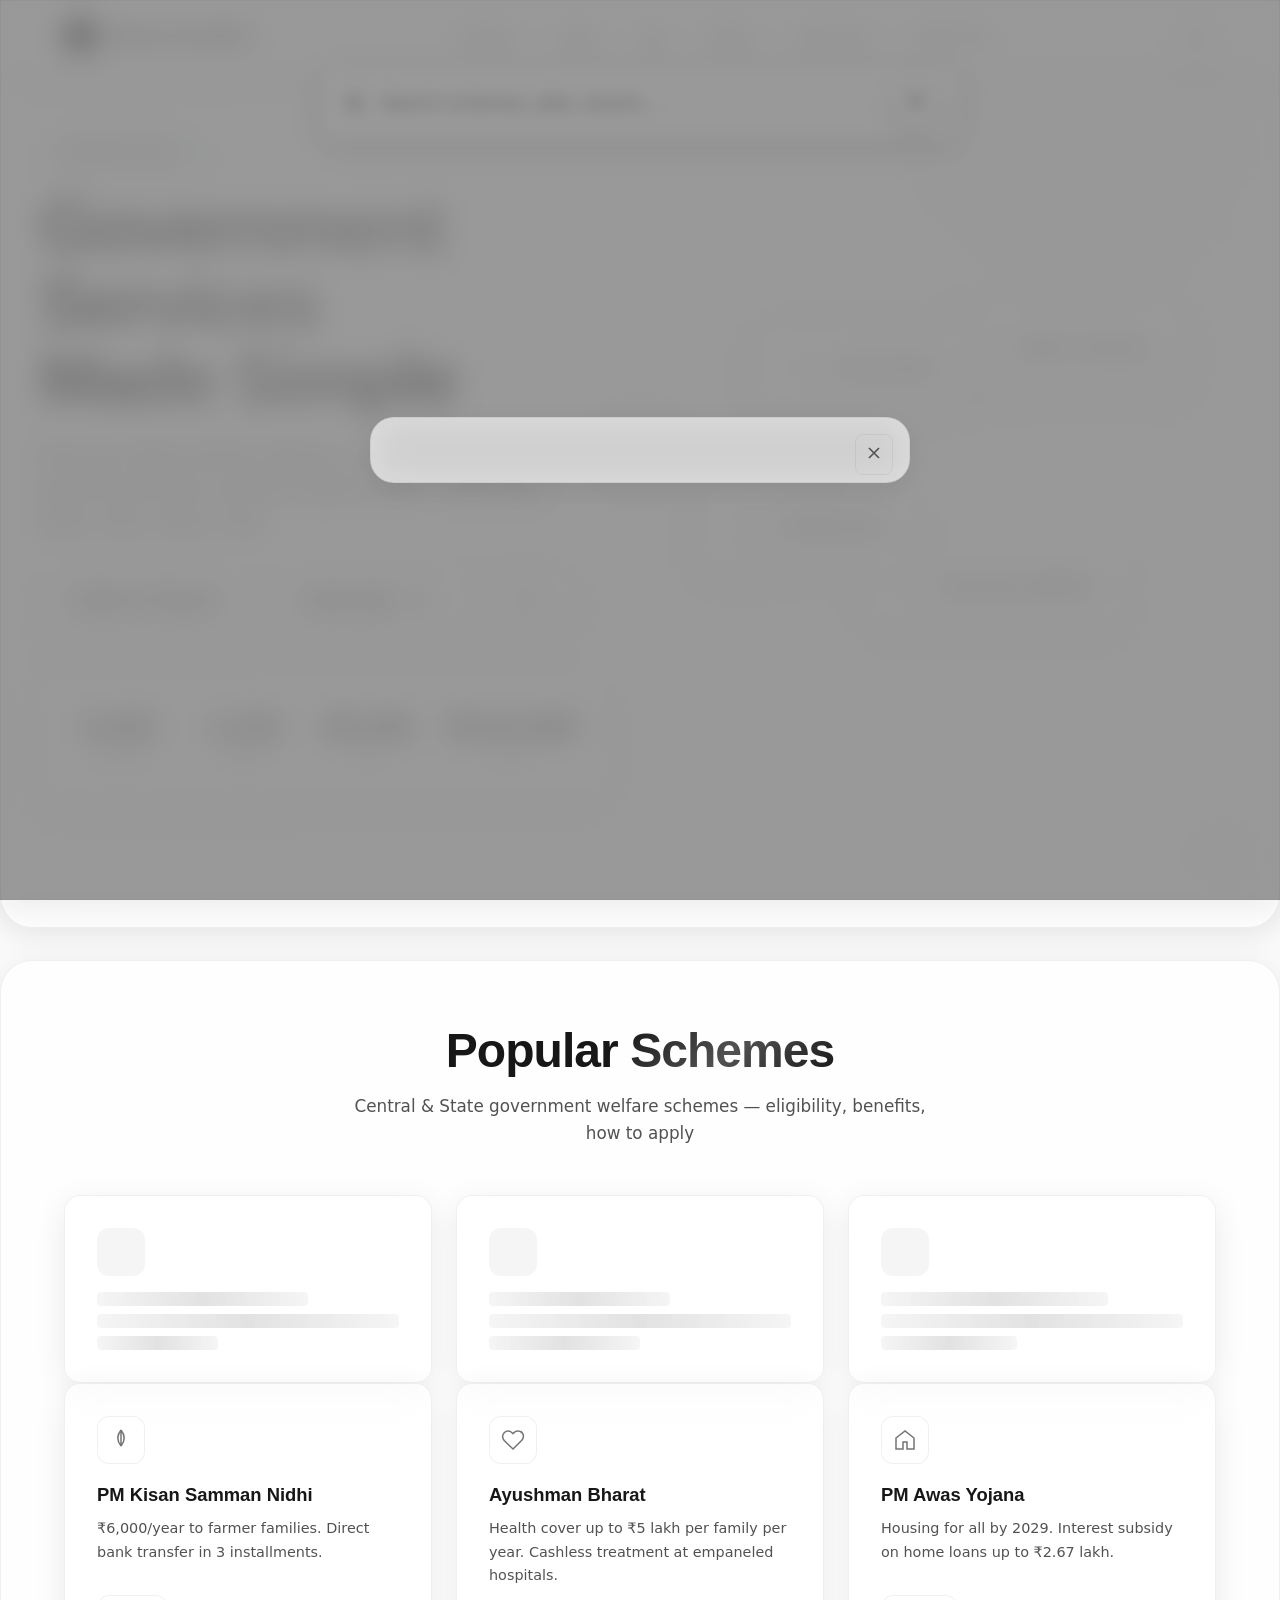
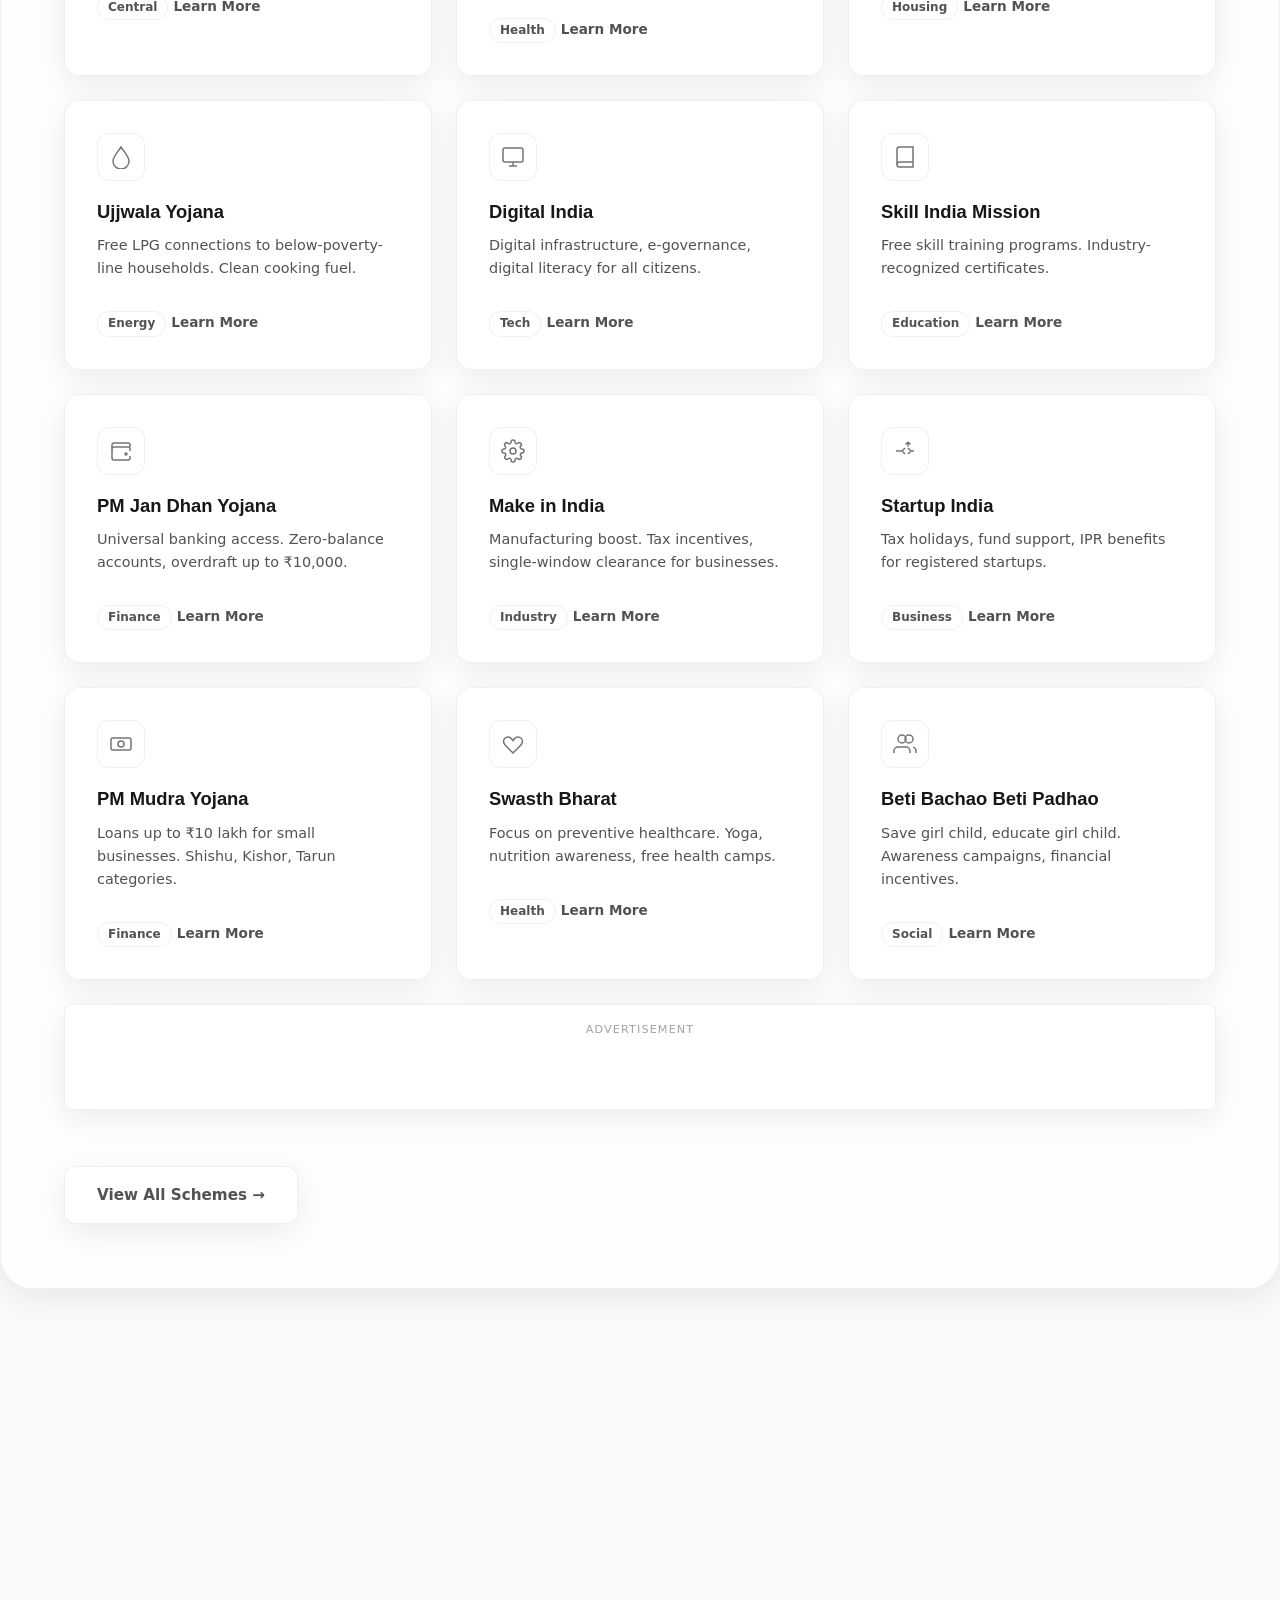
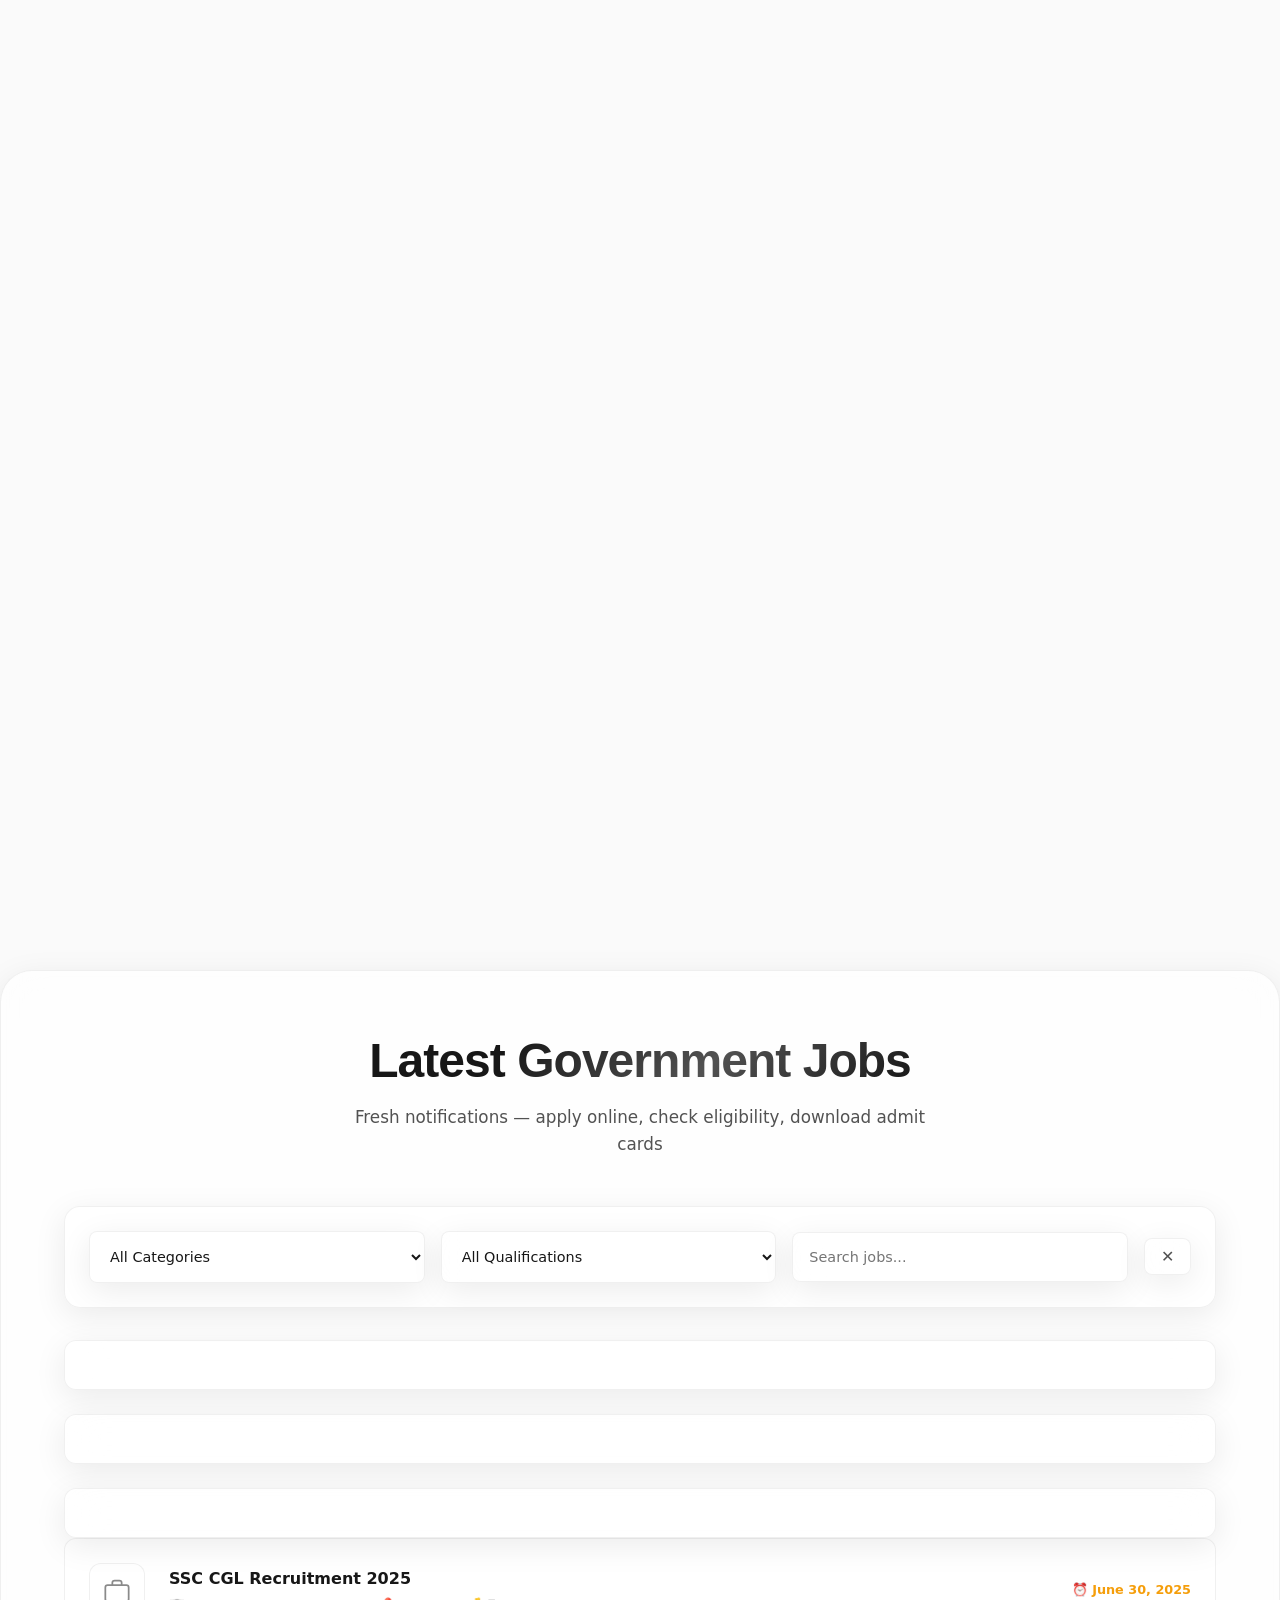
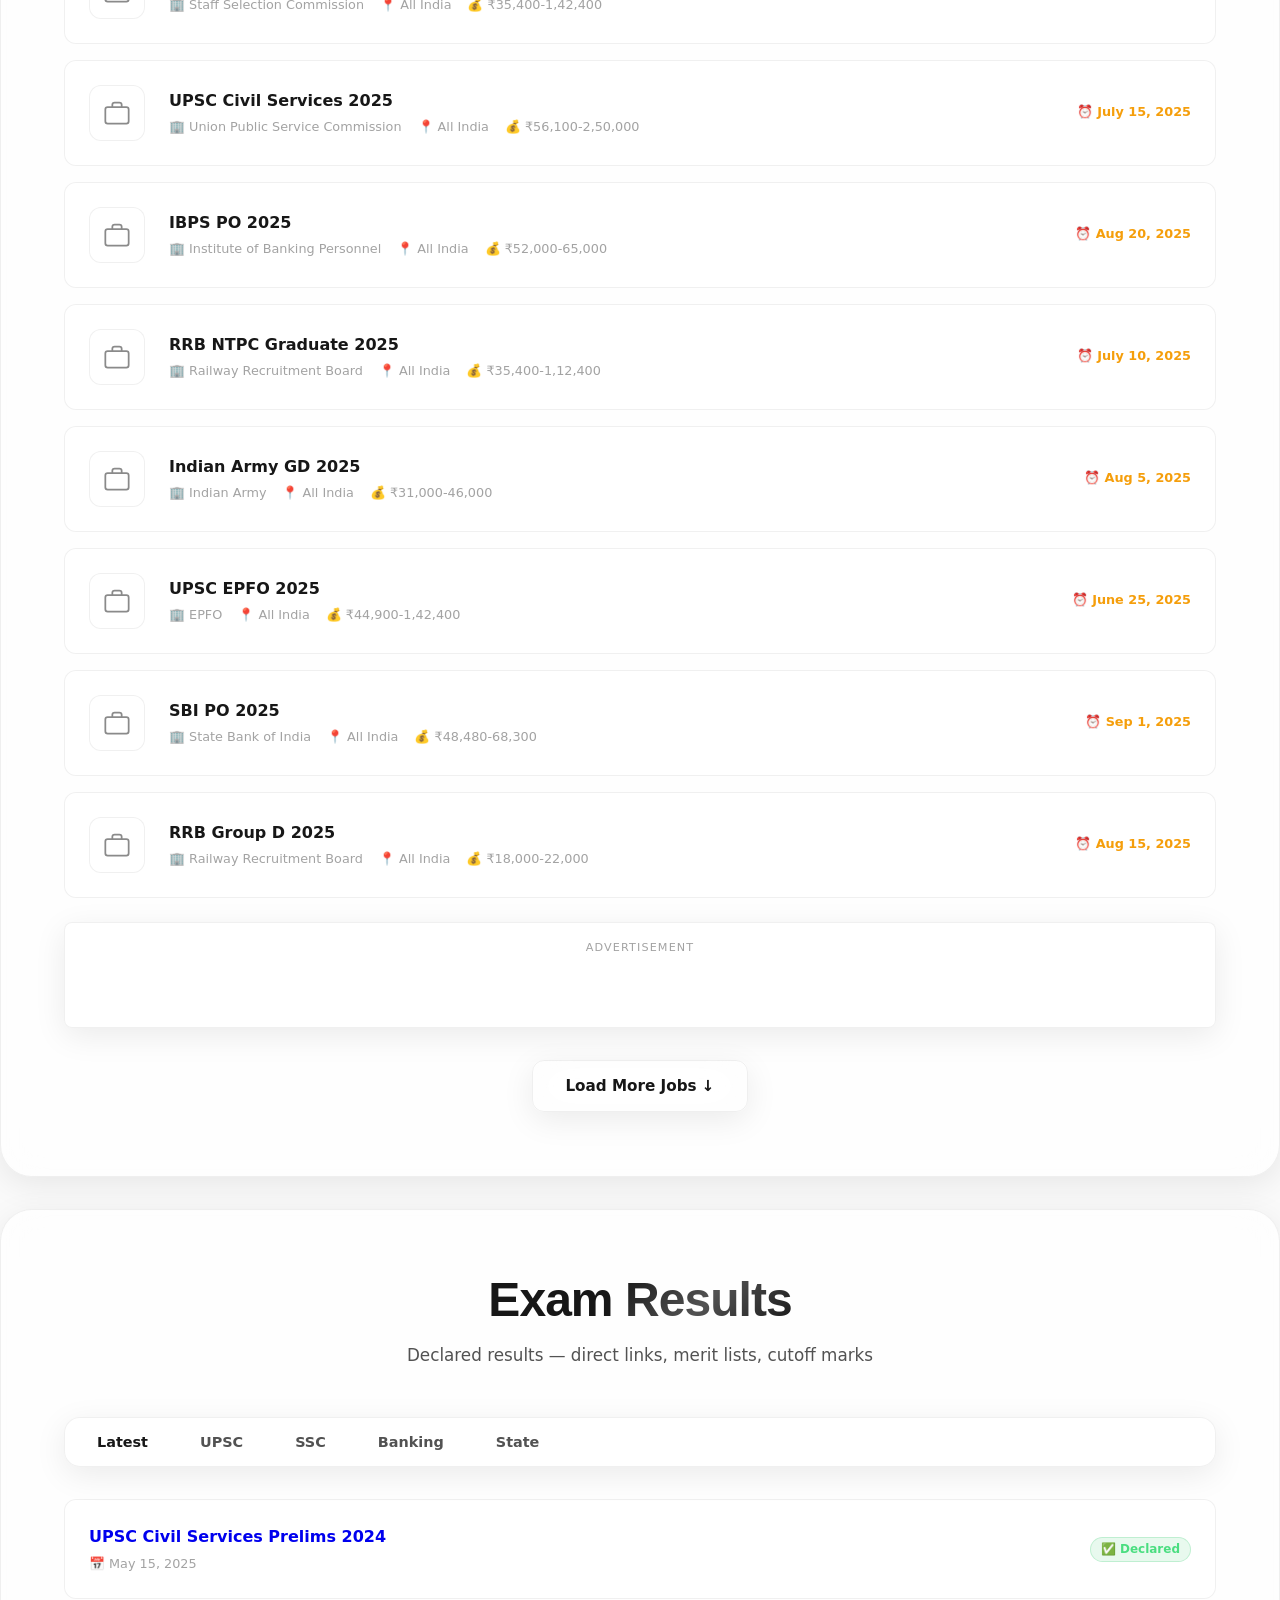
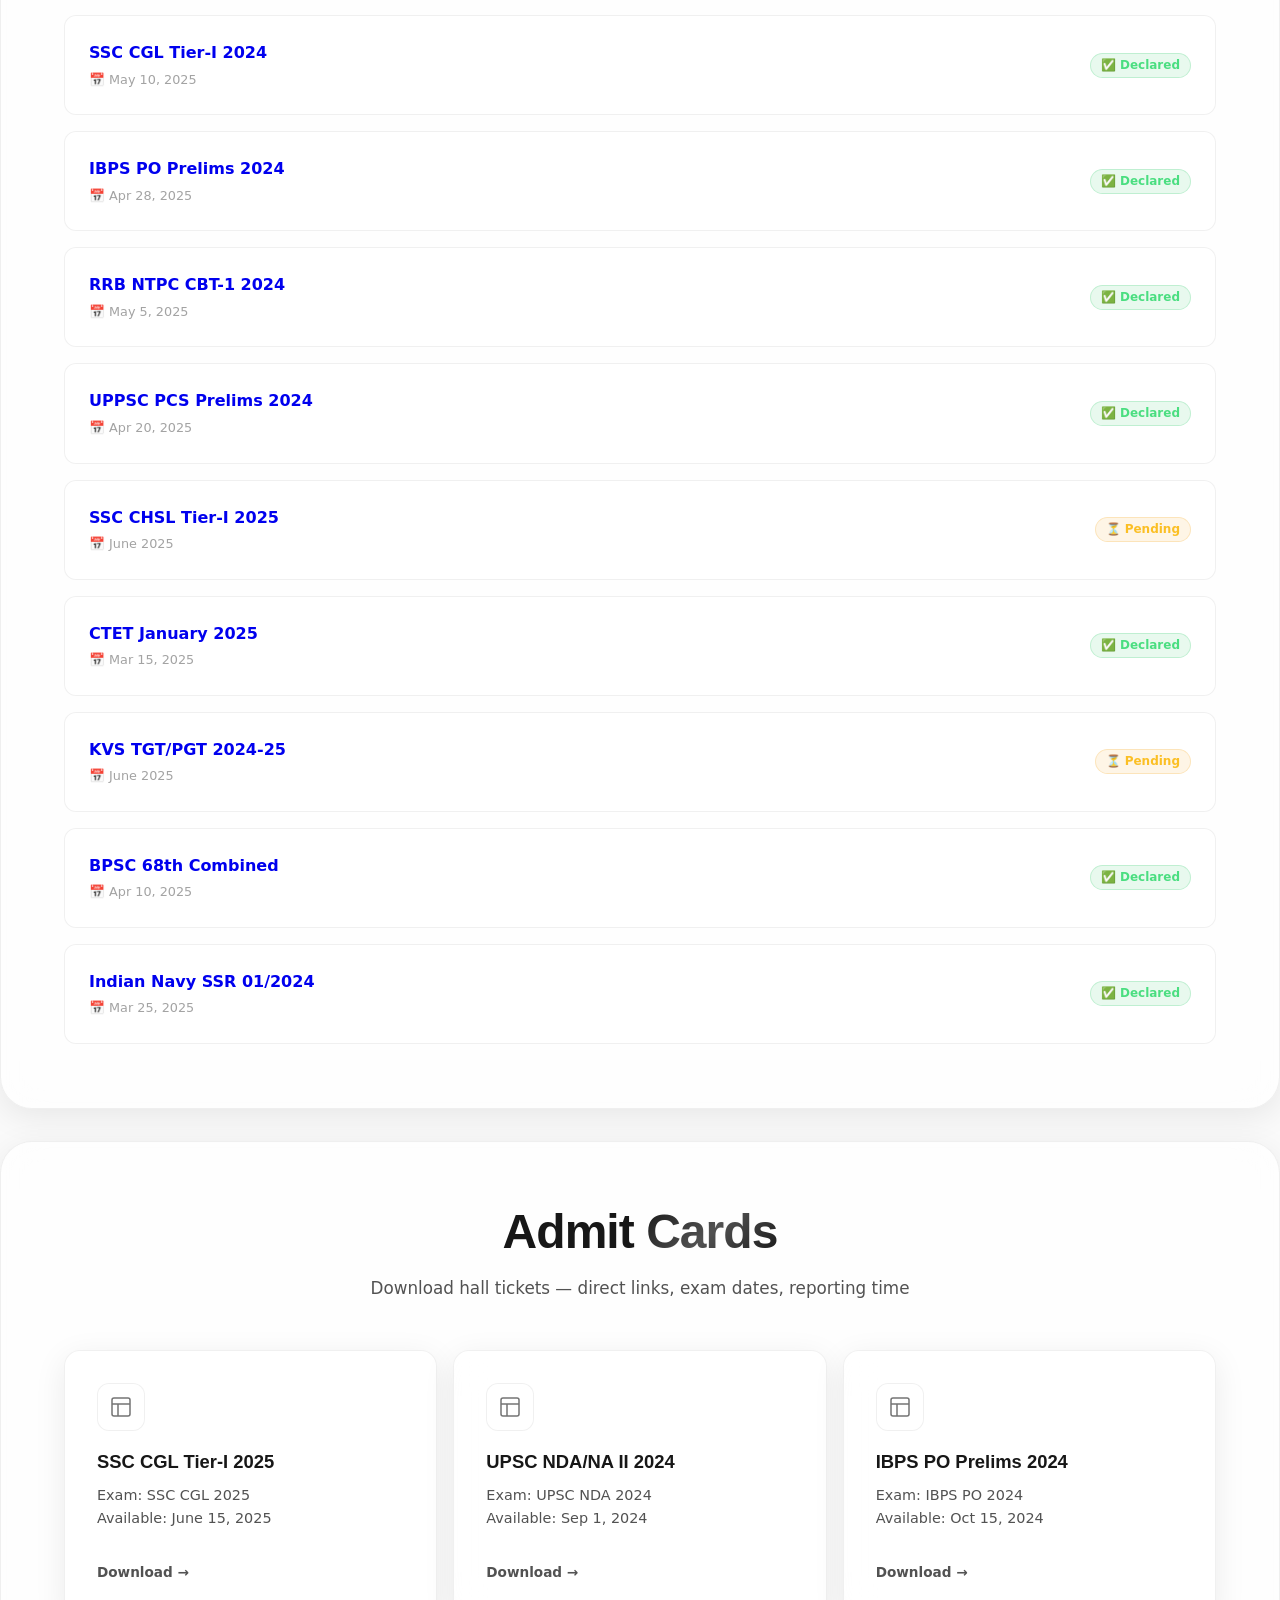
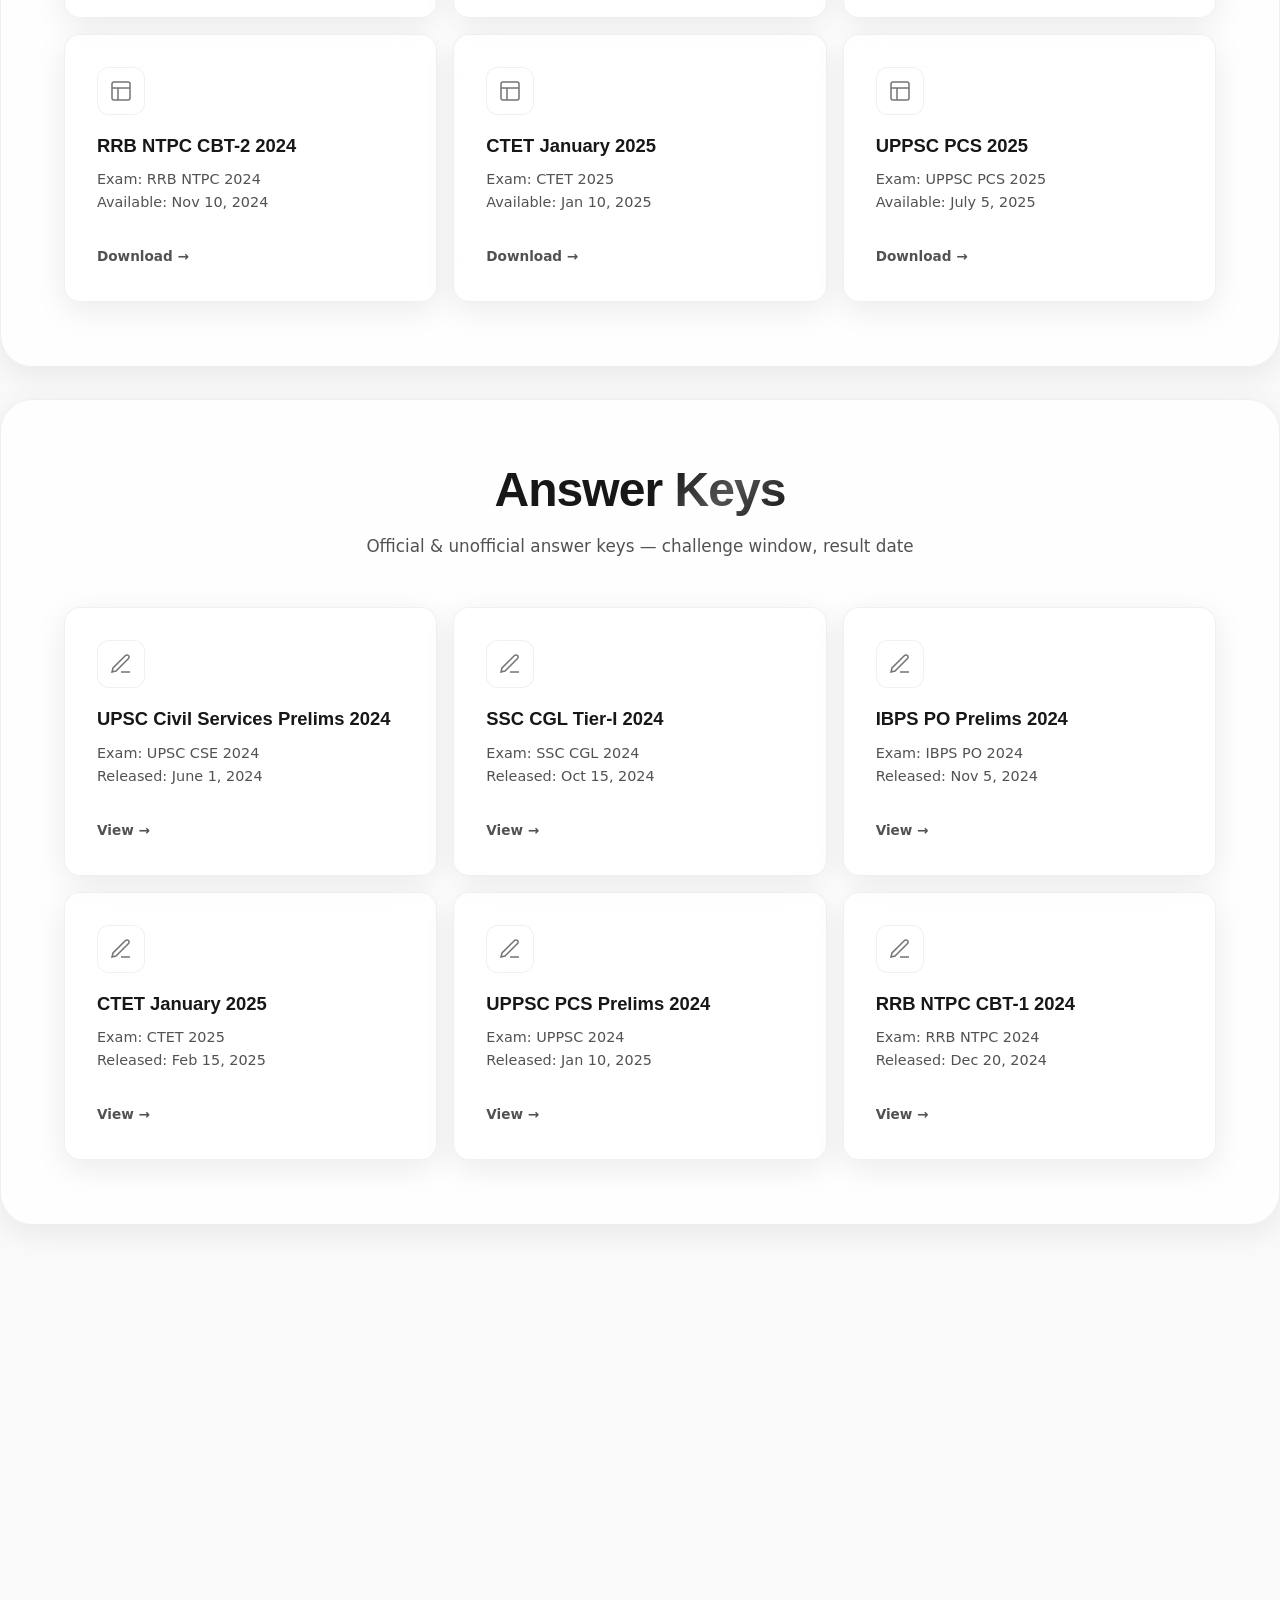
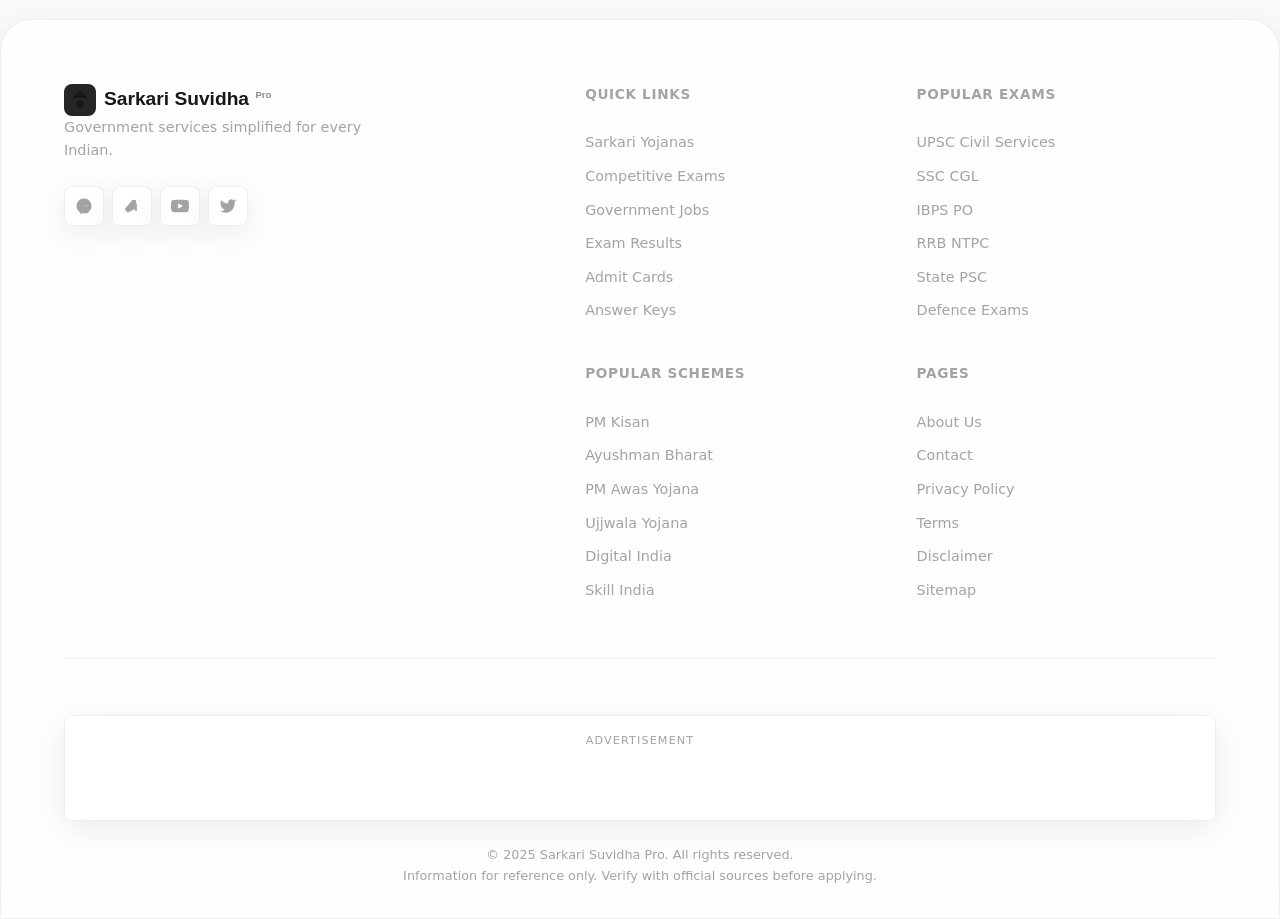
==== index.html @ ae4991cf "v2: Ultra-premium glassmorphism with PWA, search, dark/light mode, service worker" ====
<!DOCTYPE html>
<html lang="en-IN" data-theme="dark">
<head>
  <meta charset="UTF-8">
  <meta name="viewport" content="width=device-width, initial-scale=1.0, viewport-fit=cover">
  <meta name="theme-color" content="#0a0a0a" media="(prefers-color-scheme: dark)">
  <meta name="theme-color" content="#ffffff" media="(prefers-color-scheme: light)">
  <meta name="color-scheme" content="dark light">
  <meta name="description" content="Sarkari Suvidha Pro — Government schemes, competitive exams, jobs & results. Premium glassmorphism portal with real-time updates.">
  <meta name="keywords" content="sarkari yojana, government schemes, UPSC, SSC, government jobs, exam results, admit card, india">
  <meta name="monetag" content="4d812b3e49e9fbb4acd04dbca11b6193">
  <meta name="robots" content="index, follow">
  <meta name="googlebot" content="index, follow, max-snippet:-1, max-image-preview:large">
  
  <!-- Open Graph / Social -->
  <meta property="og:type" content="website">
  <meta property="og:url" content="https://rocketnew.github.io/monetag-earn-pro/">
  <meta property="og:title" content="Sarkari Suvidha Pro — Government Services Made Simple">
  <meta property="og:description" content="Premium portal for Sarkari Yojanas, competitive exams, government jobs, results & admit cards.">
  <meta property="og:image" content="https://rocketnew.github.io/monetag-earn-pro/og-image.png">
  <meta property="og:locale" content="en_IN">
  <meta property="og:site_name" content="Sarkari Suvidha Pro">
  
  <!-- Twitter Card -->
  <meta name="twitter:card" content="summary_large_image">
  <meta name="twitter:title" content="Sarkari Suvidha Pro — Government Services Made Simple">
  <meta name="twitter:description" content="Premium portal for Sarkari Yojanas, exams, jobs & results.">
  <meta name="twitter:image" content="https://rocketnew.github.io/monetag-earn-pro/og-image.png">
  
  <!-- DNS Prefetch & Preconnect -->
  <link rel="dns-prefetch" href="https://cdn.monetag.com">
  <link rel="preconnect" href="https://cdn.monetag.com" crossorigin>
  <link rel="dns-prefetch" href="https://fonts.googleapis.com">
  <link rel="preconnect" href="https://fonts.googleapis.com" crossorigin>
  <link rel="dns-prefetch" href="https://fonts.gstatic.com">
  <link rel="preconnect" href="https://fonts.gstatic.com" crossorigin>
  
  <!-- Preload Critical Assets -->
  <link rel="preload" href="styles.css" as="style">
  <link rel="preload" href="app.js" as="script" crossorigin>
  <link rel="preload" href="favicon.svg" as="image" type="image/svg+xml">
  
  <!-- Styles -->
  <link rel="stylesheet" href="styles.css">
  
  <!-- JSON-LD Structured Data -->
  <script type="application/ld+json">
  {
    "@context": "https://schema.org",
    "@type": "WebSite",
    "name": "Sarkari Suvidha Pro",
    "url": "https://rocketnew.github.io/monetag-earn-pro/",
    "description": "Premium government services portal — schemes, exams, jobs & results.",
    "inLanguage": ["en-IN", "hi-IN"],
    "potentialAction": {
      "@type": "SearchAction",
      "target": "https://rocketnew.github.io/monetag-earn-pro/?search={search_term_string}",
      "query-input": "required name=search_term_string"
    }
  }
  </script>
  <script type="application/ld+json">
  {
    "@context": "https://schema.org",
    "@type": "Organization",
    "name": "Sarkari Suvidha Pro",
    "url": "https://rocketnew.github.io/monetag-earn-pro/",
    "logo": "https://rocketnew.github.io/monetag-earn-pro/favicon.svg"
  }
  </script>
  
  <title>Sarkari Suvidha Pro — Schemes, Exams, Jobs & Results</title>
  <link rel="icon" type="image/svg+xml" href="favicon.svg">
  <link rel="manifest" href="manifest.json">
  <link rel="canonical" href="https://rocketnew.github.io/monetag-earn-pro/">
</head>
<body>
  <!-- Skip Link -->
  <a href="#main" class="skip-link glass">Skip to main content</a>
  
  <!-- Ambient Background -->
  <div class="bg-ambient" aria-hidden="true">
    <div class="orb orb-1"></div>
    <div class="orb orb-2"></div>
    <div class="orb orb-3"></div>
    <div class="orb orb-4"></div>
    <div class="grid-overlay"></div>
  </div>

  <!-- Reading Progress -->
  <div class="progress-bar" id="progress-bar" role="progressbar" aria-label="Reading progress" aria-valuenow="0" aria-valuemin="0" aria-valuemax="100"></div>

  <!-- Header -->
  <header class="header glass" role="banner">
    <div class="container header-inner">
      <a href="/" class="logo" aria-label="Sarkari Suvidha Pro Home">
        <svg class="logo-icon" viewBox="0 0 32 32" fill="none" aria-hidden="true">
          <rect width="32" height="32" rx="8" class="logo-bg"/>
          <path d="M16 6L24 14H8L16 6Z" class="logo-triangle"/>
          <circle cx="16" cy="20" r="4" class="logo-dot"/>
          <circle cx="16" cy="20" r="4" class="logo-ring" fill="none" stroke="white" stroke-width="0.5" transform="scale(1.4) translate(-4.8,-4.8)"/>
        </svg>
        <span class="logo-text">Sarkari Suvidha <sup>Pro</sup></span>
      </a>

      <nav class="nav" role="navigation" aria-label="Main navigation">
        <button class="nav-toggle" aria-expanded="false" aria-controls="nav-menu" aria-label="Toggle menu">
          <span class="hamburger" aria-hidden="true"></span>
        </button>
        <ul id="nav-menu" class="nav-list" role="list">
          <li><a href="#schemes" class="nav-link" data-nav>Schemes</a></li>
          <li><a href="#exams" class="nav-link" data-nav>Exams</a></li>
          <li><a href="#jobs" class="nav-link" data-nav>Jobs</a></li>
          <li><a href="#results" class="nav-link" data-nav>Results</a></li>
          <li><a href="#admit-card" class="nav-link" data-nav>Admit Card</a></li>
          <li><a href="#answer-key" class="nav-link" data-nav>Answer Key</a></li>
        </ul>
      </nav>

      <div class="header-actions">
        <button class="theme-toggle glass" id="theme-toggle" aria-label="Toggle theme">
          <svg class="sun-icon" viewBox="0 0 24 24" fill="none" stroke="currentColor" stroke-width="2"><circle cx="12" cy="12" r="5"/><path d="M12 1v2M12 21v2M4.22 4.22l1.42 1.42M18.36 18.36l1.42 1.42M1 12h2M21 12h2M4.22 19.78l1.42-1.42M18.36 5.64l1.42-1.42"/></svg>
          <svg class="moon-icon" viewBox="0 0 24 24" fill="none" stroke="currentColor" stroke-width="2"><path d="M21 12.79A9 9 0 1111.21 3 7 7 0 0021 12.79z"/></svg>
        </button>
      </div>
    </div>
  </header>

  <main id="main" role="main">
    <!-- Hero -->
    <section class="hero glass" aria-labelledby="hero-title">
      <div class="container hero-inner">
        <div class="hero-content">
          <span class="hero-badge glass">Updated Daily <span class="pulse" aria-hidden="true"></span></span>
          <h1 id="hero-title" class="hero-title animate-text">Government Services<br><span class="highlight">Made Simple</span></h1>
          <p class="hero-subtitle">Discover latest Sarkari Yojanas, competitive exams, government jobs, results & admit cards — all in one place. Fast. Clean. Free.</p>
          <div class="hero-actions">
            <a href="#schemes" class="btn btn-primary glass">Explore Schemes</a>
            <a href="#jobs" class="btn btn-secondary glass">Latest Jobs <span class="btn-badge" id="job-count-badge">16</span></a>
            <a href="#search-section" class="btn btn-search glass" id="search-trigger" aria-label="Search">
              <svg viewBox="0 0 24 24" width="18" height="18" fill="none" stroke="currentColor" stroke-width="2"><circle cx="11" cy="11" r="8"/><path d="M21 21l-4.35-4.35"/></svg>
            </a>
          </div>
          <div class="hero-stats glass animate-on-scroll" role="list" aria-label="Platform statistics">
            <div class="stat" role="listitem"><span class="stat-value" data-count="5000">0</span><span class="stat-label">Schemes</span></div>
            <div class="stat" role="listitem"><span class="stat-value" data-count="1200">0</span><span class="stat-label">Exams</span></div>
            <div class="stat" role="listitem"><span class="stat-value" data-count="85000">0</span><span class="stat-label">Jobs</span></div>
            <div class="stat" role="listitem"><span class="stat-value" data-count="2500000">0</span><span class="stat-label">Users</span></div>
          </div>
        </div>
        <div class="hero-visual" aria-hidden="true">
          <div class="floating-card glass card-1">
            <svg viewBox="0 0 64 64" fill="none"><path d="M32 4L58 18V46L32 60L6 46V18L32 4Z" stroke="currentColor" stroke-width="1.5"/><circle cx="32" cy="32" r="12" stroke="currentColor" stroke-width="1.5"/></svg>
            <span>5000+ Schemes</span>
          </div>
          <div class="floating-card glass card-2">
            <svg viewBox="0 0 64 64" fill="none"><path d="M32 4L58 18V46L32 60L6 46V18L32 4Z" stroke="currentColor" stroke-width="1.5"/><path d="M16 32L28 44L48 20" stroke="currentColor" stroke-width="2" stroke-linecap="round" stroke-linejoin="round"/></svg>
            <span>Verified Info</span>
          </div>
          <div class="floating-card glass card-3">
            <svg viewBox="0 0 64 64" fill="none"><circle cx="32" cy="32" r="26" stroke="currentColor" stroke-width="1.5"/><path d="M32 16V32L44 40" stroke="currentColor" stroke-width="2" stroke-linecap="round"/></svg>
            <span>Real-time Updates</span>
          </div>
          <div class="floating-card glass card-4">
            <svg viewBox="0 0 64 64" fill="none"><path d="M12 32c0 11 9 20 20 20s20-9 20-20S43 12 32 12 12 21 12 32z" stroke="currentColor" stroke-width="1.5"/><path d="M22 32h20M32 22v20" stroke="currentColor" stroke-width="2"/></svg>
            <span>Free Access</span>
          </div>
        </div>
      </div>
    </section>

    <!-- Global Search Overlay -->
    <div class="search-overlay glass" id="search-overlay" role="dialog" aria-modal="true" aria-label="Search" hidden>
      <div class="search-container">
        <div class="search-bar glass">
          <svg viewBox="0 0 24 24" width="20" height="20" fill="none" stroke="currentColor" stroke-width="2" class="search-icon"><circle cx="11" cy="11" r="8"/><path d="M21 21l-4.35-4.35"/></svg>
          <input type="search" id="search-input" class="search-input" placeholder="Search schemes, jobs, exams..." autocomplete="off" aria-label="Search all content">
          <button class="search-close glass" id="search-close" aria-label="Close search">
            <svg viewBox="0 0 24 24" width="20" height="20" fill="none" stroke="currentColor" stroke-width="2"><path d="M18 6L6 18M6 6l12 12"/></svg>
          </button>
        </div>
        <div class="search-results" id="search-results" role="listbox" aria-label="Search results"></div>
        <div class="search-empty" id="search-empty" hidden>
          <svg viewBox="0 0 64 64" width="48" height="48" fill="none" stroke="currentColor" stroke-width="1.5"><circle cx="28" cy="28" r="18"/><path d="M56 56L40 40"/></svg>
          <p>Start typing to search across all content</p>
        </div>
      </div>
    </div>

    <!-- Schemes -->
    <section id="schemes" class="section glass animate-on-scroll" aria-labelledby="schemes-title">
      <div class="container">
        <header class="section-header">
          <h2 id="schemes-title" class="section-title">Popular <span class="highlight">Schemes</span></h2>
          <p class="section-subtitle">Central & State government welfare schemes — eligibility, benefits, how to apply</p>
        </header>
        <div class="skeleton-grid" id="schemes-skeleton" aria-hidden="true">
          <div class="skeleton-card glass"><div class="skeleton-icon"></div><div class="skeleton-line w-70"></div><div class="skeleton-line w-100"></div><div class="skeleton-line w-40"></div></div>
          <div class="skeleton-card glass"><div class="skeleton-icon"></div><div class="skeleton-line w-60"></div><div class="skeleton-line w-100"></div><div class="skeleton-line w-50"></div></div>
          <div class="skeleton-card glass"><div class="skeleton-icon"></div><div class="skeleton-line w-75"></div><div class="skeleton-line w-100"></div><div class="skeleton-line w-45"></div></div>
        </div>
        <div class="cards-grid" id="schemes-grid" role="list" hidden>
          <!-- JS injects cards -->
        </div>
        <div class="section-ad glass" data-ad-slot="in-article-1" aria-hidden="true">
          <div class="ad-label">Advertisement</div>
          <div id="monetag-inarticle-1" class="ad-container"></div>
        </div>
        <a href="#" class="btn btn-outline glass section-cta">View All Schemes →</a>
      </div>
    </section>

    <!-- Exams -->
    <section id="exams" class="section glass animate-on-scroll" aria-labelledby="exams-title">
      <div class="container">
        <header class="section-header">
          <h2 id="exams-title" class="section-title">Upcoming <span class="highlight">Exams</span></h2>
          <p class="section-subtitle">Competitive exam calendar — dates, syllabus, pattern, preparation tips</p>
        </header>
        <div class="tabs glass" role="tablist" aria-label="Exam categories">
          <button class="tab-btn active" role="tab" aria-selected="true" aria-controls="panel-upsc" id="tab-upsc">UPSC</button>
          <button class="tab-btn" role="tab" aria-selected="false" aria-controls="panel-ssc" id="tab-ssc">SSC</button>
          <button class="tab-btn" role="tab" aria-selected="false" aria-controls="panel-banking" id="tab-banking">Banking</button>
          <button class="tab-btn" role="tab" aria-selected="false" aria-controls="panel-railway" id="tab-railway">Railway</button>
          <button class="tab-btn" role="tab" aria-selected="false" aria-controls="panel-state" id="tab-state">State PSC</button>
          <button class="tab-btn" role="tab" aria-selected="false" aria-controls="panel-defence" id="tab-defence">Defence</button>
        </div>
        <div class="tab-panels">
          <div role="tabpanel" id="panel-upsc" aria-labelledby="tab-upsc" class="tab-panel active"><div class="exam-list" id="exams-upsc"></div></div>
          <div role="tabpanel" id="panel-ssc" aria-labelledby="tab-ssc" class="tab-panel"><div class="exam-list" id="exams-ssc"></div></div>
          <div role="tabpanel" id="panel-banking" aria-labelledby="tab-banking" class="tab-panel"><div class="exam-list" id="exams-banking"></div></div>
          <div role="tabpanel" id="panel-railway" aria-labelledby="tab-railway" class="tab-panel"><div class="exam-list" id="exams-railway"></div></div>
          <div role="tabpanel" id="panel-state" aria-labelledby="tab-state" class="tab-panel"><div class="exam-list" id="exams-state"></div></div>
          <div role="tabpanel" id="panel-defence" aria-labelledby="tab-defence" class="tab-panel"><div class="exam-list" id="exams-defence"></div></div>
        </div>
        <div class="section-ad glass" data-ad-slot="in-article-2" aria-hidden="true">
          <div class="ad-label">Advertisement</div>
          <div id="monetag-inarticle-2" class="ad-container"></div>
        </div>
      </div>
    </section>

    <!-- Jobs -->
    <section id="jobs" class="section glass animate-on-scroll" aria-labelledby="jobs-title">
      <div class="container">
        <header class="section-header">
          <h2 id="jobs-title" class="section-title">Latest <span class="highlight">Government Jobs</span></h2>
          <p class="section-subtitle">Fresh notifications — apply online, check eligibility, download admit cards</p>
        </header>
        <div class="job-filters glass" role="search" aria-label="Job filters">
          <select id="filter-category" class="filter-select glass" aria-label="Filter by category">
            <option value="">All Categories</option>
            <option value="central">Central Govt</option>
            <option value="state">State Govt</option>
            <option value="psu">PSU</option>
            <option value="banking">Banking</option>
            <option value="railway">Railway</option>
            <option value="defence">Defence</option>
            <option value="teaching">Teaching</option>
          </select>
          <select id="filter-qualification" class="filter-select glass" aria-label="Filter by qualification">
            <option value="">All Qualifications</option>
            <option value="10th">10th Pass</option>
            <option value="12th">12th Pass</option>
            <option value="graduate">Graduate</option>
            <option value="postgraduate">Post Graduate</option>
            <option value="diploma">Diploma</option>
            <option value="engineering">Engineering</option>
          </select>
          <input type="text" id="filter-search" class="filter-input glass" placeholder="Search jobs..." aria-label="Search jobs">
          <button class="filter-reset glass" id="filter-reset" aria-label="Reset filters">✕</button>
        </div>
        <div class="skeleton-list" id="jobs-skeleton" aria-hidden="true">
          <div class="skeleton-row glass"></div>
          <div class="skeleton-row glass"></div>
          <div class="skeleton-row glass"></div>
        </div>
        <div class="jobs-grid" id="jobs-grid" role="list" hidden></div>
        <div class="section-ad glass" data-ad-slot="in-article-3" aria-hidden="true">
          <div class="ad-label">Advertisement</div>
          <div id="monetag-inarticle-3" class="ad-container"></div>
        </div>
        <div class="load-more-wrapper">
          <button class="btn btn-primary glass" id="load-more-jobs">Load More Jobs ↓</button>
        </div>
      </div>
    </section>

    <!-- Results -->
    <section id="results" class="section glass animate-on-scroll" aria-labelledby="results-title">
      <div class="container">
        <header class="section-header">
          <h2 id="results-title" class="section-title">Exam <span class="highlight">Results</span></h2>
          <p class="section-subtitle">Declared results — direct links, merit lists, cutoff marks</p>
        </header>
        <div class="results-tabs glass" role="tablist" aria-label="Result categories">
          <button class="result-tab active" role="tab" aria-selected="true" aria-controls="results-latest" id="tab-results-latest">Latest</button>
          <button class="result-tab" role="tab" aria-selected="false" aria-controls="results-upsc" id="tab-results-upsc">UPSC</button>
          <button class="result-tab" role="tab" aria-selected="false" aria-controls="results-ssc" id="tab-results-ssc">SSC</button>
          <button class="result-tab" role="tab" aria-selected="false" aria-controls="results-banking" id="tab-results-banking">Banking</button>
          <button class="result-tab" role="tab" aria-selected="false" aria-controls="results-state" id="tab-results-state">State</button>
        </div>
        <div class="results-list" id="results-list" role="list"></div>
      </div>
    </section>

    <!-- Admit Cards -->
    <section id="admit-card" class="section glass animate-on-scroll" aria-labelledby="admit-title">
      <div class="container">
        <header class="section-header">
          <h2 id="admit-title" class="section-title">Admit <span class="highlight">Cards</span></h2>
          <p class="section-subtitle">Download hall tickets — direct links, exam dates, reporting time</p>
        </header>
        <div class="admit-grid" id="admit-grid" role="list"></div>
      </div>
    </section>

    <!-- Answer Keys -->
    <section id="answer-key" class="section glass animate-on-scroll" aria-labelledby="answer-title">
      <div class="container">
        <header class="section-header">
          <h2 id="answer-title" class="section-title">Answer <span class="highlight">Keys</span></h2>
          <p class="section-subtitle">Official & unofficial answer keys — challenge window, result date</p>
        </header>
        <div class="answer-grid" id="answer-grid" role="list"></div>
      </div>
    </section>

    <!-- Job Detail Modal -->
    <div class="modal-overlay" id="job-modal" role="dialog" aria-modal="true" aria-labelledby="modal-title" hidden>
      <div class="modal-content glass">
        <button class="modal-close" id="modal-close" aria-label="Close">
          <svg viewBox="0 0 24 24" width="20" height="20" fill="none" stroke="currentColor" stroke-width="2"><path d="M18 6L6 18M6 6l12 12"/></svg>
        </button>
        <div id="modal-body"></div>
      </div>
    </div>

    <!-- Newsletter -->
    <section class="newsletter glass animate-on-scroll" aria-labelledby="newsletter-title">
      <div class="container">
        <div class="newsletter-inner glass">
          <div class="newsletter-content">
            <h2 id="newsletter-title" class="newsletter-title">Stay Updated</h2>
            <p class="newsletter-subtitle">Get latest Sarkari notifications directly in your inbox. No spam. Unsubscribe anytime.</p>
          </div>
          <form class="newsletter-form glass" id="newsletter-form" novalidate>
            <div class="newsletter-field">
              <input type="email" id="email" name="email" class="newsletter-input" placeholder="Enter your email" required autocomplete="email" aria-label="Email address">
              <p class="field-error" id="email-error" aria-live="polite"></p>
            </div>
            <button type="submit" class="btn btn-primary glass">Subscribe →</button>
            <p class="form-success" id="form-success" aria-live="polite" hidden>✓ Subscribed successfully!</p>
            <p class="form-error" id="form-error" aria-live="assertive" hidden></p>
          </form>
        </div>
      </div>
    </section>
  </main>

  <!-- Back to Top -->
  <button class="back-to-top glass" id="back-to-top" aria-label="Back to top" hidden>
    <svg viewBox="0 0 24 24" width="20" height="20" fill="none" stroke="currentColor" stroke-width="2"><path d="M18 15l-6-6-6 6"/></svg>
  </button>

  <!-- Footer -->
  <footer class="footer glass" role="contentinfo">
    <div class="container">
      <div class="footer-grid">
        <div class="footer-brand">
          <a href="/" class="logo footer-logo" aria-label="Sarkari Suvidha Pro Home">
            <svg class="logo-icon" viewBox="0 0 32 32" fill="none" aria-hidden="true">
              <rect width="32" height="32" rx="8" class="logo-bg"/>
              <path d="M16 6L24 14H8L16 6Z" class="logo-triangle"/>
              <circle cx="16" cy="20" r="4" class="logo-dot"/>
            </svg>
            <span class="logo-text">Sarkari Suvidha <sup>Pro</sup></span>
          </a>
          <p class="footer-tagline">Government services simplified for every Indian.</p>
          <div class="social-links" role="list" aria-label="Follow us">
            <a href="#" class="social-link glass" aria-label="Telegram" role="listitem"><svg viewBox="0 0 24 24" fill="currentColor"><path d="M12 2C6.48 2 2 6.48 2 12s4.48 10 10 10 10-4.48 10-10S17.52 2 12 2zm5.5 7.5l-4 4.5-1.5-1.5L10 14.5l-2.5-2.5L6 13.5l4 4.5L6 21l1.5 1.5 5.5-5.5 4 4.5 1.5-1.5L13.5 13.5 16 9.5 12 13.5z"/></svg></a>
            <a href="#" class="social-link glass" aria-label="WhatsApp" role="listitem"><svg viewBox="0 0 24 24" fill="currentColor"><path d="M17.47 4.74c-1.69-1.27-3.97-1.27-5.66 0L2.74 15.63c-.47.35-.52 1.05-.12 1.49l3.09 3.09c.24.24.59.37.94.37.23 0 .47-.06.68-.17l7.83-4.12 1.76 2.42c.23.32.6.45.95.3.34-.14.58-.43.58-.8V9.32c0-.73-.88-1.19-1.43-.84L17.47 4.74z"/></svg></a>
            <a href="#" class="social-link glass" aria-label="YouTube" role="listitem"><svg viewBox="0 0 24 24" fill="currentColor"><path d="M23.498 6.186a3.016 3.016 0 0 0-2.122-2.136C19.505 3.545 12 3.545 12 3.545s-7.505 0-9.377.505A3.017 3.017 0 0 0 .502 6.186C0 8.07 0 12 0 12s0 3.93.502 5.814a3.016 3.016 0 0 0 2.122 2.136c1.871.505 9.376.505 9.376.505s7.505 0 9.377-.505a3.015 3.015 0 0 0 2.122-2.136C24 15.93 24 12 24 12s0-3.93-.502-5.814zM9.545 15.568V8.432L15.818 12 9.545 15.568z"/></svg></a>
            <a href="#" class="social-link glass" aria-label="X/Twitter" role="listitem"><svg viewBox="0 0 24 24" fill="currentColor"><path d="M23 3a10.9 10.9 0 0 1-3.14 1.53 4.48 4.48 0 0 0-7.86 3v1A10.66 10.66 0 0 1 3 4s-4 9 5 13a11.64 11.64 0 0 1-7 2c9 5 20 0 20-11.5a4.5 4.5 0 0 0-.08-.83A7.72 7.72 0 0 0 23 3z"/></svg></a>
          </div>
        </div>
        <nav class="footer-nav" aria-label="Footer navigation">
          <div class="footer-col"><h3>Quick Links</h3><ul><li><a href="#schemes">Sarkari Yojanas</a></li><li><a href="#exams">Competitive Exams</a></li><li><a href="#jobs">Government Jobs</a></li><li><a href="#results">Exam Results</a></li><li><a href="#admit-card">Admit Cards</a></li><li><a href="#answer-key">Answer Keys</a></li></ul></div>
          <div class="footer-col"><h3>Popular Exams</h3><ul><li><a href="#">UPSC Civil Services</a></li><li><a href="#">SSC CGL</a></li><li><a href="#">IBPS PO</a></li><li><a href="#">RRB NTPC</a></li><li><a href="#">State PSC</a></li><li><a href="#">Defence Exams</a></li></ul></div>
          <div class="footer-col"><h3>Popular Schemes</h3><ul><li><a href="#">PM Kisan</a></li><li><a href="#">Ayushman Bharat</a></li><li><a href="#">PM Awas Yojana</a></li><li><a href="#">Ujjwala Yojana</a></li><li><a href="#">Digital India</a></li><li><a href="#">Skill India</a></li></ul></div>
          <div class="footer-col"><h3>Pages</h3><ul><li><a href="#">About Us</a></li><li><a href="#">Contact</a></li><li><a href="#">Privacy Policy</a></li><li><a href="#">Terms</a></li><li><a href="#">Disclaimer</a></li><li><a href="#">Sitemap</a></li></ul></div>
        </nav>
      </div>
      <div class="footer-bottom">
        <div class="footer-ad glass" data-ad-slot="footer" aria-hidden="true">
          <div class="ad-label">Advertisement</div>
          <div id="monetag-footer" class="ad-container"></div>
        </div>
        <p class="copyright">© 2025 Sarkari Suvidha Pro. All rights reserved.</p>
        <p class="disclaimer">Information for reference only. Verify with official sources before applying.</p>
      </div>
    </div>
  </footer>

  <!-- Push Notification Prompt -->
  <div class="push-notification-prompt glass" id="push-prompt" role="dialog" aria-labelledby="push-title" aria-modal="true" hidden>
    <div class="push-content">
      <h3 id="push-title">🔔 Stay Updated</h3>
      <p>Get instant alerts for new jobs, exam dates, results & admit cards.</p>
      <div class="push-actions">
        <button class="btn btn-secondary glass" id="push-deny">Not Now</button>
        <button class="btn btn-primary glass" id="push-allow">Allow</button>
      </div>
    </div>
  </div>

  <!-- Toast Container -->
  <div class="toast-container" id="toast-container" aria-live="polite" aria-atomic="true"></div>

  <script src="app.js" defer></script>
</body>
</html>
---- styles.css ----
/* ═══════════════════════════════════════════════════
   MONETAG EARN PRO — Premium Glassmorphism v2
   Black & White | Dark/Light Mode | 60fps | PWA
   ═══════════════════════════════════════════════════ */

/* ── CSS Custom Properties ── */
:root {
  /* Base palette */
  --black: #000;
  --white: #fff;
  --gray-50: #fafafa; --gray-100: #f5f5f5; --gray-200: #e5e5e5;
  --gray-300: #d4d4d4; --gray-400: #a3a3a3; --gray-500: #737373;
  --gray-600: #525252; --gray-700: #404040; --gray-800: #262626;
  --gray-900: #171717; --gray-950: #0a0a0a;

  /* Theme (dark default) */
  --bg-primary: #0a0a0a;
  --bg-secondary: #171717;
  --text-primary: #f5f5f5;
  --text-secondary: #a3a3a3;
  --text-tertiary: #525252;
  --border-glass: rgba(255,255,255,0.06);
  --border-glass-hover: rgba(255,255,255,0.15);
  --glass-bg: rgba(255,255,255,0.03);
  --glass-bg-hover: rgba(255,255,255,0.06);
  --glass-blur: 20px;
  --glass-saturate: 1.4;
  --gradient-text: linear-gradient(135deg, #ffffff, #a3a3a3, #ffffff);
  --orb-color-1: #ffffff;
  --orb-color-2: #a3a3a3;
  --skeleton-bg: rgba(255,255,255,0.04);
  --skeleton-shine: rgba(255,255,255,0.08);
  --modal-overlay: rgba(0,0,0,0.7);
  --toast-bg: rgba(255,255,255,0.95);
  --toast-text: #171717;

  /* Typography */
  --font-sans: 'Inter', -apple-system, BlinkMacSystemFont, 'Segoe UI', system-ui, sans-serif;
  --font-display: 'SF Pro Display', 'Inter', -apple-system, BlinkMacSystemFont, sans-serif;

  /* Easing */
  --ease-out-expo: cubic-bezier(0.16, 1, 0.3, 1);
  --ease-in-out: cubic-bezier(0.4, 0, 0.2, 1);
  --ease-out: cubic-bezier(0, 0, 0.2, 1);
  --bounce: cubic-bezier(0.34, 1.56, 0.64, 1);

  /* Spacing */
  --space-xs: 4px; --space-sm: 8px; --space-md: 16px; --space-lg: 24px;
  --space-xl: 32px; --space-2xl: 48px; --space-3xl: 64px; --space-4xl: 96px;
  --radius-sm: 8px; --radius-md: 12px; --radius-lg: 16px; --radius-xl: 24px; --radius-2xl: 32px;
  --container-max: 1200px;
  --header-height: 72px;

  /* Transitions */
  --transition-fast: 200ms var(--ease-out);
  --transition-base: 350ms var(--ease-out);
  --transition-slow: 500ms var(--ease-out-expo);

  /* Z-index */
  --z-base: 1; --z-glass: 10; --z-header: 100; --z-overlay: 200; --z-modal: 300; --z-toast: 400;

  --safe-top: env(safe-area-inset-top, 0px);
  --safe-bottom: env(safe-area-inset-bottom, 0px);
}

/* ── Light Theme ── */
[data-theme="light"] {
  --bg-primary: #fafafa;
  --bg-secondary: #ffffff;
  --text-primary: #171717;
  --text-secondary: #525252;
  --text-tertiary: #a3a3a3;
  --border-glass: rgba(0,0,0,0.06);
  --border-glass-hover: rgba(0,0,0,0.12);
  --glass-bg: rgba(255,255,255,0.7);
  --glass-bg-hover: rgba(255,255,255,0.85);
  --gradient-text: linear-gradient(135deg, #171717, #525252, #171717);
  --orb-color-1: #a3a3a3;
  --orb-color-2: #d4d4d4;
  --skeleton-bg: rgba(0,0,0,0.04);
  --skeleton-shine: rgba(0,0,0,0.08);
  --modal-overlay: rgba(0,0,0,0.4);
  --toast-bg: rgba(23,23,23,0.95);
  --toast-text: #f5f5f5;
  --glass-shadow: 0 8px 32px rgba(0,0,0,0.08);
}

[data-theme="light"] .glass {
  background: var(--glass-bg);
  border-color: var(--border-glass);
}

/* ── Reset ── */
*, *::before, *::after { margin: 0; padding: 0; box-sizing: border-box; }

html {
  font-size: 16px;
  -webkit-text-size-adjust: 100%;
  scroll-behavior: smooth;
  scroll-padding-top: calc(var(--header-height) + var(--safe-top));
}

@media (prefers-reduced-motion: reduce) {
  html { scroll-behavior: auto; }
  *, *::before, *::after { animation-duration: 0.01ms !important; animation-iteration-count: 1 !important; transition-duration: 0.01ms !important; }
}

body {
  font-family: var(--font-sans);
  background: var(--bg-primary);
  color: var(--text-primary);
  line-height: 1.6;
  min-height: 100vh;
  overflow-x: hidden;
  -webkit-font-smoothing: antialiased;
  -moz-osx-font-smoothing: grayscale;
  transition: background var(--transition-base), color var(--transition-base);
}

/* ── Skip Link ── */
.skip-link {
  position: fixed;
  top: -100%;
  left: var(--space-md);
  z-index: var(--z-toast);
  padding: var(--space-sm) var(--space-lg);
  border-radius: var(--radius-sm);
  font-size: 0.9rem;
  font-weight: 600;
  transition: top var(--transition-fast);
}
.skip-link:focus { top: var(--space-md); }

/* ── Background ── */
.bg-ambient { position: fixed; inset: 0; z-index: 0; pointer-events: none; overflow: hidden; }
.orb { position: absolute; border-radius: 50%; filter: blur(80px); opacity: 0.12; will-change: transform; }
.orb-1 { width: 600px; height: 600px; background: radial-gradient(circle, var(--orb-color-1) 0%, transparent 70%); top: -200px; right: -100px; animation: orb-float 20s var(--ease-out-expo) infinite alternate; }
.orb-2 { width: 400px; height: 400px; background: radial-gradient(circle, var(--orb-color-2) 0%, transparent 70%); bottom: -100px; left: -100px; animation: orb-float 25s var(--ease-out-expo) infinite alternate-reverse; }
.orb-3 { width: 300px; height: 300px; background: radial-gradient(circle, var(--orb-color-1) 0%, transparent 70%); top: 50%; left: 50%; transform: translate(-50%,-50%); animation: orb-pulse 8s var(--ease-out-expo) infinite alternate; }
.orb-4 { width: 200px; height: 200px; background: radial-gradient(circle, var(--orb-color-2) 0%, transparent 70%); top: 30%; left: 80%; animation: orb-float 18s var(--ease-out-expo) infinite alternate; }
@keyframes orb-float { 0% { transform: translate(0,0) scale(1); } 100% { transform: translate(60px,40px) scale(1.1); } }
@keyframes orb-pulse { 0% { opacity: 0.06; transform: translate(-50%,-50%) scale(0.8); } 100% { opacity: 0.18; transform: translate(-50%,-50%) scale(1.2); } }
.grid-overlay { position: absolute; inset: 0; background-image: linear-gradient(rgba(255,255,255,0.015) 1px, transparent 1px), linear-gradient(90deg, rgba(255,255,255,0.015) 1px, transparent 1px); background-size: 60px 60px; }

/* ── Progress Bar ── */
.progress-bar { position: fixed; top: 0; left: 0; z-index: var(--z-toast); height: 3px; background: linear-gradient(90deg, var(--gray-400), var(--gray-200)); width: 0%; transition: width 100ms linear; border-radius: 0 2px 2px 0; }

/* ── Glass System ── */
.glass {
  background: var(--glass-bg);
  backdrop-filter: blur(var(--glass-blur)) saturate(var(--glass-saturate));
  -webkit-backdrop-filter: blur(var(--glass-blur)) saturate(var(--glass-saturate));
  border: 1px solid var(--border-glass);
  box-shadow: var(--glass-shadow, 0 8px 32px rgba(0,0,0,0.4));
  transition: background var(--transition-base), border-color var(--transition-base), box-shadow var(--transition-base);
}

/* ── Container ── */
.container { width: 100%; max-width: var(--container-max); margin: 0 auto; padding: 0 var(--space-lg); }

/* ── Button ── */
.btn { display: inline-flex; align-items: center; justify-content: center; gap: var(--space-sm); padding: var(--space-md) var(--space-xl); border-radius: var(--radius-md); font-size: 0.95rem; font-weight: 600; text-decoration: none; cursor: pointer; border: none; transition: all var(--transition-base); color: var(--text-primary); font-family: var(--font-sans); position: relative; overflow: hidden; }
.btn-primary { background: rgba(255,255,255,0.08); border: 1px solid rgba(255,255,255,0.15); }
.btn-primary:hover { background: rgba(255,255,255,0.12); border-color: rgba(255,255,255,0.25); transform: translateY(-1px); box-shadow: 0 8px 32px rgba(255,255,255,0.05); }
.btn-secondary { background: transparent; border: 1px solid var(--border-glass); }
.btn-secondary:hover { border-color: var(--border-glass-hover); background: var(--glass-bg-hover); }
.btn-outline { background: transparent; border: 1px solid var(--border-glass); color: var(--text-secondary); }
.btn-outline:hover { border-color: var(--border-glass-hover); color: var(--text-primary); }
.btn:focus-visible { outline: 2px solid var(--text-primary); outline-offset: 2px; }
.btn-badge { background: rgba(255,255,255,0.1); padding: 2px 8px; border-radius: 999px; font-size: 0.75rem; }

/* ── Skeleton Loading ── */
.skeleton-grid, .skeleton-list { display: grid; gap: var(--space-lg); }
.skeleton-grid { grid-template-columns: repeat(auto-fill, minmax(300px, 1fr)); }
.skeleton-card { padding: var(--space-xl); border-radius: var(--radius-lg); }
.skeleton-row { padding: var(--space-lg); border-radius: var(--radius-md); }
.skeleton-icon { width: 48px; height: 48px; border-radius: var(--radius-md); background: var(--skeleton-bg); margin-bottom: var(--space-md); }
.skeleton-line { height: 14px; border-radius: 4px; background: var(--skeleton-bg); margin-bottom: var(--space-sm); position: relative; overflow: hidden; }
.skeleton-card .skeleton-line:last-child { margin-bottom: 0; }
.skeleton-line.w-70 { width: 70%; } .skeleton-line.w-60 { width: 60%; } .skeleton-line.w-75 { width: 75%; }
.skeleton-line.w-100 { width: 100%; } .skeleton-line.w-40 { width: 40%; } .skeleton-line.w-50 { width: 50%; } .skeleton-line.w-45 { width: 45%; }
.skeleton-line::after { content: ''; position: absolute; inset: 0; background: linear-gradient(90deg, transparent 0%, var(--skeleton-shine) 50%, transparent 100%); animation: shimmer 1.5s infinite; }
@keyframes shimmer { 0% { transform: translateX(-100%); } 100% { transform: translateX(100%); } }

/* ── Hero (same as before, with text animate) ── */
.hero { position: relative; z-index: var(--z-base); min-height: 100dvh; display: flex; align-items: center; padding: var(--header-height) 0 var(--space-3xl); margin-bottom: var(--space-xl); border-radius: 0 0 var(--radius-2xl) var(--radius-2xl); border-top: none; }
.hero-inner { display: grid; grid-template-columns: 1fr 1fr; gap: var(--space-3xl); align-items: center; padding: var(--space-3xl) 0; }
.hero-content { position: relative; z-index: 2; }
.hero-badge { display: inline-flex; align-items: center; gap: var(--space-sm); padding: var(--space-xs) var(--space-md); border-radius: 999px; font-size: 0.8rem; font-weight: 600; color: var(--text-secondary); text-transform: uppercase; letter-spacing: 0.05em; margin-bottom: var(--space-lg); }

/* ── Animate Text ── */
.animate-text { opacity: 0; transform: translateY(20px); animation: fade-up 800ms var(--ease-out-expo) forwards; }
@keyframes fade-up { to { opacity: 1; transform: translateY(0); } }

.pulse { display: inline-block; width: 8px; height: 8px; border-radius: 50%; background: #22c55e; animation: pulse-dot 2s infinite; }
@keyframes pulse-dot { 0%,100% { opacity: 1; transform: scale(1); } 50% { opacity: 0.5; transform: scale(0.8); } }
.hero-title { font-family: var(--font-display); font-size: clamp(2.5rem,6vw,4.5rem); font-weight: 800; line-height: 1.05; letter-spacing: -0.03em; margin-bottom: var(--space-lg); background: var(--gradient-text); -webkit-background-clip: text; -webkit-text-fill-color: transparent; background-clip: text; }
.highlight { background: var(--gradient-text); -webkit-background-clip: text; -webkit-text-fill-color: transparent; background-clip: text; }
.hero-subtitle { font-size: clamp(1rem,2vw,1.2rem); color: var(--text-secondary); line-height: 1.7; margin-bottom: var(--space-xl); max-width: 540px; }
.hero-actions { display: flex; gap: var(--space-md); flex-wrap: wrap; align-items: center; }
.hero-stats { display: grid; grid-template-columns: repeat(4,1fr); gap: var(--space-md); padding: var(--space-lg); border-radius: var(--radius-lg); margin-top: var(--space-2xl); }
.stat { text-align: center; padding: var(--space-sm); }
.stat-value { display: block; font-size: 1.8rem; font-weight: 800; font-family: var(--font-display); background: var(--gradient-text); -webkit-background-clip: text; -webkit-text-fill-color: transparent; background-clip: text; line-height: 1.2; }
.stat-label { display: block; font-size: 0.8rem; color: var(--text-tertiary); font-weight: 500; text-transform: uppercase; letter-spacing: 0.05em; }

/* ── Hero Visual ── */
.hero-visual { position: relative; height: 400px; display: flex; align-items: center; justify-content: center; }
.floating-card { position: absolute; display: flex; align-items: center; gap: var(--space-md); padding: var(--space-lg) var(--space-xl); border-radius: var(--radius-lg); font-size: 0.9rem; font-weight: 600; white-space: nowrap; color: var(--text-secondary); }
.floating-card svg { width: 32px; height: 32px; opacity: 0.6; }
.card-1 { top: 10%; right: 10%; animation: float-1 6s var(--ease-out-expo) infinite alternate; }
.card-2 { bottom: 25%; left: 5%; animation: float-2 7s var(--ease-out-expo) infinite alternate; }
.card-3 { bottom: 10%; right: 20%; animation: float-3 8s var(--ease-out-expo) infinite alternate; }
.card-4 { top: 15%; left: 15%; animation: float-1 9s var(--ease-out-expo) infinite alternate-reverse; }
@keyframes float-1 { 0% { transform: translate(0,0) rotate(-2deg); } 100% { transform: translate(10px,-20px) rotate(2deg); } }
@keyframes float-2 { 0% { transform: translate(0,0) rotate(2deg); } 100% { transform: translate(-10px,-15px) rotate(-2deg); } }
@keyframes float-3 { 0% { transform: translate(0,0) rotate(0deg); } 100% { transform: translate(15px,-10px) rotate(3deg); } }

@media (max-width: 900px) {
  .hero-inner { grid-template-columns: 1fr; text-align: center; }
  .hero-stats { grid-template-columns: repeat(2,1fr); }
  .hero-actions { justify-content: center; }
  .hero-subtitle { margin: 0 auto var(--space-xl); }
  .hero-visual { display: none; }
}

/* ── Header ── */
.header { position: fixed; top: 0; left: 0; right: 0; z-index: var(--z-header); height: var(--header-height); padding-top: var(--safe-top); background: color-mix(in srgb, var(--bg-primary) 70%, transparent); transition: background var(--transition-base), box-shadow var(--transition-base); }
.header.scrolled { background: color-mix(in srgb, var(--bg-primary) 90%, transparent); box-shadow: 0 4px 32px rgba(0,0,0,0.2); }
.header-inner { display: flex; align-items: center; justify-content: space-between; height: 100%; gap: var(--space-lg); }

/* ── Logo ── */
.logo { display: flex; align-items: center; gap: var(--space-sm); text-decoration: none; font-weight: 700; font-size: 1.2rem; font-family: var(--font-display); }
.logo, .logo:visited { color: var(--text-primary); }
.logo:hover { opacity: 0.85; }
.logo sup { font-size: 0.6rem; opacity: 0.5; vertical-align: super; margin-left: 1px; }
.logo-icon { width: 32px; height: 32px; }
.logo-bg { fill: var(--gray-800); }
.logo-triangle { fill: var(--text-primary); opacity: 0.9; }
.logo-dot { fill: var(--text-primary); }
.logo-ring { stroke: var(--text-primary); opacity: 0.3; }

/* ── Nav + Theme Toggle ── */
.nav { display: flex; align-items: center; }
.nav-toggle { display: none; background: none; border: none; cursor: pointer; padding: var(--space-sm); color: var(--text-primary); }
.hamburger { display: block; width: 24px; height: 2px; background: var(--text-primary); position: relative; transition: background var(--transition-fast); }
.hamburger::before, .hamburger::after { content: ''; position: absolute; width: 24px; height: 2px; background: var(--text-primary); transition: transform var(--transition-base); }
.hamburger::before { top: -7px; } .hamburger::after { top: 7px; }
.nav-toggle[aria-expanded="true"] .hamburger { background: transparent; }
.nav-toggle[aria-expanded="true"] .hamburger::before { transform: translateY(7px) rotate(45deg); }
.nav-toggle[aria-expanded="true"] .hamburger::after { transform: translateY(-7px) rotate(-45deg); }

.nav-list { display: flex; list-style: none; gap: var(--space-xs); }
.nav-link { text-decoration: none; color: var(--text-secondary); padding: var(--space-sm) var(--space-md); border-radius: var(--radius-sm); font-size: 0.9rem; font-weight: 500; transition: all var(--transition-fast); position: relative; }
.nav-link::after { content: ''; position: absolute; bottom: 2px; left: 50%; width: 0; height: 2px; background: var(--text-primary); transition: all var(--transition-fast); transform: translateX(-50%); border-radius: 1px; }
.nav-link:hover { color: var(--text-primary); }
.nav-link:hover::after { width: 60%; }
.nav-link:focus-visible { outline: 2px solid var(--text-primary); outline-offset: 2px; }

.header-actions { display: flex; align-items: center; gap: var(--space-sm); }

.theme-toggle {
  width: 40px; height: 40px; border-radius: var(--radius-sm); background: none; border: 1px solid var(--border-glass);
  cursor: pointer; display: flex; align-items: center; justify-content: center; color: var(--text-secondary);
  transition: all var(--transition-fast);
}
.theme-toggle:hover { color: var(--text-primary); border-color: var(--border-glass-hover); background: var(--glass-bg-hover); }
.theme-toggle svg { width: 18px; height: 18px; }
.sun-icon { display: none; }
.moon-icon { display: block; }
[data-theme="light"] .sun-icon { display: block; }
[data-theme="light"] .moon-icon { display: none; }

@media (max-width: 768px) {
  .nav-toggle { display: block; }
  .nav-list { position: fixed; top: var(--header-height); left: 0; right: 0; flex-direction: column; padding: var(--space-lg); background: color-mix(in srgb, var(--bg-primary) 95%, transparent); backdrop-filter: blur(24px); border-bottom: 1px solid var(--border-glass); transform: translateY(-100%); opacity: 0; pointer-events: none; transition: all var(--transition-base); }
  .nav-list.open { transform: translateY(0); opacity: 1; pointer-events: all; }
  .nav-link { font-size: 1.1rem; padding: var(--space-md); }
}

/* ── Sections ── */
.section { position: relative; z-index: var(--z-base); padding: var(--space-3xl) 0; margin-bottom: var(--space-xl); border-radius: var(--radius-2xl); }
.section-header { text-align: center; margin-bottom: var(--space-2xl); }
.section-title { font-family: var(--font-display); font-size: clamp(2rem,4vw,3rem); font-weight: 800; line-height: 1.1; letter-spacing: -0.02em; margin-bottom: var(--space-md); }
.section-subtitle { color: var(--text-secondary); font-size: 1.05rem; max-width: 600px; margin: 0 auto; }
.section-cta { display: inline-flex; margin: var(--space-xl) auto 0; }
.animate-on-scroll { opacity: 0; transform: translateY(30px); transition: opacity 700ms var(--ease-out-expo), transform 700ms var(--ease-out-expo); }
.animate-on-scroll.visible { opacity: 1; transform: translateY(0); }

/* ── Cards Grid ── */
.cards-grid { display: grid; grid-template-columns: repeat(auto-fill, minmax(300px,1fr)); gap: var(--space-lg); }
.card { padding: var(--space-xl); border-radius: var(--radius-lg); transition: all var(--transition-base); cursor: pointer; position: relative; overflow: hidden; }
.card::before { content: ''; position: absolute; top: 0; left: 0; right: 0; height: 1px; background: linear-gradient(90deg, transparent, var(--border-glass-hover), transparent); opacity: 0; transition: opacity var(--transition-base); }
.card:hover::before { opacity: 1; }
.card:hover { transform: translateY(-4px); background: var(--glass-bg-hover); border-color: var(--border-glass-hover); box-shadow: 0 20px 60px rgba(0,0,0,0.3); }
.card-icon { width: 48px; height: 48px; border-radius: var(--radius-md); display: flex; align-items: center; justify-content: center; margin-bottom: var(--space-md); background: var(--glass-bg); border: 1px solid var(--border-glass); }
.card-icon svg { width: 24px; height: 24px; opacity: 0.6; }
.card-title { font-size: 1.15rem; font-weight: 700; margin-bottom: var(--space-sm); font-family: var(--font-display); }
.card-desc { font-size: 0.9rem; color: var(--text-secondary); line-height: 1.6; margin-bottom: var(--space-md); }
.card-tag { display: inline-block; padding: 2px 10px; border-radius: 999px; font-size: 0.75rem; font-weight: 600; background: var(--glass-bg); border: 1px solid var(--border-glass); color: var(--text-secondary); }
.card-link { display: inline-flex; align-items: center; gap: var(--space-xs); font-size: 0.85rem; font-weight: 600; color: var(--text-secondary); text-decoration: none; margin-top: var(--space-md); transition: color var(--transition-fast); }
.card-link:hover { color: var(--text-primary); }

/* ── Tabs ── */
.tabs, .results-tabs { display: flex; gap: var(--space-xs); padding: var(--space-sm); border-radius: var(--radius-lg); margin-bottom: var(--space-xl); overflow-x: auto; -webkit-overflow-scrolling: touch; }
.tab-btn, .result-tab { padding: var(--space-sm) var(--space-lg); border-radius: var(--radius-sm); border: none; background: transparent; color: var(--text-secondary); font-size: 0.9rem; font-weight: 600; cursor: pointer; white-space: nowrap; transition: all var(--transition-fast); font-family: var(--font-sans); }
.tab-btn:hover, .result-tab:hover { color: var(--text-primary); }
.tab-btn.active, .result-tab.active { background: rgba(255,255,255,0.08); color: var(--text-primary); }
.tab-btn:focus-visible, .result-tab:focus-visible { outline: 2px solid var(--text-primary); outline-offset: 2px; }
.tab-panel { display: none; }
.tab-panel.active { display: block; animation: fade-slide 300ms var(--ease-out); }

/* ── Exam List ── */
.exam-list { display: grid; gap: var(--space-md); }
.exam-item { display: flex; align-items: center; justify-content: space-between; gap: var(--space-md); padding: var(--space-lg); border-radius: var(--radius-md); background: var(--glass-bg); border: 1px solid var(--border-glass); transition: all var(--transition-base); text-decoration: none; }
.exam-item:hover { background: var(--glass-bg-hover); border-color: var(--border-glass-hover); }
.exam-info { flex: 1; }
.exam-name { font-weight: 600; margin-bottom: var(--space-xs); }
.exam-meta { display: flex; gap: var(--space-md); font-size: 0.8rem; color: var(--text-tertiary); flex-wrap: wrap; }
.exam-action { padding: var(--space-sm) var(--space-lg); border-radius: var(--radius-sm); font-size: 0.85rem; font-weight: 600; background: var(--glass-bg); border: 1px solid var(--border-glass); color: var(--text-secondary); text-decoration: none; transition: all var(--transition-fast); }

/* ── Jobs ── */
.job-filters { display: flex; gap: var(--space-md); padding: var(--space-lg); border-radius: var(--radius-lg); margin-bottom: var(--space-xl); flex-wrap: wrap; align-items: center; }
.filter-select, .filter-input { flex: 1; min-width: 160px; padding: var(--space-md); border-radius: var(--radius-sm); border: 1px solid var(--border-glass); background: var(--glass-bg); color: var(--text-primary); font-size: 0.9rem; font-family: var(--font-sans); transition: border-color var(--transition-fast); outline: none; }
.filter-select:focus, .filter-input:focus { border-color: var(--border-glass-hover); }
.filter-select option { background: var(--bg-secondary); }
.filter-reset { padding: var(--space-sm) var(--space-md); border-radius: var(--radius-sm); border: 1px solid var(--border-glass); background: transparent; color: var(--text-secondary); cursor: pointer; font-size: 1rem; transition: all var(--transition-fast); }
.filter-reset:hover { border-color: var(--border-glass-hover); color: var(--text-primary); }

.jobs-grid { display: grid; gap: var(--space-md); }
.job-card { display: flex; align-items: center; gap: var(--space-lg); padding: var(--space-lg); border-radius: var(--radius-md); background: var(--glass-bg); border: 1px solid var(--border-glass); transition: all var(--transition-base); text-decoration: none; cursor: pointer; }
.job-card:hover { background: var(--glass-bg-hover); border-color: var(--border-glass-hover); transform: translateX(4px); }
.job-logo { width: 56px; height: 56px; border-radius: var(--radius-md); background: var(--glass-bg); border: 1px solid var(--border-glass); display: flex; align-items: center; justify-content: center; flex-shrink: 0; }
.job-logo svg { width: 28px; height: 28px; opacity: 0.5; }
.job-info { flex: 1; }
.job-title { font-weight: 600; margin-bottom: var(--space-xs); }
.job-details { display: flex; flex-wrap: wrap; gap: var(--space-sm) var(--space-md); font-size: 0.8rem; color: var(--text-tertiary); }
.job-deadline { font-size: 0.8rem; font-weight: 600; color: #f59e0b; white-space: nowrap; }
.load-more-wrapper { text-align: center; margin-top: var(--space-xl); }
.load-more-wrapper .btn { background: transparent; border: 1px solid var(--border-glass); }
.load-more-wrapper .btn:hover { border-color: var(--border-glass-hover); }

/* ── Results ── */
.results-list { display: grid; gap: var(--space-md); }
.result-item { display: flex; align-items: center; justify-content: space-between; gap: var(--space-md); padding: var(--space-lg); border-radius: var(--radius-md); background: var(--glass-bg); border: 1px solid var(--border-glass); transition: all var(--transition-base); text-decoration: none; }
.result-item:hover { background: var(--glass-bg-hover); border-color: var(--border-glass-hover); }
.result-status { display: inline-flex; align-items: center; gap: var(--space-xs); padding: 2px 10px; border-radius: 999px; font-size: 0.75rem; font-weight: 600; }
.result-status.declared { background: rgba(34,197,94,0.1); color: #4ade80; border: 1px solid rgba(34,197,94,0.2); }
.result-status.pending { background: rgba(245,158,11,0.1); color: #fbbf24; border: 1px solid rgba(245,158,11,0.2); }

/* ── Admit / Answer Grids ── */
.admit-grid, .answer-grid { display: grid; grid-template-columns: repeat(auto-fill, minmax(280px,1fr)); gap: var(--space-md); }

/* ── Search Overlay ── */
.search-overlay { position: fixed; inset: 0; z-index: var(--z-modal); display: flex; align-items: flex-start; justify-content: center; padding: var(--space-3xl) var(--space-md); background: var(--modal-overlay); backdrop-filter: blur(12px); -webkit-backdrop-filter: blur(12px); }
.search-container { width: 100%; max-width: 640px; }
.search-bar { display: flex; align-items: center; gap: var(--space-md); padding: var(--space-md) var(--space-lg); border-radius: var(--radius-lg); margin-bottom: var(--space-lg); }
.search-icon { flex-shrink: 0; opacity: 0.5; }
.search-input { flex: 1; background: transparent; border: none; color: var(--text-primary); font-size: 1.1rem; outline: none; font-family: var(--font-sans); }
.search-input::placeholder { color: var(--text-tertiary); }
.search-close { padding: var(--space-sm); border-radius: var(--radius-sm); border: 1px solid var(--border-glass); background: transparent; color: var(--text-secondary); cursor: pointer; }
.search-close:hover { color: var(--text-primary); border-color: var(--border-glass-hover); }
.search-results { max-height: 60vh; overflow-y: auto; display: grid; gap: var(--space-sm); }
.search-result-item { padding: var(--space-md) var(--space-lg); border-radius: var(--radius-sm); background: var(--glass-bg); border: 1px solid var(--border-glass); cursor: pointer; transition: all var(--transition-fast); }
.search-result-item:hover { background: var(--glass-bg-hover); }
.search-result-title { font-weight: 600; font-size: 0.95rem; }
.search-result-desc { font-size: 0.8rem; color: var(--text-tertiary); margin-top: 2px; }
.search-result-tag { display: inline-block; font-size: 0.7rem; color: var(--text-tertiary); margin-top: 4px; }
.search-empty { text-align: center; padding: var(--space-3xl); color: var(--text-tertiary); }
.search-empty svg { margin-bottom: var(--space-md); opacity: 0.3; }

/* ── Modal ── */
.modal-overlay { position: fixed; inset: 0; z-index: var(--z-modal); display: flex; align-items: center; justify-content: center; padding: var(--space-lg); background: var(--modal-overlay); backdrop-filter: blur(8px); -webkit-backdrop-filter: blur(8px); animation: fade-in 200ms var(--ease-out); }
.modal-content { position: relative; width: 100%; max-width: 540px; max-height: 80vh; overflow-y: auto; padding: var(--space-xl); border-radius: var(--radius-xl); animation: scale-in 300ms var(--bounce); }
.modal-close { position: absolute; top: var(--space-md); right: var(--space-md); padding: var(--space-sm); border-radius: var(--radius-sm); border: 1px solid var(--border-glass); background: transparent; color: var(--text-secondary); cursor: pointer; }
.modal-close:hover { color: var(--text-primary); border-color: var(--border-glass-hover); }

/* ── Newsletter ── */
.newsletter { padding: var(--space-3xl) 0; margin-bottom: var(--space-xl); border-radius: var(--radius-2xl); }
.newsletter-inner { display: flex; align-items: center; gap: var(--space-2xl); padding: var(--space-2xl); border-radius: var(--radius-xl); justify-content: space-between; flex-wrap: wrap; }
.newsletter-content { flex: 1; min-width: 240px; }
.newsletter-title { font-family: var(--font-display); font-size: 1.5rem; font-weight: 700; margin-bottom: var(--space-sm); }
.newsletter-subtitle { color: var(--text-secondary); font-size: 0.95rem; }
.newsletter-form { display: flex; gap: var(--space-sm); padding: var(--space-lg); border-radius: var(--radius-lg); flex-wrap: wrap; align-items: flex-start; }
.newsletter-field { flex: 1; min-width: 200px; }
.newsletter-input { width: 100%; background: transparent; border: none; color: var(--text-primary); font-size: 0.95rem; outline: none; font-family: var(--font-sans); padding: var(--space-sm) 0; }
.newsletter-input::placeholder { color: var(--text-tertiary); }
.field-error { font-size: 0.75rem; color: #f87171; margin-top: 2px; display: none; }
.newsletter-field:invalid .field-error, .field-error.visible { display: block; }
.form-success, .form-error { width: 100%; font-size: 0.85rem; }
.form-success { color: #4ade80; } .form-error { color: #f87171; }

/* ── Footer ── */
.footer { position: relative; z-index: var(--z-base); padding: var(--space-3xl) 0 var(--space-xl); border-radius: var(--radius-2xl) var(--radius-2xl) 0 0; margin-top: var(--space-xl); }
.footer-grid { display: grid; grid-template-columns: 1.5fr 2fr; gap: var(--space-2xl); margin-bottom: var(--space-2xl); }
.footer-tagline { color: var(--text-tertiary); font-size: 0.9rem; margin-bottom: var(--space-lg); max-width: 320px; }
.social-links { display: flex; gap: var(--space-sm); }
.social-link { width: 40px; height: 40px; border-radius: var(--radius-sm); display: flex; align-items: center; justify-content: center; color: var(--text-tertiary); transition: all var(--transition-fast); text-decoration: none; }
.social-link:hover { color: var(--text-primary); background: var(--glass-bg-hover); border-color: var(--border-glass-hover); }
.social-link svg { width: 18px; height: 18px; }
.footer-nav { display: grid; grid-template-columns: repeat(2,1fr); gap: var(--space-xl); }
.footer-col h3 { font-size: 0.85rem; font-weight: 700; text-transform: uppercase; letter-spacing: 0.05em; color: var(--text-tertiary); margin-bottom: var(--space-lg); }
.footer-col ul { list-style: none; }
.footer-col li { margin-bottom: var(--space-sm); }
.footer-col a { color: var(--text-tertiary); text-decoration: none; font-size: 0.9rem; transition: color var(--transition-fast); }
.footer-col a:hover { color: var(--text-primary); }
.footer-bottom { border-top: 1px solid var(--border-glass); padding-top: var(--space-xl); text-align: center; }
.copyright, .disclaimer { font-size: 0.8rem; color: var(--text-tertiary); }

@media (max-width: 768px) {
  .footer-grid { grid-template-columns: 1fr; gap: var(--space-xl); }
  .footer-nav { grid-template-columns: 1fr 1fr; }
}

/* ── Back to Top ── */
.back-to-top { position: fixed; bottom: var(--space-xl); right: var(--space-xl); z-index: var(--z-glass); width: 48px; height: 48px; border-radius: 50%; display: flex; align-items: center; justify-content: center; border: 1px solid var(--border-glass); background: var(--glass-bg); backdrop-filter: blur(16px); color: var(--text-primary); cursor: pointer; transition: all var(--transition-base); }
.back-to-top:hover { background: var(--glass-bg-hover); border-color: var(--border-glass-hover); transform: translateY(-2px); }
.back-to-top:focus-visible { outline: 2px solid var(--text-primary); outline-offset: 2px; }

/* ── Push Notification ── */
.push-notification-prompt { position: fixed; bottom: var(--space-lg); right: var(--space-lg); z-index: var(--z-overlay); max-width: 360px; padding: var(--space-xl); border-radius: var(--radius-lg); animation: slide-up 400ms var(--ease-out-expo); }
.push-content h3 { font-family: var(--font-display); font-size: 1.1rem; font-weight: 700; margin-bottom: var(--space-sm); }
.push-content p { font-size: 0.9rem; color: var(--text-secondary); margin-bottom: var(--space-lg); line-height: 1.5; }
.push-actions { display: flex; gap: var(--space-sm); }
.push-actions .btn { flex: 1; font-size: 0.85rem; }

/* ── Toast ── */
.toast-container { position: fixed; top: calc(var(--header-height) + var(--safe-top) + var(--space-md)); right: var(--space-md); z-index: var(--z-toast); display: grid; gap: var(--space-sm); max-width: 360px; }
.toast { padding: var(--space-md) var(--space-lg); border-radius: var(--radius-sm); background: var(--toast-bg); color: var(--toast-text); font-size: 0.9rem; font-weight: 500; box-shadow: 0 8px 32px rgba(0,0,0,0.2); animation: slide-in 300ms var(--ease-out-expo); display: flex; align-items: center; gap: var(--space-sm); }
.toast-icon { flex-shrink: 0; }
.toast.success { border-left: 3px solid #4ade80; }
.toast.error { border-left: 3px solid #f87171; }
.toast.info { border-left: 3px solid #60a5fa; }
@keyframes slide-in { from { opacity: 0; transform: translateX(40px); } to { opacity: 1; transform: translateX(0); } }

/* ── Ad Containers ── */
.header-ad, .section-ad, .footer-ad { padding: var(--space-md); border-radius: var(--radius-sm); text-align: center; margin: var(--space-lg) 0; }
.ad-label { font-size: 0.7rem; color: var(--text-tertiary); text-transform: uppercase; letter-spacing: 0.1em; margin-bottom: var(--space-xs); }
.ad-container { min-height: 50px; display: flex; align-items: center; justify-content: center; }

/* ── Animations ── */
@keyframes fade-slide { from { opacity: 0; transform: translateY(10px); } to { opacity: 1; transform: translateY(0); } }
@keyframes fade-in { from { opacity: 0; } to { opacity: 1; } }
@keyframes scale-in { from { opacity: 0; transform: scale(0.9); } to { opacity: 1; transform: scale(1); } }
@keyframes slide-up { from { opacity: 0; transform: translateY(20px) scale(0.95); } to { opacity: 1; transform: translateY(0) scale(1); } }

/* ── Scrollbar ── */
::-webkit-scrollbar { width: 8px; }
::-webkit-scrollbar-track { background: transparent; }
::-webkit-scrollbar-thumb { background: var(--gray-800); border-radius: 4px; }
::-webkit-scrollbar-thumb:hover { background: var(--gray-700); }

/* ── Print ── */
@media print {
  .bg-ambient, .header-ad, .section-ad, .footer-ad, .push-notification-prompt,
  .social-links, .hero-visual, .back-to-top, .progress-bar, .search-overlay, .modal-overlay,
  .toast-container { display: none !important; }
  body { background: white; color: black; }
  .glass { backdrop-filter: none; background: white; border-color: #ddd; }
}
---- styles.css ----
/* ═══════════════════════════════════════════════════
   MONETAG EARN PRO — Premium Glassmorphism v2
   Black & White | Dark/Light Mode | 60fps | PWA
   ═══════════════════════════════════════════════════ */

/* ── CSS Custom Properties ── */
:root {
  /* Base palette */
  --black: #000;
  --white: #fff;
  --gray-50: #fafafa; --gray-100: #f5f5f5; --gray-200: #e5e5e5;
  --gray-300: #d4d4d4; --gray-400: #a3a3a3; --gray-500: #737373;
  --gray-600: #525252; --gray-700: #404040; --gray-800: #262626;
  --gray-900: #171717; --gray-950: #0a0a0a;

  /* Theme (dark default) */
  --bg-primary: #0a0a0a;
  --bg-secondary: #171717;
  --text-primary: #f5f5f5;
  --text-secondary: #a3a3a3;
  --text-tertiary: #525252;
  --border-glass: rgba(255,255,255,0.06);
  --border-glass-hover: rgba(255,255,255,0.15);
  --glass-bg: rgba(255,255,255,0.03);
  --glass-bg-hover: rgba(255,255,255,0.06);
  --glass-blur: 20px;
  --glass-saturate: 1.4;
  --gradient-text: linear-gradient(135deg, #ffffff, #a3a3a3, #ffffff);
  --orb-color-1: #ffffff;
  --orb-color-2: #a3a3a3;
  --skeleton-bg: rgba(255,255,255,0.04);
  --skeleton-shine: rgba(255,255,255,0.08);
  --modal-overlay: rgba(0,0,0,0.7);
  --toast-bg: rgba(255,255,255,0.95);
  --toast-text: #171717;

  /* Typography */
  --font-sans: 'Inter', -apple-system, BlinkMacSystemFont, 'Segoe UI', system-ui, sans-serif;
  --font-display: 'SF Pro Display', 'Inter', -apple-system, BlinkMacSystemFont, sans-serif;

  /* Easing */
  --ease-out-expo: cubic-bezier(0.16, 1, 0.3, 1);
  --ease-in-out: cubic-bezier(0.4, 0, 0.2, 1);
  --ease-out: cubic-bezier(0, 0, 0.2, 1);
  --bounce: cubic-bezier(0.34, 1.56, 0.64, 1);

  /* Spacing */
  --space-xs: 4px; --space-sm: 8px; --space-md: 16px; --space-lg: 24px;
  --space-xl: 32px; --space-2xl: 48px; --space-3xl: 64px; --space-4xl: 96px;
  --radius-sm: 8px; --radius-md: 12px; --radius-lg: 16px; --radius-xl: 24px; --radius-2xl: 32px;
  --container-max: 1200px;
  --header-height: 72px;

  /* Transitions */
  --transition-fast: 200ms var(--ease-out);
  --transition-base: 350ms var(--ease-out);
  --transition-slow: 500ms var(--ease-out-expo);

  /* Z-index */
  --z-base: 1; --z-glass: 10; --z-header: 100; --z-overlay: 200; --z-modal: 300; --z-toast: 400;

  --safe-top: env(safe-area-inset-top, 0px);
  --safe-bottom: env(safe-area-inset-bottom, 0px);
}

/* ── Light Theme ── */
[data-theme="light"] {
  --bg-primary: #fafafa;
  --bg-secondary: #ffffff;
  --text-primary: #171717;
  --text-secondary: #525252;
  --text-tertiary: #a3a3a3;
  --border-glass: rgba(0,0,0,0.06);
  --border-glass-hover: rgba(0,0,0,0.12);
  --glass-bg: rgba(255,255,255,0.7);
  --glass-bg-hover: rgba(255,255,255,0.85);
  --gradient-text: linear-gradient(135deg, #171717, #525252, #171717);
  --orb-color-1: #a3a3a3;
  --orb-color-2: #d4d4d4;
  --skeleton-bg: rgba(0,0,0,0.04);
  --skeleton-shine: rgba(0,0,0,0.08);
  --modal-overlay: rgba(0,0,0,0.4);
  --toast-bg: rgba(23,23,23,0.95);
  --toast-text: #f5f5f5;
  --glass-shadow: 0 8px 32px rgba(0,0,0,0.08);
}

[data-theme="light"] .glass {
  background: var(--glass-bg);
  border-color: var(--border-glass);
}

/* ── Reset ── */
*, *::before, *::after { margin: 0; padding: 0; box-sizing: border-box; }

html {
  font-size: 16px;
  -webkit-text-size-adjust: 100%;
  scroll-behavior: smooth;
  scroll-padding-top: calc(var(--header-height) + var(--safe-top));
}

@media (prefers-reduced-motion: reduce) {
  html { scroll-behavior: auto; }
  *, *::before, *::after { animation-duration: 0.01ms !important; animation-iteration-count: 1 !important; transition-duration: 0.01ms !important; }
}

body {
  font-family: var(--font-sans);
  background: var(--bg-primary);
  color: var(--text-primary);
  line-height: 1.6;
  min-height: 100vh;
  overflow-x: hidden;
  -webkit-font-smoothing: antialiased;
  -moz-osx-font-smoothing: grayscale;
  transition: background var(--transition-base), color var(--transition-base);
}

/* ── Skip Link ── */
.skip-link {
  position: fixed;
  top: -100%;
  left: var(--space-md);
  z-index: var(--z-toast);
  padding: var(--space-sm) var(--space-lg);
  border-radius: var(--radius-sm);
  font-size: 0.9rem;
  font-weight: 600;
  transition: top var(--transition-fast);
}
.skip-link:focus { top: var(--space-md); }

/* ── Background ── */
.bg-ambient { position: fixed; inset: 0; z-index: 0; pointer-events: none; overflow: hidden; }
.orb { position: absolute; border-radius: 50%; filter: blur(80px); opacity: 0.12; will-change: transform; }
.orb-1 { width: 600px; height: 600px; background: radial-gradient(circle, var(--orb-color-1) 0%, transparent 70%); top: -200px; right: -100px; animation: orb-float 20s var(--ease-out-expo) infinite alternate; }
.orb-2 { width: 400px; height: 400px; background: radial-gradient(circle, var(--orb-color-2) 0%, transparent 70%); bottom: -100px; left: -100px; animation: orb-float 25s var(--ease-out-expo) infinite alternate-reverse; }
.orb-3 { width: 300px; height: 300px; background: radial-gradient(circle, var(--orb-color-1) 0%, transparent 70%); top: 50%; left: 50%; transform: translate(-50%,-50%); animation: orb-pulse 8s var(--ease-out-expo) infinite alternate; }
.orb-4 { width: 200px; height: 200px; background: radial-gradient(circle, var(--orb-color-2) 0%, transparent 70%); top: 30%; left: 80%; animation: orb-float 18s var(--ease-out-expo) infinite alternate; }
@keyframes orb-float { 0% { transform: translate(0,0) scale(1); } 100% { transform: translate(60px,40px) scale(1.1); } }
@keyframes orb-pulse { 0% { opacity: 0.06; transform: translate(-50%,-50%) scale(0.8); } 100% { opacity: 0.18; transform: translate(-50%,-50%) scale(1.2); } }
.grid-overlay { position: absolute; inset: 0; background-image: linear-gradient(rgba(255,255,255,0.015) 1px, transparent 1px), linear-gradient(90deg, rgba(255,255,255,0.015) 1px, transparent 1px); background-size: 60px 60px; }

/* ── Progress Bar ── */
.progress-bar { position: fixed; top: 0; left: 0; z-index: var(--z-toast); height: 3px; background: linear-gradient(90deg, var(--gray-400), var(--gray-200)); width: 0%; transition: width 100ms linear; border-radius: 0 2px 2px 0; }

/* ── Glass System ── */
.glass {
  background: var(--glass-bg);
  backdrop-filter: blur(var(--glass-blur)) saturate(var(--glass-saturate));
  -webkit-backdrop-filter: blur(var(--glass-blur)) saturate(var(--glass-saturate));
  border: 1px solid var(--border-glass);
  box-shadow: var(--glass-shadow, 0 8px 32px rgba(0,0,0,0.4));
  transition: background var(--transition-base), border-color var(--transition-base), box-shadow var(--transition-base);
}

/* ── Container ── */
.container { width: 100%; max-width: var(--container-max); margin: 0 auto; padding: 0 var(--space-lg); }

/* ── Button ── */
.btn { display: inline-flex; align-items: center; justify-content: center; gap: var(--space-sm); padding: var(--space-md) var(--space-xl); border-radius: var(--radius-md); font-size: 0.95rem; font-weight: 600; text-decoration: none; cursor: pointer; border: none; transition: all var(--transition-base); color: var(--text-primary); font-family: var(--font-sans); position: relative; overflow: hidden; }
.btn-primary { background: rgba(255,255,255,0.08); border: 1px solid rgba(255,255,255,0.15); }
.btn-primary:hover { background: rgba(255,255,255,0.12); border-color: rgba(255,255,255,0.25); transform: translateY(-1px); box-shadow: 0 8px 32px rgba(255,255,255,0.05); }
.btn-secondary { background: transparent; border: 1px solid var(--border-glass); }
.btn-secondary:hover { border-color: var(--border-glass-hover); background: var(--glass-bg-hover); }
.btn-outline { background: transparent; border: 1px solid var(--border-glass); color: var(--text-secondary); }
.btn-outline:hover { border-color: var(--border-glass-hover); color: var(--text-primary); }
.btn:focus-visible { outline: 2px solid var(--text-primary); outline-offset: 2px; }
.btn-badge { background: rgba(255,255,255,0.1); padding: 2px 8px; border-radius: 999px; font-size: 0.75rem; }

/* ── Skeleton Loading ── */
.skeleton-grid, .skeleton-list { display: grid; gap: var(--space-lg); }
.skeleton-grid { grid-template-columns: repeat(auto-fill, minmax(300px, 1fr)); }
.skeleton-card { padding: var(--space-xl); border-radius: var(--radius-lg); }
.skeleton-row { padding: var(--space-lg); border-radius: var(--radius-md); }
.skeleton-icon { width: 48px; height: 48px; border-radius: var(--radius-md); background: var(--skeleton-bg); margin-bottom: var(--space-md); }
.skeleton-line { height: 14px; border-radius: 4px; background: var(--skeleton-bg); margin-bottom: var(--space-sm); position: relative; overflow: hidden; }
.skeleton-card .skeleton-line:last-child { margin-bottom: 0; }
.skeleton-line.w-70 { width: 70%; } .skeleton-line.w-60 { width: 60%; } .skeleton-line.w-75 { width: 75%; }
.skeleton-line.w-100 { width: 100%; } .skeleton-line.w-40 { width: 40%; } .skeleton-line.w-50 { width: 50%; } .skeleton-line.w-45 { width: 45%; }
.skeleton-line::after { content: ''; position: absolute; inset: 0; background: linear-gradient(90deg, transparent 0%, var(--skeleton-shine) 50%, transparent 100%); animation: shimmer 1.5s infinite; }
@keyframes shimmer { 0% { transform: translateX(-100%); } 100% { transform: translateX(100%); } }

/* ── Hero (same as before, with text animate) ── */
.hero { position: relative; z-index: var(--z-base); min-height: 100dvh; display: flex; align-items: center; padding: var(--header-height) 0 var(--space-3xl); margin-bottom: var(--space-xl); border-radius: 0 0 var(--radius-2xl) var(--radius-2xl); border-top: none; }
.hero-inner { display: grid; grid-template-columns: 1fr 1fr; gap: var(--space-3xl); align-items: center; padding: var(--space-3xl) 0; }
.hero-content { position: relative; z-index: 2; }
.hero-badge { display: inline-flex; align-items: center; gap: var(--space-sm); padding: var(--space-xs) var(--space-md); border-radius: 999px; font-size: 0.8rem; font-weight: 600; color: var(--text-secondary); text-transform: uppercase; letter-spacing: 0.05em; margin-bottom: var(--space-lg); }

/* ── Animate Text ── */
.animate-text { opacity: 0; transform: translateY(20px); animation: fade-up 800ms var(--ease-out-expo) forwards; }
@keyframes fade-up { to { opacity: 1; transform: translateY(0); } }

.pulse { display: inline-block; width: 8px; height: 8px; border-radius: 50%; background: #22c55e; animation: pulse-dot 2s infinite; }
@keyframes pulse-dot { 0%,100% { opacity: 1; transform: scale(1); } 50% { opacity: 0.5; transform: scale(0.8); } }
.hero-title { font-family: var(--font-display); font-size: clamp(2.5rem,6vw,4.5rem); font-weight: 800; line-height: 1.05; letter-spacing: -0.03em; margin-bottom: var(--space-lg); background: var(--gradient-text); -webkit-background-clip: text; -webkit-text-fill-color: transparent; background-clip: text; }
.highlight { background: var(--gradient-text); -webkit-background-clip: text; -webkit-text-fill-color: transparent; background-clip: text; }
.hero-subtitle { font-size: clamp(1rem,2vw,1.2rem); color: var(--text-secondary); line-height: 1.7; margin-bottom: var(--space-xl); max-width: 540px; }
.hero-actions { display: flex; gap: var(--space-md); flex-wrap: wrap; align-items: center; }
.hero-stats { display: grid; grid-template-columns: repeat(4,1fr); gap: var(--space-md); padding: var(--space-lg); border-radius: var(--radius-lg); margin-top: var(--space-2xl); }
.stat { text-align: center; padding: var(--space-sm); }
.stat-value { display: block; font-size: 1.8rem; font-weight: 800; font-family: var(--font-display); background: var(--gradient-text); -webkit-background-clip: text; -webkit-text-fill-color: transparent; background-clip: text; line-height: 1.2; }
.stat-label { display: block; font-size: 0.8rem; color: var(--text-tertiary); font-weight: 500; text-transform: uppercase; letter-spacing: 0.05em; }

/* ── Hero Visual ── */
.hero-visual { position: relative; height: 400px; display: flex; align-items: center; justify-content: center; }
.floating-card { position: absolute; display: flex; align-items: center; gap: var(--space-md); padding: var(--space-lg) var(--space-xl); border-radius: var(--radius-lg); font-size: 0.9rem; font-weight: 600; white-space: nowrap; color: var(--text-secondary); }
.floating-card svg { width: 32px; height: 32px; opacity: 0.6; }
.card-1 { top: 10%; right: 10%; animation: float-1 6s var(--ease-out-expo) infinite alternate; }
.card-2 { bottom: 25%; left: 5%; animation: float-2 7s var(--ease-out-expo) infinite alternate; }
.card-3 { bottom: 10%; right: 20%; animation: float-3 8s var(--ease-out-expo) infinite alternate; }
.card-4 { top: 15%; left: 15%; animation: float-1 9s var(--ease-out-expo) infinite alternate-reverse; }
@keyframes float-1 { 0% { transform: translate(0,0) rotate(-2deg); } 100% { transform: translate(10px,-20px) rotate(2deg); } }
@keyframes float-2 { 0% { transform: translate(0,0) rotate(2deg); } 100% { transform: translate(-10px,-15px) rotate(-2deg); } }
@keyframes float-3 { 0% { transform: translate(0,0) rotate(0deg); } 100% { transform: translate(15px,-10px) rotate(3deg); } }

@media (max-width: 900px) {
  .hero-inner { grid-template-columns: 1fr; text-align: center; }
  .hero-stats { grid-template-columns: repeat(2,1fr); }
  .hero-actions { justify-content: center; }
  .hero-subtitle { margin: 0 auto var(--space-xl); }
  .hero-visual { display: none; }
}

/* ── Header ── */
.header { position: fixed; top: 0; left: 0; right: 0; z-index: var(--z-header); height: var(--header-height); padding-top: var(--safe-top); background: color-mix(in srgb, var(--bg-primary) 70%, transparent); transition: background var(--transition-base), box-shadow var(--transition-base); }
.header.scrolled { background: color-mix(in srgb, var(--bg-primary) 90%, transparent); box-shadow: 0 4px 32px rgba(0,0,0,0.2); }
.header-inner { display: flex; align-items: center; justify-content: space-between; height: 100%; gap: var(--space-lg); }

/* ── Logo ── */
.logo { display: flex; align-items: center; gap: var(--space-sm); text-decoration: none; font-weight: 700; font-size: 1.2rem; font-family: var(--font-display); }
.logo, .logo:visited { color: var(--text-primary); }
.logo:hover { opacity: 0.85; }
.logo sup { font-size: 0.6rem; opacity: 0.5; vertical-align: super; margin-left: 1px; }
.logo-icon { width: 32px; height: 32px; }
.logo-bg { fill: var(--gray-800); }
.logo-triangle { fill: var(--text-primary); opacity: 0.9; }
.logo-dot { fill: var(--text-primary); }
.logo-ring { stroke: var(--text-primary); opacity: 0.3; }

/* ── Nav + Theme Toggle ── */
.nav { display: flex; align-items: center; }
.nav-toggle { display: none; background: none; border: none; cursor: pointer; padding: var(--space-sm); color: var(--text-primary); }
.hamburger { display: block; width: 24px; height: 2px; background: var(--text-primary); position: relative; transition: background var(--transition-fast); }
.hamburger::before, .hamburger::after { content: ''; position: absolute; width: 24px; height: 2px; background: var(--text-primary); transition: transform var(--transition-base); }
.hamburger::before { top: -7px; } .hamburger::after { top: 7px; }
.nav-toggle[aria-expanded="true"] .hamburger { background: transparent; }
.nav-toggle[aria-expanded="true"] .hamburger::before { transform: translateY(7px) rotate(45deg); }
.nav-toggle[aria-expanded="true"] .hamburger::after { transform: translateY(-7px) rotate(-45deg); }

.nav-list { display: flex; list-style: none; gap: var(--space-xs); }
.nav-link { text-decoration: none; color: var(--text-secondary); padding: var(--space-sm) var(--space-md); border-radius: var(--radius-sm); font-size: 0.9rem; font-weight: 500; transition: all var(--transition-fast); position: relative; }
.nav-link::after { content: ''; position: absolute; bottom: 2px; left: 50%; width: 0; height: 2px; background: var(--text-primary); transition: all var(--transition-fast); transform: translateX(-50%); border-radius: 1px; }
.nav-link:hover { color: var(--text-primary); }
.nav-link:hover::after { width: 60%; }
.nav-link:focus-visible { outline: 2px solid var(--text-primary); outline-offset: 2px; }

.header-actions { display: flex; align-items: center; gap: var(--space-sm); }

.theme-toggle {
  width: 40px; height: 40px; border-radius: var(--radius-sm); background: none; border: 1px solid var(--border-glass);
  cursor: pointer; display: flex; align-items: center; justify-content: center; color: var(--text-secondary);
  transition: all var(--transition-fast);
}
.theme-toggle:hover { color: var(--text-primary); border-color: var(--border-glass-hover); background: var(--glass-bg-hover); }
.theme-toggle svg { width: 18px; height: 18px; }
.sun-icon { display: none; }
.moon-icon { display: block; }
[data-theme="light"] .sun-icon { display: block; }
[data-theme="light"] .moon-icon { display: none; }

@media (max-width: 768px) {
  .nav-toggle { display: block; }
  .nav-list { position: fixed; top: var(--header-height); left: 0; right: 0; flex-direction: column; padding: var(--space-lg); background: color-mix(in srgb, var(--bg-primary) 95%, transparent); backdrop-filter: blur(24px); border-bottom: 1px solid var(--border-glass); transform: translateY(-100%); opacity: 0; pointer-events: none; transition: all var(--transition-base); }
  .nav-list.open { transform: translateY(0); opacity: 1; pointer-events: all; }
  .nav-link { font-size: 1.1rem; padding: var(--space-md); }
}

/* ── Sections ── */
.section { position: relative; z-index: var(--z-base); padding: var(--space-3xl) 0; margin-bottom: var(--space-xl); border-radius: var(--radius-2xl); }
.section-header { text-align: center; margin-bottom: var(--space-2xl); }
.section-title { font-family: var(--font-display); font-size: clamp(2rem,4vw,3rem); font-weight: 800; line-height: 1.1; letter-spacing: -0.02em; margin-bottom: var(--space-md); }
.section-subtitle { color: var(--text-secondary); font-size: 1.05rem; max-width: 600px; margin: 0 auto; }
.section-cta { display: inline-flex; margin: var(--space-xl) auto 0; }
.animate-on-scroll { opacity: 0; transform: translateY(30px); transition: opacity 700ms var(--ease-out-expo), transform 700ms var(--ease-out-expo); }
.animate-on-scroll.visible { opacity: 1; transform: translateY(0); }

/* ── Cards Grid ── */
.cards-grid { display: grid; grid-template-columns: repeat(auto-fill, minmax(300px,1fr)); gap: var(--space-lg); }
.card { padding: var(--space-xl); border-radius: var(--radius-lg); transition: all var(--transition-base); cursor: pointer; position: relative; overflow: hidden; }
.card::before { content: ''; position: absolute; top: 0; left: 0; right: 0; height: 1px; background: linear-gradient(90deg, transparent, var(--border-glass-hover), transparent); opacity: 0; transition: opacity var(--transition-base); }
.card:hover::before { opacity: 1; }
.card:hover { transform: translateY(-4px); background: var(--glass-bg-hover); border-color: var(--border-glass-hover); box-shadow: 0 20px 60px rgba(0,0,0,0.3); }
.card-icon { width: 48px; height: 48px; border-radius: var(--radius-md); display: flex; align-items: center; justify-content: center; margin-bottom: var(--space-md); background: var(--glass-bg); border: 1px solid var(--border-glass); }
.card-icon svg { width: 24px; height: 24px; opacity: 0.6; }
.card-title { font-size: 1.15rem; font-weight: 700; margin-bottom: var(--space-sm); font-family: var(--font-display); }
.card-desc { font-size: 0.9rem; color: var(--text-secondary); line-height: 1.6; margin-bottom: var(--space-md); }
.card-tag { display: inline-block; padding: 2px 10px; border-radius: 999px; font-size: 0.75rem; font-weight: 600; background: var(--glass-bg); border: 1px solid var(--border-glass); color: var(--text-secondary); }
.card-link { display: inline-flex; align-items: center; gap: var(--space-xs); font-size: 0.85rem; font-weight: 600; color: var(--text-secondary); text-decoration: none; margin-top: var(--space-md); transition: color var(--transition-fast); }
.card-link:hover { color: var(--text-primary); }

/* ── Tabs ── */
.tabs, .results-tabs { display: flex; gap: var(--space-xs); padding: var(--space-sm); border-radius: var(--radius-lg); margin-bottom: var(--space-xl); overflow-x: auto; -webkit-overflow-scrolling: touch; }
.tab-btn, .result-tab { padding: var(--space-sm) var(--space-lg); border-radius: var(--radius-sm); border: none; background: transparent; color: var(--text-secondary); font-size: 0.9rem; font-weight: 600; cursor: pointer; white-space: nowrap; transition: all var(--transition-fast); font-family: var(--font-sans); }
.tab-btn:hover, .result-tab:hover { color: var(--text-primary); }
.tab-btn.active, .result-tab.active { background: rgba(255,255,255,0.08); color: var(--text-primary); }
.tab-btn:focus-visible, .result-tab:focus-visible { outline: 2px solid var(--text-primary); outline-offset: 2px; }
.tab-panel { display: none; }
.tab-panel.active { display: block; animation: fade-slide 300ms var(--ease-out); }

/* ── Exam List ── */
.exam-list { display: grid; gap: var(--space-md); }
.exam-item { display: flex; align-items: center; justify-content: space-between; gap: var(--space-md); padding: var(--space-lg); border-radius: var(--radius-md); background: var(--glass-bg); border: 1px solid var(--border-glass); transition: all var(--transition-base); text-decoration: none; }
.exam-item:hover { background: var(--glass-bg-hover); border-color: var(--border-glass-hover); }
.exam-info { flex: 1; }
.exam-name { font-weight: 600; margin-bottom: var(--space-xs); }
.exam-meta { display: flex; gap: var(--space-md); font-size: 0.8rem; color: var(--text-tertiary); flex-wrap: wrap; }
.exam-action { padding: var(--space-sm) var(--space-lg); border-radius: var(--radius-sm); font-size: 0.85rem; font-weight: 600; background: var(--glass-bg); border: 1px solid var(--border-glass); color: var(--text-secondary); text-decoration: none; transition: all var(--transition-fast); }

/* ── Jobs ── */
.job-filters { display: flex; gap: var(--space-md); padding: var(--space-lg); border-radius: var(--radius-lg); margin-bottom: var(--space-xl); flex-wrap: wrap; align-items: center; }
.filter-select, .filter-input { flex: 1; min-width: 160px; padding: var(--space-md); border-radius: var(--radius-sm); border: 1px solid var(--border-glass); background: var(--glass-bg); color: var(--text-primary); font-size: 0.9rem; font-family: var(--font-sans); transition: border-color var(--transition-fast); outline: none; }
.filter-select:focus, .filter-input:focus { border-color: var(--border-glass-hover); }
.filter-select option { background: var(--bg-secondary); }
.filter-reset { padding: var(--space-sm) var(--space-md); border-radius: var(--radius-sm); border: 1px solid var(--border-glass); background: transparent; color: var(--text-secondary); cursor: pointer; font-size: 1rem; transition: all var(--transition-fast); }
.filter-reset:hover { border-color: var(--border-glass-hover); color: var(--text-primary); }

.jobs-grid { display: grid; gap: var(--space-md); }
.job-card { display: flex; align-items: center; gap: var(--space-lg); padding: var(--space-lg); border-radius: var(--radius-md); background: var(--glass-bg); border: 1px solid var(--border-glass); transition: all var(--transition-base); text-decoration: none; cursor: pointer; }
.job-card:hover { background: var(--glass-bg-hover); border-color: var(--border-glass-hover); transform: translateX(4px); }
.job-logo { width: 56px; height: 56px; border-radius: var(--radius-md); background: var(--glass-bg); border: 1px solid var(--border-glass); display: flex; align-items: center; justify-content: center; flex-shrink: 0; }
.job-logo svg { width: 28px; height: 28px; opacity: 0.5; }
.job-info { flex: 1; }
.job-title { font-weight: 600; margin-bottom: var(--space-xs); }
.job-details { display: flex; flex-wrap: wrap; gap: var(--space-sm) var(--space-md); font-size: 0.8rem; color: var(--text-tertiary); }
.job-deadline { font-size: 0.8rem; font-weight: 600; color: #f59e0b; white-space: nowrap; }
.load-more-wrapper { text-align: center; margin-top: var(--space-xl); }
.load-more-wrapper .btn { background: transparent; border: 1px solid var(--border-glass); }
.load-more-wrapper .btn:hover { border-color: var(--border-glass-hover); }

/* ── Results ── */
.results-list { display: grid; gap: var(--space-md); }
.result-item { display: flex; align-items: center; justify-content: space-between; gap: var(--space-md); padding: var(--space-lg); border-radius: var(--radius-md); background: var(--glass-bg); border: 1px solid var(--border-glass); transition: all var(--transition-base); text-decoration: none; }
.result-item:hover { background: var(--glass-bg-hover); border-color: var(--border-glass-hover); }
.result-status { display: inline-flex; align-items: center; gap: var(--space-xs); padding: 2px 10px; border-radius: 999px; font-size: 0.75rem; font-weight: 600; }
.result-status.declared { background: rgba(34,197,94,0.1); color: #4ade80; border: 1px solid rgba(34,197,94,0.2); }
.result-status.pending { background: rgba(245,158,11,0.1); color: #fbbf24; border: 1px solid rgba(245,158,11,0.2); }

/* ── Admit / Answer Grids ── */
.admit-grid, .answer-grid { display: grid; grid-template-columns: repeat(auto-fill, minmax(280px,1fr)); gap: var(--space-md); }

/* ── Search Overlay ── */
.search-overlay { position: fixed; inset: 0; z-index: var(--z-modal); display: flex; align-items: flex-start; justify-content: center; padding: var(--space-3xl) var(--space-md); background: var(--modal-overlay); backdrop-filter: blur(12px); -webkit-backdrop-filter: blur(12px); }
.search-container { width: 100%; max-width: 640px; }
.search-bar { display: flex; align-items: center; gap: var(--space-md); padding: var(--space-md) var(--space-lg); border-radius: var(--radius-lg); margin-bottom: var(--space-lg); }
.search-icon { flex-shrink: 0; opacity: 0.5; }
.search-input { flex: 1; background: transparent; border: none; color: var(--text-primary); font-size: 1.1rem; outline: none; font-family: var(--font-sans); }
.search-input::placeholder { color: var(--text-tertiary); }
.search-close { padding: var(--space-sm); border-radius: var(--radius-sm); border: 1px solid var(--border-glass); background: transparent; color: var(--text-secondary); cursor: pointer; }
.search-close:hover { color: var(--text-primary); border-color: var(--border-glass-hover); }
.search-results { max-height: 60vh; overflow-y: auto; display: grid; gap: var(--space-sm); }
.search-result-item { padding: var(--space-md) var(--space-lg); border-radius: var(--radius-sm); background: var(--glass-bg); border: 1px solid var(--border-glass); cursor: pointer; transition: all var(--transition-fast); }
.search-result-item:hover { background: var(--glass-bg-hover); }
.search-result-title { font-weight: 600; font-size: 0.95rem; }
.search-result-desc { font-size: 0.8rem; color: var(--text-tertiary); margin-top: 2px; }
.search-result-tag { display: inline-block; font-size: 0.7rem; color: var(--text-tertiary); margin-top: 4px; }
.search-empty { text-align: center; padding: var(--space-3xl); color: var(--text-tertiary); }
.search-empty svg { margin-bottom: var(--space-md); opacity: 0.3; }

/* ── Modal ── */
.modal-overlay { position: fixed; inset: 0; z-index: var(--z-modal); display: flex; align-items: center; justify-content: center; padding: var(--space-lg); background: var(--modal-overlay); backdrop-filter: blur(8px); -webkit-backdrop-filter: blur(8px); animation: fade-in 200ms var(--ease-out); }
.modal-content { position: relative; width: 100%; max-width: 540px; max-height: 80vh; overflow-y: auto; padding: var(--space-xl); border-radius: var(--radius-xl); animation: scale-in 300ms var(--bounce); }
.modal-close { position: absolute; top: var(--space-md); right: var(--space-md); padding: var(--space-sm); border-radius: var(--radius-sm); border: 1px solid var(--border-glass); background: transparent; color: var(--text-secondary); cursor: pointer; }
.modal-close:hover { color: var(--text-primary); border-color: var(--border-glass-hover); }

/* ── Newsletter ── */
.newsletter { padding: var(--space-3xl) 0; margin-bottom: var(--space-xl); border-radius: var(--radius-2xl); }
.newsletter-inner { display: flex; align-items: center; gap: var(--space-2xl); padding: var(--space-2xl); border-radius: var(--radius-xl); justify-content: space-between; flex-wrap: wrap; }
.newsletter-content { flex: 1; min-width: 240px; }
.newsletter-title { font-family: var(--font-display); font-size: 1.5rem; font-weight: 700; margin-bottom: var(--space-sm); }
.newsletter-subtitle { color: var(--text-secondary); font-size: 0.95rem; }
.newsletter-form { display: flex; gap: var(--space-sm); padding: var(--space-lg); border-radius: var(--radius-lg); flex-wrap: wrap; align-items: flex-start; }
.newsletter-field { flex: 1; min-width: 200px; }
.newsletter-input { width: 100%; background: transparent; border: none; color: var(--text-primary); font-size: 0.95rem; outline: none; font-family: var(--font-sans); padding: var(--space-sm) 0; }
.newsletter-input::placeholder { color: var(--text-tertiary); }
.field-error { font-size: 0.75rem; color: #f87171; margin-top: 2px; display: none; }
.newsletter-field:invalid .field-error, .field-error.visible { display: block; }
.form-success, .form-error { width: 100%; font-size: 0.85rem; }
.form-success { color: #4ade80; } .form-error { color: #f87171; }

/* ── Footer ── */
.footer { position: relative; z-index: var(--z-base); padding: var(--space-3xl) 0 var(--space-xl); border-radius: var(--radius-2xl) var(--radius-2xl) 0 0; margin-top: var(--space-xl); }
.footer-grid { display: grid; grid-template-columns: 1.5fr 2fr; gap: var(--space-2xl); margin-bottom: var(--space-2xl); }
.footer-tagline { color: var(--text-tertiary); font-size: 0.9rem; margin-bottom: var(--space-lg); max-width: 320px; }
.social-links { display: flex; gap: var(--space-sm); }
.social-link { width: 40px; height: 40px; border-radius: var(--radius-sm); display: flex; align-items: center; justify-content: center; color: var(--text-tertiary); transition: all var(--transition-fast); text-decoration: none; }
.social-link:hover { color: var(--text-primary); background: var(--glass-bg-hover); border-color: var(--border-glass-hover); }
.social-link svg { width: 18px; height: 18px; }
.footer-nav { display: grid; grid-template-columns: repeat(2,1fr); gap: var(--space-xl); }
.footer-col h3 { font-size: 0.85rem; font-weight: 700; text-transform: uppercase; letter-spacing: 0.05em; color: var(--text-tertiary); margin-bottom: var(--space-lg); }
.footer-col ul { list-style: none; }
.footer-col li { margin-bottom: var(--space-sm); }
.footer-col a { color: var(--text-tertiary); text-decoration: none; font-size: 0.9rem; transition: color var(--transition-fast); }
.footer-col a:hover { color: var(--text-primary); }
.footer-bottom { border-top: 1px solid var(--border-glass); padding-top: var(--space-xl); text-align: center; }
.copyright, .disclaimer { font-size: 0.8rem; color: var(--text-tertiary); }

@media (max-width: 768px) {
  .footer-grid { grid-template-columns: 1fr; gap: var(--space-xl); }
  .footer-nav { grid-template-columns: 1fr 1fr; }
}

/* ── Back to Top ── */
.back-to-top { position: fixed; bottom: var(--space-xl); right: var(--space-xl); z-index: var(--z-glass); width: 48px; height: 48px; border-radius: 50%; display: flex; align-items: center; justify-content: center; border: 1px solid var(--border-glass); background: var(--glass-bg); backdrop-filter: blur(16px); color: var(--text-primary); cursor: pointer; transition: all var(--transition-base); }
.back-to-top:hover { background: var(--glass-bg-hover); border-color: var(--border-glass-hover); transform: translateY(-2px); }
.back-to-top:focus-visible { outline: 2px solid var(--text-primary); outline-offset: 2px; }

/* ── Push Notification ── */
.push-notification-prompt { position: fixed; bottom: var(--space-lg); right: var(--space-lg); z-index: var(--z-overlay); max-width: 360px; padding: var(--space-xl); border-radius: var(--radius-lg); animation: slide-up 400ms var(--ease-out-expo); }
.push-content h3 { font-family: var(--font-display); font-size: 1.1rem; font-weight: 700; margin-bottom: var(--space-sm); }
.push-content p { font-size: 0.9rem; color: var(--text-secondary); margin-bottom: var(--space-lg); line-height: 1.5; }
.push-actions { display: flex; gap: var(--space-sm); }
.push-actions .btn { flex: 1; font-size: 0.85rem; }

/* ── Toast ── */
.toast-container { position: fixed; top: calc(var(--header-height) + var(--safe-top) + var(--space-md)); right: var(--space-md); z-index: var(--z-toast); display: grid; gap: var(--space-sm); max-width: 360px; }
.toast { padding: var(--space-md) var(--space-lg); border-radius: var(--radius-sm); background: var(--toast-bg); color: var(--toast-text); font-size: 0.9rem; font-weight: 500; box-shadow: 0 8px 32px rgba(0,0,0,0.2); animation: slide-in 300ms var(--ease-out-expo); display: flex; align-items: center; gap: var(--space-sm); }
.toast-icon { flex-shrink: 0; }
.toast.success { border-left: 3px solid #4ade80; }
.toast.error { border-left: 3px solid #f87171; }
.toast.info { border-left: 3px solid #60a5fa; }
@keyframes slide-in { from { opacity: 0; transform: translateX(40px); } to { opacity: 1; transform: translateX(0); } }

/* ── Ad Containers ── */
.header-ad, .section-ad, .footer-ad { padding: var(--space-md); border-radius: var(--radius-sm); text-align: center; margin: var(--space-lg) 0; }
.ad-label { font-size: 0.7rem; color: var(--text-tertiary); text-transform: uppercase; letter-spacing: 0.1em; margin-bottom: var(--space-xs); }
.ad-container { min-height: 50px; display: flex; align-items: center; justify-content: center; }

/* ── Animations ── */
@keyframes fade-slide { from { opacity: 0; transform: translateY(10px); } to { opacity: 1; transform: translateY(0); } }
@keyframes fade-in { from { opacity: 0; } to { opacity: 1; } }
@keyframes scale-in { from { opacity: 0; transform: scale(0.9); } to { opacity: 1; transform: scale(1); } }
@keyframes slide-up { from { opacity: 0; transform: translateY(20px) scale(0.95); } to { opacity: 1; transform: translateY(0) scale(1); } }

/* ── Scrollbar ── */
::-webkit-scrollbar { width: 8px; }
::-webkit-scrollbar-track { background: transparent; }
::-webkit-scrollbar-thumb { background: var(--gray-800); border-radius: 4px; }
::-webkit-scrollbar-thumb:hover { background: var(--gray-700); }

/* ── Print ── */
@media print {
  .bg-ambient, .header-ad, .section-ad, .footer-ad, .push-notification-prompt,
  .social-links, .hero-visual, .back-to-top, .progress-bar, .search-overlay, .modal-overlay,
  .toast-container { display: none !important; }
  body { background: white; color: black; }
  .glass { backdrop-filter: none; background: white; border-color: #ddd; }
}
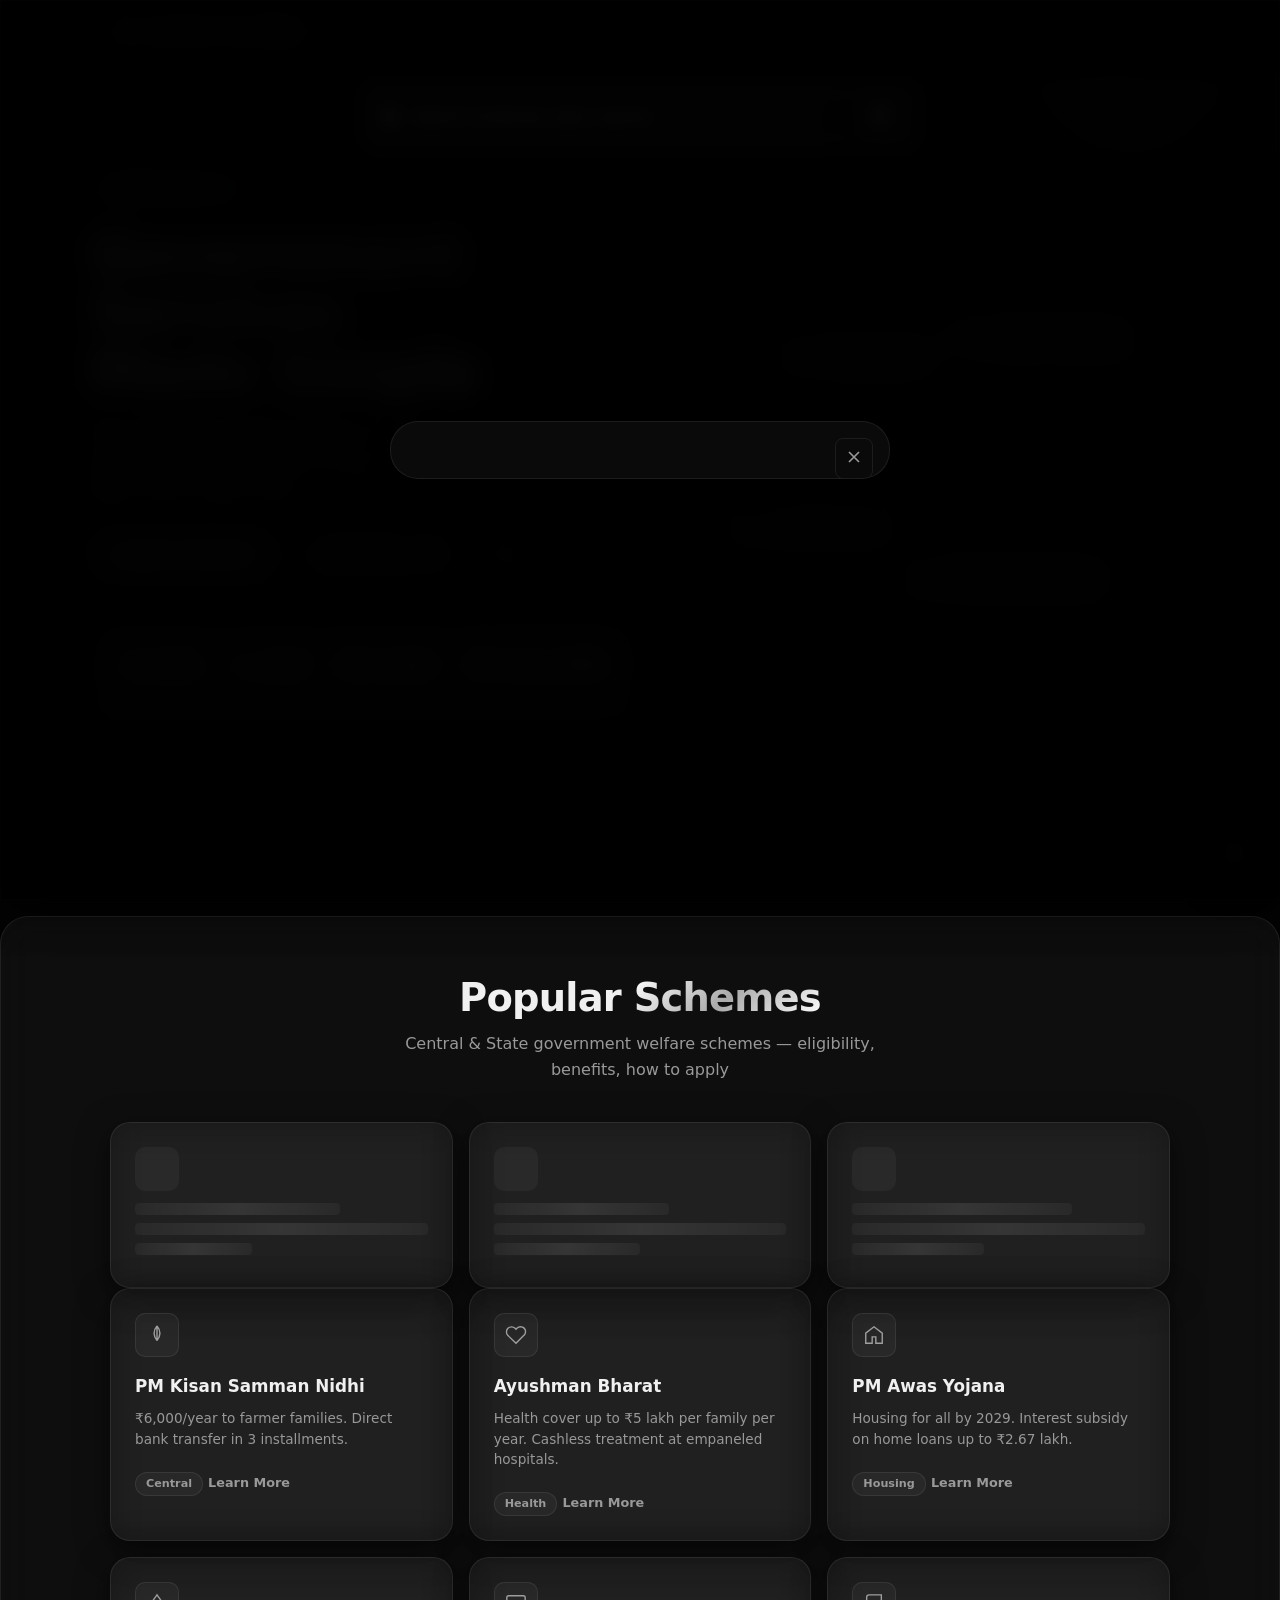
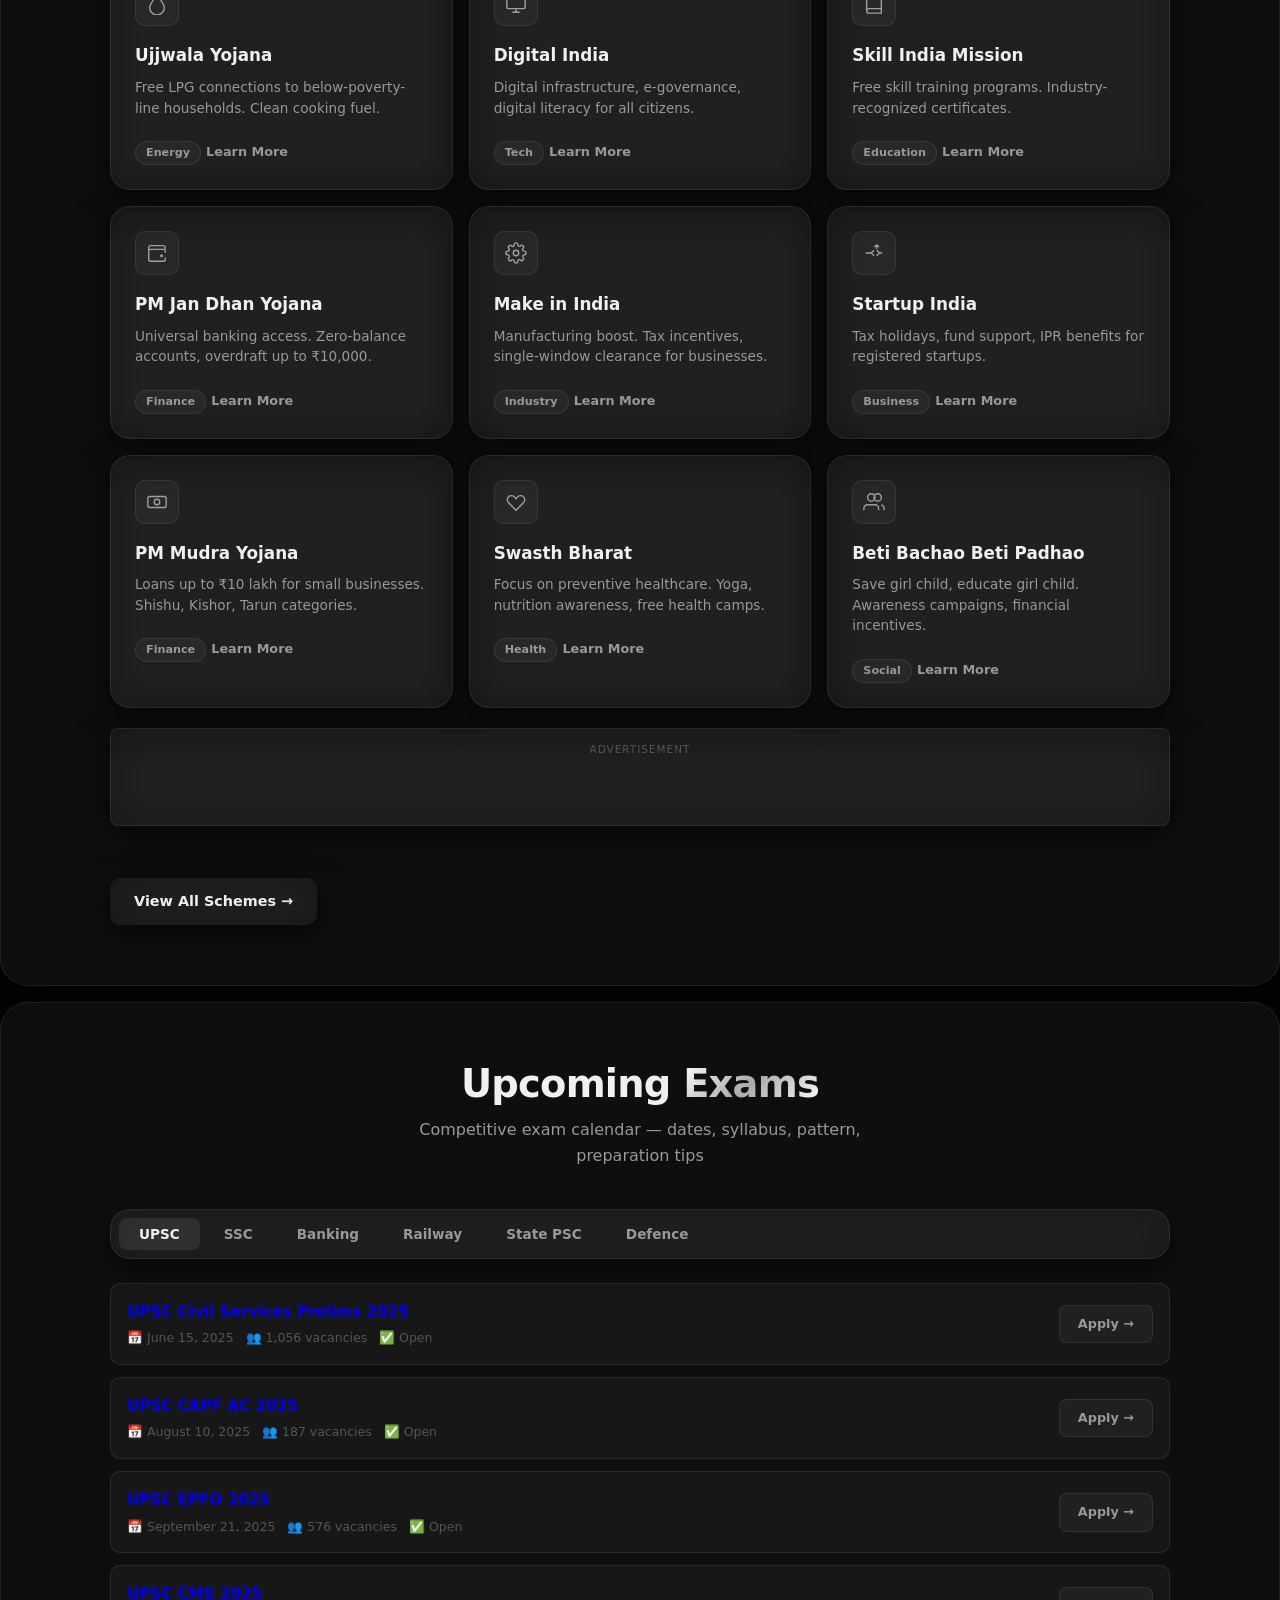
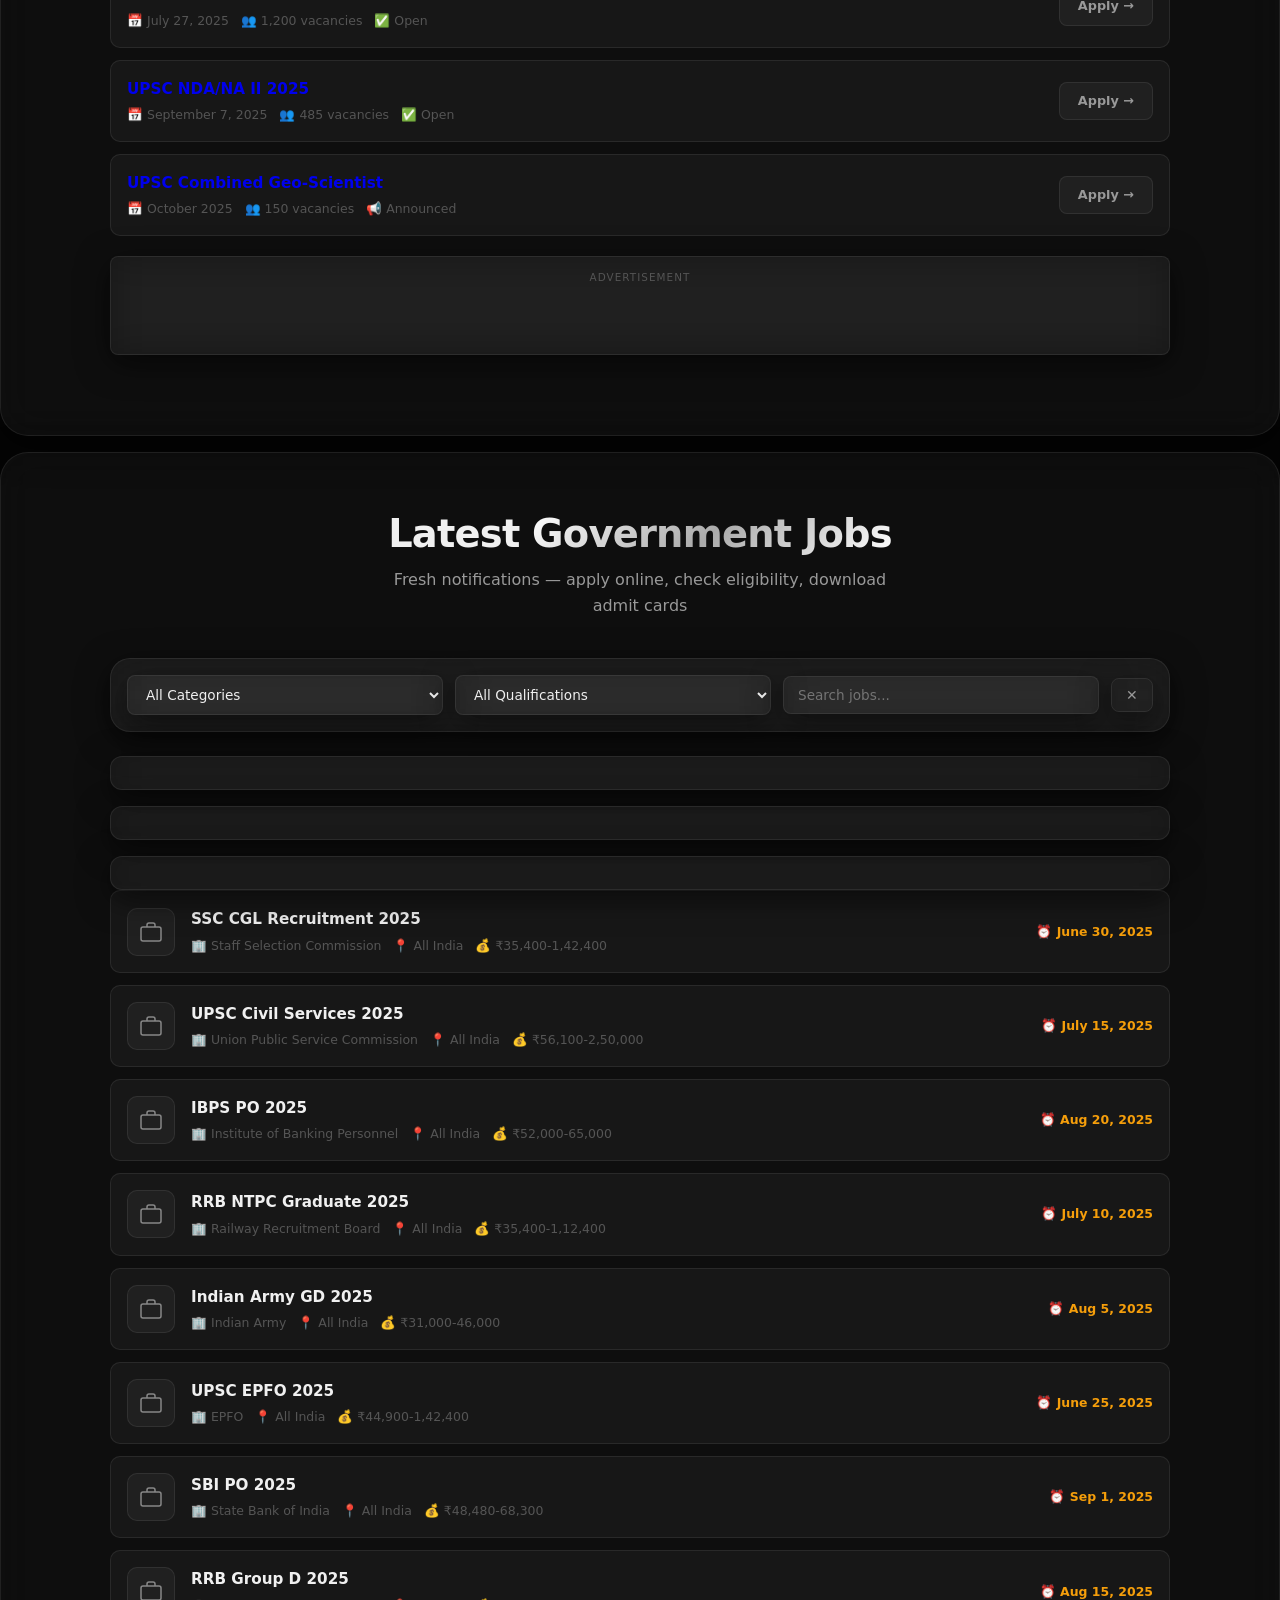
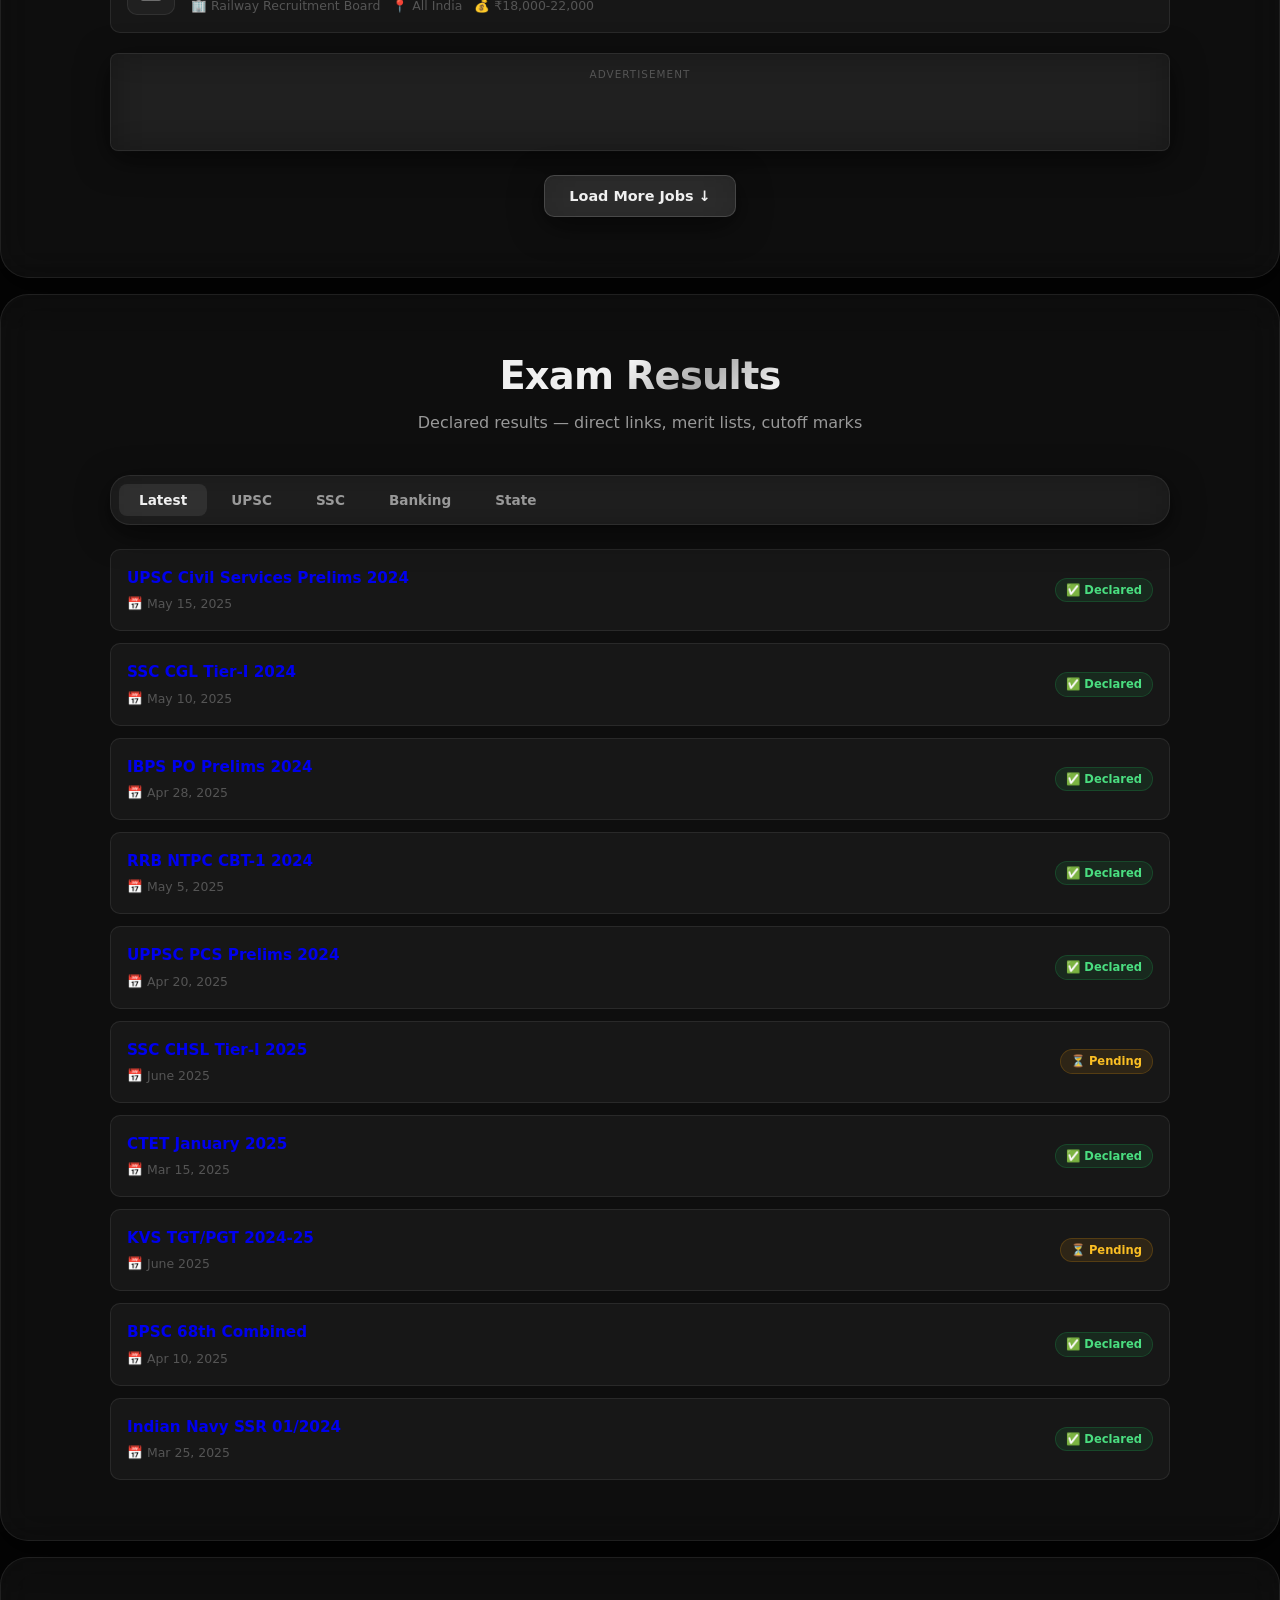
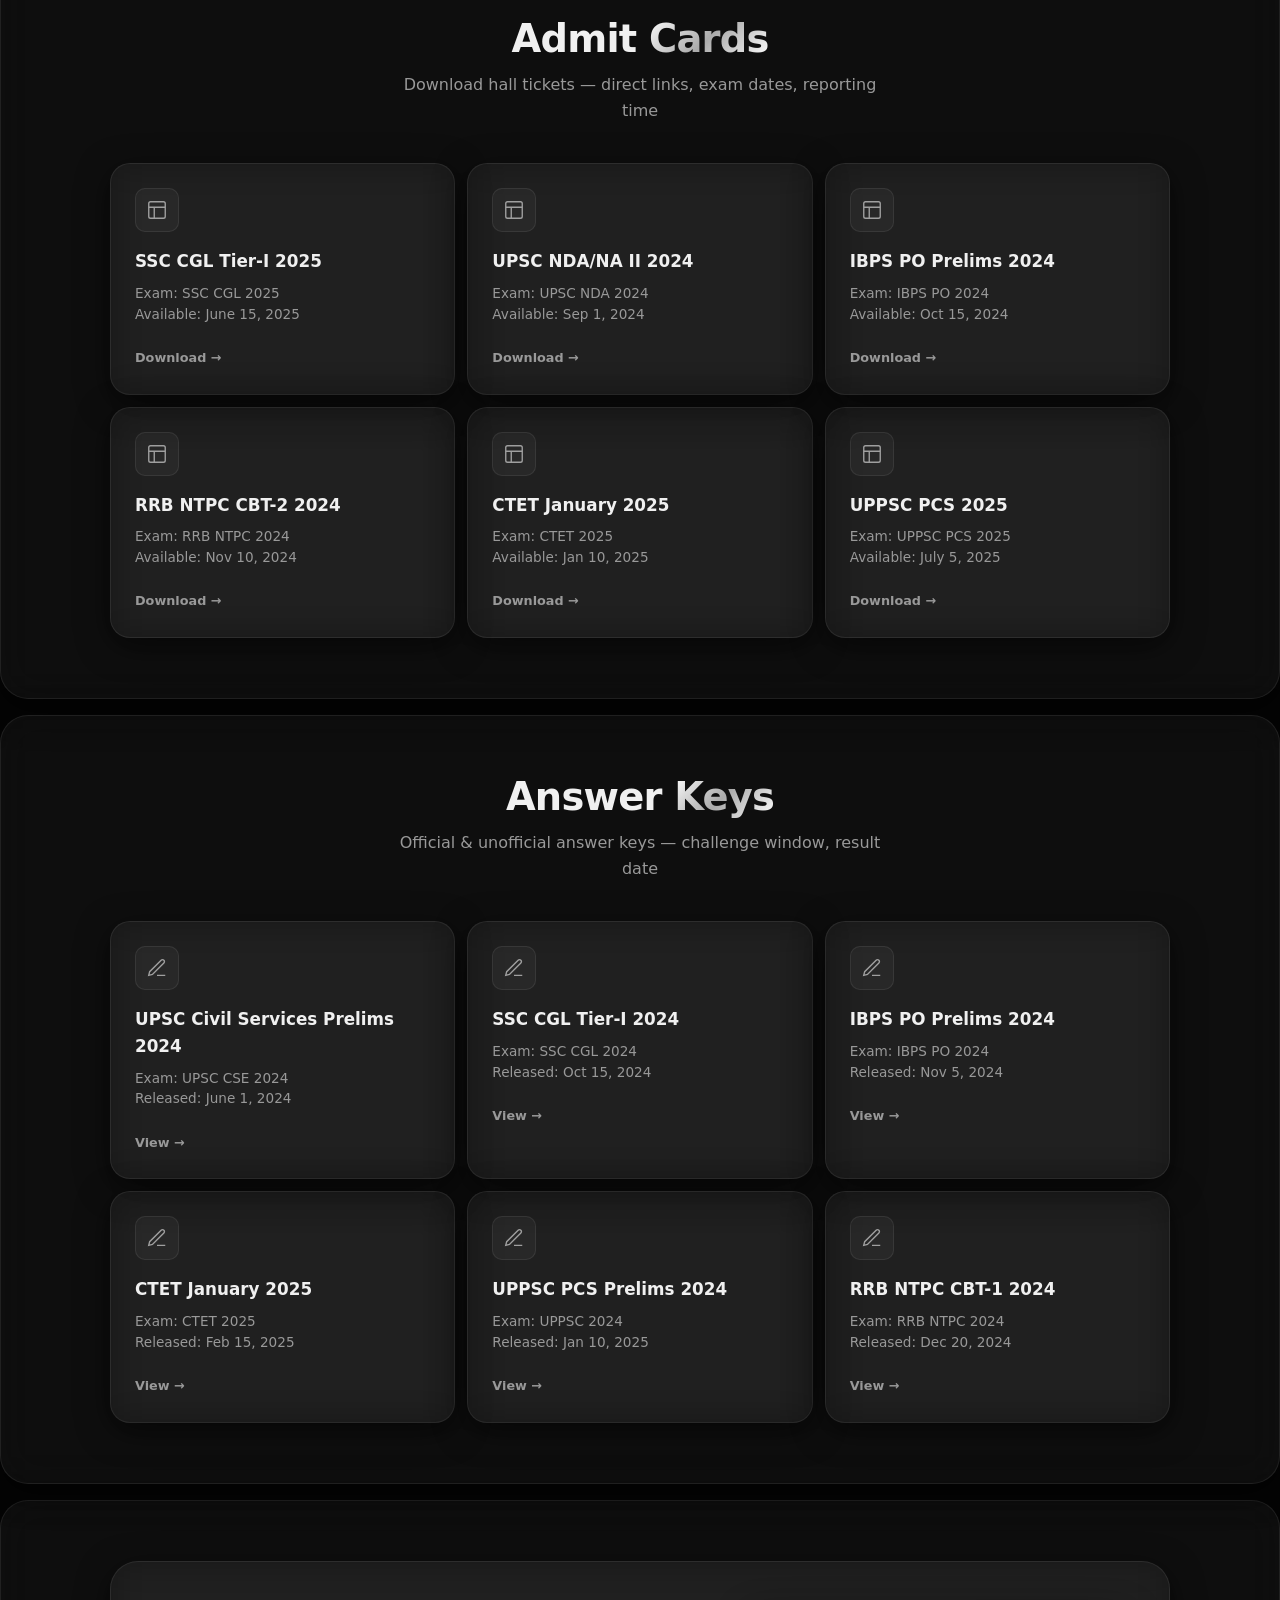
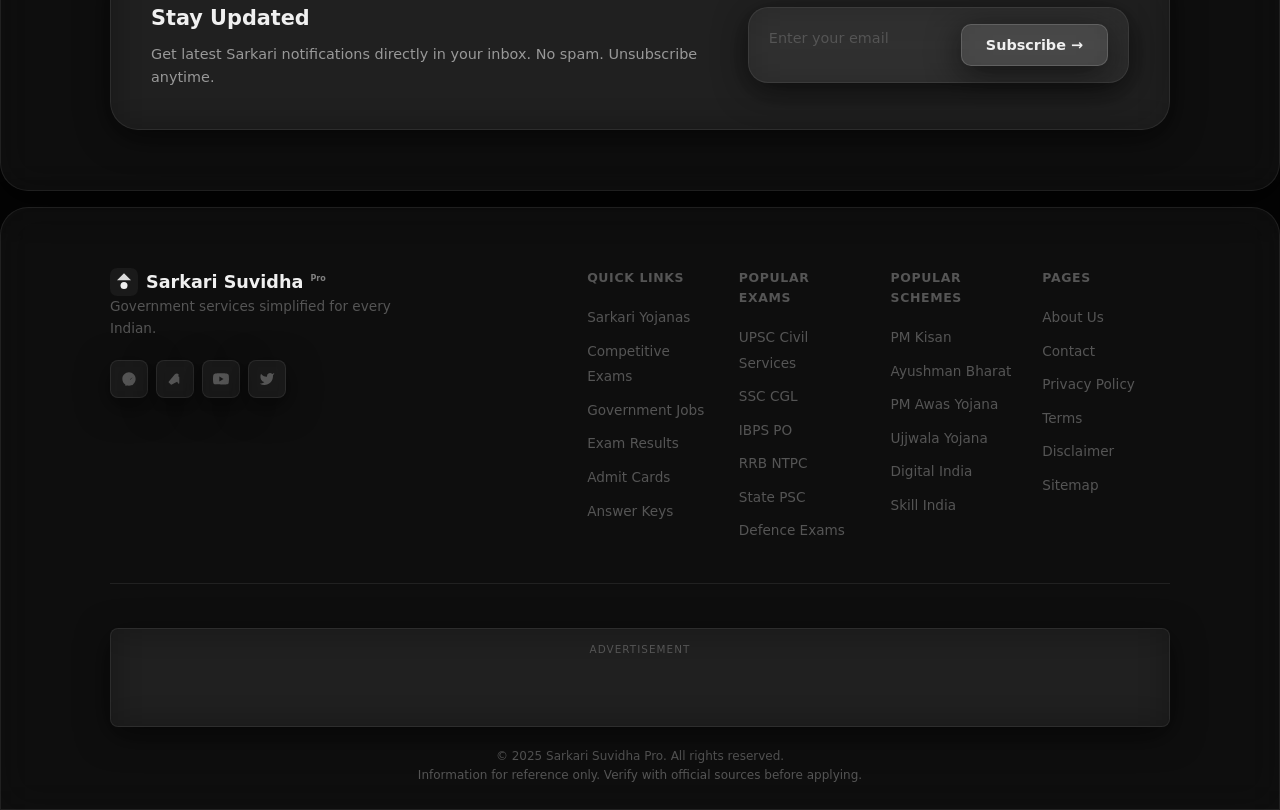
==== commit 84468dde: "v2.1: Simplified CSS - removed color-mix, dark mode only, cleaner glass" ====
--- a/index.html
+++ b/index.html
@@ -91,7 +91,7 @@
   <div class="progress-bar" id="progress-bar" role="progressbar" aria-label="Reading progress" aria-valuenow="0" aria-valuemin="0" aria-valuemax="100"></div>
 
   <!-- Header -->
-  <header class="header glass" role="banner">
+  <header class="header" role="banner">
     <div class="container header-inner">
       <a href="/" class="logo" aria-label="Sarkari Suvidha Pro Home">
         <svg class="logo-icon" viewBox="0 0 32 32" fill="none" aria-hidden="true">
--- a/styles.css
+++ b/styles.css
@@ -1,459 +1,354 @@
 /* ═══════════════════════════════════════════════════
-   MONETAG EARN PRO — Premium Glassmorphism v2
-   Black & White | Dark/Light Mode | 60fps | PWA
+   MONETAG EARN PRO — Clean Glassmorphism v2.1
+   100% compatible | Dark only | 60fps
    ═══════════════════════════════════════════════════ */
 
-/* ── CSS Custom Properties ── */
 :root {
-  /* Base palette */
-  --black: #000;
+  --black: #050505;
   --white: #fff;
-  --gray-50: #fafafa; --gray-100: #f5f5f5; --gray-200: #e5e5e5;
-  --gray-300: #d4d4d4; --gray-400: #a3a3a3; --gray-500: #737373;
-  --gray-600: #525252; --gray-700: #404040; --gray-800: #262626;
-  --gray-900: #171717; --gray-950: #0a0a0a;
-
-  /* Theme (dark default) */
-  --bg-primary: #0a0a0a;
-  --bg-secondary: #171717;
-  --text-primary: #f5f5f5;
-  --text-secondary: #a3a3a3;
-  --text-tertiary: #525252;
-  --border-glass: rgba(255,255,255,0.06);
-  --border-glass-hover: rgba(255,255,255,0.15);
-  --glass-bg: rgba(255,255,255,0.03);
-  --glass-bg-hover: rgba(255,255,255,0.06);
+  --gray-900: #111;
+  --gray-800: #1a1a1a;
+  --gray-700: #2a2a2a;
+  --gray-600: #666;
+  --gray-500: #888;
+  --gray-400: #aaa;
+  --gray-300: #ccc;
+  --gray-200: #ddd;
+  --gray-100: #eee;
+
+  --bg: #050505;
+  --surface: #0d0d0d;
+  --text: #f0f0f0;
+  --text-secondary: #999;
+  --text-tertiary: #555;
+  --border: rgba(255,255,255,0.08);
+  --border-hover: rgba(255,255,255,0.15);
+  --glass-bg: rgba(255,255,255,0.04);
+  --glass-hover: rgba(255,255,255,0.08);
   --glass-blur: 20px;
-  --glass-saturate: 1.4;
-  --gradient-text: linear-gradient(135deg, #ffffff, #a3a3a3, #ffffff);
-  --orb-color-1: #ffffff;
-  --orb-color-2: #a3a3a3;
-  --skeleton-bg: rgba(255,255,255,0.04);
-  --skeleton-shine: rgba(255,255,255,0.08);
-  --modal-overlay: rgba(0,0,0,0.7);
-  --toast-bg: rgba(255,255,255,0.95);
-  --toast-text: #171717;
-
-  /* Typography */
-  --font-sans: 'Inter', -apple-system, BlinkMacSystemFont, 'Segoe UI', system-ui, sans-serif;
-  --font-display: 'SF Pro Display', 'Inter', -apple-system, BlinkMacSystemFont, sans-serif;
-
-  /* Easing */
-  --ease-out-expo: cubic-bezier(0.16, 1, 0.3, 1);
-  --ease-in-out: cubic-bezier(0.4, 0, 0.2, 1);
-  --ease-out: cubic-bezier(0, 0, 0.2, 1);
-  --bounce: cubic-bezier(0.34, 1.56, 0.64, 1);
-
-  /* Spacing */
-  --space-xs: 4px; --space-sm: 8px; --space-md: 16px; --space-lg: 24px;
-  --space-xl: 32px; --space-2xl: 48px; --space-3xl: 64px; --space-4xl: 96px;
-  --radius-sm: 8px; --radius-md: 12px; --radius-lg: 16px; --radius-xl: 24px; --radius-2xl: 32px;
-  --container-max: 1200px;
-  --header-height: 72px;
-
-  /* Transitions */
-  --transition-fast: 200ms var(--ease-out);
-  --transition-base: 350ms var(--ease-out);
-  --transition-slow: 500ms var(--ease-out-expo);
-
-  /* Z-index */
-  --z-base: 1; --z-glass: 10; --z-header: 100; --z-overlay: 200; --z-modal: 300; --z-toast: 400;
-
-  --safe-top: env(safe-area-inset-top, 0px);
-  --safe-bottom: env(safe-area-inset-bottom, 0px);
-}
-
-/* ── Light Theme ── */
-[data-theme="light"] {
-  --bg-primary: #fafafa;
-  --bg-secondary: #ffffff;
-  --text-primary: #171717;
-  --text-secondary: #525252;
-  --text-tertiary: #a3a3a3;
-  --border-glass: rgba(0,0,0,0.06);
-  --border-glass-hover: rgba(0,0,0,0.12);
-  --glass-bg: rgba(255,255,255,0.7);
-  --glass-bg-hover: rgba(255,255,255,0.85);
-  --gradient-text: linear-gradient(135deg, #171717, #525252, #171717);
-  --orb-color-1: #a3a3a3;
-  --orb-color-2: #d4d4d4;
-  --skeleton-bg: rgba(0,0,0,0.04);
-  --skeleton-shine: rgba(0,0,0,0.08);
-  --modal-overlay: rgba(0,0,0,0.4);
-  --toast-bg: rgba(23,23,23,0.95);
-  --toast-text: #f5f5f5;
-  --glass-shadow: 0 8px 32px rgba(0,0,0,0.08);
-}
-
-[data-theme="light"] .glass {
-  background: var(--glass-bg);
-  border-color: var(--border-glass);
-}
-
-/* ── Reset ── */
-*, *::before, *::after { margin: 0; padding: 0; box-sizing: border-box; }
+  --glow: 0 8px 32px rgba(0,0,0,0.6);
+  --glow-hover: 0 12px 48px rgba(0,0,0,0.8);
+  --gradient: linear-gradient(135deg, #fff, #aaa, #fff);
+
+  --font: -apple-system, BlinkMacSystemFont, 'Segoe UI', system-ui, sans-serif;
+  --display: -apple-system, BlinkMacSystemFont, 'Segoe UI', system-ui, sans-serif;
+
+  --header-h: 64px;
+  --max-w: 1100px;
+  --radius: 12px;
+  --radius-lg: 20px;
+  --radius-xl: 28px;
+
+  --ease: cubic-bezier(0.16, 1, 0.3, 1);
+  --fast: 200ms var(--ease);
+  --base: 400ms var(--ease);
+}
+
+*, *::before, *::after { margin:0; padding:0; box-sizing:border-box; }
 
 html {
   font-size: 16px;
   -webkit-text-size-adjust: 100%;
   scroll-behavior: smooth;
-  scroll-padding-top: calc(var(--header-height) + var(--safe-top));
+  scroll-padding-top: calc(var(--header-h) + 16px);
 }
 
 @media (prefers-reduced-motion: reduce) {
   html { scroll-behavior: auto; }
-  *, *::before, *::after { animation-duration: 0.01ms !important; animation-iteration-count: 1 !important; transition-duration: 0.01ms !important; }
+  *, *::before, *::after { animation-duration:0.01ms!important; transition-duration:0.01ms!important; }
 }
 
 body {
-  font-family: var(--font-sans);
-  background: var(--bg-primary);
-  color: var(--text-primary);
+  font-family: var(--font);
+  background: var(--bg);
+  color: var(--text);
   line-height: 1.6;
   min-height: 100vh;
   overflow-x: hidden;
   -webkit-font-smoothing: antialiased;
-  -moz-osx-font-smoothing: grayscale;
-  transition: background var(--transition-base), color var(--transition-base);
-}
-
-/* ── Skip Link ── */
-.skip-link {
-  position: fixed;
-  top: -100%;
-  left: var(--space-md);
-  z-index: var(--z-toast);
-  padding: var(--space-sm) var(--space-lg);
-  border-radius: var(--radius-sm);
-  font-size: 0.9rem;
-  font-weight: 600;
-  transition: top var(--transition-fast);
-}
-.skip-link:focus { top: var(--space-md); }
-
-/* ── Background ── */
-.bg-ambient { position: fixed; inset: 0; z-index: 0; pointer-events: none; overflow: hidden; }
-.orb { position: absolute; border-radius: 50%; filter: blur(80px); opacity: 0.12; will-change: transform; }
-.orb-1 { width: 600px; height: 600px; background: radial-gradient(circle, var(--orb-color-1) 0%, transparent 70%); top: -200px; right: -100px; animation: orb-float 20s var(--ease-out-expo) infinite alternate; }
-.orb-2 { width: 400px; height: 400px; background: radial-gradient(circle, var(--orb-color-2) 0%, transparent 70%); bottom: -100px; left: -100px; animation: orb-float 25s var(--ease-out-expo) infinite alternate-reverse; }
-.orb-3 { width: 300px; height: 300px; background: radial-gradient(circle, var(--orb-color-1) 0%, transparent 70%); top: 50%; left: 50%; transform: translate(-50%,-50%); animation: orb-pulse 8s var(--ease-out-expo) infinite alternate; }
-.orb-4 { width: 200px; height: 200px; background: radial-gradient(circle, var(--orb-color-2) 0%, transparent 70%); top: 30%; left: 80%; animation: orb-float 18s var(--ease-out-expo) infinite alternate; }
-@keyframes orb-float { 0% { transform: translate(0,0) scale(1); } 100% { transform: translate(60px,40px) scale(1.1); } }
-@keyframes orb-pulse { 0% { opacity: 0.06; transform: translate(-50%,-50%) scale(0.8); } 100% { opacity: 0.18; transform: translate(-50%,-50%) scale(1.2); } }
-.grid-overlay { position: absolute; inset: 0; background-image: linear-gradient(rgba(255,255,255,0.015) 1px, transparent 1px), linear-gradient(90deg, rgba(255,255,255,0.015) 1px, transparent 1px); background-size: 60px 60px; }
-
-/* ── Progress Bar ── */
-.progress-bar { position: fixed; top: 0; left: 0; z-index: var(--z-toast); height: 3px; background: linear-gradient(90deg, var(--gray-400), var(--gray-200)); width: 0%; transition: width 100ms linear; border-radius: 0 2px 2px 0; }
-
-/* ── Glass System ── */
+}
+
+/* ── Ambient ── */
+.bg-ambient { position:fixed; inset:0; z-index:0; pointer-events:none; overflow:hidden; }
+.orb {
+  position:absolute; border-radius:50%; filter:blur(80px);
+  opacity:0.1; will-change:transform;
+}
+.orb-1 { width:500px; height:500px; background:radial-gradient(circle,#fff 0%,transparent 70%); top:-200px; right:-100px; animation:orb1 20s var(--ease) infinite alternate; }
+.orb-2 { width:350px; height:350px; background:radial-gradient(circle,#aaa 0%,transparent 70%); bottom:-150px; left:-100px; animation:orb2 25s var(--ease) infinite alternate-reverse; }
+.orb-3 { width:250px; height:250px; background:radial-gradient(circle,#666 0%,transparent 70%); top:40%; left:50%; transform:translate(-50%,-50%); animation:orb3 12s var(--ease) infinite alternate; }
+@keyframes orb1 { 0%{transform:translate(0,0) scale(1)} 100%{transform:translate(50px,30px) scale(1.1)} }
+@keyframes orb2 { 0%{transform:translate(0,0) scale(1)} 100%{transform:translate(-40px,50px) scale(1.15)} }
+@keyframes orb3 { 0%{opacity:0.05;transform:translate(-50%,-50%) scale(0.8)} 100%{opacity:0.15;transform:translate(-50%,-50%) scale(1.2)} }
+.grid-overlay { position:absolute; inset:0; background-image:linear-gradient(rgba(255,255,255,0.02) 1px,transparent 1px),linear-gradient(90deg,rgba(255,255,255,0.02) 1px,transparent 1px); background-size:60px 60px; }
+
+/* ── Glass ── */
 .glass {
   background: var(--glass-bg);
-  backdrop-filter: blur(var(--glass-blur)) saturate(var(--glass-saturate));
-  -webkit-backdrop-filter: blur(var(--glass-blur)) saturate(var(--glass-saturate));
-  border: 1px solid var(--border-glass);
-  box-shadow: var(--glass-shadow, 0 8px 32px rgba(0,0,0,0.4));
-  transition: background var(--transition-base), border-color var(--transition-base), box-shadow var(--transition-base);
-}
-
-/* ── Container ── */
-.container { width: 100%; max-width: var(--container-max); margin: 0 auto; padding: 0 var(--space-lg); }
-
-/* ── Button ── */
-.btn { display: inline-flex; align-items: center; justify-content: center; gap: var(--space-sm); padding: var(--space-md) var(--space-xl); border-radius: var(--radius-md); font-size: 0.95rem; font-weight: 600; text-decoration: none; cursor: pointer; border: none; transition: all var(--transition-base); color: var(--text-primary); font-family: var(--font-sans); position: relative; overflow: hidden; }
-.btn-primary { background: rgba(255,255,255,0.08); border: 1px solid rgba(255,255,255,0.15); }
-.btn-primary:hover { background: rgba(255,255,255,0.12); border-color: rgba(255,255,255,0.25); transform: translateY(-1px); box-shadow: 0 8px 32px rgba(255,255,255,0.05); }
-.btn-secondary { background: transparent; border: 1px solid var(--border-glass); }
-.btn-secondary:hover { border-color: var(--border-glass-hover); background: var(--glass-bg-hover); }
-.btn-outline { background: transparent; border: 1px solid var(--border-glass); color: var(--text-secondary); }
-.btn-outline:hover { border-color: var(--border-glass-hover); color: var(--text-primary); }
-.btn:focus-visible { outline: 2px solid var(--text-primary); outline-offset: 2px; }
-.btn-badge { background: rgba(255,255,255,0.1); padding: 2px 8px; border-radius: 999px; font-size: 0.75rem; }
-
-/* ── Skeleton Loading ── */
-.skeleton-grid, .skeleton-list { display: grid; gap: var(--space-lg); }
-.skeleton-grid { grid-template-columns: repeat(auto-fill, minmax(300px, 1fr)); }
-.skeleton-card { padding: var(--space-xl); border-radius: var(--radius-lg); }
-.skeleton-row { padding: var(--space-lg); border-radius: var(--radius-md); }
-.skeleton-icon { width: 48px; height: 48px; border-radius: var(--radius-md); background: var(--skeleton-bg); margin-bottom: var(--space-md); }
-.skeleton-line { height: 14px; border-radius: 4px; background: var(--skeleton-bg); margin-bottom: var(--space-sm); position: relative; overflow: hidden; }
-.skeleton-card .skeleton-line:last-child { margin-bottom: 0; }
-.skeleton-line.w-70 { width: 70%; } .skeleton-line.w-60 { width: 60%; } .skeleton-line.w-75 { width: 75%; }
-.skeleton-line.w-100 { width: 100%; } .skeleton-line.w-40 { width: 40%; } .skeleton-line.w-50 { width: 50%; } .skeleton-line.w-45 { width: 45%; }
-.skeleton-line::after { content: ''; position: absolute; inset: 0; background: linear-gradient(90deg, transparent 0%, var(--skeleton-shine) 50%, transparent 100%); animation: shimmer 1.5s infinite; }
-@keyframes shimmer { 0% { transform: translateX(-100%); } 100% { transform: translateX(100%); } }
-
-/* ── Hero (same as before, with text animate) ── */
-.hero { position: relative; z-index: var(--z-base); min-height: 100dvh; display: flex; align-items: center; padding: var(--header-height) 0 var(--space-3xl); margin-bottom: var(--space-xl); border-radius: 0 0 var(--radius-2xl) var(--radius-2xl); border-top: none; }
-.hero-inner { display: grid; grid-template-columns: 1fr 1fr; gap: var(--space-3xl); align-items: center; padding: var(--space-3xl) 0; }
-.hero-content { position: relative; z-index: 2; }
-.hero-badge { display: inline-flex; align-items: center; gap: var(--space-sm); padding: var(--space-xs) var(--space-md); border-radius: 999px; font-size: 0.8rem; font-weight: 600; color: var(--text-secondary); text-transform: uppercase; letter-spacing: 0.05em; margin-bottom: var(--space-lg); }
-
-/* ── Animate Text ── */
-.animate-text { opacity: 0; transform: translateY(20px); animation: fade-up 800ms var(--ease-out-expo) forwards; }
-@keyframes fade-up { to { opacity: 1; transform: translateY(0); } }
-
-.pulse { display: inline-block; width: 8px; height: 8px; border-radius: 50%; background: #22c55e; animation: pulse-dot 2s infinite; }
-@keyframes pulse-dot { 0%,100% { opacity: 1; transform: scale(1); } 50% { opacity: 0.5; transform: scale(0.8); } }
-.hero-title { font-family: var(--font-display); font-size: clamp(2.5rem,6vw,4.5rem); font-weight: 800; line-height: 1.05; letter-spacing: -0.03em; margin-bottom: var(--space-lg); background: var(--gradient-text); -webkit-background-clip: text; -webkit-text-fill-color: transparent; background-clip: text; }
-.highlight { background: var(--gradient-text); -webkit-background-clip: text; -webkit-text-fill-color: transparent; background-clip: text; }
-.hero-subtitle { font-size: clamp(1rem,2vw,1.2rem); color: var(--text-secondary); line-height: 1.7; margin-bottom: var(--space-xl); max-width: 540px; }
-.hero-actions { display: flex; gap: var(--space-md); flex-wrap: wrap; align-items: center; }
-.hero-stats { display: grid; grid-template-columns: repeat(4,1fr); gap: var(--space-md); padding: var(--space-lg); border-radius: var(--radius-lg); margin-top: var(--space-2xl); }
-.stat { text-align: center; padding: var(--space-sm); }
-.stat-value { display: block; font-size: 1.8rem; font-weight: 800; font-family: var(--font-display); background: var(--gradient-text); -webkit-background-clip: text; -webkit-text-fill-color: transparent; background-clip: text; line-height: 1.2; }
-.stat-label { display: block; font-size: 0.8rem; color: var(--text-tertiary); font-weight: 500; text-transform: uppercase; letter-spacing: 0.05em; }
-
-/* ── Hero Visual ── */
-.hero-visual { position: relative; height: 400px; display: flex; align-items: center; justify-content: center; }
-.floating-card { position: absolute; display: flex; align-items: center; gap: var(--space-md); padding: var(--space-lg) var(--space-xl); border-radius: var(--radius-lg); font-size: 0.9rem; font-weight: 600; white-space: nowrap; color: var(--text-secondary); }
-.floating-card svg { width: 32px; height: 32px; opacity: 0.6; }
-.card-1 { top: 10%; right: 10%; animation: float-1 6s var(--ease-out-expo) infinite alternate; }
-.card-2 { bottom: 25%; left: 5%; animation: float-2 7s var(--ease-out-expo) infinite alternate; }
-.card-3 { bottom: 10%; right: 20%; animation: float-3 8s var(--ease-out-expo) infinite alternate; }
-.card-4 { top: 15%; left: 15%; animation: float-1 9s var(--ease-out-expo) infinite alternate-reverse; }
-@keyframes float-1 { 0% { transform: translate(0,0) rotate(-2deg); } 100% { transform: translate(10px,-20px) rotate(2deg); } }
-@keyframes float-2 { 0% { transform: translate(0,0) rotate(2deg); } 100% { transform: translate(-10px,-15px) rotate(-2deg); } }
-@keyframes float-3 { 0% { transform: translate(0,0) rotate(0deg); } 100% { transform: translate(15px,-10px) rotate(3deg); } }
-
-@media (max-width: 900px) {
-  .hero-inner { grid-template-columns: 1fr; text-align: center; }
-  .hero-stats { grid-template-columns: repeat(2,1fr); }
-  .hero-actions { justify-content: center; }
-  .hero-subtitle { margin: 0 auto var(--space-xl); }
-  .hero-visual { display: none; }
-}
+  backdrop-filter: blur(var(--glass-blur));
+  -webkit-backdrop-filter: blur(var(--glass-blur));
+  border: 1px solid var(--border);
+  box-shadow: var(--glow);
+  transition: background var(--base), border-color var(--base), transform var(--base), box-shadow var(--base);
+}
+
+.container { width:100%; max-width:var(--max-w); margin:0 auto; padding:0 20px; }
+
+/* ── Skip ── */
+.skip-link { position:fixed; top:-100%; left:16px; z-index:9999; padding:8px 20px; border-radius:8px; font-size:14px; font-weight:600; }
+.skip-link:focus { top:16px; }
+
+/* ── Progress ── */
+.progress-bar { position:fixed; top:0; left:0; z-index:9999; height:2px; background:linear-gradient(90deg,#666,#fff); width:0%; transition:width 100ms linear; }
 
 /* ── Header ── */
-.header { position: fixed; top: 0; left: 0; right: 0; z-index: var(--z-header); height: var(--header-height); padding-top: var(--safe-top); background: color-mix(in srgb, var(--bg-primary) 70%, transparent); transition: background var(--transition-base), box-shadow var(--transition-base); }
-.header.scrolled { background: color-mix(in srgb, var(--bg-primary) 90%, transparent); box-shadow: 0 4px 32px rgba(0,0,0,0.2); }
-.header-inner { display: flex; align-items: center; justify-content: space-between; height: 100%; gap: var(--space-lg); }
-
-/* ── Logo ── */
-.logo { display: flex; align-items: center; gap: var(--space-sm); text-decoration: none; font-weight: 700; font-size: 1.2rem; font-family: var(--font-display); }
-.logo, .logo:visited { color: var(--text-primary); }
-.logo:hover { opacity: 0.85; }
-.logo sup { font-size: 0.6rem; opacity: 0.5; vertical-align: super; margin-left: 1px; }
-.logo-icon { width: 32px; height: 32px; }
-.logo-bg { fill: var(--gray-800); }
-.logo-triangle { fill: var(--text-primary); opacity: 0.9; }
-.logo-dot { fill: var(--text-primary); }
-.logo-ring { stroke: var(--text-primary); opacity: 0.3; }
-
-/* ── Nav + Theme Toggle ── */
-.nav { display: flex; align-items: center; }
-.nav-toggle { display: none; background: none; border: none; cursor: pointer; padding: var(--space-sm); color: var(--text-primary); }
-.hamburger { display: block; width: 24px; height: 2px; background: var(--text-primary); position: relative; transition: background var(--transition-fast); }
-.hamburger::before, .hamburger::after { content: ''; position: absolute; width: 24px; height: 2px; background: var(--text-primary); transition: transform var(--transition-base); }
-.hamburger::before { top: -7px; } .hamburger::after { top: 7px; }
-.nav-toggle[aria-expanded="true"] .hamburger { background: transparent; }
-.nav-toggle[aria-expanded="true"] .hamburger::before { transform: translateY(7px) rotate(45deg); }
-.nav-toggle[aria-expanded="true"] .hamburger::after { transform: translateY(-7px) rotate(-45deg); }
-
-.nav-list { display: flex; list-style: none; gap: var(--space-xs); }
-.nav-link { text-decoration: none; color: var(--text-secondary); padding: var(--space-sm) var(--space-md); border-radius: var(--radius-sm); font-size: 0.9rem; font-weight: 500; transition: all var(--transition-fast); position: relative; }
-.nav-link::after { content: ''; position: absolute; bottom: 2px; left: 50%; width: 0; height: 2px; background: var(--text-primary); transition: all var(--transition-fast); transform: translateX(-50%); border-radius: 1px; }
-.nav-link:hover { color: var(--text-primary); }
-.nav-link:hover::after { width: 60%; }
-.nav-link:focus-visible { outline: 2px solid var(--text-primary); outline-offset: 2px; }
-
-.header-actions { display: flex; align-items: center; gap: var(--space-sm); }
-
-.theme-toggle {
-  width: 40px; height: 40px; border-radius: var(--radius-sm); background: none; border: 1px solid var(--border-glass);
-  cursor: pointer; display: flex; align-items: center; justify-content: center; color: var(--text-secondary);
-  transition: all var(--transition-fast);
-}
-.theme-toggle:hover { color: var(--text-primary); border-color: var(--border-glass-hover); background: var(--glass-bg-hover); }
-.theme-toggle svg { width: 18px; height: 18px; }
-.sun-icon { display: none; }
-.moon-icon { display: block; }
-[data-theme="light"] .sun-icon { display: block; }
-[data-theme="light"] .moon-icon { display: none; }
-
-@media (max-width: 768px) {
-  .nav-toggle { display: block; }
-  .nav-list { position: fixed; top: var(--header-height); left: 0; right: 0; flex-direction: column; padding: var(--space-lg); background: color-mix(in srgb, var(--bg-primary) 95%, transparent); backdrop-filter: blur(24px); border-bottom: 1px solid var(--border-glass); transform: translateY(-100%); opacity: 0; pointer-events: none; transition: all var(--transition-base); }
-  .nav-list.open { transform: translateY(0); opacity: 1; pointer-events: all; }
-  .nav-link { font-size: 1.1rem; padding: var(--space-md); }
-}
-
-/* ── Sections ── */
-.section { position: relative; z-index: var(--z-base); padding: var(--space-3xl) 0; margin-bottom: var(--space-xl); border-radius: var(--radius-2xl); }
-.section-header { text-align: center; margin-bottom: var(--space-2xl); }
-.section-title { font-family: var(--font-display); font-size: clamp(2rem,4vw,3rem); font-weight: 800; line-height: 1.1; letter-spacing: -0.02em; margin-bottom: var(--space-md); }
-.section-subtitle { color: var(--text-secondary); font-size: 1.05rem; max-width: 600px; margin: 0 auto; }
-.section-cta { display: inline-flex; margin: var(--space-xl) auto 0; }
-.animate-on-scroll { opacity: 0; transform: translateY(30px); transition: opacity 700ms var(--ease-out-expo), transform 700ms var(--ease-out-expo); }
-.animate-on-scroll.visible { opacity: 1; transform: translateY(0); }
-
-/* ── Cards Grid ── */
-.cards-grid { display: grid; grid-template-columns: repeat(auto-fill, minmax(300px,1fr)); gap: var(--space-lg); }
-.card { padding: var(--space-xl); border-radius: var(--radius-lg); transition: all var(--transition-base); cursor: pointer; position: relative; overflow: hidden; }
-.card::before { content: ''; position: absolute; top: 0; left: 0; right: 0; height: 1px; background: linear-gradient(90deg, transparent, var(--border-glass-hover), transparent); opacity: 0; transition: opacity var(--transition-base); }
-.card:hover::before { opacity: 1; }
-.card:hover { transform: translateY(-4px); background: var(--glass-bg-hover); border-color: var(--border-glass-hover); box-shadow: 0 20px 60px rgba(0,0,0,0.3); }
-.card-icon { width: 48px; height: 48px; border-radius: var(--radius-md); display: flex; align-items: center; justify-content: center; margin-bottom: var(--space-md); background: var(--glass-bg); border: 1px solid var(--border-glass); }
-.card-icon svg { width: 24px; height: 24px; opacity: 0.6; }
-.card-title { font-size: 1.15rem; font-weight: 700; margin-bottom: var(--space-sm); font-family: var(--font-display); }
-.card-desc { font-size: 0.9rem; color: var(--text-secondary); line-height: 1.6; margin-bottom: var(--space-md); }
-.card-tag { display: inline-block; padding: 2px 10px; border-radius: 999px; font-size: 0.75rem; font-weight: 600; background: var(--glass-bg); border: 1px solid var(--border-glass); color: var(--text-secondary); }
-.card-link { display: inline-flex; align-items: center; gap: var(--space-xs); font-size: 0.85rem; font-weight: 600; color: var(--text-secondary); text-decoration: none; margin-top: var(--space-md); transition: color var(--transition-fast); }
-.card-link:hover { color: var(--text-primary); }
+.header { position:fixed; top:0; left:0; right:0; z-index:100; height:var(--header-h); background:rgba(5,5,5,0.9); backdrop-filter:blur(20px); -webkit-backdrop-filter:blur(20px); border-bottom:1px solid var(--border); }
+.header-inner { display:flex; align-items:center; justify-content:space-between; height:100%; gap:16px; }
+
+.logo { display:flex; align-items:center; gap:8px; text-decoration:none; font-weight:700; font-size:1.1rem; color:var(--text)!important; }
+.logo-icon { width:28px; height:28px; }
+.logo-bg { fill:var(--gray-800); }
+.logo-triangle { fill:var(--text); opacity:0.9; }
+.logo-dot { fill:var(--text); }
+.logo sup { font-size:0.5rem; opacity:0.5; vertical-align:super; margin-left:1px; }
+
+.nav-list { display:flex; list-style:none; gap:4px; }
+.nav-link { text-decoration:none; color:var(--text-secondary); padding:6px 14px; border-radius:6px; font-size:0.85rem; font-weight:500; transition:color var(--fast); }
+.nav-link:hover { color:var(--text); }
+
+.nav-toggle { display:none; background:none; border:none; cursor:pointer; padding:8px; color:var(--text); }
+.hamburger { display:block; width:22px; height:2px; background:var(--text); position:relative; }
+.hamburger::before, .hamburger::after { content:''; position:absolute; width:22px; height:2px; background:var(--text); }
+.hamburger::before { top:-7px; } .hamburger::after { top:7px; }
+.nav-toggle[aria-expanded="true"] .hamburger { background:transparent; }
+.nav-toggle[aria-expanded="true"] .hamburger::before { transform:translateY(7px) rotate(45deg); }
+.nav-toggle[aria-expanded="true"] .hamburger::after { transform:translateY(-7px) rotate(-45deg); }
+
+@media (max-width:768px) {
+  .nav-toggle { display:block; }
+  .nav-list {
+    position:fixed; top:var(--header-h); left:0; right:0; flex-direction:column; padding:16px;
+    background:rgba(5,5,5,0.95); backdrop-filter:blur(20px);
+    border-bottom:1px solid var(--border);
+    transform:translateY(-100%); opacity:0; pointer-events:none;
+    transition:all var(--base);
+  }
+  .nav-list.open { transform:translateY(0); opacity:1; pointer-events:all; }
+  .nav-link { font-size:1rem; padding:12px 16px; }
+}
+
+/* ── Hero ── */
+.hero { position:relative; z-index:1; min-height:100dvh; display:flex; align-items:center; padding:var(--header-h) 0 60px; margin-bottom:16px; border-radius:0 0 var(--radius-xl) var(--radius-xl); border-top:none; }
+.hero-inner { display:grid; grid-template-columns:1fr 1fr; gap:60px; align-items:center; padding:60px 0; }
+.hero-badge { display:inline-flex; align-items:center; gap:8px; padding:4px 14px; border-radius:999px; font-size:0.75rem; font-weight:600; color:var(--text-secondary); text-transform:uppercase; letter-spacing:0.05em; margin-bottom:20px; }
+.pulse { display:inline-block; width:6px; height:6px; border-radius:50%; background:#22c55e; animation:pulse-dot 2s infinite; }
+@keyframes pulse-dot { 0%,100%{opacity:1;transform:scale(1)} 50%{opacity:0.5;transform:scale(0.8)} }
+.hero-title { font-size:clamp(2rem,5vw,3.5rem); font-weight:800; line-height:1.05; letter-spacing:-0.03em; margin-bottom:16px; background:var(--gradient); -webkit-background-clip:text; -webkit-text-fill-color:transparent; background-clip:text; }
+.highlight { background:var(--gradient); -webkit-background-clip:text; -webkit-text-fill-color:transparent; background-clip:text; }
+.hero-subtitle { font-size:clamp(0.95rem,1.5vw,1.1rem); color:var(--text-secondary); line-height:1.7; margin-bottom:24px; max-width:480px; }
+.hero-actions { display:flex; gap:12px; flex-wrap:wrap; align-items:center; }
+.btn { display:inline-flex; align-items:center; justify-content:center; gap:8px; padding:12px 24px; border-radius:10px; font-size:0.9rem; font-weight:600; text-decoration:none; cursor:pointer; border:none; color:var(--text); font-family:var(--font); transition:all var(--fast); }
+.btn-primary { background:rgba(255,255,255,0.1); border:1px solid rgba(255,255,255,0.15); }
+.btn-primary:hover { background:rgba(255,255,255,0.15); border-color:rgba(255,255,255,0.25); transform:translateY(-1px); }
+.btn-secondary { background:transparent; border:1px solid var(--border); }
+.btn-secondary:hover { border-color:var(--border-hover); background:var(--glass-hover); }
+.btn-search { width:44px; height:44px; padding:0; border-radius:50%; display:flex; align-items:center; justify-content:center; background:transparent; border:1px solid var(--border); }
+.btn-search:hover { border-color:var(--border-hover); background:var(--glass-hover); }
+.btn-badge { background:rgba(255,255,255,0.1); padding:2px 8px; border-radius:999px; font-size:0.7rem; }
+
+.hero-stats { display:grid; grid-template-columns:repeat(4,1fr); gap:12px; padding:20px; border-radius:var(--radius-lg); margin-top:40px; }
+.stat { text-align:center; padding:8px; }
+.stat-value { display:block; font-size:1.6rem; font-weight:800; background:var(--gradient); -webkit-background-clip:text; -webkit-text-fill-color:transparent; background-clip:text; line-height:1.2; }
+.stat-label { display:block; font-size:0.75rem; color:var(--text-tertiary); font-weight:500; text-transform:uppercase; letter-spacing:0.05em; }
+
+.hero-visual { position:relative; height:350px; display:flex; align-items:center; justify-content:center; }
+.floating-card { position:absolute; display:flex; align-items:center; gap:12px; padding:14px 20px; border-radius:12px; font-size:0.85rem; font-weight:600; white-space:nowrap; color:var(--text-secondary); }
+.floating-card svg { width:28px; height:28px; opacity:0.5; }
+.card-1 { top:10%; right:10%; animation:float1 6s var(--ease) infinite alternate; }
+.card-2 { bottom:20%; left:5%; animation:float2 7s var(--ease) infinite alternate; }
+.card-3 { bottom:5%; right:15%; animation:float3 8s var(--ease) infinite alternate; }
+.card-4 { top:15%; left:15%; animation:float1 9s var(--ease) infinite alternate-reverse; }
+@keyframes float1 { 0%{transform:translate(0,0) rotate(-2deg)} 100%{transform:translate(10px,-15px) rotate(2deg)} }
+@keyframes float2 { 0%{transform:translate(0,0) rotate(2deg)} 100%{transform:translate(-10px,-10px) rotate(-2deg)} }
+@keyframes float3 { 0%{transform:translate(0,0) rotate(0deg)} 100%{transform:translate(12px,-8px) rotate(3deg)} }
+
+@media (max-width:900px) {
+  .hero-inner { grid-template-columns:1fr; text-align:center; }
+  .hero-stats { grid-template-columns:repeat(2,1fr); }
+  .hero-actions { justify-content:center; }
+  .hero-subtitle { margin:0 auto 24px; }
+  .hero-visual { display:none; }
+}
+
+/* ── Section ── */
+.section { position:relative; z-index:1; padding:60px 0; margin-bottom:16px; border-radius:var(--radius-xl); }
+.section-header { text-align:center; margin-bottom:40px; }
+.section-title { font-size:clamp(1.6rem,3vw,2.5rem); font-weight:800; line-height:1.1; letter-spacing:-0.02em; margin-bottom:12px; }
+.section-subtitle { color:var(--text-secondary); font-size:1rem; max-width:500px; margin:0 auto; }
+.section-cta { display:inline-flex; margin:32px auto 0; }
+
+/* ── Cards ── */
+.cards-grid { display:grid; grid-template-columns:repeat(auto-fill,minmax(280px,1fr)); gap:16px; }
+.card { padding:24px; border-radius:var(--radius-lg); cursor:pointer; position:relative; overflow:hidden; }
+.card::before { content:''; position:absolute; top:0; left:0; right:0; height:1px; background:linear-gradient(90deg,transparent,var(--border-hover),transparent); opacity:0; transition:opacity var(--base); }
+.card:hover::before { opacity:1; }
+.card:hover { transform:translateY(-3px); background:var(--glass-hover); border-color:var(--border-hover); box-shadow:var(--glow-hover); }
+.card-icon { width:44px; height:44px; border-radius:10px; display:flex; align-items:center; justify-content:center; margin-bottom:16px; background:var(--glass-bg); border:1px solid var(--border); }
+.card-icon svg { width:22px; height:22px; opacity:0.6; }
+.card-title { font-size:1.05rem; font-weight:700; margin-bottom:8px; }
+.card-desc { font-size:0.85rem; color:var(--text-secondary); line-height:1.5; margin-bottom:12px; }
+.card-tag { display:inline-block; padding:2px 10px; border-radius:999px; font-size:0.7rem; font-weight:600; background:var(--glass-bg); border:1px solid var(--border); color:var(--text-secondary); }
+.card-link { display:inline-flex; align-items:center; gap:4px; font-size:0.8rem; font-weight:600; color:var(--text-secondary); text-decoration:none; margin-top:12px; transition:color var(--fast); }
+.card-link:hover { color:var(--text); }
+
+/* ── Skeleton ── */
+.skeleton-grid, .skeleton-list { display:grid; gap:16px; }
+.skeleton-grid { grid-template-columns:repeat(auto-fill,minmax(280px,1fr)); }
+.skeleton-card { padding:24px; border-radius:var(--radius-lg); }
+.skeleton-row { padding:16px; border-radius:var(--radius); }
+.skeleton-icon { width:44px; height:44px; border-radius:10px; background:rgba(255,255,255,0.04); margin-bottom:12px; }
+.skeleton-line { height:12px; border-radius:4px; background:rgba(255,255,255,0.04); margin-bottom:8px; position:relative; overflow:hidden; }
+.skeleton-line.w-70 { width:70%; } .skeleton-line.w-60 { width:60%; } .skeleton-line.w-75 { width:75%; }
+.skeleton-line.w-100 { width:100%; } .skeleton-line.w-40 { width:40%; } .skeleton-line.w-50 { width:50%; } .skeleton-line.w-45 { width:45%; }
+.skeleton-line::after { content:''; position:absolute; inset:0; background:linear-gradient(90deg,transparent 0%,rgba(255,255,255,0.06) 50%,transparent 100%); animation:shimmer 1.5s infinite; }
+@keyframes shimmer { 0%{transform:translateX(-100%)} 100%{transform:translateX(100%)} }
 
 /* ── Tabs ── */
-.tabs, .results-tabs { display: flex; gap: var(--space-xs); padding: var(--space-sm); border-radius: var(--radius-lg); margin-bottom: var(--space-xl); overflow-x: auto; -webkit-overflow-scrolling: touch; }
-.tab-btn, .result-tab { padding: var(--space-sm) var(--space-lg); border-radius: var(--radius-sm); border: none; background: transparent; color: var(--text-secondary); font-size: 0.9rem; font-weight: 600; cursor: pointer; white-space: nowrap; transition: all var(--transition-fast); font-family: var(--font-sans); }
-.tab-btn:hover, .result-tab:hover { color: var(--text-primary); }
-.tab-btn.active, .result-tab.active { background: rgba(255,255,255,0.08); color: var(--text-primary); }
-.tab-btn:focus-visible, .result-tab:focus-visible { outline: 2px solid var(--text-primary); outline-offset: 2px; }
-.tab-panel { display: none; }
-.tab-panel.active { display: block; animation: fade-slide 300ms var(--ease-out); }
-
-/* ── Exam List ── */
-.exam-list { display: grid; gap: var(--space-md); }
-.exam-item { display: flex; align-items: center; justify-content: space-between; gap: var(--space-md); padding: var(--space-lg); border-radius: var(--radius-md); background: var(--glass-bg); border: 1px solid var(--border-glass); transition: all var(--transition-base); text-decoration: none; }
-.exam-item:hover { background: var(--glass-bg-hover); border-color: var(--border-glass-hover); }
-.exam-info { flex: 1; }
-.exam-name { font-weight: 600; margin-bottom: var(--space-xs); }
-.exam-meta { display: flex; gap: var(--space-md); font-size: 0.8rem; color: var(--text-tertiary); flex-wrap: wrap; }
-.exam-action { padding: var(--space-sm) var(--space-lg); border-radius: var(--radius-sm); font-size: 0.85rem; font-weight: 600; background: var(--glass-bg); border: 1px solid var(--border-glass); color: var(--text-secondary); text-decoration: none; transition: all var(--transition-fast); }
+.tabs, .results-tabs { display:flex; gap:4px; padding:8px; border-radius:var(--radius-lg); margin-bottom:24px; overflow-x:auto; -webkit-overflow-scrolling:touch; }
+.tab-btn, .result-tab { padding:8px 20px; border-radius:8px; border:none; background:transparent; color:var(--text-secondary); font-size:0.85rem; font-weight:600; cursor:pointer; white-space:nowrap; transition:all var(--fast); font-family:var(--font); }
+.tab-btn:hover, .result-tab:hover { color:var(--text); }
+.tab-btn.active, .result-tab.active { background:rgba(255,255,255,0.08); color:var(--text); }
+.tab-panel { display:none; animation: fadeIn 300ms ease; }
+.tab-panel.active { display:block; }
+@keyframes fadeIn { from{opacity:0;transform:translateY(8px)} to{opacity:1;transform:translateY(0)} }
+
+.exam-list { display:grid; gap:12px; }
+.exam-item { display:flex; align-items:center; justify-content:space-between; gap:12px; padding:16px; border-radius:10px; background:var(--glass-bg); border:1px solid var(--border); transition:all var(--fast); text-decoration:none; }
+.exam-item:hover { background:var(--glass-hover); border-color:var(--border-hover); }
+.exam-name { font-weight:600; margin-bottom:4px; font-size:0.95rem; }
+.exam-meta { display:flex; gap:12px; font-size:0.78rem; color:var(--text-tertiary); flex-wrap:wrap; }
+.exam-action { padding:8px 18px; border-radius:8px; font-size:0.8rem; font-weight:600; background:var(--glass-bg); border:1px solid var(--border); color:var(--text-secondary); text-decoration:none; transition:all var(--fast); }
+.exam-action:hover { background:var(--glass-hover); color:var(--text); }
 
 /* ── Jobs ── */
-.job-filters { display: flex; gap: var(--space-md); padding: var(--space-lg); border-radius: var(--radius-lg); margin-bottom: var(--space-xl); flex-wrap: wrap; align-items: center; }
-.filter-select, .filter-input { flex: 1; min-width: 160px; padding: var(--space-md); border-radius: var(--radius-sm); border: 1px solid var(--border-glass); background: var(--glass-bg); color: var(--text-primary); font-size: 0.9rem; font-family: var(--font-sans); transition: border-color var(--transition-fast); outline: none; }
-.filter-select:focus, .filter-input:focus { border-color: var(--border-glass-hover); }
-.filter-select option { background: var(--bg-secondary); }
-.filter-reset { padding: var(--space-sm) var(--space-md); border-radius: var(--radius-sm); border: 1px solid var(--border-glass); background: transparent; color: var(--text-secondary); cursor: pointer; font-size: 1rem; transition: all var(--transition-fast); }
-.filter-reset:hover { border-color: var(--border-glass-hover); color: var(--text-primary); }
-
-.jobs-grid { display: grid; gap: var(--space-md); }
-.job-card { display: flex; align-items: center; gap: var(--space-lg); padding: var(--space-lg); border-radius: var(--radius-md); background: var(--glass-bg); border: 1px solid var(--border-glass); transition: all var(--transition-base); text-decoration: none; cursor: pointer; }
-.job-card:hover { background: var(--glass-bg-hover); border-color: var(--border-glass-hover); transform: translateX(4px); }
-.job-logo { width: 56px; height: 56px; border-radius: var(--radius-md); background: var(--glass-bg); border: 1px solid var(--border-glass); display: flex; align-items: center; justify-content: center; flex-shrink: 0; }
-.job-logo svg { width: 28px; height: 28px; opacity: 0.5; }
-.job-info { flex: 1; }
-.job-title { font-weight: 600; margin-bottom: var(--space-xs); }
-.job-details { display: flex; flex-wrap: wrap; gap: var(--space-sm) var(--space-md); font-size: 0.8rem; color: var(--text-tertiary); }
-.job-deadline { font-size: 0.8rem; font-weight: 600; color: #f59e0b; white-space: nowrap; }
-.load-more-wrapper { text-align: center; margin-top: var(--space-xl); }
-.load-more-wrapper .btn { background: transparent; border: 1px solid var(--border-glass); }
-.load-more-wrapper .btn:hover { border-color: var(--border-glass-hover); }
+.job-filters { display:flex; gap:12px; padding:16px; border-radius:var(--radius-lg); margin-bottom:24px; flex-wrap:wrap; align-items:center; }
+.filter-select, .filter-input { flex:1; min-width:140px; padding:10px 14px; border-radius:8px; border:1px solid var(--border); background:rgba(255,255,255,0.03); color:var(--text); font-size:0.85rem; font-family:var(--font); transition:border-color var(--fast); outline:none; }
+.filter-select:focus, .filter-input:focus { border-color:var(--border-hover); }
+.filter-select option { background:#111; }
+.filter-reset { padding:8px 14px; border-radius:8px; border:1px solid var(--border); background:transparent; color:var(--text-secondary); cursor:pointer; font-size:0.9rem; transition:all var(--fast); }
+.filter-reset:hover { border-color:var(--border-hover); color:var(--text); }
+
+.jobs-grid { display:grid; gap:12px; }
+.job-card { display:flex; align-items:center; gap:16px; padding:16px; border-radius:10px; background:var(--glass-bg); border:1px solid var(--border); transition:all var(--fast); cursor:pointer; }
+.job-card:hover { background:var(--glass-hover); border-color:var(--border-hover); transform:translateX(4px); }
+.job-logo { width:48px; height:48px; border-radius:10px; background:var(--glass-bg); border:1px solid var(--border); display:flex; align-items:center; justify-content:center; flex-shrink:0; }
+.job-logo svg { width:24px; height:24px; opacity:0.5; }
+.job-info { flex:1; }
+.job-title { font-weight:600; margin-bottom:4px; font-size:0.95rem; }
+.job-details { display:flex; flex-wrap:wrap; gap:4px 12px; font-size:0.78rem; color:var(--text-tertiary); }
+.job-deadline { font-size:0.78rem; font-weight:600; color:#f59e0b; white-space:nowrap; }
+.load-more-wrapper { text-align:center; margin-top:24px; }
 
 /* ── Results ── */
-.results-list { display: grid; gap: var(--space-md); }
-.result-item { display: flex; align-items: center; justify-content: space-between; gap: var(--space-md); padding: var(--space-lg); border-radius: var(--radius-md); background: var(--glass-bg); border: 1px solid var(--border-glass); transition: all var(--transition-base); text-decoration: none; }
-.result-item:hover { background: var(--glass-bg-hover); border-color: var(--border-glass-hover); }
-.result-status { display: inline-flex; align-items: center; gap: var(--space-xs); padding: 2px 10px; border-radius: 999px; font-size: 0.75rem; font-weight: 600; }
-.result-status.declared { background: rgba(34,197,94,0.1); color: #4ade80; border: 1px solid rgba(34,197,94,0.2); }
-.result-status.pending { background: rgba(245,158,11,0.1); color: #fbbf24; border: 1px solid rgba(245,158,11,0.2); }
+.results-list { display:grid; gap:12px; }
+.result-item { display:flex; align-items:center; justify-content:space-between; gap:12px; padding:16px; border-radius:10px; background:var(--glass-bg); border:1px solid var(--border); transition:all var(--fast); text-decoration:none; }
+.result-item:hover { background:var(--glass-hover); border-color:var(--border-hover); }
+.result-status { display:inline-flex; align-items:center; gap:6px; padding:2px 10px; border-radius:999px; font-size:0.72rem; font-weight:600; }
+.result-status.declared { background:rgba(34,197,94,0.1); color:#4ade80; border:1px solid rgba(34,197,94,0.2); }
+.result-status.pending { background:rgba(245,158,11,0.1); color:#fbbf24; border:1px solid rgba(245,158,11,0.2); }
 
 /* ── Admit / Answer Grids ── */
-.admit-grid, .answer-grid { display: grid; grid-template-columns: repeat(auto-fill, minmax(280px,1fr)); gap: var(--space-md); }
-
-/* ── Search Overlay ── */
-.search-overlay { position: fixed; inset: 0; z-index: var(--z-modal); display: flex; align-items: flex-start; justify-content: center; padding: var(--space-3xl) var(--space-md); background: var(--modal-overlay); backdrop-filter: blur(12px); -webkit-backdrop-filter: blur(12px); }
-.search-container { width: 100%; max-width: 640px; }
-.search-bar { display: flex; align-items: center; gap: var(--space-md); padding: var(--space-md) var(--space-lg); border-radius: var(--radius-lg); margin-bottom: var(--space-lg); }
-.search-icon { flex-shrink: 0; opacity: 0.5; }
-.search-input { flex: 1; background: transparent; border: none; color: var(--text-primary); font-size: 1.1rem; outline: none; font-family: var(--font-sans); }
-.search-input::placeholder { color: var(--text-tertiary); }
-.search-close { padding: var(--space-sm); border-radius: var(--radius-sm); border: 1px solid var(--border-glass); background: transparent; color: var(--text-secondary); cursor: pointer; }
-.search-close:hover { color: var(--text-primary); border-color: var(--border-glass-hover); }
-.search-results { max-height: 60vh; overflow-y: auto; display: grid; gap: var(--space-sm); }
-.search-result-item { padding: var(--space-md) var(--space-lg); border-radius: var(--radius-sm); background: var(--glass-bg); border: 1px solid var(--border-glass); cursor: pointer; transition: all var(--transition-fast); }
-.search-result-item:hover { background: var(--glass-bg-hover); }
-.search-result-title { font-weight: 600; font-size: 0.95rem; }
-.search-result-desc { font-size: 0.8rem; color: var(--text-tertiary); margin-top: 2px; }
-.search-result-tag { display: inline-block; font-size: 0.7rem; color: var(--text-tertiary); margin-top: 4px; }
-.search-empty { text-align: center; padding: var(--space-3xl); color: var(--text-tertiary); }
-.search-empty svg { margin-bottom: var(--space-md); opacity: 0.3; }
+.admit-grid, .answer-grid { display:grid; grid-template-columns:repeat(auto-fill,minmax(260px,1fr)); gap:12px; }
+
+/* ── Search ── */
+.search-overlay { position:fixed; inset:0; z-index:300; display:flex; align-items:flex-start; justify-content:center; padding:80px 16px; background:rgba(0,0,0,0.8); backdrop-filter:blur(12px); }
+.search-container { width:100%; max-width:560px; }
+.search-bar { display:flex; align-items:center; gap:12px; padding:14px 20px; border-radius:var(--radius-lg); margin-bottom:16px; }
+.search-icon { flex-shrink:0; opacity:0.5; }
+.search-input { flex:1; background:transparent; border:none; color:var(--text); font-size:1rem; outline:none; font-family:var(--font); }
+.search-input::placeholder { color:var(--text-tertiary); }
+.search-close { padding:8px; border-radius:8px; border:1px solid var(--border); background:transparent; color:var(--text-secondary); cursor:pointer; }
+.search-close:hover { color:var(--text); border-color:var(--border-hover); }
+.search-results { max-height:60vh; overflow-y:auto; display:grid; gap:8px; }
+.search-result-item { padding:12px 16px; border-radius:8px; background:var(--glass-bg); border:1px solid var(--border); cursor:pointer; transition:all var(--fast); }
+.search-result-item:hover { background:var(--glass-hover); }
+.search-result-title { font-weight:600; font-size:0.9rem; }
+.search-result-desc { font-size:0.78rem; color:var(--text-tertiary); margin-top:2px; }
+.search-result-tag { display:inline-block; font-size:0.68rem; color:var(--text-tertiary); margin-top:4px; }
+.search-empty { text-align:center; padding:60px 20px; color:var(--text-tertiary); }
+.search-empty svg { margin-bottom:16px; opacity:0.3; }
 
 /* ── Modal ── */
-.modal-overlay { position: fixed; inset: 0; z-index: var(--z-modal); display: flex; align-items: center; justify-content: center; padding: var(--space-lg); background: var(--modal-overlay); backdrop-filter: blur(8px); -webkit-backdrop-filter: blur(8px); animation: fade-in 200ms var(--ease-out); }
-.modal-content { position: relative; width: 100%; max-width: 540px; max-height: 80vh; overflow-y: auto; padding: var(--space-xl); border-radius: var(--radius-xl); animation: scale-in 300ms var(--bounce); }
-.modal-close { position: absolute; top: var(--space-md); right: var(--space-md); padding: var(--space-sm); border-radius: var(--radius-sm); border: 1px solid var(--border-glass); background: transparent; color: var(--text-secondary); cursor: pointer; }
-.modal-close:hover { color: var(--text-primary); border-color: var(--border-glass-hover); }
+.modal-overlay { position:fixed; inset:0; z-index:300; display:flex; align-items:center; justify-content:center; padding:20px; background:rgba(0,0,0,0.8); backdrop-filter:blur(8px); animation:fadeIn 200ms ease; }
+.modal-content { position:relative; width:100%; max-width:500px; max-height:80vh; overflow-y:auto; padding:28px; border-radius:var(--radius-xl); animation:scaleIn 300ms var(--ease); }
+@keyframes scaleIn { from{opacity:0;transform:scale(0.92)} to{opacity:1;transform:scale(1)} }
+.modal-close { position:absolute; top:16px; right:16px; padding:8px; border-radius:8px; border:1px solid var(--border); background:transparent; color:var(--text-secondary); cursor:pointer; }
+.modal-close:hover { color:var(--text); border-color:var(--border-hover); }
 
 /* ── Newsletter ── */
-.newsletter { padding: var(--space-3xl) 0; margin-bottom: var(--space-xl); border-radius: var(--radius-2xl); }
-.newsletter-inner { display: flex; align-items: center; gap: var(--space-2xl); padding: var(--space-2xl); border-radius: var(--radius-xl); justify-content: space-between; flex-wrap: wrap; }
-.newsletter-content { flex: 1; min-width: 240px; }
-.newsletter-title { font-family: var(--font-display); font-size: 1.5rem; font-weight: 700; margin-bottom: var(--space-sm); }
-.newsletter-subtitle { color: var(--text-secondary); font-size: 0.95rem; }
-.newsletter-form { display: flex; gap: var(--space-sm); padding: var(--space-lg); border-radius: var(--radius-lg); flex-wrap: wrap; align-items: flex-start; }
-.newsletter-field { flex: 1; min-width: 200px; }
-.newsletter-input { width: 100%; background: transparent; border: none; color: var(--text-primary); font-size: 0.95rem; outline: none; font-family: var(--font-sans); padding: var(--space-sm) 0; }
-.newsletter-input::placeholder { color: var(--text-tertiary); }
-.field-error { font-size: 0.75rem; color: #f87171; margin-top: 2px; display: none; }
-.newsletter-field:invalid .field-error, .field-error.visible { display: block; }
-.form-success, .form-error { width: 100%; font-size: 0.85rem; }
-.form-success { color: #4ade80; } .form-error { color: #f87171; }
+.newsletter { padding:60px 0; margin-bottom:16px; border-radius:var(--radius-xl); }
+.newsletter-inner { display:flex; align-items:center; gap:40px; padding:40px; border-radius:var(--radius-xl); justify-content:space-between; flex-wrap:wrap; }
+.newsletter-content { flex:1; min-width:220px; }
+.newsletter-title { font-size:1.3rem; font-weight:700; margin-bottom:8px; }
+.newsletter-subtitle { color:var(--text-secondary); font-size:0.9rem; }
+.newsletter-form { display:flex; gap:12px; padding:16px 20px; border-radius:var(--radius-lg); flex-wrap:wrap; align-items:flex-start; }
+.newsletter-field { flex:1; min-width:180px; }
+.newsletter-input { width:100%; background:transparent; border:none; color:var(--text); font-size:0.9rem; outline:none; font-family:var(--font); padding:6px 0; }
+.newsletter-input::placeholder { color:var(--text-tertiary); }
+.field-error { font-size:0.72rem; color:#f87171; margin-top:2px; display:none; }
+.field-error.visible { display:block; }
+.form-success { color:#4ade80; font-size:0.85rem; width:100%; } .form-error { color:#f87171; font-size:0.85rem; width:100%; }
 
 /* ── Footer ── */
-.footer { position: relative; z-index: var(--z-base); padding: var(--space-3xl) 0 var(--space-xl); border-radius: var(--radius-2xl) var(--radius-2xl) 0 0; margin-top: var(--space-xl); }
-.footer-grid { display: grid; grid-template-columns: 1.5fr 2fr; gap: var(--space-2xl); margin-bottom: var(--space-2xl); }
-.footer-tagline { color: var(--text-tertiary); font-size: 0.9rem; margin-bottom: var(--space-lg); max-width: 320px; }
-.social-links { display: flex; gap: var(--space-sm); }
-.social-link { width: 40px; height: 40px; border-radius: var(--radius-sm); display: flex; align-items: center; justify-content: center; color: var(--text-tertiary); transition: all var(--transition-fast); text-decoration: none; }
-.social-link:hover { color: var(--text-primary); background: var(--glass-bg-hover); border-color: var(--border-glass-hover); }
-.social-link svg { width: 18px; height: 18px; }
-.footer-nav { display: grid; grid-template-columns: repeat(2,1fr); gap: var(--space-xl); }
-.footer-col h3 { font-size: 0.85rem; font-weight: 700; text-transform: uppercase; letter-spacing: 0.05em; color: var(--text-tertiary); margin-bottom: var(--space-lg); }
-.footer-col ul { list-style: none; }
-.footer-col li { margin-bottom: var(--space-sm); }
-.footer-col a { color: var(--text-tertiary); text-decoration: none; font-size: 0.9rem; transition: color var(--transition-fast); }
-.footer-col a:hover { color: var(--text-primary); }
-.footer-bottom { border-top: 1px solid var(--border-glass); padding-top: var(--space-xl); text-align: center; }
-.copyright, .disclaimer { font-size: 0.8rem; color: var(--text-tertiary); }
-
-@media (max-width: 768px) {
-  .footer-grid { grid-template-columns: 1fr; gap: var(--space-xl); }
-  .footer-nav { grid-template-columns: 1fr 1fr; }
+.footer { position:relative; z-index:1; padding:60px 0 24px; border-radius:var(--radius-xl) var(--radius-xl) 0 0; margin-top:16px; }
+.footer-grid { display:grid; grid-template-columns:1.5fr 2fr; gap:40px; margin-bottom:32px; }
+.footer-tagline { color:var(--text-tertiary); font-size:0.85rem; margin-bottom:20px; max-width:300px; }
+.social-links { display:flex; gap:8px; }
+.social-link { width:38px; height:38px; border-radius:8px; display:flex; align-items:center; justify-content:center; color:var(--text-tertiary); transition:all var(--fast); text-decoration:none; }
+.social-link:hover { color:var(--text); background:var(--glass-hover); border-color:var(--border-hover); }
+.social-link svg { width:16px; height:16px; }
+.footer-nav { display:grid; grid-template-columns:repeat(4,1fr); gap:24px; }
+.footer-col h3 { font-size:0.78rem; font-weight:700; text-transform:uppercase; letter-spacing:0.05em; color:var(--text-tertiary); margin-bottom:16px; }
+.footer-col ul { list-style:none; }
+.footer-col li { margin-bottom:8px; }
+.footer-col a { color:var(--text-tertiary); text-decoration:none; font-size:0.85rem; transition:color var(--fast); }
+.footer-col a:hover { color:var(--text); }
+.footer-bottom { border-top:1px solid var(--border); padding-top:24px; text-align:center; }
+.copyright, .disclaimer { font-size:0.75rem; color:var(--text-tertiary); }
+
+@media (max-width:768px) {
+  .footer-grid { grid-template-columns:1fr; gap:24px; }
+  .footer-nav { grid-template-columns:repeat(2,1fr); }
 }
 
 /* ── Back to Top ── */
-.back-to-top { position: fixed; bottom: var(--space-xl); right: var(--space-xl); z-index: var(--z-glass); width: 48px; height: 48px; border-radius: 50%; display: flex; align-items: center; justify-content: center; border: 1px solid var(--border-glass); background: var(--glass-bg); backdrop-filter: blur(16px); color: var(--text-primary); cursor: pointer; transition: all var(--transition-base); }
-.back-to-top:hover { background: var(--glass-bg-hover); border-color: var(--border-glass-hover); transform: translateY(-2px); }
-.back-to-top:focus-visible { outline: 2px solid var(--text-primary); outline-offset: 2px; }
-
-/* ── Push Notification ── */
-.push-notification-prompt { position: fixed; bottom: var(--space-lg); right: var(--space-lg); z-index: var(--z-overlay); max-width: 360px; padding: var(--space-xl); border-radius: var(--radius-lg); animation: slide-up 400ms var(--ease-out-expo); }
-.push-content h3 { font-family: var(--font-display); font-size: 1.1rem; font-weight: 700; margin-bottom: var(--space-sm); }
-.push-content p { font-size: 0.9rem; color: var(--text-secondary); margin-bottom: var(--space-lg); line-height: 1.5; }
-.push-actions { display: flex; gap: var(--space-sm); }
-.push-actions .btn { flex: 1; font-size: 0.85rem; }
+.back-to-top { position:fixed; bottom:24px; right:24px; z-index:10; width:44px; height:44px; border-radius:50%; display:flex; align-items:center; justify-content:center; border:1px solid var(--border); background:rgba(255,255,255,0.05); backdrop-filter:blur(16px); color:var(--text); cursor:pointer; transition:all var(--fast); }
+.back-to-top:hover { background:rgba(255,255,255,0.1); border-color:var(--border-hover); transform:translateY(-2px); }
+
+/* ── Push ── */
+.push-notification-prompt { position:fixed; bottom:24px; right:24px; z-index:200; max-width:340px; padding:24px; border-radius:var(--radius-lg); animation:slideUp 400ms var(--ease); }
+@keyframes slideUp { from{opacity:0;transform:translateY(20px)} to{opacity:1;transform:translateY(0)} }
+.push-content h3 { font-size:1.05rem; font-weight:700; margin-bottom:8px; }
+.push-content p { font-size:0.85rem; color:var(--text-secondary); margin-bottom:20px; line-height:1.4; }
+.push-actions { display:flex; gap:8px; }
+.push-actions .btn { flex:1; font-size:0.8rem; padding:10px; }
 
 /* ── Toast ── */
-.toast-container { position: fixed; top: calc(var(--header-height) + var(--safe-top) + var(--space-md)); right: var(--space-md); z-index: var(--z-toast); display: grid; gap: var(--space-sm); max-width: 360px; }
-.toast { padding: var(--space-md) var(--space-lg); border-radius: var(--radius-sm); background: var(--toast-bg); color: var(--toast-text); font-size: 0.9rem; font-weight: 500; box-shadow: 0 8px 32px rgba(0,0,0,0.2); animation: slide-in 300ms var(--ease-out-expo); display: flex; align-items: center; gap: var(--space-sm); }
-.toast-icon { flex-shrink: 0; }
-.toast.success { border-left: 3px solid #4ade80; }
-.toast.error { border-left: 3px solid #f87171; }
-.toast.info { border-left: 3px solid #60a5fa; }
-@keyframes slide-in { from { opacity: 0; transform: translateX(40px); } to { opacity: 1; transform: translateX(0); } }
-
-/* ── Ad Containers ── */
-.header-ad, .section-ad, .footer-ad { padding: var(--space-md); border-radius: var(--radius-sm); text-align: center; margin: var(--space-lg) 0; }
-.ad-label { font-size: 0.7rem; color: var(--text-tertiary); text-transform: uppercase; letter-spacing: 0.1em; margin-bottom: var(--space-xs); }
-.ad-container { min-height: 50px; display: flex; align-items: center; justify-content: center; }
-
-/* ── Animations ── */
-@keyframes fade-slide { from { opacity: 0; transform: translateY(10px); } to { opacity: 1; transform: translateY(0); } }
-@keyframes fade-in { from { opacity: 0; } to { opacity: 1; } }
-@keyframes scale-in { from { opacity: 0; transform: scale(0.9); } to { opacity: 1; transform: scale(1); } }
-@keyframes slide-up { from { opacity: 0; transform: translateY(20px) scale(0.95); } to { opacity: 1; transform: translateY(0) scale(1); } }
+.toast-container { position:fixed; top:80px; right:16px; z-index:400; display:grid; gap:8px; max-width:320px; }
+.toast { padding:12px 16px; border-radius:8px; background:rgba(255,255,255,0.95); color:#111; font-size:0.85rem; font-weight:500; box-shadow:0 8px 32px rgba(0,0,0,0.3); animation:slideIn 300ms var(--ease); display:flex; align-items:center; gap:8px; }
+.toast-icon { flex-shrink:0; }
+.toast.success { border-left:3px solid #4ade80; }
+.toast.error { border-left:3px solid #f87171; }
+.toast.info { border-left:3px solid #60a5fa; }
+@keyframes slideIn { from{opacity:0;transform:translateX(40px)} to{opacity:1;transform:translateX(0)} }
+
+/* ── Ads ── */
+.section-ad, .footer-ad { padding:12px; border-radius:8px; text-align:center; margin:20px 0; border:1px solid var(--border); }
+.ad-label { font-size:0.65rem; color:var(--text-tertiary); text-transform:uppercase; letter-spacing:0.1em; margin-bottom:6px; }
+.ad-container { min-height:50px; }
 
 /* ── Scrollbar ── */
-::-webkit-scrollbar { width: 8px; }
-::-webkit-scrollbar-track { background: transparent; }
-::-webkit-scrollbar-thumb { background: var(--gray-800); border-radius: 4px; }
-::-webkit-scrollbar-thumb:hover { background: var(--gray-700); }
-
-/* ── Print ── */
-@media print {
-  .bg-ambient, .header-ad, .section-ad, .footer-ad, .push-notification-prompt,
-  .social-links, .hero-visual, .back-to-top, .progress-bar, .search-overlay, .modal-overlay,
-  .toast-container { display: none !important; }
-  body { background: white; color: black; }
-  .glass { backdrop-filter: none; background: white; border-color: #ddd; }
-}
+::-webkit-scrollbar { width:6px; }
+::-webkit-scrollbar-track { background:transparent; }
+::-webkit-scrollbar-thumb { background:#333; border-radius:3px; }
+::-webkit-scrollbar-thumb:hover { background:#555; }
--- a/styles.css
+++ b/styles.css
@@ -1,459 +1,354 @@
 /* ═══════════════════════════════════════════════════
-   MONETAG EARN PRO — Premium Glassmorphism v2
-   Black & White | Dark/Light Mode | 60fps | PWA
+   MONETAG EARN PRO — Clean Glassmorphism v2.1
+   100% compatible | Dark only | 60fps
    ═══════════════════════════════════════════════════ */
 
-/* ── CSS Custom Properties ── */
 :root {
-  /* Base palette */
-  --black: #000;
+  --black: #050505;
   --white: #fff;
-  --gray-50: #fafafa; --gray-100: #f5f5f5; --gray-200: #e5e5e5;
-  --gray-300: #d4d4d4; --gray-400: #a3a3a3; --gray-500: #737373;
-  --gray-600: #525252; --gray-700: #404040; --gray-800: #262626;
-  --gray-900: #171717; --gray-950: #0a0a0a;
-
-  /* Theme (dark default) */
-  --bg-primary: #0a0a0a;
-  --bg-secondary: #171717;
-  --text-primary: #f5f5f5;
-  --text-secondary: #a3a3a3;
-  --text-tertiary: #525252;
-  --border-glass: rgba(255,255,255,0.06);
-  --border-glass-hover: rgba(255,255,255,0.15);
-  --glass-bg: rgba(255,255,255,0.03);
-  --glass-bg-hover: rgba(255,255,255,0.06);
+  --gray-900: #111;
+  --gray-800: #1a1a1a;
+  --gray-700: #2a2a2a;
+  --gray-600: #666;
+  --gray-500: #888;
+  --gray-400: #aaa;
+  --gray-300: #ccc;
+  --gray-200: #ddd;
+  --gray-100: #eee;
+
+  --bg: #050505;
+  --surface: #0d0d0d;
+  --text: #f0f0f0;
+  --text-secondary: #999;
+  --text-tertiary: #555;
+  --border: rgba(255,255,255,0.08);
+  --border-hover: rgba(255,255,255,0.15);
+  --glass-bg: rgba(255,255,255,0.04);
+  --glass-hover: rgba(255,255,255,0.08);
   --glass-blur: 20px;
-  --glass-saturate: 1.4;
-  --gradient-text: linear-gradient(135deg, #ffffff, #a3a3a3, #ffffff);
-  --orb-color-1: #ffffff;
-  --orb-color-2: #a3a3a3;
-  --skeleton-bg: rgba(255,255,255,0.04);
-  --skeleton-shine: rgba(255,255,255,0.08);
-  --modal-overlay: rgba(0,0,0,0.7);
-  --toast-bg: rgba(255,255,255,0.95);
-  --toast-text: #171717;
-
-  /* Typography */
-  --font-sans: 'Inter', -apple-system, BlinkMacSystemFont, 'Segoe UI', system-ui, sans-serif;
-  --font-display: 'SF Pro Display', 'Inter', -apple-system, BlinkMacSystemFont, sans-serif;
-
-  /* Easing */
-  --ease-out-expo: cubic-bezier(0.16, 1, 0.3, 1);
-  --ease-in-out: cubic-bezier(0.4, 0, 0.2, 1);
-  --ease-out: cubic-bezier(0, 0, 0.2, 1);
-  --bounce: cubic-bezier(0.34, 1.56, 0.64, 1);
-
-  /* Spacing */
-  --space-xs: 4px; --space-sm: 8px; --space-md: 16px; --space-lg: 24px;
-  --space-xl: 32px; --space-2xl: 48px; --space-3xl: 64px; --space-4xl: 96px;
-  --radius-sm: 8px; --radius-md: 12px; --radius-lg: 16px; --radius-xl: 24px; --radius-2xl: 32px;
-  --container-max: 1200px;
-  --header-height: 72px;
-
-  /* Transitions */
-  --transition-fast: 200ms var(--ease-out);
-  --transition-base: 350ms var(--ease-out);
-  --transition-slow: 500ms var(--ease-out-expo);
-
-  /* Z-index */
-  --z-base: 1; --z-glass: 10; --z-header: 100; --z-overlay: 200; --z-modal: 300; --z-toast: 400;
-
-  --safe-top: env(safe-area-inset-top, 0px);
-  --safe-bottom: env(safe-area-inset-bottom, 0px);
-}
-
-/* ── Light Theme ── */
-[data-theme="light"] {
-  --bg-primary: #fafafa;
-  --bg-secondary: #ffffff;
-  --text-primary: #171717;
-  --text-secondary: #525252;
-  --text-tertiary: #a3a3a3;
-  --border-glass: rgba(0,0,0,0.06);
-  --border-glass-hover: rgba(0,0,0,0.12);
-  --glass-bg: rgba(255,255,255,0.7);
-  --glass-bg-hover: rgba(255,255,255,0.85);
-  --gradient-text: linear-gradient(135deg, #171717, #525252, #171717);
-  --orb-color-1: #a3a3a3;
-  --orb-color-2: #d4d4d4;
-  --skeleton-bg: rgba(0,0,0,0.04);
-  --skeleton-shine: rgba(0,0,0,0.08);
-  --modal-overlay: rgba(0,0,0,0.4);
-  --toast-bg: rgba(23,23,23,0.95);
-  --toast-text: #f5f5f5;
-  --glass-shadow: 0 8px 32px rgba(0,0,0,0.08);
-}
-
-[data-theme="light"] .glass {
-  background: var(--glass-bg);
-  border-color: var(--border-glass);
-}
-
-/* ── Reset ── */
-*, *::before, *::after { margin: 0; padding: 0; box-sizing: border-box; }
+  --glow: 0 8px 32px rgba(0,0,0,0.6);
+  --glow-hover: 0 12px 48px rgba(0,0,0,0.8);
+  --gradient: linear-gradient(135deg, #fff, #aaa, #fff);
+
+  --font: -apple-system, BlinkMacSystemFont, 'Segoe UI', system-ui, sans-serif;
+  --display: -apple-system, BlinkMacSystemFont, 'Segoe UI', system-ui, sans-serif;
+
+  --header-h: 64px;
+  --max-w: 1100px;
+  --radius: 12px;
+  --radius-lg: 20px;
+  --radius-xl: 28px;
+
+  --ease: cubic-bezier(0.16, 1, 0.3, 1);
+  --fast: 200ms var(--ease);
+  --base: 400ms var(--ease);
+}
+
+*, *::before, *::after { margin:0; padding:0; box-sizing:border-box; }
 
 html {
   font-size: 16px;
   -webkit-text-size-adjust: 100%;
   scroll-behavior: smooth;
-  scroll-padding-top: calc(var(--header-height) + var(--safe-top));
+  scroll-padding-top: calc(var(--header-h) + 16px);
 }
 
 @media (prefers-reduced-motion: reduce) {
   html { scroll-behavior: auto; }
-  *, *::before, *::after { animation-duration: 0.01ms !important; animation-iteration-count: 1 !important; transition-duration: 0.01ms !important; }
+  *, *::before, *::after { animation-duration:0.01ms!important; transition-duration:0.01ms!important; }
 }
 
 body {
-  font-family: var(--font-sans);
-  background: var(--bg-primary);
-  color: var(--text-primary);
+  font-family: var(--font);
+  background: var(--bg);
+  color: var(--text);
   line-height: 1.6;
   min-height: 100vh;
   overflow-x: hidden;
   -webkit-font-smoothing: antialiased;
-  -moz-osx-font-smoothing: grayscale;
-  transition: background var(--transition-base), color var(--transition-base);
-}
-
-/* ── Skip Link ── */
-.skip-link {
-  position: fixed;
-  top: -100%;
-  left: var(--space-md);
-  z-index: var(--z-toast);
-  padding: var(--space-sm) var(--space-lg);
-  border-radius: var(--radius-sm);
-  font-size: 0.9rem;
-  font-weight: 600;
-  transition: top var(--transition-fast);
-}
-.skip-link:focus { top: var(--space-md); }
-
-/* ── Background ── */
-.bg-ambient { position: fixed; inset: 0; z-index: 0; pointer-events: none; overflow: hidden; }
-.orb { position: absolute; border-radius: 50%; filter: blur(80px); opacity: 0.12; will-change: transform; }
-.orb-1 { width: 600px; height: 600px; background: radial-gradient(circle, var(--orb-color-1) 0%, transparent 70%); top: -200px; right: -100px; animation: orb-float 20s var(--ease-out-expo) infinite alternate; }
-.orb-2 { width: 400px; height: 400px; background: radial-gradient(circle, var(--orb-color-2) 0%, transparent 70%); bottom: -100px; left: -100px; animation: orb-float 25s var(--ease-out-expo) infinite alternate-reverse; }
-.orb-3 { width: 300px; height: 300px; background: radial-gradient(circle, var(--orb-color-1) 0%, transparent 70%); top: 50%; left: 50%; transform: translate(-50%,-50%); animation: orb-pulse 8s var(--ease-out-expo) infinite alternate; }
-.orb-4 { width: 200px; height: 200px; background: radial-gradient(circle, var(--orb-color-2) 0%, transparent 70%); top: 30%; left: 80%; animation: orb-float 18s var(--ease-out-expo) infinite alternate; }
-@keyframes orb-float { 0% { transform: translate(0,0) scale(1); } 100% { transform: translate(60px,40px) scale(1.1); } }
-@keyframes orb-pulse { 0% { opacity: 0.06; transform: translate(-50%,-50%) scale(0.8); } 100% { opacity: 0.18; transform: translate(-50%,-50%) scale(1.2); } }
-.grid-overlay { position: absolute; inset: 0; background-image: linear-gradient(rgba(255,255,255,0.015) 1px, transparent 1px), linear-gradient(90deg, rgba(255,255,255,0.015) 1px, transparent 1px); background-size: 60px 60px; }
-
-/* ── Progress Bar ── */
-.progress-bar { position: fixed; top: 0; left: 0; z-index: var(--z-toast); height: 3px; background: linear-gradient(90deg, var(--gray-400), var(--gray-200)); width: 0%; transition: width 100ms linear; border-radius: 0 2px 2px 0; }
-
-/* ── Glass System ── */
+}
+
+/* ── Ambient ── */
+.bg-ambient { position:fixed; inset:0; z-index:0; pointer-events:none; overflow:hidden; }
+.orb {
+  position:absolute; border-radius:50%; filter:blur(80px);
+  opacity:0.1; will-change:transform;
+}
+.orb-1 { width:500px; height:500px; background:radial-gradient(circle,#fff 0%,transparent 70%); top:-200px; right:-100px; animation:orb1 20s var(--ease) infinite alternate; }
+.orb-2 { width:350px; height:350px; background:radial-gradient(circle,#aaa 0%,transparent 70%); bottom:-150px; left:-100px; animation:orb2 25s var(--ease) infinite alternate-reverse; }
+.orb-3 { width:250px; height:250px; background:radial-gradient(circle,#666 0%,transparent 70%); top:40%; left:50%; transform:translate(-50%,-50%); animation:orb3 12s var(--ease) infinite alternate; }
+@keyframes orb1 { 0%{transform:translate(0,0) scale(1)} 100%{transform:translate(50px,30px) scale(1.1)} }
+@keyframes orb2 { 0%{transform:translate(0,0) scale(1)} 100%{transform:translate(-40px,50px) scale(1.15)} }
+@keyframes orb3 { 0%{opacity:0.05;transform:translate(-50%,-50%) scale(0.8)} 100%{opacity:0.15;transform:translate(-50%,-50%) scale(1.2)} }
+.grid-overlay { position:absolute; inset:0; background-image:linear-gradient(rgba(255,255,255,0.02) 1px,transparent 1px),linear-gradient(90deg,rgba(255,255,255,0.02) 1px,transparent 1px); background-size:60px 60px; }
+
+/* ── Glass ── */
 .glass {
   background: var(--glass-bg);
-  backdrop-filter: blur(var(--glass-blur)) saturate(var(--glass-saturate));
-  -webkit-backdrop-filter: blur(var(--glass-blur)) saturate(var(--glass-saturate));
-  border: 1px solid var(--border-glass);
-  box-shadow: var(--glass-shadow, 0 8px 32px rgba(0,0,0,0.4));
-  transition: background var(--transition-base), border-color var(--transition-base), box-shadow var(--transition-base);
-}
-
-/* ── Container ── */
-.container { width: 100%; max-width: var(--container-max); margin: 0 auto; padding: 0 var(--space-lg); }
-
-/* ── Button ── */
-.btn { display: inline-flex; align-items: center; justify-content: center; gap: var(--space-sm); padding: var(--space-md) var(--space-xl); border-radius: var(--radius-md); font-size: 0.95rem; font-weight: 600; text-decoration: none; cursor: pointer; border: none; transition: all var(--transition-base); color: var(--text-primary); font-family: var(--font-sans); position: relative; overflow: hidden; }
-.btn-primary { background: rgba(255,255,255,0.08); border: 1px solid rgba(255,255,255,0.15); }
-.btn-primary:hover { background: rgba(255,255,255,0.12); border-color: rgba(255,255,255,0.25); transform: translateY(-1px); box-shadow: 0 8px 32px rgba(255,255,255,0.05); }
-.btn-secondary { background: transparent; border: 1px solid var(--border-glass); }
-.btn-secondary:hover { border-color: var(--border-glass-hover); background: var(--glass-bg-hover); }
-.btn-outline { background: transparent; border: 1px solid var(--border-glass); color: var(--text-secondary); }
-.btn-outline:hover { border-color: var(--border-glass-hover); color: var(--text-primary); }
-.btn:focus-visible { outline: 2px solid var(--text-primary); outline-offset: 2px; }
-.btn-badge { background: rgba(255,255,255,0.1); padding: 2px 8px; border-radius: 999px; font-size: 0.75rem; }
-
-/* ── Skeleton Loading ── */
-.skeleton-grid, .skeleton-list { display: grid; gap: var(--space-lg); }
-.skeleton-grid { grid-template-columns: repeat(auto-fill, minmax(300px, 1fr)); }
-.skeleton-card { padding: var(--space-xl); border-radius: var(--radius-lg); }
-.skeleton-row { padding: var(--space-lg); border-radius: var(--radius-md); }
-.skeleton-icon { width: 48px; height: 48px; border-radius: var(--radius-md); background: var(--skeleton-bg); margin-bottom: var(--space-md); }
-.skeleton-line { height: 14px; border-radius: 4px; background: var(--skeleton-bg); margin-bottom: var(--space-sm); position: relative; overflow: hidden; }
-.skeleton-card .skeleton-line:last-child { margin-bottom: 0; }
-.skeleton-line.w-70 { width: 70%; } .skeleton-line.w-60 { width: 60%; } .skeleton-line.w-75 { width: 75%; }
-.skeleton-line.w-100 { width: 100%; } .skeleton-line.w-40 { width: 40%; } .skeleton-line.w-50 { width: 50%; } .skeleton-line.w-45 { width: 45%; }
-.skeleton-line::after { content: ''; position: absolute; inset: 0; background: linear-gradient(90deg, transparent 0%, var(--skeleton-shine) 50%, transparent 100%); animation: shimmer 1.5s infinite; }
-@keyframes shimmer { 0% { transform: translateX(-100%); } 100% { transform: translateX(100%); } }
-
-/* ── Hero (same as before, with text animate) ── */
-.hero { position: relative; z-index: var(--z-base); min-height: 100dvh; display: flex; align-items: center; padding: var(--header-height) 0 var(--space-3xl); margin-bottom: var(--space-xl); border-radius: 0 0 var(--radius-2xl) var(--radius-2xl); border-top: none; }
-.hero-inner { display: grid; grid-template-columns: 1fr 1fr; gap: var(--space-3xl); align-items: center; padding: var(--space-3xl) 0; }
-.hero-content { position: relative; z-index: 2; }
-.hero-badge { display: inline-flex; align-items: center; gap: var(--space-sm); padding: var(--space-xs) var(--space-md); border-radius: 999px; font-size: 0.8rem; font-weight: 600; color: var(--text-secondary); text-transform: uppercase; letter-spacing: 0.05em; margin-bottom: var(--space-lg); }
-
-/* ── Animate Text ── */
-.animate-text { opacity: 0; transform: translateY(20px); animation: fade-up 800ms var(--ease-out-expo) forwards; }
-@keyframes fade-up { to { opacity: 1; transform: translateY(0); } }
-
-.pulse { display: inline-block; width: 8px; height: 8px; border-radius: 50%; background: #22c55e; animation: pulse-dot 2s infinite; }
-@keyframes pulse-dot { 0%,100% { opacity: 1; transform: scale(1); } 50% { opacity: 0.5; transform: scale(0.8); } }
-.hero-title { font-family: var(--font-display); font-size: clamp(2.5rem,6vw,4.5rem); font-weight: 800; line-height: 1.05; letter-spacing: -0.03em; margin-bottom: var(--space-lg); background: var(--gradient-text); -webkit-background-clip: text; -webkit-text-fill-color: transparent; background-clip: text; }
-.highlight { background: var(--gradient-text); -webkit-background-clip: text; -webkit-text-fill-color: transparent; background-clip: text; }
-.hero-subtitle { font-size: clamp(1rem,2vw,1.2rem); color: var(--text-secondary); line-height: 1.7; margin-bottom: var(--space-xl); max-width: 540px; }
-.hero-actions { display: flex; gap: var(--space-md); flex-wrap: wrap; align-items: center; }
-.hero-stats { display: grid; grid-template-columns: repeat(4,1fr); gap: var(--space-md); padding: var(--space-lg); border-radius: var(--radius-lg); margin-top: var(--space-2xl); }
-.stat { text-align: center; padding: var(--space-sm); }
-.stat-value { display: block; font-size: 1.8rem; font-weight: 800; font-family: var(--font-display); background: var(--gradient-text); -webkit-background-clip: text; -webkit-text-fill-color: transparent; background-clip: text; line-height: 1.2; }
-.stat-label { display: block; font-size: 0.8rem; color: var(--text-tertiary); font-weight: 500; text-transform: uppercase; letter-spacing: 0.05em; }
-
-/* ── Hero Visual ── */
-.hero-visual { position: relative; height: 400px; display: flex; align-items: center; justify-content: center; }
-.floating-card { position: absolute; display: flex; align-items: center; gap: var(--space-md); padding: var(--space-lg) var(--space-xl); border-radius: var(--radius-lg); font-size: 0.9rem; font-weight: 600; white-space: nowrap; color: var(--text-secondary); }
-.floating-card svg { width: 32px; height: 32px; opacity: 0.6; }
-.card-1 { top: 10%; right: 10%; animation: float-1 6s var(--ease-out-expo) infinite alternate; }
-.card-2 { bottom: 25%; left: 5%; animation: float-2 7s var(--ease-out-expo) infinite alternate; }
-.card-3 { bottom: 10%; right: 20%; animation: float-3 8s var(--ease-out-expo) infinite alternate; }
-.card-4 { top: 15%; left: 15%; animation: float-1 9s var(--ease-out-expo) infinite alternate-reverse; }
-@keyframes float-1 { 0% { transform: translate(0,0) rotate(-2deg); } 100% { transform: translate(10px,-20px) rotate(2deg); } }
-@keyframes float-2 { 0% { transform: translate(0,0) rotate(2deg); } 100% { transform: translate(-10px,-15px) rotate(-2deg); } }
-@keyframes float-3 { 0% { transform: translate(0,0) rotate(0deg); } 100% { transform: translate(15px,-10px) rotate(3deg); } }
-
-@media (max-width: 900px) {
-  .hero-inner { grid-template-columns: 1fr; text-align: center; }
-  .hero-stats { grid-template-columns: repeat(2,1fr); }
-  .hero-actions { justify-content: center; }
-  .hero-subtitle { margin: 0 auto var(--space-xl); }
-  .hero-visual { display: none; }
-}
+  backdrop-filter: blur(var(--glass-blur));
+  -webkit-backdrop-filter: blur(var(--glass-blur));
+  border: 1px solid var(--border);
+  box-shadow: var(--glow);
+  transition: background var(--base), border-color var(--base), transform var(--base), box-shadow var(--base);
+}
+
+.container { width:100%; max-width:var(--max-w); margin:0 auto; padding:0 20px; }
+
+/* ── Skip ── */
+.skip-link { position:fixed; top:-100%; left:16px; z-index:9999; padding:8px 20px; border-radius:8px; font-size:14px; font-weight:600; }
+.skip-link:focus { top:16px; }
+
+/* ── Progress ── */
+.progress-bar { position:fixed; top:0; left:0; z-index:9999; height:2px; background:linear-gradient(90deg,#666,#fff); width:0%; transition:width 100ms linear; }
 
 /* ── Header ── */
-.header { position: fixed; top: 0; left: 0; right: 0; z-index: var(--z-header); height: var(--header-height); padding-top: var(--safe-top); background: color-mix(in srgb, var(--bg-primary) 70%, transparent); transition: background var(--transition-base), box-shadow var(--transition-base); }
-.header.scrolled { background: color-mix(in srgb, var(--bg-primary) 90%, transparent); box-shadow: 0 4px 32px rgba(0,0,0,0.2); }
-.header-inner { display: flex; align-items: center; justify-content: space-between; height: 100%; gap: var(--space-lg); }
-
-/* ── Logo ── */
-.logo { display: flex; align-items: center; gap: var(--space-sm); text-decoration: none; font-weight: 700; font-size: 1.2rem; font-family: var(--font-display); }
-.logo, .logo:visited { color: var(--text-primary); }
-.logo:hover { opacity: 0.85; }
-.logo sup { font-size: 0.6rem; opacity: 0.5; vertical-align: super; margin-left: 1px; }
-.logo-icon { width: 32px; height: 32px; }
-.logo-bg { fill: var(--gray-800); }
-.logo-triangle { fill: var(--text-primary); opacity: 0.9; }
-.logo-dot { fill: var(--text-primary); }
-.logo-ring { stroke: var(--text-primary); opacity: 0.3; }
-
-/* ── Nav + Theme Toggle ── */
-.nav { display: flex; align-items: center; }
-.nav-toggle { display: none; background: none; border: none; cursor: pointer; padding: var(--space-sm); color: var(--text-primary); }
-.hamburger { display: block; width: 24px; height: 2px; background: var(--text-primary); position: relative; transition: background var(--transition-fast); }
-.hamburger::before, .hamburger::after { content: ''; position: absolute; width: 24px; height: 2px; background: var(--text-primary); transition: transform var(--transition-base); }
-.hamburger::before { top: -7px; } .hamburger::after { top: 7px; }
-.nav-toggle[aria-expanded="true"] .hamburger { background: transparent; }
-.nav-toggle[aria-expanded="true"] .hamburger::before { transform: translateY(7px) rotate(45deg); }
-.nav-toggle[aria-expanded="true"] .hamburger::after { transform: translateY(-7px) rotate(-45deg); }
-
-.nav-list { display: flex; list-style: none; gap: var(--space-xs); }
-.nav-link { text-decoration: none; color: var(--text-secondary); padding: var(--space-sm) var(--space-md); border-radius: var(--radius-sm); font-size: 0.9rem; font-weight: 500; transition: all var(--transition-fast); position: relative; }
-.nav-link::after { content: ''; position: absolute; bottom: 2px; left: 50%; width: 0; height: 2px; background: var(--text-primary); transition: all var(--transition-fast); transform: translateX(-50%); border-radius: 1px; }
-.nav-link:hover { color: var(--text-primary); }
-.nav-link:hover::after { width: 60%; }
-.nav-link:focus-visible { outline: 2px solid var(--text-primary); outline-offset: 2px; }
-
-.header-actions { display: flex; align-items: center; gap: var(--space-sm); }
-
-.theme-toggle {
-  width: 40px; height: 40px; border-radius: var(--radius-sm); background: none; border: 1px solid var(--border-glass);
-  cursor: pointer; display: flex; align-items: center; justify-content: center; color: var(--text-secondary);
-  transition: all var(--transition-fast);
-}
-.theme-toggle:hover { color: var(--text-primary); border-color: var(--border-glass-hover); background: var(--glass-bg-hover); }
-.theme-toggle svg { width: 18px; height: 18px; }
-.sun-icon { display: none; }
-.moon-icon { display: block; }
-[data-theme="light"] .sun-icon { display: block; }
-[data-theme="light"] .moon-icon { display: none; }
-
-@media (max-width: 768px) {
-  .nav-toggle { display: block; }
-  .nav-list { position: fixed; top: var(--header-height); left: 0; right: 0; flex-direction: column; padding: var(--space-lg); background: color-mix(in srgb, var(--bg-primary) 95%, transparent); backdrop-filter: blur(24px); border-bottom: 1px solid var(--border-glass); transform: translateY(-100%); opacity: 0; pointer-events: none; transition: all var(--transition-base); }
-  .nav-list.open { transform: translateY(0); opacity: 1; pointer-events: all; }
-  .nav-link { font-size: 1.1rem; padding: var(--space-md); }
-}
-
-/* ── Sections ── */
-.section { position: relative; z-index: var(--z-base); padding: var(--space-3xl) 0; margin-bottom: var(--space-xl); border-radius: var(--radius-2xl); }
-.section-header { text-align: center; margin-bottom: var(--space-2xl); }
-.section-title { font-family: var(--font-display); font-size: clamp(2rem,4vw,3rem); font-weight: 800; line-height: 1.1; letter-spacing: -0.02em; margin-bottom: var(--space-md); }
-.section-subtitle { color: var(--text-secondary); font-size: 1.05rem; max-width: 600px; margin: 0 auto; }
-.section-cta { display: inline-flex; margin: var(--space-xl) auto 0; }
-.animate-on-scroll { opacity: 0; transform: translateY(30px); transition: opacity 700ms var(--ease-out-expo), transform 700ms var(--ease-out-expo); }
-.animate-on-scroll.visible { opacity: 1; transform: translateY(0); }
-
-/* ── Cards Grid ── */
-.cards-grid { display: grid; grid-template-columns: repeat(auto-fill, minmax(300px,1fr)); gap: var(--space-lg); }
-.card { padding: var(--space-xl); border-radius: var(--radius-lg); transition: all var(--transition-base); cursor: pointer; position: relative; overflow: hidden; }
-.card::before { content: ''; position: absolute; top: 0; left: 0; right: 0; height: 1px; background: linear-gradient(90deg, transparent, var(--border-glass-hover), transparent); opacity: 0; transition: opacity var(--transition-base); }
-.card:hover::before { opacity: 1; }
-.card:hover { transform: translateY(-4px); background: var(--glass-bg-hover); border-color: var(--border-glass-hover); box-shadow: 0 20px 60px rgba(0,0,0,0.3); }
-.card-icon { width: 48px; height: 48px; border-radius: var(--radius-md); display: flex; align-items: center; justify-content: center; margin-bottom: var(--space-md); background: var(--glass-bg); border: 1px solid var(--border-glass); }
-.card-icon svg { width: 24px; height: 24px; opacity: 0.6; }
-.card-title { font-size: 1.15rem; font-weight: 700; margin-bottom: var(--space-sm); font-family: var(--font-display); }
-.card-desc { font-size: 0.9rem; color: var(--text-secondary); line-height: 1.6; margin-bottom: var(--space-md); }
-.card-tag { display: inline-block; padding: 2px 10px; border-radius: 999px; font-size: 0.75rem; font-weight: 600; background: var(--glass-bg); border: 1px solid var(--border-glass); color: var(--text-secondary); }
-.card-link { display: inline-flex; align-items: center; gap: var(--space-xs); font-size: 0.85rem; font-weight: 600; color: var(--text-secondary); text-decoration: none; margin-top: var(--space-md); transition: color var(--transition-fast); }
-.card-link:hover { color: var(--text-primary); }
+.header { position:fixed; top:0; left:0; right:0; z-index:100; height:var(--header-h); background:rgba(5,5,5,0.9); backdrop-filter:blur(20px); -webkit-backdrop-filter:blur(20px); border-bottom:1px solid var(--border); }
+.header-inner { display:flex; align-items:center; justify-content:space-between; height:100%; gap:16px; }
+
+.logo { display:flex; align-items:center; gap:8px; text-decoration:none; font-weight:700; font-size:1.1rem; color:var(--text)!important; }
+.logo-icon { width:28px; height:28px; }
+.logo-bg { fill:var(--gray-800); }
+.logo-triangle { fill:var(--text); opacity:0.9; }
+.logo-dot { fill:var(--text); }
+.logo sup { font-size:0.5rem; opacity:0.5; vertical-align:super; margin-left:1px; }
+
+.nav-list { display:flex; list-style:none; gap:4px; }
+.nav-link { text-decoration:none; color:var(--text-secondary); padding:6px 14px; border-radius:6px; font-size:0.85rem; font-weight:500; transition:color var(--fast); }
+.nav-link:hover { color:var(--text); }
+
+.nav-toggle { display:none; background:none; border:none; cursor:pointer; padding:8px; color:var(--text); }
+.hamburger { display:block; width:22px; height:2px; background:var(--text); position:relative; }
+.hamburger::before, .hamburger::after { content:''; position:absolute; width:22px; height:2px; background:var(--text); }
+.hamburger::before { top:-7px; } .hamburger::after { top:7px; }
+.nav-toggle[aria-expanded="true"] .hamburger { background:transparent; }
+.nav-toggle[aria-expanded="true"] .hamburger::before { transform:translateY(7px) rotate(45deg); }
+.nav-toggle[aria-expanded="true"] .hamburger::after { transform:translateY(-7px) rotate(-45deg); }
+
+@media (max-width:768px) {
+  .nav-toggle { display:block; }
+  .nav-list {
+    position:fixed; top:var(--header-h); left:0; right:0; flex-direction:column; padding:16px;
+    background:rgba(5,5,5,0.95); backdrop-filter:blur(20px);
+    border-bottom:1px solid var(--border);
+    transform:translateY(-100%); opacity:0; pointer-events:none;
+    transition:all var(--base);
+  }
+  .nav-list.open { transform:translateY(0); opacity:1; pointer-events:all; }
+  .nav-link { font-size:1rem; padding:12px 16px; }
+}
+
+/* ── Hero ── */
+.hero { position:relative; z-index:1; min-height:100dvh; display:flex; align-items:center; padding:var(--header-h) 0 60px; margin-bottom:16px; border-radius:0 0 var(--radius-xl) var(--radius-xl); border-top:none; }
+.hero-inner { display:grid; grid-template-columns:1fr 1fr; gap:60px; align-items:center; padding:60px 0; }
+.hero-badge { display:inline-flex; align-items:center; gap:8px; padding:4px 14px; border-radius:999px; font-size:0.75rem; font-weight:600; color:var(--text-secondary); text-transform:uppercase; letter-spacing:0.05em; margin-bottom:20px; }
+.pulse { display:inline-block; width:6px; height:6px; border-radius:50%; background:#22c55e; animation:pulse-dot 2s infinite; }
+@keyframes pulse-dot { 0%,100%{opacity:1;transform:scale(1)} 50%{opacity:0.5;transform:scale(0.8)} }
+.hero-title { font-size:clamp(2rem,5vw,3.5rem); font-weight:800; line-height:1.05; letter-spacing:-0.03em; margin-bottom:16px; background:var(--gradient); -webkit-background-clip:text; -webkit-text-fill-color:transparent; background-clip:text; }
+.highlight { background:var(--gradient); -webkit-background-clip:text; -webkit-text-fill-color:transparent; background-clip:text; }
+.hero-subtitle { font-size:clamp(0.95rem,1.5vw,1.1rem); color:var(--text-secondary); line-height:1.7; margin-bottom:24px; max-width:480px; }
+.hero-actions { display:flex; gap:12px; flex-wrap:wrap; align-items:center; }
+.btn { display:inline-flex; align-items:center; justify-content:center; gap:8px; padding:12px 24px; border-radius:10px; font-size:0.9rem; font-weight:600; text-decoration:none; cursor:pointer; border:none; color:var(--text); font-family:var(--font); transition:all var(--fast); }
+.btn-primary { background:rgba(255,255,255,0.1); border:1px solid rgba(255,255,255,0.15); }
+.btn-primary:hover { background:rgba(255,255,255,0.15); border-color:rgba(255,255,255,0.25); transform:translateY(-1px); }
+.btn-secondary { background:transparent; border:1px solid var(--border); }
+.btn-secondary:hover { border-color:var(--border-hover); background:var(--glass-hover); }
+.btn-search { width:44px; height:44px; padding:0; border-radius:50%; display:flex; align-items:center; justify-content:center; background:transparent; border:1px solid var(--border); }
+.btn-search:hover { border-color:var(--border-hover); background:var(--glass-hover); }
+.btn-badge { background:rgba(255,255,255,0.1); padding:2px 8px; border-radius:999px; font-size:0.7rem; }
+
+.hero-stats { display:grid; grid-template-columns:repeat(4,1fr); gap:12px; padding:20px; border-radius:var(--radius-lg); margin-top:40px; }
+.stat { text-align:center; padding:8px; }
+.stat-value { display:block; font-size:1.6rem; font-weight:800; background:var(--gradient); -webkit-background-clip:text; -webkit-text-fill-color:transparent; background-clip:text; line-height:1.2; }
+.stat-label { display:block; font-size:0.75rem; color:var(--text-tertiary); font-weight:500; text-transform:uppercase; letter-spacing:0.05em; }
+
+.hero-visual { position:relative; height:350px; display:flex; align-items:center; justify-content:center; }
+.floating-card { position:absolute; display:flex; align-items:center; gap:12px; padding:14px 20px; border-radius:12px; font-size:0.85rem; font-weight:600; white-space:nowrap; color:var(--text-secondary); }
+.floating-card svg { width:28px; height:28px; opacity:0.5; }
+.card-1 { top:10%; right:10%; animation:float1 6s var(--ease) infinite alternate; }
+.card-2 { bottom:20%; left:5%; animation:float2 7s var(--ease) infinite alternate; }
+.card-3 { bottom:5%; right:15%; animation:float3 8s var(--ease) infinite alternate; }
+.card-4 { top:15%; left:15%; animation:float1 9s var(--ease) infinite alternate-reverse; }
+@keyframes float1 { 0%{transform:translate(0,0) rotate(-2deg)} 100%{transform:translate(10px,-15px) rotate(2deg)} }
+@keyframes float2 { 0%{transform:translate(0,0) rotate(2deg)} 100%{transform:translate(-10px,-10px) rotate(-2deg)} }
+@keyframes float3 { 0%{transform:translate(0,0) rotate(0deg)} 100%{transform:translate(12px,-8px) rotate(3deg)} }
+
+@media (max-width:900px) {
+  .hero-inner { grid-template-columns:1fr; text-align:center; }
+  .hero-stats { grid-template-columns:repeat(2,1fr); }
+  .hero-actions { justify-content:center; }
+  .hero-subtitle { margin:0 auto 24px; }
+  .hero-visual { display:none; }
+}
+
+/* ── Section ── */
+.section { position:relative; z-index:1; padding:60px 0; margin-bottom:16px; border-radius:var(--radius-xl); }
+.section-header { text-align:center; margin-bottom:40px; }
+.section-title { font-size:clamp(1.6rem,3vw,2.5rem); font-weight:800; line-height:1.1; letter-spacing:-0.02em; margin-bottom:12px; }
+.section-subtitle { color:var(--text-secondary); font-size:1rem; max-width:500px; margin:0 auto; }
+.section-cta { display:inline-flex; margin:32px auto 0; }
+
+/* ── Cards ── */
+.cards-grid { display:grid; grid-template-columns:repeat(auto-fill,minmax(280px,1fr)); gap:16px; }
+.card { padding:24px; border-radius:var(--radius-lg); cursor:pointer; position:relative; overflow:hidden; }
+.card::before { content:''; position:absolute; top:0; left:0; right:0; height:1px; background:linear-gradient(90deg,transparent,var(--border-hover),transparent); opacity:0; transition:opacity var(--base); }
+.card:hover::before { opacity:1; }
+.card:hover { transform:translateY(-3px); background:var(--glass-hover); border-color:var(--border-hover); box-shadow:var(--glow-hover); }
+.card-icon { width:44px; height:44px; border-radius:10px; display:flex; align-items:center; justify-content:center; margin-bottom:16px; background:var(--glass-bg); border:1px solid var(--border); }
+.card-icon svg { width:22px; height:22px; opacity:0.6; }
+.card-title { font-size:1.05rem; font-weight:700; margin-bottom:8px; }
+.card-desc { font-size:0.85rem; color:var(--text-secondary); line-height:1.5; margin-bottom:12px; }
+.card-tag { display:inline-block; padding:2px 10px; border-radius:999px; font-size:0.7rem; font-weight:600; background:var(--glass-bg); border:1px solid var(--border); color:var(--text-secondary); }
+.card-link { display:inline-flex; align-items:center; gap:4px; font-size:0.8rem; font-weight:600; color:var(--text-secondary); text-decoration:none; margin-top:12px; transition:color var(--fast); }
+.card-link:hover { color:var(--text); }
+
+/* ── Skeleton ── */
+.skeleton-grid, .skeleton-list { display:grid; gap:16px; }
+.skeleton-grid { grid-template-columns:repeat(auto-fill,minmax(280px,1fr)); }
+.skeleton-card { padding:24px; border-radius:var(--radius-lg); }
+.skeleton-row { padding:16px; border-radius:var(--radius); }
+.skeleton-icon { width:44px; height:44px; border-radius:10px; background:rgba(255,255,255,0.04); margin-bottom:12px; }
+.skeleton-line { height:12px; border-radius:4px; background:rgba(255,255,255,0.04); margin-bottom:8px; position:relative; overflow:hidden; }
+.skeleton-line.w-70 { width:70%; } .skeleton-line.w-60 { width:60%; } .skeleton-line.w-75 { width:75%; }
+.skeleton-line.w-100 { width:100%; } .skeleton-line.w-40 { width:40%; } .skeleton-line.w-50 { width:50%; } .skeleton-line.w-45 { width:45%; }
+.skeleton-line::after { content:''; position:absolute; inset:0; background:linear-gradient(90deg,transparent 0%,rgba(255,255,255,0.06) 50%,transparent 100%); animation:shimmer 1.5s infinite; }
+@keyframes shimmer { 0%{transform:translateX(-100%)} 100%{transform:translateX(100%)} }
 
 /* ── Tabs ── */
-.tabs, .results-tabs { display: flex; gap: var(--space-xs); padding: var(--space-sm); border-radius: var(--radius-lg); margin-bottom: var(--space-xl); overflow-x: auto; -webkit-overflow-scrolling: touch; }
-.tab-btn, .result-tab { padding: var(--space-sm) var(--space-lg); border-radius: var(--radius-sm); border: none; background: transparent; color: var(--text-secondary); font-size: 0.9rem; font-weight: 600; cursor: pointer; white-space: nowrap; transition: all var(--transition-fast); font-family: var(--font-sans); }
-.tab-btn:hover, .result-tab:hover { color: var(--text-primary); }
-.tab-btn.active, .result-tab.active { background: rgba(255,255,255,0.08); color: var(--text-primary); }
-.tab-btn:focus-visible, .result-tab:focus-visible { outline: 2px solid var(--text-primary); outline-offset: 2px; }
-.tab-panel { display: none; }
-.tab-panel.active { display: block; animation: fade-slide 300ms var(--ease-out); }
-
-/* ── Exam List ── */
-.exam-list { display: grid; gap: var(--space-md); }
-.exam-item { display: flex; align-items: center; justify-content: space-between; gap: var(--space-md); padding: var(--space-lg); border-radius: var(--radius-md); background: var(--glass-bg); border: 1px solid var(--border-glass); transition: all var(--transition-base); text-decoration: none; }
-.exam-item:hover { background: var(--glass-bg-hover); border-color: var(--border-glass-hover); }
-.exam-info { flex: 1; }
-.exam-name { font-weight: 600; margin-bottom: var(--space-xs); }
-.exam-meta { display: flex; gap: var(--space-md); font-size: 0.8rem; color: var(--text-tertiary); flex-wrap: wrap; }
-.exam-action { padding: var(--space-sm) var(--space-lg); border-radius: var(--radius-sm); font-size: 0.85rem; font-weight: 600; background: var(--glass-bg); border: 1px solid var(--border-glass); color: var(--text-secondary); text-decoration: none; transition: all var(--transition-fast); }
+.tabs, .results-tabs { display:flex; gap:4px; padding:8px; border-radius:var(--radius-lg); margin-bottom:24px; overflow-x:auto; -webkit-overflow-scrolling:touch; }
+.tab-btn, .result-tab { padding:8px 20px; border-radius:8px; border:none; background:transparent; color:var(--text-secondary); font-size:0.85rem; font-weight:600; cursor:pointer; white-space:nowrap; transition:all var(--fast); font-family:var(--font); }
+.tab-btn:hover, .result-tab:hover { color:var(--text); }
+.tab-btn.active, .result-tab.active { background:rgba(255,255,255,0.08); color:var(--text); }
+.tab-panel { display:none; animation: fadeIn 300ms ease; }
+.tab-panel.active { display:block; }
+@keyframes fadeIn { from{opacity:0;transform:translateY(8px)} to{opacity:1;transform:translateY(0)} }
+
+.exam-list { display:grid; gap:12px; }
+.exam-item { display:flex; align-items:center; justify-content:space-between; gap:12px; padding:16px; border-radius:10px; background:var(--glass-bg); border:1px solid var(--border); transition:all var(--fast); text-decoration:none; }
+.exam-item:hover { background:var(--glass-hover); border-color:var(--border-hover); }
+.exam-name { font-weight:600; margin-bottom:4px; font-size:0.95rem; }
+.exam-meta { display:flex; gap:12px; font-size:0.78rem; color:var(--text-tertiary); flex-wrap:wrap; }
+.exam-action { padding:8px 18px; border-radius:8px; font-size:0.8rem; font-weight:600; background:var(--glass-bg); border:1px solid var(--border); color:var(--text-secondary); text-decoration:none; transition:all var(--fast); }
+.exam-action:hover { background:var(--glass-hover); color:var(--text); }
 
 /* ── Jobs ── */
-.job-filters { display: flex; gap: var(--space-md); padding: var(--space-lg); border-radius: var(--radius-lg); margin-bottom: var(--space-xl); flex-wrap: wrap; align-items: center; }
-.filter-select, .filter-input { flex: 1; min-width: 160px; padding: var(--space-md); border-radius: var(--radius-sm); border: 1px solid var(--border-glass); background: var(--glass-bg); color: var(--text-primary); font-size: 0.9rem; font-family: var(--font-sans); transition: border-color var(--transition-fast); outline: none; }
-.filter-select:focus, .filter-input:focus { border-color: var(--border-glass-hover); }
-.filter-select option { background: var(--bg-secondary); }
-.filter-reset { padding: var(--space-sm) var(--space-md); border-radius: var(--radius-sm); border: 1px solid var(--border-glass); background: transparent; color: var(--text-secondary); cursor: pointer; font-size: 1rem; transition: all var(--transition-fast); }
-.filter-reset:hover { border-color: var(--border-glass-hover); color: var(--text-primary); }
-
-.jobs-grid { display: grid; gap: var(--space-md); }
-.job-card { display: flex; align-items: center; gap: var(--space-lg); padding: var(--space-lg); border-radius: var(--radius-md); background: var(--glass-bg); border: 1px solid var(--border-glass); transition: all var(--transition-base); text-decoration: none; cursor: pointer; }
-.job-card:hover { background: var(--glass-bg-hover); border-color: var(--border-glass-hover); transform: translateX(4px); }
-.job-logo { width: 56px; height: 56px; border-radius: var(--radius-md); background: var(--glass-bg); border: 1px solid var(--border-glass); display: flex; align-items: center; justify-content: center; flex-shrink: 0; }
-.job-logo svg { width: 28px; height: 28px; opacity: 0.5; }
-.job-info { flex: 1; }
-.job-title { font-weight: 600; margin-bottom: var(--space-xs); }
-.job-details { display: flex; flex-wrap: wrap; gap: var(--space-sm) var(--space-md); font-size: 0.8rem; color: var(--text-tertiary); }
-.job-deadline { font-size: 0.8rem; font-weight: 600; color: #f59e0b; white-space: nowrap; }
-.load-more-wrapper { text-align: center; margin-top: var(--space-xl); }
-.load-more-wrapper .btn { background: transparent; border: 1px solid var(--border-glass); }
-.load-more-wrapper .btn:hover { border-color: var(--border-glass-hover); }
+.job-filters { display:flex; gap:12px; padding:16px; border-radius:var(--radius-lg); margin-bottom:24px; flex-wrap:wrap; align-items:center; }
+.filter-select, .filter-input { flex:1; min-width:140px; padding:10px 14px; border-radius:8px; border:1px solid var(--border); background:rgba(255,255,255,0.03); color:var(--text); font-size:0.85rem; font-family:var(--font); transition:border-color var(--fast); outline:none; }
+.filter-select:focus, .filter-input:focus { border-color:var(--border-hover); }
+.filter-select option { background:#111; }
+.filter-reset { padding:8px 14px; border-radius:8px; border:1px solid var(--border); background:transparent; color:var(--text-secondary); cursor:pointer; font-size:0.9rem; transition:all var(--fast); }
+.filter-reset:hover { border-color:var(--border-hover); color:var(--text); }
+
+.jobs-grid { display:grid; gap:12px; }
+.job-card { display:flex; align-items:center; gap:16px; padding:16px; border-radius:10px; background:var(--glass-bg); border:1px solid var(--border); transition:all var(--fast); cursor:pointer; }
+.job-card:hover { background:var(--glass-hover); border-color:var(--border-hover); transform:translateX(4px); }
+.job-logo { width:48px; height:48px; border-radius:10px; background:var(--glass-bg); border:1px solid var(--border); display:flex; align-items:center; justify-content:center; flex-shrink:0; }
+.job-logo svg { width:24px; height:24px; opacity:0.5; }
+.job-info { flex:1; }
+.job-title { font-weight:600; margin-bottom:4px; font-size:0.95rem; }
+.job-details { display:flex; flex-wrap:wrap; gap:4px 12px; font-size:0.78rem; color:var(--text-tertiary); }
+.job-deadline { font-size:0.78rem; font-weight:600; color:#f59e0b; white-space:nowrap; }
+.load-more-wrapper { text-align:center; margin-top:24px; }
 
 /* ── Results ── */
-.results-list { display: grid; gap: var(--space-md); }
-.result-item { display: flex; align-items: center; justify-content: space-between; gap: var(--space-md); padding: var(--space-lg); border-radius: var(--radius-md); background: var(--glass-bg); border: 1px solid var(--border-glass); transition: all var(--transition-base); text-decoration: none; }
-.result-item:hover { background: var(--glass-bg-hover); border-color: var(--border-glass-hover); }
-.result-status { display: inline-flex; align-items: center; gap: var(--space-xs); padding: 2px 10px; border-radius: 999px; font-size: 0.75rem; font-weight: 600; }
-.result-status.declared { background: rgba(34,197,94,0.1); color: #4ade80; border: 1px solid rgba(34,197,94,0.2); }
-.result-status.pending { background: rgba(245,158,11,0.1); color: #fbbf24; border: 1px solid rgba(245,158,11,0.2); }
+.results-list { display:grid; gap:12px; }
+.result-item { display:flex; align-items:center; justify-content:space-between; gap:12px; padding:16px; border-radius:10px; background:var(--glass-bg); border:1px solid var(--border); transition:all var(--fast); text-decoration:none; }
+.result-item:hover { background:var(--glass-hover); border-color:var(--border-hover); }
+.result-status { display:inline-flex; align-items:center; gap:6px; padding:2px 10px; border-radius:999px; font-size:0.72rem; font-weight:600; }
+.result-status.declared { background:rgba(34,197,94,0.1); color:#4ade80; border:1px solid rgba(34,197,94,0.2); }
+.result-status.pending { background:rgba(245,158,11,0.1); color:#fbbf24; border:1px solid rgba(245,158,11,0.2); }
 
 /* ── Admit / Answer Grids ── */
-.admit-grid, .answer-grid { display: grid; grid-template-columns: repeat(auto-fill, minmax(280px,1fr)); gap: var(--space-md); }
-
-/* ── Search Overlay ── */
-.search-overlay { position: fixed; inset: 0; z-index: var(--z-modal); display: flex; align-items: flex-start; justify-content: center; padding: var(--space-3xl) var(--space-md); background: var(--modal-overlay); backdrop-filter: blur(12px); -webkit-backdrop-filter: blur(12px); }
-.search-container { width: 100%; max-width: 640px; }
-.search-bar { display: flex; align-items: center; gap: var(--space-md); padding: var(--space-md) var(--space-lg); border-radius: var(--radius-lg); margin-bottom: var(--space-lg); }
-.search-icon { flex-shrink: 0; opacity: 0.5; }
-.search-input { flex: 1; background: transparent; border: none; color: var(--text-primary); font-size: 1.1rem; outline: none; font-family: var(--font-sans); }
-.search-input::placeholder { color: var(--text-tertiary); }
-.search-close { padding: var(--space-sm); border-radius: var(--radius-sm); border: 1px solid var(--border-glass); background: transparent; color: var(--text-secondary); cursor: pointer; }
-.search-close:hover { color: var(--text-primary); border-color: var(--border-glass-hover); }
-.search-results { max-height: 60vh; overflow-y: auto; display: grid; gap: var(--space-sm); }
-.search-result-item { padding: var(--space-md) var(--space-lg); border-radius: var(--radius-sm); background: var(--glass-bg); border: 1px solid var(--border-glass); cursor: pointer; transition: all var(--transition-fast); }
-.search-result-item:hover { background: var(--glass-bg-hover); }
-.search-result-title { font-weight: 600; font-size: 0.95rem; }
-.search-result-desc { font-size: 0.8rem; color: var(--text-tertiary); margin-top: 2px; }
-.search-result-tag { display: inline-block; font-size: 0.7rem; color: var(--text-tertiary); margin-top: 4px; }
-.search-empty { text-align: center; padding: var(--space-3xl); color: var(--text-tertiary); }
-.search-empty svg { margin-bottom: var(--space-md); opacity: 0.3; }
+.admit-grid, .answer-grid { display:grid; grid-template-columns:repeat(auto-fill,minmax(260px,1fr)); gap:12px; }
+
+/* ── Search ── */
+.search-overlay { position:fixed; inset:0; z-index:300; display:flex; align-items:flex-start; justify-content:center; padding:80px 16px; background:rgba(0,0,0,0.8); backdrop-filter:blur(12px); }
+.search-container { width:100%; max-width:560px; }
+.search-bar { display:flex; align-items:center; gap:12px; padding:14px 20px; border-radius:var(--radius-lg); margin-bottom:16px; }
+.search-icon { flex-shrink:0; opacity:0.5; }
+.search-input { flex:1; background:transparent; border:none; color:var(--text); font-size:1rem; outline:none; font-family:var(--font); }
+.search-input::placeholder { color:var(--text-tertiary); }
+.search-close { padding:8px; border-radius:8px; border:1px solid var(--border); background:transparent; color:var(--text-secondary); cursor:pointer; }
+.search-close:hover { color:var(--text); border-color:var(--border-hover); }
+.search-results { max-height:60vh; overflow-y:auto; display:grid; gap:8px; }
+.search-result-item { padding:12px 16px; border-radius:8px; background:var(--glass-bg); border:1px solid var(--border); cursor:pointer; transition:all var(--fast); }
+.search-result-item:hover { background:var(--glass-hover); }
+.search-result-title { font-weight:600; font-size:0.9rem; }
+.search-result-desc { font-size:0.78rem; color:var(--text-tertiary); margin-top:2px; }
+.search-result-tag { display:inline-block; font-size:0.68rem; color:var(--text-tertiary); margin-top:4px; }
+.search-empty { text-align:center; padding:60px 20px; color:var(--text-tertiary); }
+.search-empty svg { margin-bottom:16px; opacity:0.3; }
 
 /* ── Modal ── */
-.modal-overlay { position: fixed; inset: 0; z-index: var(--z-modal); display: flex; align-items: center; justify-content: center; padding: var(--space-lg); background: var(--modal-overlay); backdrop-filter: blur(8px); -webkit-backdrop-filter: blur(8px); animation: fade-in 200ms var(--ease-out); }
-.modal-content { position: relative; width: 100%; max-width: 540px; max-height: 80vh; overflow-y: auto; padding: var(--space-xl); border-radius: var(--radius-xl); animation: scale-in 300ms var(--bounce); }
-.modal-close { position: absolute; top: var(--space-md); right: var(--space-md); padding: var(--space-sm); border-radius: var(--radius-sm); border: 1px solid var(--border-glass); background: transparent; color: var(--text-secondary); cursor: pointer; }
-.modal-close:hover { color: var(--text-primary); border-color: var(--border-glass-hover); }
+.modal-overlay { position:fixed; inset:0; z-index:300; display:flex; align-items:center; justify-content:center; padding:20px; background:rgba(0,0,0,0.8); backdrop-filter:blur(8px); animation:fadeIn 200ms ease; }
+.modal-content { position:relative; width:100%; max-width:500px; max-height:80vh; overflow-y:auto; padding:28px; border-radius:var(--radius-xl); animation:scaleIn 300ms var(--ease); }
+@keyframes scaleIn { from{opacity:0;transform:scale(0.92)} to{opacity:1;transform:scale(1)} }
+.modal-close { position:absolute; top:16px; right:16px; padding:8px; border-radius:8px; border:1px solid var(--border); background:transparent; color:var(--text-secondary); cursor:pointer; }
+.modal-close:hover { color:var(--text); border-color:var(--border-hover); }
 
 /* ── Newsletter ── */
-.newsletter { padding: var(--space-3xl) 0; margin-bottom: var(--space-xl); border-radius: var(--radius-2xl); }
-.newsletter-inner { display: flex; align-items: center; gap: var(--space-2xl); padding: var(--space-2xl); border-radius: var(--radius-xl); justify-content: space-between; flex-wrap: wrap; }
-.newsletter-content { flex: 1; min-width: 240px; }
-.newsletter-title { font-family: var(--font-display); font-size: 1.5rem; font-weight: 700; margin-bottom: var(--space-sm); }
-.newsletter-subtitle { color: var(--text-secondary); font-size: 0.95rem; }
-.newsletter-form { display: flex; gap: var(--space-sm); padding: var(--space-lg); border-radius: var(--radius-lg); flex-wrap: wrap; align-items: flex-start; }
-.newsletter-field { flex: 1; min-width: 200px; }
-.newsletter-input { width: 100%; background: transparent; border: none; color: var(--text-primary); font-size: 0.95rem; outline: none; font-family: var(--font-sans); padding: var(--space-sm) 0; }
-.newsletter-input::placeholder { color: var(--text-tertiary); }
-.field-error { font-size: 0.75rem; color: #f87171; margin-top: 2px; display: none; }
-.newsletter-field:invalid .field-error, .field-error.visible { display: block; }
-.form-success, .form-error { width: 100%; font-size: 0.85rem; }
-.form-success { color: #4ade80; } .form-error { color: #f87171; }
+.newsletter { padding:60px 0; margin-bottom:16px; border-radius:var(--radius-xl); }
+.newsletter-inner { display:flex; align-items:center; gap:40px; padding:40px; border-radius:var(--radius-xl); justify-content:space-between; flex-wrap:wrap; }
+.newsletter-content { flex:1; min-width:220px; }
+.newsletter-title { font-size:1.3rem; font-weight:700; margin-bottom:8px; }
+.newsletter-subtitle { color:var(--text-secondary); font-size:0.9rem; }
+.newsletter-form { display:flex; gap:12px; padding:16px 20px; border-radius:var(--radius-lg); flex-wrap:wrap; align-items:flex-start; }
+.newsletter-field { flex:1; min-width:180px; }
+.newsletter-input { width:100%; background:transparent; border:none; color:var(--text); font-size:0.9rem; outline:none; font-family:var(--font); padding:6px 0; }
+.newsletter-input::placeholder { color:var(--text-tertiary); }
+.field-error { font-size:0.72rem; color:#f87171; margin-top:2px; display:none; }
+.field-error.visible { display:block; }
+.form-success { color:#4ade80; font-size:0.85rem; width:100%; } .form-error { color:#f87171; font-size:0.85rem; width:100%; }
 
 /* ── Footer ── */
-.footer { position: relative; z-index: var(--z-base); padding: var(--space-3xl) 0 var(--space-xl); border-radius: var(--radius-2xl) var(--radius-2xl) 0 0; margin-top: var(--space-xl); }
-.footer-grid { display: grid; grid-template-columns: 1.5fr 2fr; gap: var(--space-2xl); margin-bottom: var(--space-2xl); }
-.footer-tagline { color: var(--text-tertiary); font-size: 0.9rem; margin-bottom: var(--space-lg); max-width: 320px; }
-.social-links { display: flex; gap: var(--space-sm); }
-.social-link { width: 40px; height: 40px; border-radius: var(--radius-sm); display: flex; align-items: center; justify-content: center; color: var(--text-tertiary); transition: all var(--transition-fast); text-decoration: none; }
-.social-link:hover { color: var(--text-primary); background: var(--glass-bg-hover); border-color: var(--border-glass-hover); }
-.social-link svg { width: 18px; height: 18px; }
-.footer-nav { display: grid; grid-template-columns: repeat(2,1fr); gap: var(--space-xl); }
-.footer-col h3 { font-size: 0.85rem; font-weight: 700; text-transform: uppercase; letter-spacing: 0.05em; color: var(--text-tertiary); margin-bottom: var(--space-lg); }
-.footer-col ul { list-style: none; }
-.footer-col li { margin-bottom: var(--space-sm); }
-.footer-col a { color: var(--text-tertiary); text-decoration: none; font-size: 0.9rem; transition: color var(--transition-fast); }
-.footer-col a:hover { color: var(--text-primary); }
-.footer-bottom { border-top: 1px solid var(--border-glass); padding-top: var(--space-xl); text-align: center; }
-.copyright, .disclaimer { font-size: 0.8rem; color: var(--text-tertiary); }
-
-@media (max-width: 768px) {
-  .footer-grid { grid-template-columns: 1fr; gap: var(--space-xl); }
-  .footer-nav { grid-template-columns: 1fr 1fr; }
+.footer { position:relative; z-index:1; padding:60px 0 24px; border-radius:var(--radius-xl) var(--radius-xl) 0 0; margin-top:16px; }
+.footer-grid { display:grid; grid-template-columns:1.5fr 2fr; gap:40px; margin-bottom:32px; }
+.footer-tagline { color:var(--text-tertiary); font-size:0.85rem; margin-bottom:20px; max-width:300px; }
+.social-links { display:flex; gap:8px; }
+.social-link { width:38px; height:38px; border-radius:8px; display:flex; align-items:center; justify-content:center; color:var(--text-tertiary); transition:all var(--fast); text-decoration:none; }
+.social-link:hover { color:var(--text); background:var(--glass-hover); border-color:var(--border-hover); }
+.social-link svg { width:16px; height:16px; }
+.footer-nav { display:grid; grid-template-columns:repeat(4,1fr); gap:24px; }
+.footer-col h3 { font-size:0.78rem; font-weight:700; text-transform:uppercase; letter-spacing:0.05em; color:var(--text-tertiary); margin-bottom:16px; }
+.footer-col ul { list-style:none; }
+.footer-col li { margin-bottom:8px; }
+.footer-col a { color:var(--text-tertiary); text-decoration:none; font-size:0.85rem; transition:color var(--fast); }
+.footer-col a:hover { color:var(--text); }
+.footer-bottom { border-top:1px solid var(--border); padding-top:24px; text-align:center; }
+.copyright, .disclaimer { font-size:0.75rem; color:var(--text-tertiary); }
+
+@media (max-width:768px) {
+  .footer-grid { grid-template-columns:1fr; gap:24px; }
+  .footer-nav { grid-template-columns:repeat(2,1fr); }
 }
 
 /* ── Back to Top ── */
-.back-to-top { position: fixed; bottom: var(--space-xl); right: var(--space-xl); z-index: var(--z-glass); width: 48px; height: 48px; border-radius: 50%; display: flex; align-items: center; justify-content: center; border: 1px solid var(--border-glass); background: var(--glass-bg); backdrop-filter: blur(16px); color: var(--text-primary); cursor: pointer; transition: all var(--transition-base); }
-.back-to-top:hover { background: var(--glass-bg-hover); border-color: var(--border-glass-hover); transform: translateY(-2px); }
-.back-to-top:focus-visible { outline: 2px solid var(--text-primary); outline-offset: 2px; }
-
-/* ── Push Notification ── */
-.push-notification-prompt { position: fixed; bottom: var(--space-lg); right: var(--space-lg); z-index: var(--z-overlay); max-width: 360px; padding: var(--space-xl); border-radius: var(--radius-lg); animation: slide-up 400ms var(--ease-out-expo); }
-.push-content h3 { font-family: var(--font-display); font-size: 1.1rem; font-weight: 700; margin-bottom: var(--space-sm); }
-.push-content p { font-size: 0.9rem; color: var(--text-secondary); margin-bottom: var(--space-lg); line-height: 1.5; }
-.push-actions { display: flex; gap: var(--space-sm); }
-.push-actions .btn { flex: 1; font-size: 0.85rem; }
+.back-to-top { position:fixed; bottom:24px; right:24px; z-index:10; width:44px; height:44px; border-radius:50%; display:flex; align-items:center; justify-content:center; border:1px solid var(--border); background:rgba(255,255,255,0.05); backdrop-filter:blur(16px); color:var(--text); cursor:pointer; transition:all var(--fast); }
+.back-to-top:hover { background:rgba(255,255,255,0.1); border-color:var(--border-hover); transform:translateY(-2px); }
+
+/* ── Push ── */
+.push-notification-prompt { position:fixed; bottom:24px; right:24px; z-index:200; max-width:340px; padding:24px; border-radius:var(--radius-lg); animation:slideUp 400ms var(--ease); }
+@keyframes slideUp { from{opacity:0;transform:translateY(20px)} to{opacity:1;transform:translateY(0)} }
+.push-content h3 { font-size:1.05rem; font-weight:700; margin-bottom:8px; }
+.push-content p { font-size:0.85rem; color:var(--text-secondary); margin-bottom:20px; line-height:1.4; }
+.push-actions { display:flex; gap:8px; }
+.push-actions .btn { flex:1; font-size:0.8rem; padding:10px; }
 
 /* ── Toast ── */
-.toast-container { position: fixed; top: calc(var(--header-height) + var(--safe-top) + var(--space-md)); right: var(--space-md); z-index: var(--z-toast); display: grid; gap: var(--space-sm); max-width: 360px; }
-.toast { padding: var(--space-md) var(--space-lg); border-radius: var(--radius-sm); background: var(--toast-bg); color: var(--toast-text); font-size: 0.9rem; font-weight: 500; box-shadow: 0 8px 32px rgba(0,0,0,0.2); animation: slide-in 300ms var(--ease-out-expo); display: flex; align-items: center; gap: var(--space-sm); }
-.toast-icon { flex-shrink: 0; }
-.toast.success { border-left: 3px solid #4ade80; }
-.toast.error { border-left: 3px solid #f87171; }
-.toast.info { border-left: 3px solid #60a5fa; }
-@keyframes slide-in { from { opacity: 0; transform: translateX(40px); } to { opacity: 1; transform: translateX(0); } }
-
-/* ── Ad Containers ── */
-.header-ad, .section-ad, .footer-ad { padding: var(--space-md); border-radius: var(--radius-sm); text-align: center; margin: var(--space-lg) 0; }
-.ad-label { font-size: 0.7rem; color: var(--text-tertiary); text-transform: uppercase; letter-spacing: 0.1em; margin-bottom: var(--space-xs); }
-.ad-container { min-height: 50px; display: flex; align-items: center; justify-content: center; }
-
-/* ── Animations ── */
-@keyframes fade-slide { from { opacity: 0; transform: translateY(10px); } to { opacity: 1; transform: translateY(0); } }
-@keyframes fade-in { from { opacity: 0; } to { opacity: 1; } }
-@keyframes scale-in { from { opacity: 0; transform: scale(0.9); } to { opacity: 1; transform: scale(1); } }
-@keyframes slide-up { from { opacity: 0; transform: translateY(20px) scale(0.95); } to { opacity: 1; transform: translateY(0) scale(1); } }
+.toast-container { position:fixed; top:80px; right:16px; z-index:400; display:grid; gap:8px; max-width:320px; }
+.toast { padding:12px 16px; border-radius:8px; background:rgba(255,255,255,0.95); color:#111; font-size:0.85rem; font-weight:500; box-shadow:0 8px 32px rgba(0,0,0,0.3); animation:slideIn 300ms var(--ease); display:flex; align-items:center; gap:8px; }
+.toast-icon { flex-shrink:0; }
+.toast.success { border-left:3px solid #4ade80; }
+.toast.error { border-left:3px solid #f87171; }
+.toast.info { border-left:3px solid #60a5fa; }
+@keyframes slideIn { from{opacity:0;transform:translateX(40px)} to{opacity:1;transform:translateX(0)} }
+
+/* ── Ads ── */
+.section-ad, .footer-ad { padding:12px; border-radius:8px; text-align:center; margin:20px 0; border:1px solid var(--border); }
+.ad-label { font-size:0.65rem; color:var(--text-tertiary); text-transform:uppercase; letter-spacing:0.1em; margin-bottom:6px; }
+.ad-container { min-height:50px; }
 
 /* ── Scrollbar ── */
-::-webkit-scrollbar { width: 8px; }
-::-webkit-scrollbar-track { background: transparent; }
-::-webkit-scrollbar-thumb { background: var(--gray-800); border-radius: 4px; }
-::-webkit-scrollbar-thumb:hover { background: var(--gray-700); }
-
-/* ── Print ── */
-@media print {
-  .bg-ambient, .header-ad, .section-ad, .footer-ad, .push-notification-prompt,
-  .social-links, .hero-visual, .back-to-top, .progress-bar, .search-overlay, .modal-overlay,
-  .toast-container { display: none !important; }
-  body { background: white; color: black; }
-  .glass { backdrop-filter: none; background: white; border-color: #ddd; }
-}
+::-webkit-scrollbar { width:6px; }
+::-webkit-scrollbar-track { background:transparent; }
+::-webkit-scrollbar-thumb { background:#333; border-radius:3px; }
+::-webkit-scrollbar-thumb:hover { background:#555; }
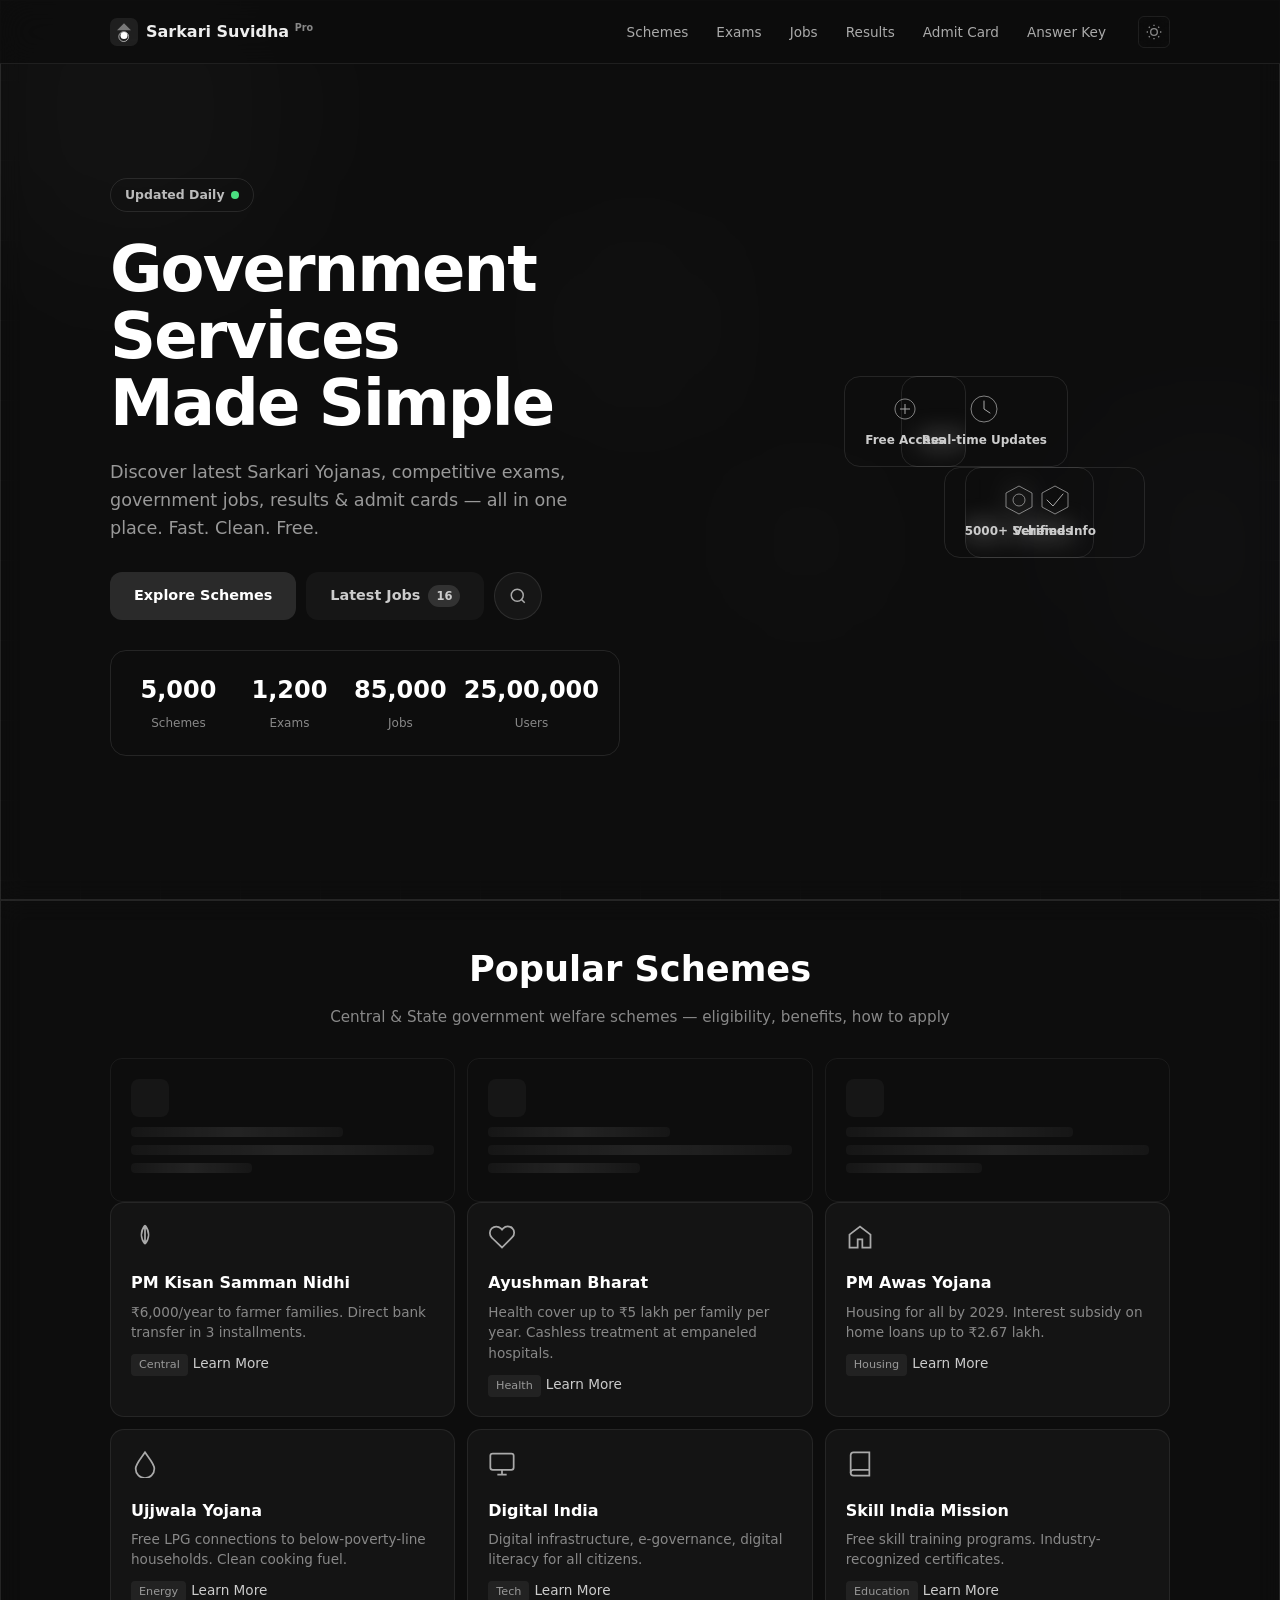
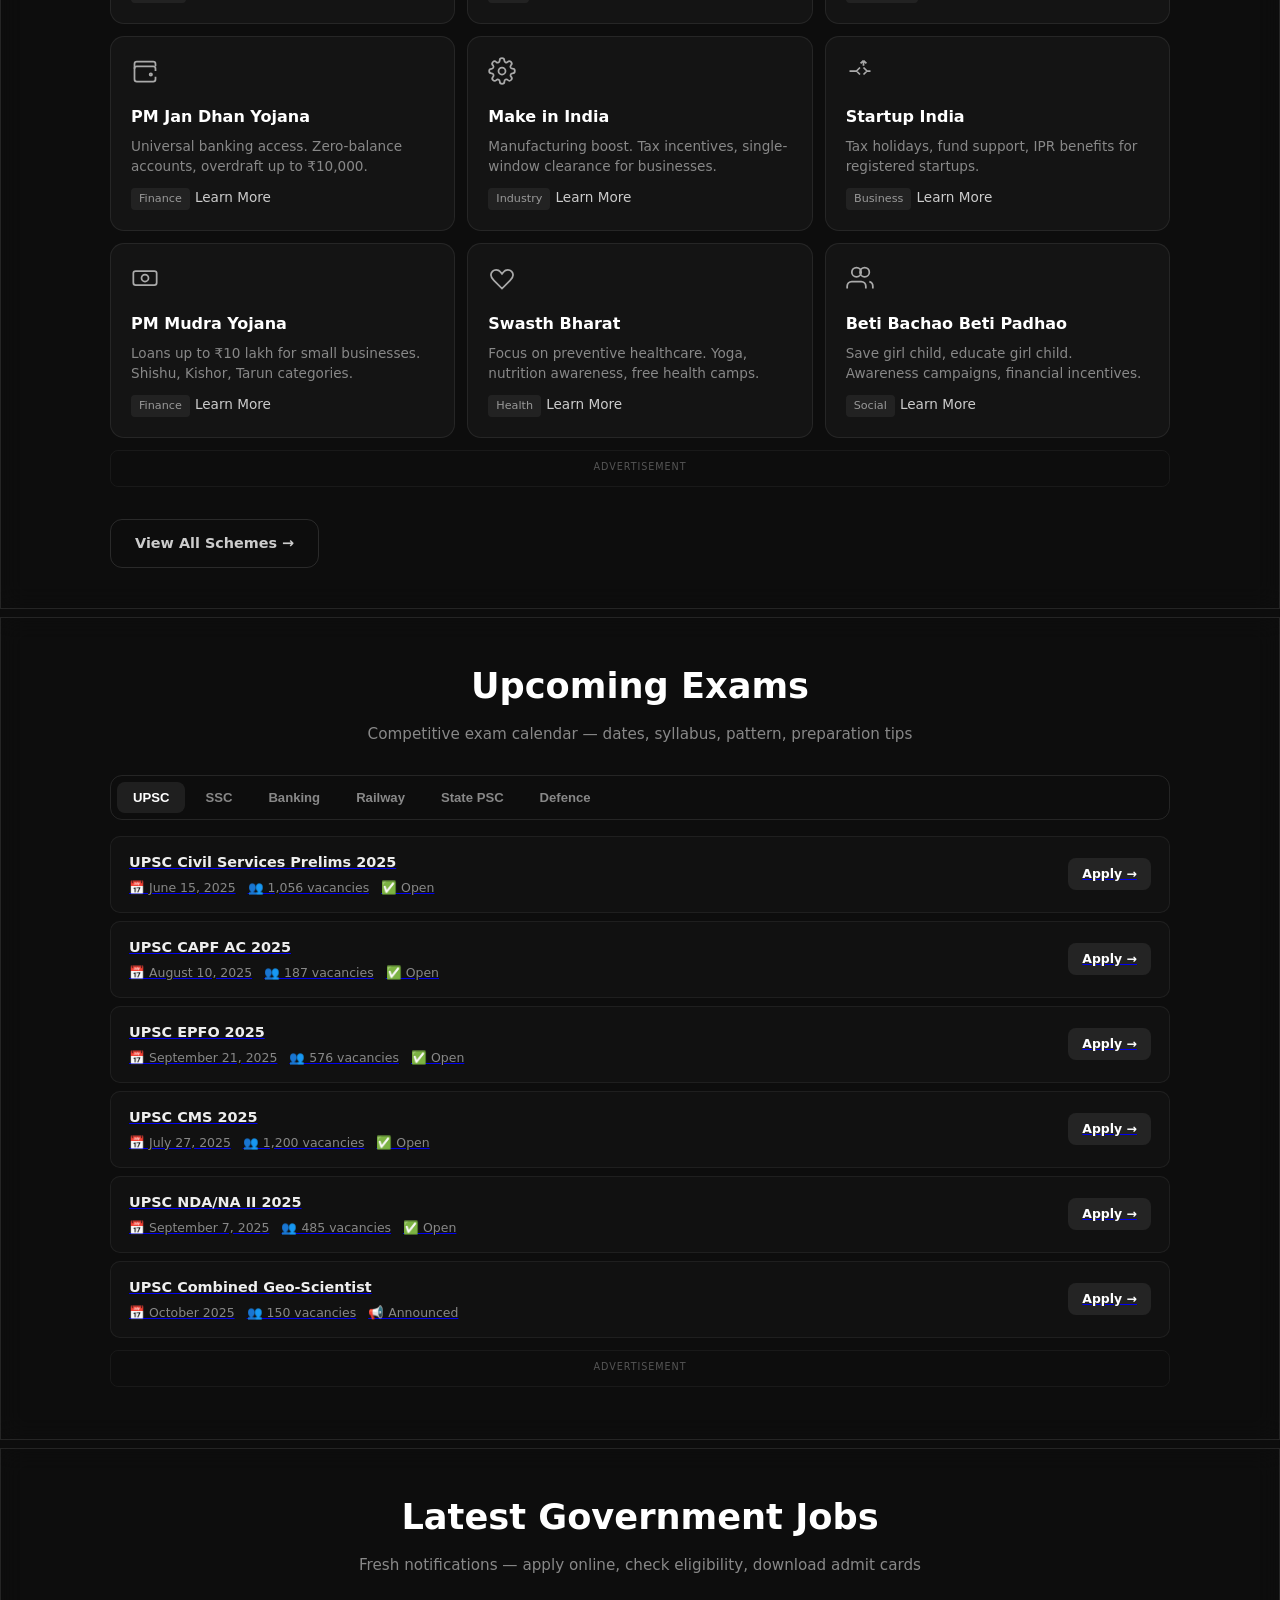
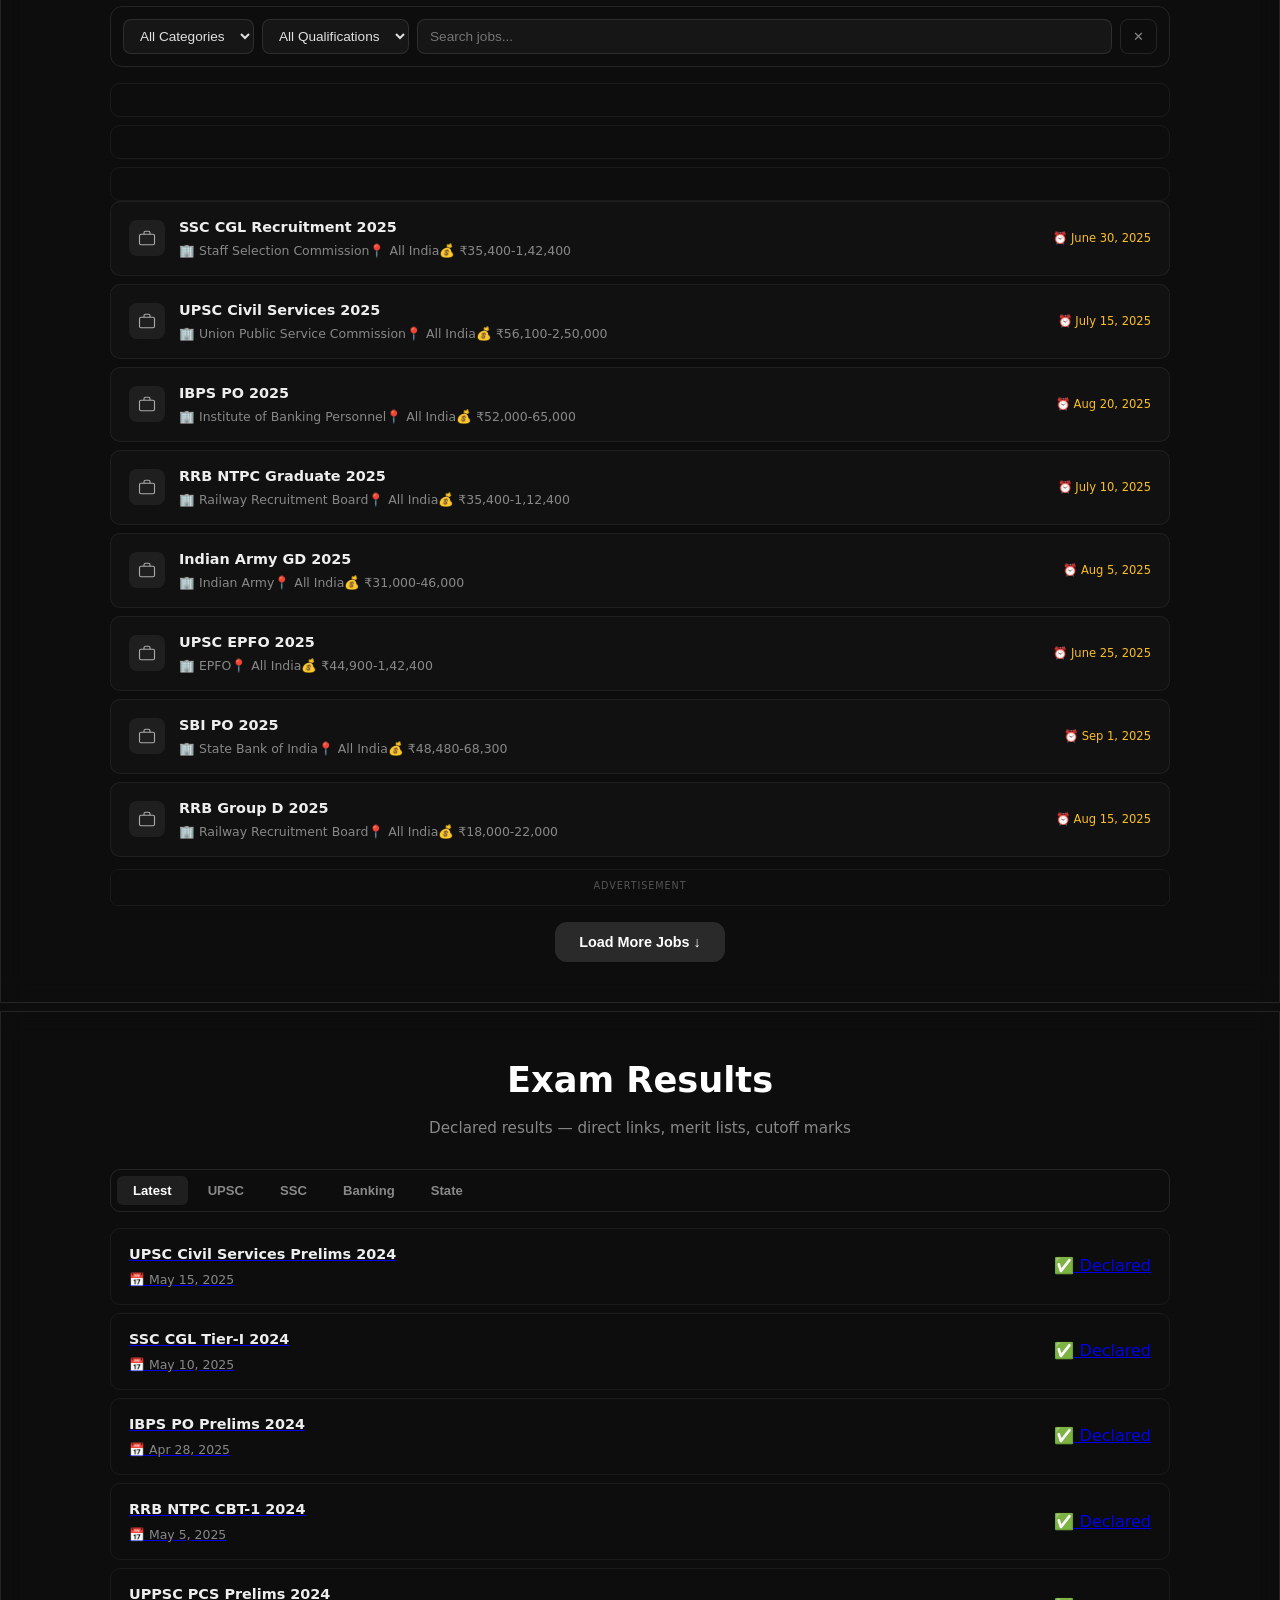
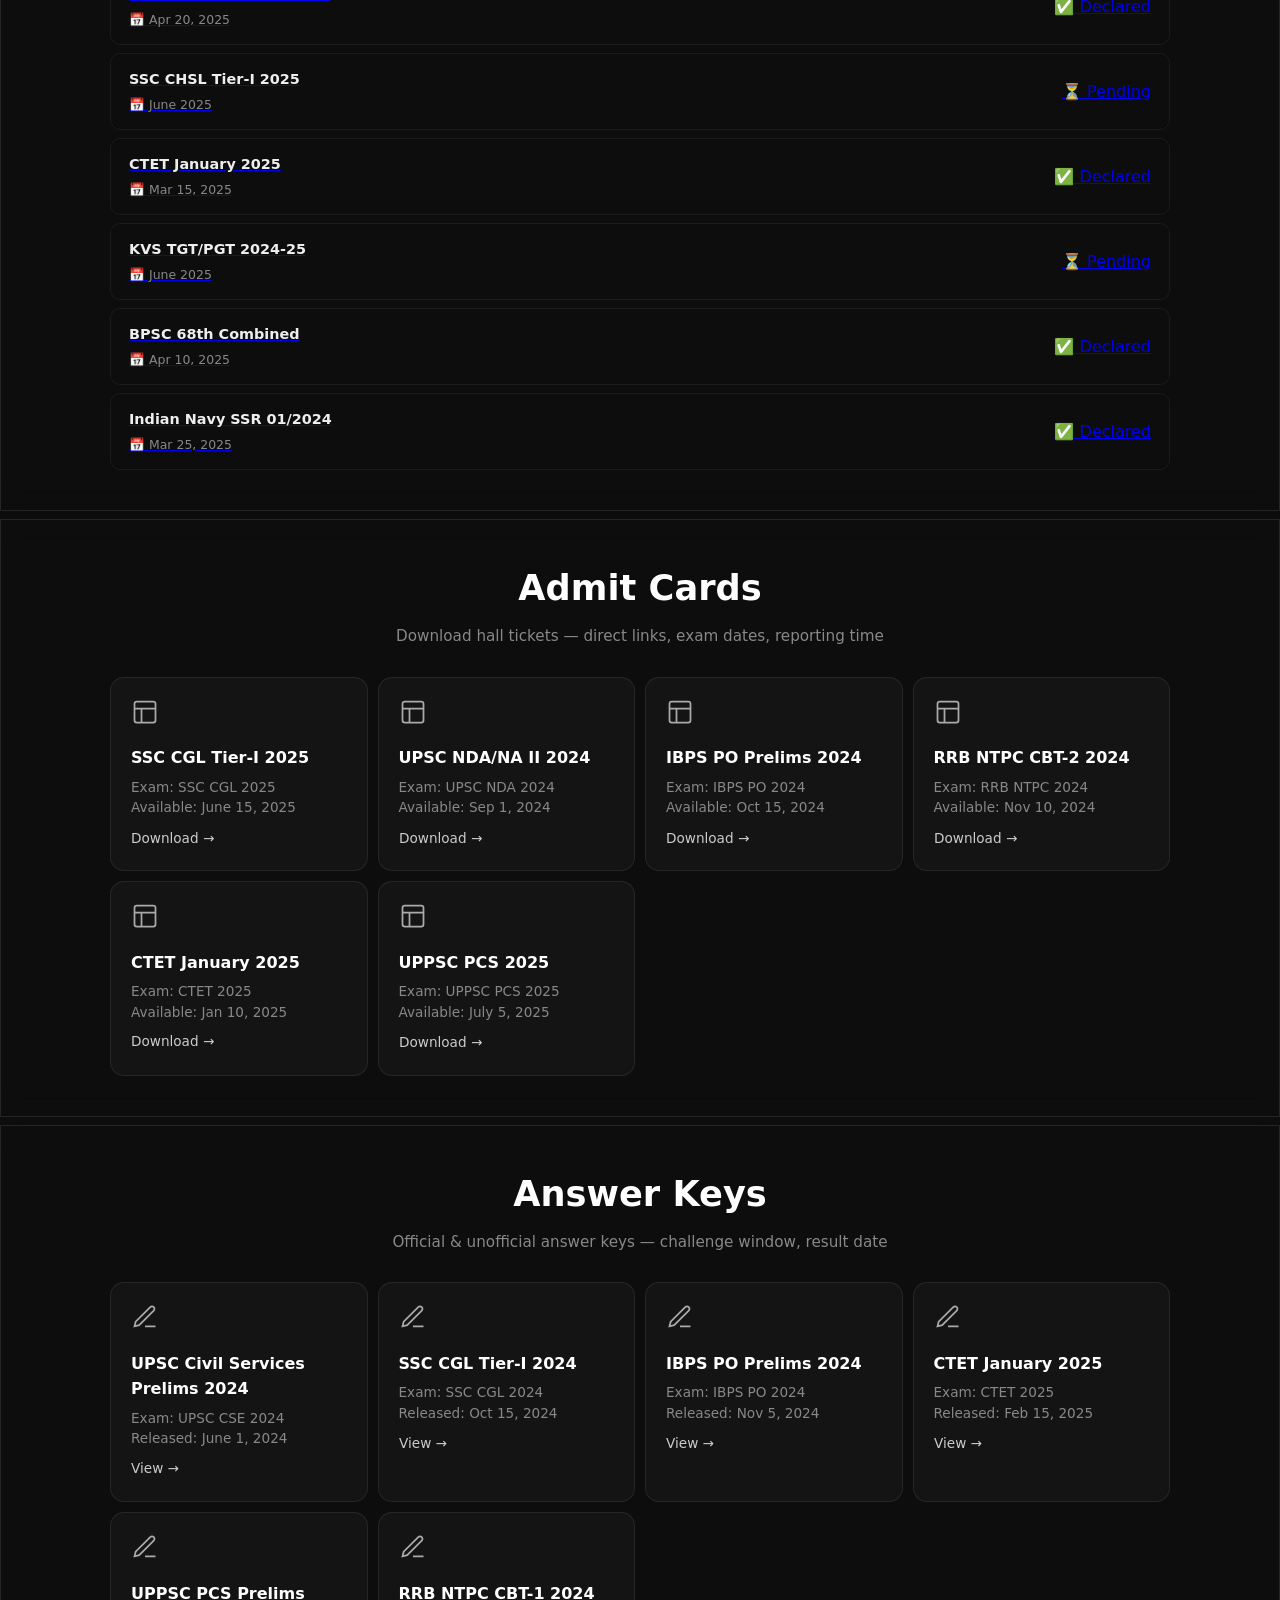
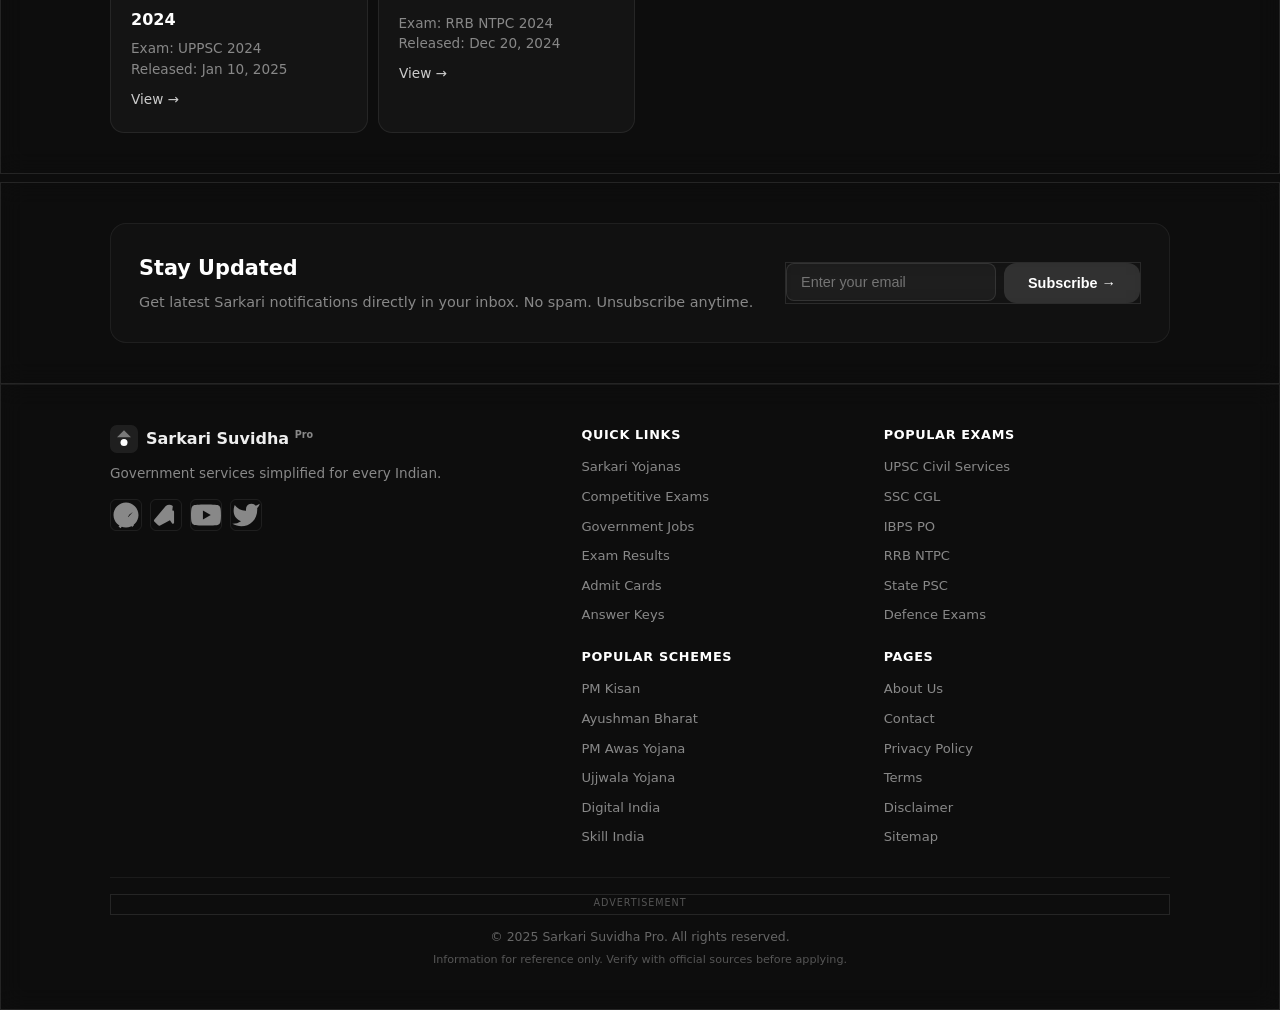
==== commit efcd3ebc: "Update Monetag zone ID to f777923a656a6851a964b8cb54790337" ====
--- a/index.html
+++ b/index.html
@@ -8,7 +8,7 @@
   <meta name="color-scheme" content="dark light">
   <meta name="description" content="Sarkari Suvidha Pro — Government schemes, competitive exams, jobs & results. Premium glassmorphism portal with real-time updates.">
   <meta name="keywords" content="sarkari yojana, government schemes, UPSC, SSC, government jobs, exam results, admit card, india">
-  <meta name="monetag" content="4d812b3e49e9fbb4acd04dbca11b6193">
+  <meta name="monetag" content="f777923a656a6851a964b8cb54790337">
   <meta name="robots" content="index, follow">
   <meta name="googlebot" content="index, follow, max-snippet:-1, max-image-preview:large">
   
--- a/styles.css
+++ b/styles.css
@@ -1,354 +1,315 @@
 /* ═══════════════════════════════════════════════════
-   MONETAG EARN PRO — Clean Glassmorphism v2.1
-   100% compatible | Dark only | 60fps
+   SARKARI SUVIDHA PRO — Crystal Clear Dark v3
+   No animation opacity | No gradient-text tricks
+   Clean, bold, visible to everyone
    ═══════════════════════════════════════════════════ */
 
-:root {
-  --black: #050505;
-  --white: #fff;
-  --gray-900: #111;
-  --gray-800: #1a1a1a;
-  --gray-700: #2a2a2a;
-  --gray-600: #666;
-  --gray-500: #888;
-  --gray-400: #aaa;
-  --gray-300: #ccc;
-  --gray-200: #ddd;
-  --gray-100: #eee;
-
-  --bg: #050505;
-  --surface: #0d0d0d;
-  --text: #f0f0f0;
-  --text-secondary: #999;
-  --text-tertiary: #555;
-  --border: rgba(255,255,255,0.08);
-  --border-hover: rgba(255,255,255,0.15);
-  --glass-bg: rgba(255,255,255,0.04);
-  --glass-hover: rgba(255,255,255,0.08);
-  --glass-blur: 20px;
-  --glow: 0 8px 32px rgba(0,0,0,0.6);
-  --glow-hover: 0 12px 48px rgba(0,0,0,0.8);
-  --gradient: linear-gradient(135deg, #fff, #aaa, #fff);
-
-  --font: -apple-system, BlinkMacSystemFont, 'Segoe UI', system-ui, sans-serif;
-  --display: -apple-system, BlinkMacSystemFont, 'Segoe UI', system-ui, sans-serif;
-
-  --header-h: 64px;
-  --max-w: 1100px;
-  --radius: 12px;
-  --radius-lg: 20px;
-  --radius-xl: 28px;
-
-  --ease: cubic-bezier(0.16, 1, 0.3, 1);
-  --fast: 200ms var(--ease);
-  --base: 400ms var(--ease);
-}
-
-*, *::before, *::after { margin:0; padding:0; box-sizing:border-box; }
-
-html {
-  font-size: 16px;
-  -webkit-text-size-adjust: 100%;
-  scroll-behavior: smooth;
-  scroll-padding-top: calc(var(--header-h) + 16px);
-}
-
-@media (prefers-reduced-motion: reduce) {
-  html { scroll-behavior: auto; }
-  *, *::before, *::after { animation-duration:0.01ms!important; transition-duration:0.01ms!important; }
-}
+* { margin: 0; padding: 0; box-sizing: border-box; }
+
+html { scroll-behavior: smooth; background: #0d0d0d; }
 
 body {
-  font-family: var(--font);
-  background: var(--bg);
-  color: var(--text);
+  font-family: -apple-system, BlinkMacSystemFont, 'Segoe UI', system-ui, sans-serif;
+  background: #0d0d0d;
+  color: #e0e0e0;
   line-height: 1.6;
   min-height: 100vh;
   overflow-x: hidden;
-  -webkit-font-smoothing: antialiased;
-}
-
-/* ── Ambient ── */
-.bg-ambient { position:fixed; inset:0; z-index:0; pointer-events:none; overflow:hidden; }
+}
+
+/* ── Container ── */
+.container { width: 100%; max-width: 1100px; margin: 0 auto; padding: 0 20px; }
+
+/* ── Glass base ── */
+.glass {
+  border: 1px solid rgba(255,255,255,0.10);
+  backdrop-filter: blur(12px);
+  -webkit-backdrop-filter: blur(12px);
+}
+
+/* ── Ambient Background ── */
+.bg-ambient { position: fixed; inset: 0; z-index: 0; overflow: hidden; pointer-events: none; }
 .orb {
-  position:absolute; border-radius:50%; filter:blur(80px);
-  opacity:0.1; will-change:transform;
-}
-.orb-1 { width:500px; height:500px; background:radial-gradient(circle,#fff 0%,transparent 70%); top:-200px; right:-100px; animation:orb1 20s var(--ease) infinite alternate; }
-.orb-2 { width:350px; height:350px; background:radial-gradient(circle,#aaa 0%,transparent 70%); bottom:-150px; left:-100px; animation:orb2 25s var(--ease) infinite alternate-reverse; }
-.orb-3 { width:250px; height:250px; background:radial-gradient(circle,#666 0%,transparent 70%); top:40%; left:50%; transform:translate(-50%,-50%); animation:orb3 12s var(--ease) infinite alternate; }
-@keyframes orb1 { 0%{transform:translate(0,0) scale(1)} 100%{transform:translate(50px,30px) scale(1.1)} }
-@keyframes orb2 { 0%{transform:translate(0,0) scale(1)} 100%{transform:translate(-40px,50px) scale(1.15)} }
-@keyframes orb3 { 0%{opacity:0.05;transform:translate(-50%,-50%) scale(0.8)} 100%{opacity:0.15;transform:translate(-50%,-50%) scale(1.2)} }
-.grid-overlay { position:absolute; inset:0; background-image:linear-gradient(rgba(255,255,255,0.02) 1px,transparent 1px),linear-gradient(90deg,rgba(255,255,255,0.02) 1px,transparent 1px); background-size:60px 60px; }
-
-/* ── Glass ── */
-.glass {
-  background: var(--glass-bg);
-  backdrop-filter: blur(var(--glass-blur));
-  -webkit-backdrop-filter: blur(var(--glass-blur));
-  border: 1px solid var(--border);
-  box-shadow: var(--glow);
-  transition: background var(--base), border-color var(--base), transform var(--base), box-shadow var(--base);
-}
-
-.container { width:100%; max-width:var(--max-w); margin:0 auto; padding:0 20px; }
-
-/* ── Skip ── */
-.skip-link { position:fixed; top:-100%; left:16px; z-index:9999; padding:8px 20px; border-radius:8px; font-size:14px; font-weight:600; }
-.skip-link:focus { top:16px; }
-
-/* ── Progress ── */
-.progress-bar { position:fixed; top:0; left:0; z-index:9999; height:2px; background:linear-gradient(90deg,#666,#fff); width:0%; transition:width 100ms linear; }
+  position: absolute; border-radius: 50%; filter: blur(80px);
+  animation: orbFloat 20s ease-in-out infinite;
+}
+.orb-1 { width: 400px; height: 400px; background: radial-gradient(circle,rgba(255,255,255,0.04),transparent); top: -10%; left: -5%; }
+.orb-2 { width: 350px; height: 350px; background: radial-gradient(circle,rgba(200,200,255,0.03),transparent); bottom: 20%; right: -8%; animation-delay: -7s; }
+.orb-3 { width: 250px; height: 250px; background: radial-gradient(circle,rgba(255,255,255,0.03),transparent); bottom: 50%; left: 40%; animation-delay: -14s; }
+.orb-4 { width: 180px; height: 180px; background: radial-gradient(circle,rgba(255,255,255,0.04),transparent); bottom: 30%; right: 30%; animation-delay: -5s; }
+.grid-overlay {
+  position: absolute; inset: 0;
+  background-image: 
+    linear-gradient(rgba(255,255,255,0.02) 1px, transparent 1px),
+    linear-gradient(90deg, rgba(255,255,255,0.02) 1px, transparent 1px);
+  background-size: 80px 80px;
+}
+@keyframes orbFloat {
+  0%,100% { transform: translate(0,0) scale(1); }
+  33% { transform: translate(30px,-30px) scale(1.05); }
+  66% { transform: translate(-20px,20px) scale(0.95); }
+}
 
 /* ── Header ── */
-.header { position:fixed; top:0; left:0; right:0; z-index:100; height:var(--header-h); background:rgba(5,5,5,0.9); backdrop-filter:blur(20px); -webkit-backdrop-filter:blur(20px); border-bottom:1px solid var(--border); }
-.header-inner { display:flex; align-items:center; justify-content:space-between; height:100%; gap:16px; }
-
-.logo { display:flex; align-items:center; gap:8px; text-decoration:none; font-weight:700; font-size:1.1rem; color:var(--text)!important; }
-.logo-icon { width:28px; height:28px; }
-.logo-bg { fill:var(--gray-800); }
-.logo-triangle { fill:var(--text); opacity:0.9; }
-.logo-dot { fill:var(--text); }
-.logo sup { font-size:0.5rem; opacity:0.5; vertical-align:super; margin-left:1px; }
-
-.nav-list { display:flex; list-style:none; gap:4px; }
-.nav-link { text-decoration:none; color:var(--text-secondary); padding:6px 14px; border-radius:6px; font-size:0.85rem; font-weight:500; transition:color var(--fast); }
-.nav-link:hover { color:var(--text); }
-
-.nav-toggle { display:none; background:none; border:none; cursor:pointer; padding:8px; color:var(--text); }
-.hamburger { display:block; width:22px; height:2px; background:var(--text); position:relative; }
-.hamburger::before, .hamburger::after { content:''; position:absolute; width:22px; height:2px; background:var(--text); }
-.hamburger::before { top:-7px; } .hamburger::after { top:7px; }
-.nav-toggle[aria-expanded="true"] .hamburger { background:transparent; }
-.nav-toggle[aria-expanded="true"] .hamburger::before { transform:translateY(7px) rotate(45deg); }
-.nav-toggle[aria-expanded="true"] .hamburger::after { transform:translateY(-7px) rotate(-45deg); }
-
-@media (max-width:768px) {
-  .nav-toggle { display:block; }
-  .nav-list {
-    position:fixed; top:var(--header-h); left:0; right:0; flex-direction:column; padding:16px;
-    background:rgba(5,5,5,0.95); backdrop-filter:blur(20px);
-    border-bottom:1px solid var(--border);
-    transform:translateY(-100%); opacity:0; pointer-events:none;
-    transition:all var(--base);
-  }
-  .nav-list.open { transform:translateY(0); opacity:1; pointer-events:all; }
-  .nav-link { font-size:1rem; padding:12px 16px; }
-}
+.header {
+  position: fixed; top: 0; left: 0; right: 0; z-index: 100;
+  height: 64px; background: rgba(13,13,13,0.88);
+  backdrop-filter: blur(16px); -webkit-backdrop-filter: blur(16px);
+  border-bottom: 1px solid rgba(255,255,255,0.08);
+}
+.header-inner { display: flex; align-items: center; height: 100%; gap: 20px; }
+.logo { display: flex; align-items: center; gap: 8px; text-decoration: none; color: #fff; font-weight: 700; font-size: 1rem; }
+.logo-icon { width: 28px; height: 28px; }
+.logo-bg { fill: rgba(255,255,255,0.08); }
+.logo-triangle { fill: rgba(255,255,255,0.4); }
+.logo-dot { fill: #fff; }
+.logo-text { color: #eee; } .logo-text sup { font-size: 0.6em; color: #888; }
+
+.nav { margin-left: auto; }
+.nav-list { display: flex; list-style: none; gap: 4px; }
+.nav-link { text-decoration: none; color: #aaa; font-size: 0.85rem; font-weight: 500; padding: 8px 12px; border-radius: 8px; transition: all 0.2s; }
+.nav-link:hover { color: #fff; background: rgba(255,255,255,0.06); }
+.nav-toggle { display: none; background: none; border: none; cursor: pointer; padding: 8px; }
+.hamburger { display: block; width: 22px; height: 2px; background: #ccc; position: relative; transition: 0.3s; }
+.hamburger::before, .hamburger::after { content: ''; position: absolute; left: 0; width: 22px; height: 2px; background: #ccc; transition: 0.3s; }
+.hamburger::before { top: -7px; }
+.hamburger::after { top: 7px; }
+
+.header-actions { display: flex; align-items: center; gap: 8px; }
+.theme-toggle { background: none; border: 1px solid rgba(255,255,255,0.08); border-radius: 6px; padding: 6px; cursor: pointer; color: #888; display: flex; align-items: center; justify-content: center; width: 32px; height: 32px; }
+.sun-icon, .moon-icon { width: 16px; height: 16px; }
+.sun-icon { display: block; }
+.moon-icon { display: none; }
+
+/* ── Skip Link ── */
+.skip-link { position: fixed; top: -100%; left: 16px; z-index: 9999; padding: 8px 20px; border-radius: 6px; font-size: 14px; background: #222; color: #fff; }
+.skip-link:focus { top: 16px; }
+
+/* ── Progress Bar ── */
+.progress-bar { position: fixed; top: 0; left: 0; z-index: 9999; height: 2px; background: #888; width: 0%; transition: width 100ms linear; }
 
 /* ── Hero ── */
-.hero { position:relative; z-index:1; min-height:100dvh; display:flex; align-items:center; padding:var(--header-h) 0 60px; margin-bottom:16px; border-radius:0 0 var(--radius-xl) var(--radius-xl); border-top:none; }
-.hero-inner { display:grid; grid-template-columns:1fr 1fr; gap:60px; align-items:center; padding:60px 0; }
-.hero-badge { display:inline-flex; align-items:center; gap:8px; padding:4px 14px; border-radius:999px; font-size:0.75rem; font-weight:600; color:var(--text-secondary); text-transform:uppercase; letter-spacing:0.05em; margin-bottom:20px; }
-.pulse { display:inline-block; width:6px; height:6px; border-radius:50%; background:#22c55e; animation:pulse-dot 2s infinite; }
-@keyframes pulse-dot { 0%,100%{opacity:1;transform:scale(1)} 50%{opacity:0.5;transform:scale(0.8)} }
-.hero-title { font-size:clamp(2rem,5vw,3.5rem); font-weight:800; line-height:1.05; letter-spacing:-0.03em; margin-bottom:16px; background:var(--gradient); -webkit-background-clip:text; -webkit-text-fill-color:transparent; background-clip:text; }
-.highlight { background:var(--gradient); -webkit-background-clip:text; -webkit-text-fill-color:transparent; background-clip:text; }
-.hero-subtitle { font-size:clamp(0.95rem,1.5vw,1.1rem); color:var(--text-secondary); line-height:1.7; margin-bottom:24px; max-width:480px; }
-.hero-actions { display:flex; gap:12px; flex-wrap:wrap; align-items:center; }
-.btn { display:inline-flex; align-items:center; justify-content:center; gap:8px; padding:12px 24px; border-radius:10px; font-size:0.9rem; font-weight:600; text-decoration:none; cursor:pointer; border:none; color:var(--text); font-family:var(--font); transition:all var(--fast); }
-.btn-primary { background:rgba(255,255,255,0.1); border:1px solid rgba(255,255,255,0.15); }
-.btn-primary:hover { background:rgba(255,255,255,0.15); border-color:rgba(255,255,255,0.25); transform:translateY(-1px); }
-.btn-secondary { background:transparent; border:1px solid var(--border); }
-.btn-secondary:hover { border-color:var(--border-hover); background:var(--glass-hover); }
-.btn-search { width:44px; height:44px; padding:0; border-radius:50%; display:flex; align-items:center; justify-content:center; background:transparent; border:1px solid var(--border); }
-.btn-search:hover { border-color:var(--border-hover); background:var(--glass-hover); }
-.btn-badge { background:rgba(255,255,255,0.1); padding:2px 8px; border-radius:999px; font-size:0.7rem; }
-
-.hero-stats { display:grid; grid-template-columns:repeat(4,1fr); gap:12px; padding:20px; border-radius:var(--radius-lg); margin-top:40px; }
-.stat { text-align:center; padding:8px; }
-.stat-value { display:block; font-size:1.6rem; font-weight:800; background:var(--gradient); -webkit-background-clip:text; -webkit-text-fill-color:transparent; background-clip:text; line-height:1.2; }
-.stat-label { display:block; font-size:0.75rem; color:var(--text-tertiary); font-weight:500; text-transform:uppercase; letter-spacing:0.05em; }
-
-.hero-visual { position:relative; height:350px; display:flex; align-items:center; justify-content:center; }
-.floating-card { position:absolute; display:flex; align-items:center; gap:12px; padding:14px 20px; border-radius:12px; font-size:0.85rem; font-weight:600; white-space:nowrap; color:var(--text-secondary); }
-.floating-card svg { width:28px; height:28px; opacity:0.5; }
-.card-1 { top:10%; right:10%; animation:float1 6s var(--ease) infinite alternate; }
-.card-2 { bottom:20%; left:5%; animation:float2 7s var(--ease) infinite alternate; }
-.card-3 { bottom:5%; right:15%; animation:float3 8s var(--ease) infinite alternate; }
-.card-4 { top:15%; left:15%; animation:float1 9s var(--ease) infinite alternate-reverse; }
-@keyframes float1 { 0%{transform:translate(0,0) rotate(-2deg)} 100%{transform:translate(10px,-15px) rotate(2deg)} }
-@keyframes float2 { 0%{transform:translate(0,0) rotate(2deg)} 100%{transform:translate(-10px,-10px) rotate(-2deg)} }
-@keyframes float3 { 0%{transform:translate(0,0) rotate(0deg)} 100%{transform:translate(12px,-8px) rotate(3deg)} }
-
-@media (max-width:900px) {
-  .hero-inner { grid-template-columns:1fr; text-align:center; }
-  .hero-stats { grid-template-columns:repeat(2,1fr); }
-  .hero-actions { justify-content:center; }
-  .hero-subtitle { margin:0 auto 24px; }
-  .hero-visual { display:none; }
-}
-
-/* ── Section ── */
-.section { position:relative; z-index:1; padding:60px 0; margin-bottom:16px; border-radius:var(--radius-xl); }
-.section-header { text-align:center; margin-bottom:40px; }
-.section-title { font-size:clamp(1.6rem,3vw,2.5rem); font-weight:800; line-height:1.1; letter-spacing:-0.02em; margin-bottom:12px; }
-.section-subtitle { color:var(--text-secondary); font-size:1rem; max-width:500px; margin:0 auto; }
-.section-cta { display:inline-flex; margin:32px auto 0; }
-
-/* ── Cards ── */
-.cards-grid { display:grid; grid-template-columns:repeat(auto-fill,minmax(280px,1fr)); gap:16px; }
-.card { padding:24px; border-radius:var(--radius-lg); cursor:pointer; position:relative; overflow:hidden; }
-.card::before { content:''; position:absolute; top:0; left:0; right:0; height:1px; background:linear-gradient(90deg,transparent,var(--border-hover),transparent); opacity:0; transition:opacity var(--base); }
-.card:hover::before { opacity:1; }
-.card:hover { transform:translateY(-3px); background:var(--glass-hover); border-color:var(--border-hover); box-shadow:var(--glow-hover); }
-.card-icon { width:44px; height:44px; border-radius:10px; display:flex; align-items:center; justify-content:center; margin-bottom:16px; background:var(--glass-bg); border:1px solid var(--border); }
-.card-icon svg { width:22px; height:22px; opacity:0.6; }
-.card-title { font-size:1.05rem; font-weight:700; margin-bottom:8px; }
-.card-desc { font-size:0.85rem; color:var(--text-secondary); line-height:1.5; margin-bottom:12px; }
-.card-tag { display:inline-block; padding:2px 10px; border-radius:999px; font-size:0.7rem; font-weight:600; background:var(--glass-bg); border:1px solid var(--border); color:var(--text-secondary); }
-.card-link { display:inline-flex; align-items:center; gap:4px; font-size:0.8rem; font-weight:600; color:var(--text-secondary); text-decoration:none; margin-top:12px; transition:color var(--fast); }
-.card-link:hover { color:var(--text); }
+.hero { position: relative; z-index: 1; min-height: 100vh; display: flex; align-items: center; padding: 84px 0 50px; overflow: hidden; }
+.hero-inner { display: grid; grid-template-columns: 1fr 1fr; gap: 40px; align-items: center; }
+.hero-content { }
+.hero-badge {
+  display: inline-flex; align-items: center; gap: 6px; padding: 6px 14px;
+  border-radius: 999px; font-size: 0.78rem; font-weight: 600; color: #bbb;
+  margin-bottom: 24px;
+}
+.pulse { display: inline-block; width: 8px; height: 8px; border-radius: 50%; background: #4ade80; animation: pulse 2s infinite; }
+@keyframes pulse { 0%,100%{opacity:1} 50%{opacity:.3} }
+.hero-title { font-size: clamp(2.2rem, 5vw, 4rem); font-weight: 800; line-height: 1.05; letter-spacing: -0.03em; margin-bottom: 20px; color: #fff; }
+.hero-title .highlight { color: #fff; }
+.hero-subtitle { font-size: 1.1rem; color: #999; line-height: 1.6; margin-bottom: 30px; max-width: 500px; }
+.hero-actions { display: flex; gap: 10px; flex-wrap: wrap; margin-bottom: 30px; }
+.btn { display: inline-flex; align-items: center; gap: 8px; padding: 12px 24px; border-radius: 12px; font-weight: 600; font-size: 0.9rem; text-decoration: none; transition: all 0.2s; cursor: pointer; border: none; }
+.btn-primary { background: rgba(255,255,255,0.12); color: #fff; }
+.btn-primary:hover { background: rgba(255,255,255,0.18); }
+.btn-secondary { background: rgba(255,255,255,0.04); color: #ccc; }
+.btn-secondary:hover { background: rgba(255,255,255,0.10); color: #fff; }
+.btn-search { width: 48px; height: 48px; border-radius: 50%; padding: 0; background: rgba(255,255,255,0.04); border: 1px solid rgba(255,255,255,0.10); color: #aaa; display: inline-flex; align-items: center; justify-content: center; cursor: pointer; }
+.btn-search:hover { background: rgba(255,255,255,0.10); color: #fff; }
+.btn-outline { background: transparent; border: 1px solid rgba(255,255,255,0.12); color: #ccc; }
+.btn-outline:hover { border-color: rgba(255,255,255,0.25); color: #fff; }
+.btn-badge { background: rgba(255,255,255,0.12); padding: 2px 8px; border-radius: 999px; font-size: 0.72rem; }
+
+.hero-stats { display: grid; grid-template-columns: repeat(4,1fr); gap: 16px; padding: 20px; border-radius: 16px; }
+.stat { text-align: center; }
+.stat-value { display: block; font-size: 1.5rem; font-weight: 800; color: #fff; font-variant-numeric: tabular-nums; }
+.stat-label { font-size: 0.75rem; color: #888; margin-top: 2px; }
+
+.hero-visual { position: relative; }
+.floating-card {
+  position: absolute; display: flex; flex-direction: column; align-items: center; gap: 6px;
+  padding: 16px 20px; border-radius: 16px; font-size: 0.75rem; font-weight: 600; color: #ccc;
+  animation: fc1 8s ease-in-out infinite;
+}
+.floating-card svg { width: 32px; height: 32px; color: #aaa; }
+.card-1 { top: 5%; right: 15%; animation-delay: 0s; }
+.card-2 { top: 35%; right: 5%; animation-delay: -3s; width: 180px; }
+.card-3 { bottom: 20%; right: 20%; animation-delay: -6s; }
+.card-4 { bottom: 5%; right: 40%; animation-delay: -1.5s; }
+@keyframes fc1 {
+  0%,100%{transform:translateY(0)}
+  50%{transform:translateY(-10px)}
+}
+
+/* ── Sections ── */
+.section { position: relative; z-index: 1; padding: 40px 0; margin-bottom: 8px; }
+.section-header { text-align: center; margin-bottom: 28px; }
+.section-title { font-size: clamp(1.5rem,3vw,2.2rem); font-weight: 700; color: #fff; margin-bottom: 8px; }
+.section-title .highlight { color: #fff; }
+.section-subtitle { color: #888; font-size: 0.95rem; }
+.section-cta { margin-top: 20px; display: inline-flex; }
+.section-ad { padding: 8px; text-align: center; margin: 12px 0; border: 1px solid rgba(255,255,255,0.05); border-radius: 8px; }
+.ad-label { font-size: 0.6rem; color: #555; text-transform: uppercase; letter-spacing: 0.1em; margin-bottom: 4px; }
+
+/* ── Cards Grid ── */
+.cards-grid { display: grid; grid-template-columns: repeat(auto-fill, minmax(280px, 1fr)); gap: 12px; }
+.card { padding: 20px; border-radius: 14px; background: rgba(255,255,255,0.03); border: 1px solid rgba(255,255,255,0.08); }
+.card-icon { margin-bottom: 12px; }
+.card-icon svg { width: 28px; height: 28px; color: #aaa; }
+.card-title { font-weight: 600; color: #fff; margin-bottom: 6px; font-size: 1rem; }
+.card-desc { font-size: 0.85rem; color: #888; line-height: 1.5; }
+.card-tag { display: inline-block; margin-top: 8px; padding: 2px 8px; border-radius: 4px; font-size: 0.7rem; background: rgba(255,255,255,0.06); color: #999; }
+.card-link { color: #ccc; text-decoration: none; font-size: 0.85rem; display: inline-flex; align-items: center; gap: 4px; margin-top: 10px; }
+
+/* ── Tabs ── */
+.tabs { display: flex; gap: 4px; padding: 6px; border-radius: 12px; margin-bottom: 16px; overflow-x: auto; }
+.tab-btn { padding: 8px 16px; border-radius: 8px; border: none; background: transparent; color: #888; font-size: 0.82rem; font-weight: 600; cursor: pointer; white-space: nowrap; }
+.tab-btn:hover { color: #fff; }
+.tab-btn.active { background: rgba(255,255,255,0.08); color: #fff; }
+.tab-panel { display: none; }
+.tab-panel.active { display: block; }
+.tab-panels { min-height: 100px; }
+
+/* ── Exam List ── */
+.exam-list { display: grid; gap: 8px; }
+.exam-item {
+  display: flex; align-items: center; justify-content: space-between;
+  padding: 14px 18px; border-radius: 10px; border: 1px solid rgba(255,255,255,0.06);
+  background: rgba(255,255,255,0.02);
+}
+.exam-name { font-weight: 600; color: #eee; font-size: 0.9rem; }
+.exam-meta { display: flex; gap: 12px; margin-top: 4px; font-size: 0.78rem; color: #888; }
+.exam-action { padding: 6px 14px; border-radius: 8px; font-size: 0.78rem; font-weight: 600; color: #fff; text-decoration: none; background: rgba(255,255,255,0.08); white-space: nowrap; }
+.exam-action:hover { background: rgba(255,255,255,0.14); }
+
+/* ── Jobs ├── */
+.job-filters { display: flex; gap: 8px; padding: 12px; border-radius: 12px; margin-bottom: 16px; flex-wrap: wrap; }
+.filter-select, .filter-input { padding: 8px 12px; border-radius: 8px; border: 1px solid rgba(255,255,255,0.10); background: rgba(255,255,255,0.04); color: #e0e0e0; font-size: 0.85rem; }
+.filter-select option { background: #1a1a1a; color: #e0e0e0; }
+.filter-input { flex: 1; min-width: 150px; }
+.filter-reset { padding: 8px 12px; border-radius: 8px; border: 1px solid rgba(255,255,255,0.10); background: transparent; color: #888; cursor: pointer; }
+.filter-reset:hover { border-color: rgba(255,255,255,0.20); color: #fff; }
+
+.jobs-grid { display: grid; gap: 8px; }
+
+.job-card { display: flex; align-items: center; gap: 14px; padding: 14px 18px; border-radius: 10px; border: 1px solid rgba(255,255,255,0.06); background: rgba(255,255,255,0.02); cursor: pointer; transition: all 0.2s; }
+.job-card:hover { background: rgba(255,255,255,0.04); border-color: rgba(255,255,255,0.12); }
+.job-logo { width: 36px; height: 36px; border-radius: 8px; background: rgba(255,255,255,0.06); display: flex; align-items: center; justify-content: center; flex-shrink: 0; }
+.job-logo svg { width: 18px; height: 18px; color: #aaa; }
+.job-info { flex: 1; }
+.job-title { font-weight: 600; color: #eee; font-size: 0.9rem; }
+.job-details { font-size: 0.78rem; color: #888; margin-top: 2px; white-space: nowrap; overflow: hidden; text-overflow: ellipsis; }
+.job-deadline { font-size: 0.72rem; color: #fbbf24; white-space: nowrap; }
+
+.load-more-wrapper { text-align: center; margin-top: 16px; }
+
+/* ── Results ── */
+.results-tabs { display: flex; gap: 4px; padding: 6px; border-radius: 10px; margin-bottom: 16px; overflow-x: auto; }
+.result-tab { padding: 7px 16px; border-radius: 6px; border: none; background: transparent; color: #888; font-size: 0.82rem; font-weight: 600; cursor: pointer; white-space: nowrap; }
+.result-tab:hover { color: #fff; }
+.result-tab.active { background: rgba(255,255,255,0.08); color: #fff; }
+.results-list { display: grid; gap: 8px; }
+.result-item { display: flex; align-items: center; justify-content: space-between; padding: 14px 18px; border-radius: 10px; border: 1px solid rgba(255,255,255,0.06); }
+
+/* ── Admit Grid ── */
+.admit-grid { display: grid; grid-template-columns: repeat(auto-fill, minmax(250px, 1fr)); gap: 10px; }
+.admit-grid .result-item { }
+
+/* ── Answer Grid ── */
+.answer-grid { display: grid; grid-template-columns: repeat(auto-fill, minmax(240px, 1fr)); gap: 10px; }
+
+/* ── Search ── */
+.search-overlay { position: fixed; inset: 0; z-index: 200; display: flex; align-items: flex-start; justify-content: center; padding: 80px 16px; background: rgba(0,0,0,0.92); display: none; }
+.search-overlay.visible { display: flex; }
+.search-container { width: 100%; max-width: 520px; }
+.search-bar { display: flex; align-items: center; gap: 10px; padding: 12px 16px; border-radius: 12px; margin-bottom: 12px; background: rgba(255,255,255,0.04); border: 1px solid rgba(255,255,255,0.10); }
+.search-icon { flex-shrink: 0; opacity: 0.4; }
+.search-input { flex: 1; background: transparent; border: none; color: #fff; font-size: 1rem; outline: none; font-family: inherit; }
+.search-input::placeholder { color: #555; }
+.search-close { padding: 6px; border-radius: 6px; border: 1px solid rgba(255,255,255,0.10); background: transparent; color: #888; cursor: pointer; }
+.search-close:hover { color: #fff; }
+.search-results { max-height: 55vh; overflow-y: auto; display: grid; gap: 6px; }
+.search-result-item { padding: 10px 14px; border-radius: 6px; background: rgba(255,255,255,0.03); border: 1px solid rgba(255,255,255,0.08); cursor: pointer; }
+.search-result-item:hover { background: rgba(255,255,255,0.06); }
+.search-result-title { font-weight: 600; font-size: 0.88rem; color: #eee; }
+.search-result-desc { font-size: 0.75rem; color: #888; }
+.search-empty { text-align: center; padding: 40px 20px; color: #666; }
+
+/* ── Modal ── */
+.modal-overlay { position: fixed; inset: 0; z-index: 200; display: flex; align-items: center; justify-content: center; padding: 20px; background: rgba(0,0,0,0.90); display: none; }
+.modal-overlay.visible { display: flex; }
+.modal-content { position: relative; width: 100%; max-width: 480px; max-height: 80vh; overflow-y: auto; padding: 28px; border-radius: 16px; background: rgba(30,30,30,0.95); border: 1px solid rgba(255,255,255,0.10); }
+.modal-close { position: absolute; top: 14px; right: 14px; padding: 6px; border-radius: 6px; border: 1px solid rgba(255,255,255,0.10); background: transparent; color: #888; cursor: pointer; line-height: 1; }
+.modal-close:hover { color: #fff; }
+
+/* ── Newsletter ── */
+.newsletter { padding: 40px 0; }
+.newsletter-inner { padding: 28px; border-radius: 16px; background: rgba(255,255,255,0.02); border: 1px solid rgba(255,255,255,0.06); display: flex; align-items: center; gap: 30px; }
+.newsletter-content { flex: 1; }
+.newsletter-title { font-size: 1.3rem; font-weight: 700; color: #fff; margin-bottom: 6px; }
+.newsletter-subtitle { color: #888; font-size: 0.9rem; }
+.newsletter-form { display: flex; gap: 8px; align-items: flex-start; flex-wrap: wrap; }
+.newsletter-field { flex: 1; min-width: 160px; }
+.newsletter-input { width: 100%; padding: 10px 14px; border-radius: 8px; border: 1px solid rgba(255,255,255,0.10); background: rgba(255,255,255,0.04); color: #fff; font-size: 0.9rem; outline: none; }
+.newsletter-input:focus { border-color: rgba(255,255,255,0.25); }
+.field-error { font-size: 0.72rem; color: #f87171; margin-top: 2px; display: none; }
+.field-error.visible { display: block; }
+.form-success { color: #4ade80; font-size: 0.85rem; }
+.form-error { color: #f87171; font-size: 0.85rem; }
+
+/* ── Push Notification ── */
+.push-notification-prompt { position: fixed; bottom: 20px; right: 20px; z-index: 150; padding: 16px 20px; border-radius: 14px; background: rgba(30,30,30,0.97); border: 1px solid rgba(255,255,255,0.10); max-width: 300px; }
+.push-content { }
+.push-content h3 { color: #fff; margin-bottom: 6px; font-size: 0.95rem; }
+.push-content p { color: #888; font-size: 0.82rem; margin-bottom: 12px; }
+.push-actions { display: flex; gap: 8px; }
+
+/* ── Toast ── */
+.toast-container { position: fixed; top: 80px; right: 12px; z-index: 300; display: grid; gap: 6px; max-width: 280px; }
+.toast { padding: 10px 14px; border-radius: 6px; background: rgba(255,255,255,0.92); color: #111; font-size: 0.8rem; font-weight: 500; box-shadow: 0 4px 20px rgba(0,0,0,0.4); }
+.toast.success { border-left: 3px solid #4ade80; }
+.toast.error { border-left: 3px solid #f87171; }
+.toast.info { border-left: 3px solid #60a5fa; }
+
+/* ── Back to Top ── */
+.back-to-top { position: fixed; bottom: 20px; right: 20px; z-index: 10; width: 40px; height: 40px; border-radius: 50%; display: flex; align-items: center; justify-content: center; border: 1px solid rgba(255,255,255,0.10); background: rgba(255,255,255,0.04); color: #fff; cursor: pointer; display: none; }
+.back-to-top.visible { display: flex; }
+.back-to-top:hover { background: rgba(255,255,255,0.08); }
+
+/* ── Footer ── */
+.footer { position: relative; z-index: 1; padding: 40px 0; border-top: 1px solid rgba(255,255,255,0.06); }
+.footer-grid { display: grid; grid-template-columns: 1.5fr 2fr; gap: 30px; }
+.footer-brand { }
+.footer-logo { margin-bottom: 10px; }
+.footer-tagline { color: #888; font-size: 0.85rem; margin-bottom: 14px; }
+.social-links { display: flex; gap: 8px; }
+.social-link { width: 32px; height: 32px; border-radius: 6px; display: flex; align-items: center; justify-content: center; border: 1px solid rgba(255,255,255,0.08); color: #888; }
+.social-link:hover { color: #fff; }
+.footer-nav { display: grid; grid-template-columns: repeat(2,1fr); gap: 16px; }
+.footer-col h3 { font-size: 0.8rem; font-weight: 700; color: #fff; margin-bottom: 8px; text-transform: uppercase; letter-spacing: 0.05em; }
+.footer-col ul { list-style: none; }
+.footer-col li { margin-bottom: 4px; }
+.footer-col a { color: #888; text-decoration: none; font-size: 0.82rem; }
+.footer-col a:hover { color: #ccc; }
+.footer-bottom { margin-top: 24px; padding-top: 16px; border-top: 1px solid rgba(255,255,255,0.06); text-align: center; }
+.copyright { color: #666; font-size: 0.78rem; }
+.disclaimer { color: #555; font-size: 0.7rem; margin-top: 4px; }
+.footer-ad { margin-bottom: 12px; }
 
 /* ── Skeleton ── */
-.skeleton-grid, .skeleton-list { display:grid; gap:16px; }
-.skeleton-grid { grid-template-columns:repeat(auto-fill,minmax(280px,1fr)); }
-.skeleton-card { padding:24px; border-radius:var(--radius-lg); }
-.skeleton-row { padding:16px; border-radius:var(--radius); }
-.skeleton-icon { width:44px; height:44px; border-radius:10px; background:rgba(255,255,255,0.04); margin-bottom:12px; }
-.skeleton-line { height:12px; border-radius:4px; background:rgba(255,255,255,0.04); margin-bottom:8px; position:relative; overflow:hidden; }
-.skeleton-line.w-70 { width:70%; } .skeleton-line.w-60 { width:60%; } .skeleton-line.w-75 { width:75%; }
-.skeleton-line.w-100 { width:100%; } .skeleton-line.w-40 { width:40%; } .skeleton-line.w-50 { width:50%; } .skeleton-line.w-45 { width:45%; }
-.skeleton-line::after { content:''; position:absolute; inset:0; background:linear-gradient(90deg,transparent 0%,rgba(255,255,255,0.06) 50%,transparent 100%); animation:shimmer 1.5s infinite; }
+.skeleton-grid { display: grid; grid-template-columns: repeat(auto-fill, minmax(270px, 1fr)); gap: 12px; }
+.skeleton-list { display: grid; gap: 8px; }
+.skeleton-card { padding: 20px; border-radius: 12px; border: 1px solid rgba(255,255,255,0.06); }
+.skeleton-row { padding: 16px 18px; border-radius: 10px; border: 1px solid rgba(255,255,255,0.06); }
+.skeleton-icon { width: 38px; height: 38px; border-radius: 8px; background: rgba(255,255,255,0.04); margin-bottom: 10px; }
+.skeleton-line { height: 10px; border-radius: 4px; background: rgba(255,255,255,0.04); margin-bottom: 8px; position: relative; overflow: hidden; }
+.skeleton-line.w-70 { width: 70%; } .skeleton-line.w-60 { width: 60%; } .skeleton-line.w-75 { width: 75%; } .skeleton-line.w-100 { width: 100%; } .skeleton-line.w-40 { width: 40%; } .skeleton-line.w-50 { width: 50%; } .skeleton-line.w-45 { width: 45%; }
+.skeleton-line::after { content: ''; position: absolute; inset: 0; background: linear-gradient(90deg, transparent 0%, rgba(255,255,255,0.06) 50%, transparent 100%); animation: shimmer 1.5s infinite; }
 @keyframes shimmer { 0%{transform:translateX(-100%)} 100%{transform:translateX(100%)} }
 
-/* ── Tabs ── */
-.tabs, .results-tabs { display:flex; gap:4px; padding:8px; border-radius:var(--radius-lg); margin-bottom:24px; overflow-x:auto; -webkit-overflow-scrolling:touch; }
-.tab-btn, .result-tab { padding:8px 20px; border-radius:8px; border:none; background:transparent; color:var(--text-secondary); font-size:0.85rem; font-weight:600; cursor:pointer; white-space:nowrap; transition:all var(--fast); font-family:var(--font); }
-.tab-btn:hover, .result-tab:hover { color:var(--text); }
-.tab-btn.active, .result-tab.active { background:rgba(255,255,255,0.08); color:var(--text); }
-.tab-panel { display:none; animation: fadeIn 300ms ease; }
-.tab-panel.active { display:block; }
-@keyframes fadeIn { from{opacity:0;transform:translateY(8px)} to{opacity:1;transform:translateY(0)} }
-
-.exam-list { display:grid; gap:12px; }
-.exam-item { display:flex; align-items:center; justify-content:space-between; gap:12px; padding:16px; border-radius:10px; background:var(--glass-bg); border:1px solid var(--border); transition:all var(--fast); text-decoration:none; }
-.exam-item:hover { background:var(--glass-hover); border-color:var(--border-hover); }
-.exam-name { font-weight:600; margin-bottom:4px; font-size:0.95rem; }
-.exam-meta { display:flex; gap:12px; font-size:0.78rem; color:var(--text-tertiary); flex-wrap:wrap; }
-.exam-action { padding:8px 18px; border-radius:8px; font-size:0.8rem; font-weight:600; background:var(--glass-bg); border:1px solid var(--border); color:var(--text-secondary); text-decoration:none; transition:all var(--fast); }
-.exam-action:hover { background:var(--glass-hover); color:var(--text); }
-
-/* ── Jobs ── */
-.job-filters { display:flex; gap:12px; padding:16px; border-radius:var(--radius-lg); margin-bottom:24px; flex-wrap:wrap; align-items:center; }
-.filter-select, .filter-input { flex:1; min-width:140px; padding:10px 14px; border-radius:8px; border:1px solid var(--border); background:rgba(255,255,255,0.03); color:var(--text); font-size:0.85rem; font-family:var(--font); transition:border-color var(--fast); outline:none; }
-.filter-select:focus, .filter-input:focus { border-color:var(--border-hover); }
-.filter-select option { background:#111; }
-.filter-reset { padding:8px 14px; border-radius:8px; border:1px solid var(--border); background:transparent; color:var(--text-secondary); cursor:pointer; font-size:0.9rem; transition:all var(--fast); }
-.filter-reset:hover { border-color:var(--border-hover); color:var(--text); }
-
-.jobs-grid { display:grid; gap:12px; }
-.job-card { display:flex; align-items:center; gap:16px; padding:16px; border-radius:10px; background:var(--glass-bg); border:1px solid var(--border); transition:all var(--fast); cursor:pointer; }
-.job-card:hover { background:var(--glass-hover); border-color:var(--border-hover); transform:translateX(4px); }
-.job-logo { width:48px; height:48px; border-radius:10px; background:var(--glass-bg); border:1px solid var(--border); display:flex; align-items:center; justify-content:center; flex-shrink:0; }
-.job-logo svg { width:24px; height:24px; opacity:0.5; }
-.job-info { flex:1; }
-.job-title { font-weight:600; margin-bottom:4px; font-size:0.95rem; }
-.job-details { display:flex; flex-wrap:wrap; gap:4px 12px; font-size:0.78rem; color:var(--text-tertiary); }
-.job-deadline { font-size:0.78rem; font-weight:600; color:#f59e0b; white-space:nowrap; }
-.load-more-wrapper { text-align:center; margin-top:24px; }
-
-/* ── Results ── */
-.results-list { display:grid; gap:12px; }
-.result-item { display:flex; align-items:center; justify-content:space-between; gap:12px; padding:16px; border-radius:10px; background:var(--glass-bg); border:1px solid var(--border); transition:all var(--fast); text-decoration:none; }
-.result-item:hover { background:var(--glass-hover); border-color:var(--border-hover); }
-.result-status { display:inline-flex; align-items:center; gap:6px; padding:2px 10px; border-radius:999px; font-size:0.72rem; font-weight:600; }
-.result-status.declared { background:rgba(34,197,94,0.1); color:#4ade80; border:1px solid rgba(34,197,94,0.2); }
-.result-status.pending { background:rgba(245,158,11,0.1); color:#fbbf24; border:1px solid rgba(245,158,11,0.2); }
-
-/* ── Admit / Answer Grids ── */
-.admit-grid, .answer-grid { display:grid; grid-template-columns:repeat(auto-fill,minmax(260px,1fr)); gap:12px; }
-
-/* ── Search ── */
-.search-overlay { position:fixed; inset:0; z-index:300; display:flex; align-items:flex-start; justify-content:center; padding:80px 16px; background:rgba(0,0,0,0.8); backdrop-filter:blur(12px); }
-.search-container { width:100%; max-width:560px; }
-.search-bar { display:flex; align-items:center; gap:12px; padding:14px 20px; border-radius:var(--radius-lg); margin-bottom:16px; }
-.search-icon { flex-shrink:0; opacity:0.5; }
-.search-input { flex:1; background:transparent; border:none; color:var(--text); font-size:1rem; outline:none; font-family:var(--font); }
-.search-input::placeholder { color:var(--text-tertiary); }
-.search-close { padding:8px; border-radius:8px; border:1px solid var(--border); background:transparent; color:var(--text-secondary); cursor:pointer; }
-.search-close:hover { color:var(--text); border-color:var(--border-hover); }
-.search-results { max-height:60vh; overflow-y:auto; display:grid; gap:8px; }
-.search-result-item { padding:12px 16px; border-radius:8px; background:var(--glass-bg); border:1px solid var(--border); cursor:pointer; transition:all var(--fast); }
-.search-result-item:hover { background:var(--glass-hover); }
-.search-result-title { font-weight:600; font-size:0.9rem; }
-.search-result-desc { font-size:0.78rem; color:var(--text-tertiary); margin-top:2px; }
-.search-result-tag { display:inline-block; font-size:0.68rem; color:var(--text-tertiary); margin-top:4px; }
-.search-empty { text-align:center; padding:60px 20px; color:var(--text-tertiary); }
-.search-empty svg { margin-bottom:16px; opacity:0.3; }
-
-/* ── Modal ── */
-.modal-overlay { position:fixed; inset:0; z-index:300; display:flex; align-items:center; justify-content:center; padding:20px; background:rgba(0,0,0,0.8); backdrop-filter:blur(8px); animation:fadeIn 200ms ease; }
-.modal-content { position:relative; width:100%; max-width:500px; max-height:80vh; overflow-y:auto; padding:28px; border-radius:var(--radius-xl); animation:scaleIn 300ms var(--ease); }
-@keyframes scaleIn { from{opacity:0;transform:scale(0.92)} to{opacity:1;transform:scale(1)} }
-.modal-close { position:absolute; top:16px; right:16px; padding:8px; border-radius:8px; border:1px solid var(--border); background:transparent; color:var(--text-secondary); cursor:pointer; }
-.modal-close:hover { color:var(--text); border-color:var(--border-hover); }
-
-/* ── Newsletter ── */
-.newsletter { padding:60px 0; margin-bottom:16px; border-radius:var(--radius-xl); }
-.newsletter-inner { display:flex; align-items:center; gap:40px; padding:40px; border-radius:var(--radius-xl); justify-content:space-between; flex-wrap:wrap; }
-.newsletter-content { flex:1; min-width:220px; }
-.newsletter-title { font-size:1.3rem; font-weight:700; margin-bottom:8px; }
-.newsletter-subtitle { color:var(--text-secondary); font-size:0.9rem; }
-.newsletter-form { display:flex; gap:12px; padding:16px 20px; border-radius:var(--radius-lg); flex-wrap:wrap; align-items:flex-start; }
-.newsletter-field { flex:1; min-width:180px; }
-.newsletter-input { width:100%; background:transparent; border:none; color:var(--text); font-size:0.9rem; outline:none; font-family:var(--font); padding:6px 0; }
-.newsletter-input::placeholder { color:var(--text-tertiary); }
-.field-error { font-size:0.72rem; color:#f87171; margin-top:2px; display:none; }
-.field-error.visible { display:block; }
-.form-success { color:#4ade80; font-size:0.85rem; width:100%; } .form-error { color:#f87171; font-size:0.85rem; width:100%; }
-
-/* ── Footer ── */
-.footer { position:relative; z-index:1; padding:60px 0 24px; border-radius:var(--radius-xl) var(--radius-xl) 0 0; margin-top:16px; }
-.footer-grid { display:grid; grid-template-columns:1.5fr 2fr; gap:40px; margin-bottom:32px; }
-.footer-tagline { color:var(--text-tertiary); font-size:0.85rem; margin-bottom:20px; max-width:300px; }
-.social-links { display:flex; gap:8px; }
-.social-link { width:38px; height:38px; border-radius:8px; display:flex; align-items:center; justify-content:center; color:var(--text-tertiary); transition:all var(--fast); text-decoration:none; }
-.social-link:hover { color:var(--text); background:var(--glass-hover); border-color:var(--border-hover); }
-.social-link svg { width:16px; height:16px; }
-.footer-nav { display:grid; grid-template-columns:repeat(4,1fr); gap:24px; }
-.footer-col h3 { font-size:0.78rem; font-weight:700; text-transform:uppercase; letter-spacing:0.05em; color:var(--text-tertiary); margin-bottom:16px; }
-.footer-col ul { list-style:none; }
-.footer-col li { margin-bottom:8px; }
-.footer-col a { color:var(--text-tertiary); text-decoration:none; font-size:0.85rem; transition:color var(--fast); }
-.footer-col a:hover { color:var(--text); }
-.footer-bottom { border-top:1px solid var(--border); padding-top:24px; text-align:center; }
-.copyright, .disclaimer { font-size:0.75rem; color:var(--text-tertiary); }
-
-@media (max-width:768px) {
-  .footer-grid { grid-template-columns:1fr; gap:24px; }
-  .footer-nav { grid-template-columns:repeat(2,1fr); }
-}
-
-/* ── Back to Top ── */
-.back-to-top { position:fixed; bottom:24px; right:24px; z-index:10; width:44px; height:44px; border-radius:50%; display:flex; align-items:center; justify-content:center; border:1px solid var(--border); background:rgba(255,255,255,0.05); backdrop-filter:blur(16px); color:var(--text); cursor:pointer; transition:all var(--fast); }
-.back-to-top:hover { background:rgba(255,255,255,0.1); border-color:var(--border-hover); transform:translateY(-2px); }
-
-/* ── Push ── */
-.push-notification-prompt { position:fixed; bottom:24px; right:24px; z-index:200; max-width:340px; padding:24px; border-radius:var(--radius-lg); animation:slideUp 400ms var(--ease); }
-@keyframes slideUp { from{opacity:0;transform:translateY(20px)} to{opacity:1;transform:translateY(0)} }
-.push-content h3 { font-size:1.05rem; font-weight:700; margin-bottom:8px; }
-.push-content p { font-size:0.85rem; color:var(--text-secondary); margin-bottom:20px; line-height:1.4; }
-.push-actions { display:flex; gap:8px; }
-.push-actions .btn { flex:1; font-size:0.8rem; padding:10px; }
-
-/* ── Toast ── */
-.toast-container { position:fixed; top:80px; right:16px; z-index:400; display:grid; gap:8px; max-width:320px; }
-.toast { padding:12px 16px; border-radius:8px; background:rgba(255,255,255,0.95); color:#111; font-size:0.85rem; font-weight:500; box-shadow:0 8px 32px rgba(0,0,0,0.3); animation:slideIn 300ms var(--ease); display:flex; align-items:center; gap:8px; }
-.toast-icon { flex-shrink:0; }
-.toast.success { border-left:3px solid #4ade80; }
-.toast.error { border-left:3px solid #f87171; }
-.toast.info { border-left:3px solid #60a5fa; }
-@keyframes slideIn { from{opacity:0;transform:translateX(40px)} to{opacity:1;transform:translateX(0)} }
-
-/* ── Ads ── */
-.section-ad, .footer-ad { padding:12px; border-radius:8px; text-align:center; margin:20px 0; border:1px solid var(--border); }
-.ad-label { font-size:0.65rem; color:var(--text-tertiary); text-transform:uppercase; letter-spacing:0.1em; margin-bottom:6px; }
-.ad-container { min-height:50px; }
-
-/* ── Scrollbar ── */
-::-webkit-scrollbar { width:6px; }
-::-webkit-scrollbar-track { background:transparent; }
-::-webkit-scrollbar-thumb { background:#333; border-radius:3px; }
-::-webkit-scrollbar-thumb:hover { background:#555; }
+/* ── Responsive ── */
+@media (max-width: 768px) {
+  .hero-inner { grid-template-columns: 1fr; }
+  .hero-visual { display: none; }
+  .hero-stats { grid-template-columns: repeat(2,1fr); }
+  .nav-list { display: none; }
+  .nav-toggle { display: block; }
+  .nav-list.open { display: flex; flex-direction: column; position: absolute; top: 64px; left: 0; right: 0; background: rgba(13,13,13,0.98); padding: 16px; border-bottom: 1px solid rgba(255,255,255,0.08); }
+  .footer-grid { grid-template-columns: 1fr; }
+  .footer-nav { grid-template-columns: 1fr 1fr; }
+  .newsletter-inner { flex-direction: column; }
+}
--- a/styles.css
+++ b/styles.css
@@ -1,354 +1,315 @@
 /* ═══════════════════════════════════════════════════
-   MONETAG EARN PRO — Clean Glassmorphism v2.1
-   100% compatible | Dark only | 60fps
+   SARKARI SUVIDHA PRO — Crystal Clear Dark v3
+   No animation opacity | No gradient-text tricks
+   Clean, bold, visible to everyone
    ═══════════════════════════════════════════════════ */
 
-:root {
-  --black: #050505;
-  --white: #fff;
-  --gray-900: #111;
-  --gray-800: #1a1a1a;
-  --gray-700: #2a2a2a;
-  --gray-600: #666;
-  --gray-500: #888;
-  --gray-400: #aaa;
-  --gray-300: #ccc;
-  --gray-200: #ddd;
-  --gray-100: #eee;
-
-  --bg: #050505;
-  --surface: #0d0d0d;
-  --text: #f0f0f0;
-  --text-secondary: #999;
-  --text-tertiary: #555;
-  --border: rgba(255,255,255,0.08);
-  --border-hover: rgba(255,255,255,0.15);
-  --glass-bg: rgba(255,255,255,0.04);
-  --glass-hover: rgba(255,255,255,0.08);
-  --glass-blur: 20px;
-  --glow: 0 8px 32px rgba(0,0,0,0.6);
-  --glow-hover: 0 12px 48px rgba(0,0,0,0.8);
-  --gradient: linear-gradient(135deg, #fff, #aaa, #fff);
-
-  --font: -apple-system, BlinkMacSystemFont, 'Segoe UI', system-ui, sans-serif;
-  --display: -apple-system, BlinkMacSystemFont, 'Segoe UI', system-ui, sans-serif;
-
-  --header-h: 64px;
-  --max-w: 1100px;
-  --radius: 12px;
-  --radius-lg: 20px;
-  --radius-xl: 28px;
-
-  --ease: cubic-bezier(0.16, 1, 0.3, 1);
-  --fast: 200ms var(--ease);
-  --base: 400ms var(--ease);
-}
-
-*, *::before, *::after { margin:0; padding:0; box-sizing:border-box; }
-
-html {
-  font-size: 16px;
-  -webkit-text-size-adjust: 100%;
-  scroll-behavior: smooth;
-  scroll-padding-top: calc(var(--header-h) + 16px);
-}
-
-@media (prefers-reduced-motion: reduce) {
-  html { scroll-behavior: auto; }
-  *, *::before, *::after { animation-duration:0.01ms!important; transition-duration:0.01ms!important; }
-}
+* { margin: 0; padding: 0; box-sizing: border-box; }
+
+html { scroll-behavior: smooth; background: #0d0d0d; }
 
 body {
-  font-family: var(--font);
-  background: var(--bg);
-  color: var(--text);
+  font-family: -apple-system, BlinkMacSystemFont, 'Segoe UI', system-ui, sans-serif;
+  background: #0d0d0d;
+  color: #e0e0e0;
   line-height: 1.6;
   min-height: 100vh;
   overflow-x: hidden;
-  -webkit-font-smoothing: antialiased;
-}
-
-/* ── Ambient ── */
-.bg-ambient { position:fixed; inset:0; z-index:0; pointer-events:none; overflow:hidden; }
+}
+
+/* ── Container ── */
+.container { width: 100%; max-width: 1100px; margin: 0 auto; padding: 0 20px; }
+
+/* ── Glass base ── */
+.glass {
+  border: 1px solid rgba(255,255,255,0.10);
+  backdrop-filter: blur(12px);
+  -webkit-backdrop-filter: blur(12px);
+}
+
+/* ── Ambient Background ── */
+.bg-ambient { position: fixed; inset: 0; z-index: 0; overflow: hidden; pointer-events: none; }
 .orb {
-  position:absolute; border-radius:50%; filter:blur(80px);
-  opacity:0.1; will-change:transform;
-}
-.orb-1 { width:500px; height:500px; background:radial-gradient(circle,#fff 0%,transparent 70%); top:-200px; right:-100px; animation:orb1 20s var(--ease) infinite alternate; }
-.orb-2 { width:350px; height:350px; background:radial-gradient(circle,#aaa 0%,transparent 70%); bottom:-150px; left:-100px; animation:orb2 25s var(--ease) infinite alternate-reverse; }
-.orb-3 { width:250px; height:250px; background:radial-gradient(circle,#666 0%,transparent 70%); top:40%; left:50%; transform:translate(-50%,-50%); animation:orb3 12s var(--ease) infinite alternate; }
-@keyframes orb1 { 0%{transform:translate(0,0) scale(1)} 100%{transform:translate(50px,30px) scale(1.1)} }
-@keyframes orb2 { 0%{transform:translate(0,0) scale(1)} 100%{transform:translate(-40px,50px) scale(1.15)} }
-@keyframes orb3 { 0%{opacity:0.05;transform:translate(-50%,-50%) scale(0.8)} 100%{opacity:0.15;transform:translate(-50%,-50%) scale(1.2)} }
-.grid-overlay { position:absolute; inset:0; background-image:linear-gradient(rgba(255,255,255,0.02) 1px,transparent 1px),linear-gradient(90deg,rgba(255,255,255,0.02) 1px,transparent 1px); background-size:60px 60px; }
-
-/* ── Glass ── */
-.glass {
-  background: var(--glass-bg);
-  backdrop-filter: blur(var(--glass-blur));
-  -webkit-backdrop-filter: blur(var(--glass-blur));
-  border: 1px solid var(--border);
-  box-shadow: var(--glow);
-  transition: background var(--base), border-color var(--base), transform var(--base), box-shadow var(--base);
-}
-
-.container { width:100%; max-width:var(--max-w); margin:0 auto; padding:0 20px; }
-
-/* ── Skip ── */
-.skip-link { position:fixed; top:-100%; left:16px; z-index:9999; padding:8px 20px; border-radius:8px; font-size:14px; font-weight:600; }
-.skip-link:focus { top:16px; }
-
-/* ── Progress ── */
-.progress-bar { position:fixed; top:0; left:0; z-index:9999; height:2px; background:linear-gradient(90deg,#666,#fff); width:0%; transition:width 100ms linear; }
+  position: absolute; border-radius: 50%; filter: blur(80px);
+  animation: orbFloat 20s ease-in-out infinite;
+}
+.orb-1 { width: 400px; height: 400px; background: radial-gradient(circle,rgba(255,255,255,0.04),transparent); top: -10%; left: -5%; }
+.orb-2 { width: 350px; height: 350px; background: radial-gradient(circle,rgba(200,200,255,0.03),transparent); bottom: 20%; right: -8%; animation-delay: -7s; }
+.orb-3 { width: 250px; height: 250px; background: radial-gradient(circle,rgba(255,255,255,0.03),transparent); bottom: 50%; left: 40%; animation-delay: -14s; }
+.orb-4 { width: 180px; height: 180px; background: radial-gradient(circle,rgba(255,255,255,0.04),transparent); bottom: 30%; right: 30%; animation-delay: -5s; }
+.grid-overlay {
+  position: absolute; inset: 0;
+  background-image: 
+    linear-gradient(rgba(255,255,255,0.02) 1px, transparent 1px),
+    linear-gradient(90deg, rgba(255,255,255,0.02) 1px, transparent 1px);
+  background-size: 80px 80px;
+}
+@keyframes orbFloat {
+  0%,100% { transform: translate(0,0) scale(1); }
+  33% { transform: translate(30px,-30px) scale(1.05); }
+  66% { transform: translate(-20px,20px) scale(0.95); }
+}
 
 /* ── Header ── */
-.header { position:fixed; top:0; left:0; right:0; z-index:100; height:var(--header-h); background:rgba(5,5,5,0.9); backdrop-filter:blur(20px); -webkit-backdrop-filter:blur(20px); border-bottom:1px solid var(--border); }
-.header-inner { display:flex; align-items:center; justify-content:space-between; height:100%; gap:16px; }
-
-.logo { display:flex; align-items:center; gap:8px; text-decoration:none; font-weight:700; font-size:1.1rem; color:var(--text)!important; }
-.logo-icon { width:28px; height:28px; }
-.logo-bg { fill:var(--gray-800); }
-.logo-triangle { fill:var(--text); opacity:0.9; }
-.logo-dot { fill:var(--text); }
-.logo sup { font-size:0.5rem; opacity:0.5; vertical-align:super; margin-left:1px; }
-
-.nav-list { display:flex; list-style:none; gap:4px; }
-.nav-link { text-decoration:none; color:var(--text-secondary); padding:6px 14px; border-radius:6px; font-size:0.85rem; font-weight:500; transition:color var(--fast); }
-.nav-link:hover { color:var(--text); }
-
-.nav-toggle { display:none; background:none; border:none; cursor:pointer; padding:8px; color:var(--text); }
-.hamburger { display:block; width:22px; height:2px; background:var(--text); position:relative; }
-.hamburger::before, .hamburger::after { content:''; position:absolute; width:22px; height:2px; background:var(--text); }
-.hamburger::before { top:-7px; } .hamburger::after { top:7px; }
-.nav-toggle[aria-expanded="true"] .hamburger { background:transparent; }
-.nav-toggle[aria-expanded="true"] .hamburger::before { transform:translateY(7px) rotate(45deg); }
-.nav-toggle[aria-expanded="true"] .hamburger::after { transform:translateY(-7px) rotate(-45deg); }
-
-@media (max-width:768px) {
-  .nav-toggle { display:block; }
-  .nav-list {
-    position:fixed; top:var(--header-h); left:0; right:0; flex-direction:column; padding:16px;
-    background:rgba(5,5,5,0.95); backdrop-filter:blur(20px);
-    border-bottom:1px solid var(--border);
-    transform:translateY(-100%); opacity:0; pointer-events:none;
-    transition:all var(--base);
-  }
-  .nav-list.open { transform:translateY(0); opacity:1; pointer-events:all; }
-  .nav-link { font-size:1rem; padding:12px 16px; }
-}
+.header {
+  position: fixed; top: 0; left: 0; right: 0; z-index: 100;
+  height: 64px; background: rgba(13,13,13,0.88);
+  backdrop-filter: blur(16px); -webkit-backdrop-filter: blur(16px);
+  border-bottom: 1px solid rgba(255,255,255,0.08);
+}
+.header-inner { display: flex; align-items: center; height: 100%; gap: 20px; }
+.logo { display: flex; align-items: center; gap: 8px; text-decoration: none; color: #fff; font-weight: 700; font-size: 1rem; }
+.logo-icon { width: 28px; height: 28px; }
+.logo-bg { fill: rgba(255,255,255,0.08); }
+.logo-triangle { fill: rgba(255,255,255,0.4); }
+.logo-dot { fill: #fff; }
+.logo-text { color: #eee; } .logo-text sup { font-size: 0.6em; color: #888; }
+
+.nav { margin-left: auto; }
+.nav-list { display: flex; list-style: none; gap: 4px; }
+.nav-link { text-decoration: none; color: #aaa; font-size: 0.85rem; font-weight: 500; padding: 8px 12px; border-radius: 8px; transition: all 0.2s; }
+.nav-link:hover { color: #fff; background: rgba(255,255,255,0.06); }
+.nav-toggle { display: none; background: none; border: none; cursor: pointer; padding: 8px; }
+.hamburger { display: block; width: 22px; height: 2px; background: #ccc; position: relative; transition: 0.3s; }
+.hamburger::before, .hamburger::after { content: ''; position: absolute; left: 0; width: 22px; height: 2px; background: #ccc; transition: 0.3s; }
+.hamburger::before { top: -7px; }
+.hamburger::after { top: 7px; }
+
+.header-actions { display: flex; align-items: center; gap: 8px; }
+.theme-toggle { background: none; border: 1px solid rgba(255,255,255,0.08); border-radius: 6px; padding: 6px; cursor: pointer; color: #888; display: flex; align-items: center; justify-content: center; width: 32px; height: 32px; }
+.sun-icon, .moon-icon { width: 16px; height: 16px; }
+.sun-icon { display: block; }
+.moon-icon { display: none; }
+
+/* ── Skip Link ── */
+.skip-link { position: fixed; top: -100%; left: 16px; z-index: 9999; padding: 8px 20px; border-radius: 6px; font-size: 14px; background: #222; color: #fff; }
+.skip-link:focus { top: 16px; }
+
+/* ── Progress Bar ── */
+.progress-bar { position: fixed; top: 0; left: 0; z-index: 9999; height: 2px; background: #888; width: 0%; transition: width 100ms linear; }
 
 /* ── Hero ── */
-.hero { position:relative; z-index:1; min-height:100dvh; display:flex; align-items:center; padding:var(--header-h) 0 60px; margin-bottom:16px; border-radius:0 0 var(--radius-xl) var(--radius-xl); border-top:none; }
-.hero-inner { display:grid; grid-template-columns:1fr 1fr; gap:60px; align-items:center; padding:60px 0; }
-.hero-badge { display:inline-flex; align-items:center; gap:8px; padding:4px 14px; border-radius:999px; font-size:0.75rem; font-weight:600; color:var(--text-secondary); text-transform:uppercase; letter-spacing:0.05em; margin-bottom:20px; }
-.pulse { display:inline-block; width:6px; height:6px; border-radius:50%; background:#22c55e; animation:pulse-dot 2s infinite; }
-@keyframes pulse-dot { 0%,100%{opacity:1;transform:scale(1)} 50%{opacity:0.5;transform:scale(0.8)} }
-.hero-title { font-size:clamp(2rem,5vw,3.5rem); font-weight:800; line-height:1.05; letter-spacing:-0.03em; margin-bottom:16px; background:var(--gradient); -webkit-background-clip:text; -webkit-text-fill-color:transparent; background-clip:text; }
-.highlight { background:var(--gradient); -webkit-background-clip:text; -webkit-text-fill-color:transparent; background-clip:text; }
-.hero-subtitle { font-size:clamp(0.95rem,1.5vw,1.1rem); color:var(--text-secondary); line-height:1.7; margin-bottom:24px; max-width:480px; }
-.hero-actions { display:flex; gap:12px; flex-wrap:wrap; align-items:center; }
-.btn { display:inline-flex; align-items:center; justify-content:center; gap:8px; padding:12px 24px; border-radius:10px; font-size:0.9rem; font-weight:600; text-decoration:none; cursor:pointer; border:none; color:var(--text); font-family:var(--font); transition:all var(--fast); }
-.btn-primary { background:rgba(255,255,255,0.1); border:1px solid rgba(255,255,255,0.15); }
-.btn-primary:hover { background:rgba(255,255,255,0.15); border-color:rgba(255,255,255,0.25); transform:translateY(-1px); }
-.btn-secondary { background:transparent; border:1px solid var(--border); }
-.btn-secondary:hover { border-color:var(--border-hover); background:var(--glass-hover); }
-.btn-search { width:44px; height:44px; padding:0; border-radius:50%; display:flex; align-items:center; justify-content:center; background:transparent; border:1px solid var(--border); }
-.btn-search:hover { border-color:var(--border-hover); background:var(--glass-hover); }
-.btn-badge { background:rgba(255,255,255,0.1); padding:2px 8px; border-radius:999px; font-size:0.7rem; }
-
-.hero-stats { display:grid; grid-template-columns:repeat(4,1fr); gap:12px; padding:20px; border-radius:var(--radius-lg); margin-top:40px; }
-.stat { text-align:center; padding:8px; }
-.stat-value { display:block; font-size:1.6rem; font-weight:800; background:var(--gradient); -webkit-background-clip:text; -webkit-text-fill-color:transparent; background-clip:text; line-height:1.2; }
-.stat-label { display:block; font-size:0.75rem; color:var(--text-tertiary); font-weight:500; text-transform:uppercase; letter-spacing:0.05em; }
-
-.hero-visual { position:relative; height:350px; display:flex; align-items:center; justify-content:center; }
-.floating-card { position:absolute; display:flex; align-items:center; gap:12px; padding:14px 20px; border-radius:12px; font-size:0.85rem; font-weight:600; white-space:nowrap; color:var(--text-secondary); }
-.floating-card svg { width:28px; height:28px; opacity:0.5; }
-.card-1 { top:10%; right:10%; animation:float1 6s var(--ease) infinite alternate; }
-.card-2 { bottom:20%; left:5%; animation:float2 7s var(--ease) infinite alternate; }
-.card-3 { bottom:5%; right:15%; animation:float3 8s var(--ease) infinite alternate; }
-.card-4 { top:15%; left:15%; animation:float1 9s var(--ease) infinite alternate-reverse; }
-@keyframes float1 { 0%{transform:translate(0,0) rotate(-2deg)} 100%{transform:translate(10px,-15px) rotate(2deg)} }
-@keyframes float2 { 0%{transform:translate(0,0) rotate(2deg)} 100%{transform:translate(-10px,-10px) rotate(-2deg)} }
-@keyframes float3 { 0%{transform:translate(0,0) rotate(0deg)} 100%{transform:translate(12px,-8px) rotate(3deg)} }
-
-@media (max-width:900px) {
-  .hero-inner { grid-template-columns:1fr; text-align:center; }
-  .hero-stats { grid-template-columns:repeat(2,1fr); }
-  .hero-actions { justify-content:center; }
-  .hero-subtitle { margin:0 auto 24px; }
-  .hero-visual { display:none; }
-}
-
-/* ── Section ── */
-.section { position:relative; z-index:1; padding:60px 0; margin-bottom:16px; border-radius:var(--radius-xl); }
-.section-header { text-align:center; margin-bottom:40px; }
-.section-title { font-size:clamp(1.6rem,3vw,2.5rem); font-weight:800; line-height:1.1; letter-spacing:-0.02em; margin-bottom:12px; }
-.section-subtitle { color:var(--text-secondary); font-size:1rem; max-width:500px; margin:0 auto; }
-.section-cta { display:inline-flex; margin:32px auto 0; }
-
-/* ── Cards ── */
-.cards-grid { display:grid; grid-template-columns:repeat(auto-fill,minmax(280px,1fr)); gap:16px; }
-.card { padding:24px; border-radius:var(--radius-lg); cursor:pointer; position:relative; overflow:hidden; }
-.card::before { content:''; position:absolute; top:0; left:0; right:0; height:1px; background:linear-gradient(90deg,transparent,var(--border-hover),transparent); opacity:0; transition:opacity var(--base); }
-.card:hover::before { opacity:1; }
-.card:hover { transform:translateY(-3px); background:var(--glass-hover); border-color:var(--border-hover); box-shadow:var(--glow-hover); }
-.card-icon { width:44px; height:44px; border-radius:10px; display:flex; align-items:center; justify-content:center; margin-bottom:16px; background:var(--glass-bg); border:1px solid var(--border); }
-.card-icon svg { width:22px; height:22px; opacity:0.6; }
-.card-title { font-size:1.05rem; font-weight:700; margin-bottom:8px; }
-.card-desc { font-size:0.85rem; color:var(--text-secondary); line-height:1.5; margin-bottom:12px; }
-.card-tag { display:inline-block; padding:2px 10px; border-radius:999px; font-size:0.7rem; font-weight:600; background:var(--glass-bg); border:1px solid var(--border); color:var(--text-secondary); }
-.card-link { display:inline-flex; align-items:center; gap:4px; font-size:0.8rem; font-weight:600; color:var(--text-secondary); text-decoration:none; margin-top:12px; transition:color var(--fast); }
-.card-link:hover { color:var(--text); }
+.hero { position: relative; z-index: 1; min-height: 100vh; display: flex; align-items: center; padding: 84px 0 50px; overflow: hidden; }
+.hero-inner { display: grid; grid-template-columns: 1fr 1fr; gap: 40px; align-items: center; }
+.hero-content { }
+.hero-badge {
+  display: inline-flex; align-items: center; gap: 6px; padding: 6px 14px;
+  border-radius: 999px; font-size: 0.78rem; font-weight: 600; color: #bbb;
+  margin-bottom: 24px;
+}
+.pulse { display: inline-block; width: 8px; height: 8px; border-radius: 50%; background: #4ade80; animation: pulse 2s infinite; }
+@keyframes pulse { 0%,100%{opacity:1} 50%{opacity:.3} }
+.hero-title { font-size: clamp(2.2rem, 5vw, 4rem); font-weight: 800; line-height: 1.05; letter-spacing: -0.03em; margin-bottom: 20px; color: #fff; }
+.hero-title .highlight { color: #fff; }
+.hero-subtitle { font-size: 1.1rem; color: #999; line-height: 1.6; margin-bottom: 30px; max-width: 500px; }
+.hero-actions { display: flex; gap: 10px; flex-wrap: wrap; margin-bottom: 30px; }
+.btn { display: inline-flex; align-items: center; gap: 8px; padding: 12px 24px; border-radius: 12px; font-weight: 600; font-size: 0.9rem; text-decoration: none; transition: all 0.2s; cursor: pointer; border: none; }
+.btn-primary { background: rgba(255,255,255,0.12); color: #fff; }
+.btn-primary:hover { background: rgba(255,255,255,0.18); }
+.btn-secondary { background: rgba(255,255,255,0.04); color: #ccc; }
+.btn-secondary:hover { background: rgba(255,255,255,0.10); color: #fff; }
+.btn-search { width: 48px; height: 48px; border-radius: 50%; padding: 0; background: rgba(255,255,255,0.04); border: 1px solid rgba(255,255,255,0.10); color: #aaa; display: inline-flex; align-items: center; justify-content: center; cursor: pointer; }
+.btn-search:hover { background: rgba(255,255,255,0.10); color: #fff; }
+.btn-outline { background: transparent; border: 1px solid rgba(255,255,255,0.12); color: #ccc; }
+.btn-outline:hover { border-color: rgba(255,255,255,0.25); color: #fff; }
+.btn-badge { background: rgba(255,255,255,0.12); padding: 2px 8px; border-radius: 999px; font-size: 0.72rem; }
+
+.hero-stats { display: grid; grid-template-columns: repeat(4,1fr); gap: 16px; padding: 20px; border-radius: 16px; }
+.stat { text-align: center; }
+.stat-value { display: block; font-size: 1.5rem; font-weight: 800; color: #fff; font-variant-numeric: tabular-nums; }
+.stat-label { font-size: 0.75rem; color: #888; margin-top: 2px; }
+
+.hero-visual { position: relative; }
+.floating-card {
+  position: absolute; display: flex; flex-direction: column; align-items: center; gap: 6px;
+  padding: 16px 20px; border-radius: 16px; font-size: 0.75rem; font-weight: 600; color: #ccc;
+  animation: fc1 8s ease-in-out infinite;
+}
+.floating-card svg { width: 32px; height: 32px; color: #aaa; }
+.card-1 { top: 5%; right: 15%; animation-delay: 0s; }
+.card-2 { top: 35%; right: 5%; animation-delay: -3s; width: 180px; }
+.card-3 { bottom: 20%; right: 20%; animation-delay: -6s; }
+.card-4 { bottom: 5%; right: 40%; animation-delay: -1.5s; }
+@keyframes fc1 {
+  0%,100%{transform:translateY(0)}
+  50%{transform:translateY(-10px)}
+}
+
+/* ── Sections ── */
+.section { position: relative; z-index: 1; padding: 40px 0; margin-bottom: 8px; }
+.section-header { text-align: center; margin-bottom: 28px; }
+.section-title { font-size: clamp(1.5rem,3vw,2.2rem); font-weight: 700; color: #fff; margin-bottom: 8px; }
+.section-title .highlight { color: #fff; }
+.section-subtitle { color: #888; font-size: 0.95rem; }
+.section-cta { margin-top: 20px; display: inline-flex; }
+.section-ad { padding: 8px; text-align: center; margin: 12px 0; border: 1px solid rgba(255,255,255,0.05); border-radius: 8px; }
+.ad-label { font-size: 0.6rem; color: #555; text-transform: uppercase; letter-spacing: 0.1em; margin-bottom: 4px; }
+
+/* ── Cards Grid ── */
+.cards-grid { display: grid; grid-template-columns: repeat(auto-fill, minmax(280px, 1fr)); gap: 12px; }
+.card { padding: 20px; border-radius: 14px; background: rgba(255,255,255,0.03); border: 1px solid rgba(255,255,255,0.08); }
+.card-icon { margin-bottom: 12px; }
+.card-icon svg { width: 28px; height: 28px; color: #aaa; }
+.card-title { font-weight: 600; color: #fff; margin-bottom: 6px; font-size: 1rem; }
+.card-desc { font-size: 0.85rem; color: #888; line-height: 1.5; }
+.card-tag { display: inline-block; margin-top: 8px; padding: 2px 8px; border-radius: 4px; font-size: 0.7rem; background: rgba(255,255,255,0.06); color: #999; }
+.card-link { color: #ccc; text-decoration: none; font-size: 0.85rem; display: inline-flex; align-items: center; gap: 4px; margin-top: 10px; }
+
+/* ── Tabs ── */
+.tabs { display: flex; gap: 4px; padding: 6px; border-radius: 12px; margin-bottom: 16px; overflow-x: auto; }
+.tab-btn { padding: 8px 16px; border-radius: 8px; border: none; background: transparent; color: #888; font-size: 0.82rem; font-weight: 600; cursor: pointer; white-space: nowrap; }
+.tab-btn:hover { color: #fff; }
+.tab-btn.active { background: rgba(255,255,255,0.08); color: #fff; }
+.tab-panel { display: none; }
+.tab-panel.active { display: block; }
+.tab-panels { min-height: 100px; }
+
+/* ── Exam List ── */
+.exam-list { display: grid; gap: 8px; }
+.exam-item {
+  display: flex; align-items: center; justify-content: space-between;
+  padding: 14px 18px; border-radius: 10px; border: 1px solid rgba(255,255,255,0.06);
+  background: rgba(255,255,255,0.02);
+}
+.exam-name { font-weight: 600; color: #eee; font-size: 0.9rem; }
+.exam-meta { display: flex; gap: 12px; margin-top: 4px; font-size: 0.78rem; color: #888; }
+.exam-action { padding: 6px 14px; border-radius: 8px; font-size: 0.78rem; font-weight: 600; color: #fff; text-decoration: none; background: rgba(255,255,255,0.08); white-space: nowrap; }
+.exam-action:hover { background: rgba(255,255,255,0.14); }
+
+/* ── Jobs ├── */
+.job-filters { display: flex; gap: 8px; padding: 12px; border-radius: 12px; margin-bottom: 16px; flex-wrap: wrap; }
+.filter-select, .filter-input { padding: 8px 12px; border-radius: 8px; border: 1px solid rgba(255,255,255,0.10); background: rgba(255,255,255,0.04); color: #e0e0e0; font-size: 0.85rem; }
+.filter-select option { background: #1a1a1a; color: #e0e0e0; }
+.filter-input { flex: 1; min-width: 150px; }
+.filter-reset { padding: 8px 12px; border-radius: 8px; border: 1px solid rgba(255,255,255,0.10); background: transparent; color: #888; cursor: pointer; }
+.filter-reset:hover { border-color: rgba(255,255,255,0.20); color: #fff; }
+
+.jobs-grid { display: grid; gap: 8px; }
+
+.job-card { display: flex; align-items: center; gap: 14px; padding: 14px 18px; border-radius: 10px; border: 1px solid rgba(255,255,255,0.06); background: rgba(255,255,255,0.02); cursor: pointer; transition: all 0.2s; }
+.job-card:hover { background: rgba(255,255,255,0.04); border-color: rgba(255,255,255,0.12); }
+.job-logo { width: 36px; height: 36px; border-radius: 8px; background: rgba(255,255,255,0.06); display: flex; align-items: center; justify-content: center; flex-shrink: 0; }
+.job-logo svg { width: 18px; height: 18px; color: #aaa; }
+.job-info { flex: 1; }
+.job-title { font-weight: 600; color: #eee; font-size: 0.9rem; }
+.job-details { font-size: 0.78rem; color: #888; margin-top: 2px; white-space: nowrap; overflow: hidden; text-overflow: ellipsis; }
+.job-deadline { font-size: 0.72rem; color: #fbbf24; white-space: nowrap; }
+
+.load-more-wrapper { text-align: center; margin-top: 16px; }
+
+/* ── Results ── */
+.results-tabs { display: flex; gap: 4px; padding: 6px; border-radius: 10px; margin-bottom: 16px; overflow-x: auto; }
+.result-tab { padding: 7px 16px; border-radius: 6px; border: none; background: transparent; color: #888; font-size: 0.82rem; font-weight: 600; cursor: pointer; white-space: nowrap; }
+.result-tab:hover { color: #fff; }
+.result-tab.active { background: rgba(255,255,255,0.08); color: #fff; }
+.results-list { display: grid; gap: 8px; }
+.result-item { display: flex; align-items: center; justify-content: space-between; padding: 14px 18px; border-radius: 10px; border: 1px solid rgba(255,255,255,0.06); }
+
+/* ── Admit Grid ── */
+.admit-grid { display: grid; grid-template-columns: repeat(auto-fill, minmax(250px, 1fr)); gap: 10px; }
+.admit-grid .result-item { }
+
+/* ── Answer Grid ── */
+.answer-grid { display: grid; grid-template-columns: repeat(auto-fill, minmax(240px, 1fr)); gap: 10px; }
+
+/* ── Search ── */
+.search-overlay { position: fixed; inset: 0; z-index: 200; display: flex; align-items: flex-start; justify-content: center; padding: 80px 16px; background: rgba(0,0,0,0.92); display: none; }
+.search-overlay.visible { display: flex; }
+.search-container { width: 100%; max-width: 520px; }
+.search-bar { display: flex; align-items: center; gap: 10px; padding: 12px 16px; border-radius: 12px; margin-bottom: 12px; background: rgba(255,255,255,0.04); border: 1px solid rgba(255,255,255,0.10); }
+.search-icon { flex-shrink: 0; opacity: 0.4; }
+.search-input { flex: 1; background: transparent; border: none; color: #fff; font-size: 1rem; outline: none; font-family: inherit; }
+.search-input::placeholder { color: #555; }
+.search-close { padding: 6px; border-radius: 6px; border: 1px solid rgba(255,255,255,0.10); background: transparent; color: #888; cursor: pointer; }
+.search-close:hover { color: #fff; }
+.search-results { max-height: 55vh; overflow-y: auto; display: grid; gap: 6px; }
+.search-result-item { padding: 10px 14px; border-radius: 6px; background: rgba(255,255,255,0.03); border: 1px solid rgba(255,255,255,0.08); cursor: pointer; }
+.search-result-item:hover { background: rgba(255,255,255,0.06); }
+.search-result-title { font-weight: 600; font-size: 0.88rem; color: #eee; }
+.search-result-desc { font-size: 0.75rem; color: #888; }
+.search-empty { text-align: center; padding: 40px 20px; color: #666; }
+
+/* ── Modal ── */
+.modal-overlay { position: fixed; inset: 0; z-index: 200; display: flex; align-items: center; justify-content: center; padding: 20px; background: rgba(0,0,0,0.90); display: none; }
+.modal-overlay.visible { display: flex; }
+.modal-content { position: relative; width: 100%; max-width: 480px; max-height: 80vh; overflow-y: auto; padding: 28px; border-radius: 16px; background: rgba(30,30,30,0.95); border: 1px solid rgba(255,255,255,0.10); }
+.modal-close { position: absolute; top: 14px; right: 14px; padding: 6px; border-radius: 6px; border: 1px solid rgba(255,255,255,0.10); background: transparent; color: #888; cursor: pointer; line-height: 1; }
+.modal-close:hover { color: #fff; }
+
+/* ── Newsletter ── */
+.newsletter { padding: 40px 0; }
+.newsletter-inner { padding: 28px; border-radius: 16px; background: rgba(255,255,255,0.02); border: 1px solid rgba(255,255,255,0.06); display: flex; align-items: center; gap: 30px; }
+.newsletter-content { flex: 1; }
+.newsletter-title { font-size: 1.3rem; font-weight: 700; color: #fff; margin-bottom: 6px; }
+.newsletter-subtitle { color: #888; font-size: 0.9rem; }
+.newsletter-form { display: flex; gap: 8px; align-items: flex-start; flex-wrap: wrap; }
+.newsletter-field { flex: 1; min-width: 160px; }
+.newsletter-input { width: 100%; padding: 10px 14px; border-radius: 8px; border: 1px solid rgba(255,255,255,0.10); background: rgba(255,255,255,0.04); color: #fff; font-size: 0.9rem; outline: none; }
+.newsletter-input:focus { border-color: rgba(255,255,255,0.25); }
+.field-error { font-size: 0.72rem; color: #f87171; margin-top: 2px; display: none; }
+.field-error.visible { display: block; }
+.form-success { color: #4ade80; font-size: 0.85rem; }
+.form-error { color: #f87171; font-size: 0.85rem; }
+
+/* ── Push Notification ── */
+.push-notification-prompt { position: fixed; bottom: 20px; right: 20px; z-index: 150; padding: 16px 20px; border-radius: 14px; background: rgba(30,30,30,0.97); border: 1px solid rgba(255,255,255,0.10); max-width: 300px; }
+.push-content { }
+.push-content h3 { color: #fff; margin-bottom: 6px; font-size: 0.95rem; }
+.push-content p { color: #888; font-size: 0.82rem; margin-bottom: 12px; }
+.push-actions { display: flex; gap: 8px; }
+
+/* ── Toast ── */
+.toast-container { position: fixed; top: 80px; right: 12px; z-index: 300; display: grid; gap: 6px; max-width: 280px; }
+.toast { padding: 10px 14px; border-radius: 6px; background: rgba(255,255,255,0.92); color: #111; font-size: 0.8rem; font-weight: 500; box-shadow: 0 4px 20px rgba(0,0,0,0.4); }
+.toast.success { border-left: 3px solid #4ade80; }
+.toast.error { border-left: 3px solid #f87171; }
+.toast.info { border-left: 3px solid #60a5fa; }
+
+/* ── Back to Top ── */
+.back-to-top { position: fixed; bottom: 20px; right: 20px; z-index: 10; width: 40px; height: 40px; border-radius: 50%; display: flex; align-items: center; justify-content: center; border: 1px solid rgba(255,255,255,0.10); background: rgba(255,255,255,0.04); color: #fff; cursor: pointer; display: none; }
+.back-to-top.visible { display: flex; }
+.back-to-top:hover { background: rgba(255,255,255,0.08); }
+
+/* ── Footer ── */
+.footer { position: relative; z-index: 1; padding: 40px 0; border-top: 1px solid rgba(255,255,255,0.06); }
+.footer-grid { display: grid; grid-template-columns: 1.5fr 2fr; gap: 30px; }
+.footer-brand { }
+.footer-logo { margin-bottom: 10px; }
+.footer-tagline { color: #888; font-size: 0.85rem; margin-bottom: 14px; }
+.social-links { display: flex; gap: 8px; }
+.social-link { width: 32px; height: 32px; border-radius: 6px; display: flex; align-items: center; justify-content: center; border: 1px solid rgba(255,255,255,0.08); color: #888; }
+.social-link:hover { color: #fff; }
+.footer-nav { display: grid; grid-template-columns: repeat(2,1fr); gap: 16px; }
+.footer-col h3 { font-size: 0.8rem; font-weight: 700; color: #fff; margin-bottom: 8px; text-transform: uppercase; letter-spacing: 0.05em; }
+.footer-col ul { list-style: none; }
+.footer-col li { margin-bottom: 4px; }
+.footer-col a { color: #888; text-decoration: none; font-size: 0.82rem; }
+.footer-col a:hover { color: #ccc; }
+.footer-bottom { margin-top: 24px; padding-top: 16px; border-top: 1px solid rgba(255,255,255,0.06); text-align: center; }
+.copyright { color: #666; font-size: 0.78rem; }
+.disclaimer { color: #555; font-size: 0.7rem; margin-top: 4px; }
+.footer-ad { margin-bottom: 12px; }
 
 /* ── Skeleton ── */
-.skeleton-grid, .skeleton-list { display:grid; gap:16px; }
-.skeleton-grid { grid-template-columns:repeat(auto-fill,minmax(280px,1fr)); }
-.skeleton-card { padding:24px; border-radius:var(--radius-lg); }
-.skeleton-row { padding:16px; border-radius:var(--radius); }
-.skeleton-icon { width:44px; height:44px; border-radius:10px; background:rgba(255,255,255,0.04); margin-bottom:12px; }
-.skeleton-line { height:12px; border-radius:4px; background:rgba(255,255,255,0.04); margin-bottom:8px; position:relative; overflow:hidden; }
-.skeleton-line.w-70 { width:70%; } .skeleton-line.w-60 { width:60%; } .skeleton-line.w-75 { width:75%; }
-.skeleton-line.w-100 { width:100%; } .skeleton-line.w-40 { width:40%; } .skeleton-line.w-50 { width:50%; } .skeleton-line.w-45 { width:45%; }
-.skeleton-line::after { content:''; position:absolute; inset:0; background:linear-gradient(90deg,transparent 0%,rgba(255,255,255,0.06) 50%,transparent 100%); animation:shimmer 1.5s infinite; }
+.skeleton-grid { display: grid; grid-template-columns: repeat(auto-fill, minmax(270px, 1fr)); gap: 12px; }
+.skeleton-list { display: grid; gap: 8px; }
+.skeleton-card { padding: 20px; border-radius: 12px; border: 1px solid rgba(255,255,255,0.06); }
+.skeleton-row { padding: 16px 18px; border-radius: 10px; border: 1px solid rgba(255,255,255,0.06); }
+.skeleton-icon { width: 38px; height: 38px; border-radius: 8px; background: rgba(255,255,255,0.04); margin-bottom: 10px; }
+.skeleton-line { height: 10px; border-radius: 4px; background: rgba(255,255,255,0.04); margin-bottom: 8px; position: relative; overflow: hidden; }
+.skeleton-line.w-70 { width: 70%; } .skeleton-line.w-60 { width: 60%; } .skeleton-line.w-75 { width: 75%; } .skeleton-line.w-100 { width: 100%; } .skeleton-line.w-40 { width: 40%; } .skeleton-line.w-50 { width: 50%; } .skeleton-line.w-45 { width: 45%; }
+.skeleton-line::after { content: ''; position: absolute; inset: 0; background: linear-gradient(90deg, transparent 0%, rgba(255,255,255,0.06) 50%, transparent 100%); animation: shimmer 1.5s infinite; }
 @keyframes shimmer { 0%{transform:translateX(-100%)} 100%{transform:translateX(100%)} }
 
-/* ── Tabs ── */
-.tabs, .results-tabs { display:flex; gap:4px; padding:8px; border-radius:var(--radius-lg); margin-bottom:24px; overflow-x:auto; -webkit-overflow-scrolling:touch; }
-.tab-btn, .result-tab { padding:8px 20px; border-radius:8px; border:none; background:transparent; color:var(--text-secondary); font-size:0.85rem; font-weight:600; cursor:pointer; white-space:nowrap; transition:all var(--fast); font-family:var(--font); }
-.tab-btn:hover, .result-tab:hover { color:var(--text); }
-.tab-btn.active, .result-tab.active { background:rgba(255,255,255,0.08); color:var(--text); }
-.tab-panel { display:none; animation: fadeIn 300ms ease; }
-.tab-panel.active { display:block; }
-@keyframes fadeIn { from{opacity:0;transform:translateY(8px)} to{opacity:1;transform:translateY(0)} }
-
-.exam-list { display:grid; gap:12px; }
-.exam-item { display:flex; align-items:center; justify-content:space-between; gap:12px; padding:16px; border-radius:10px; background:var(--glass-bg); border:1px solid var(--border); transition:all var(--fast); text-decoration:none; }
-.exam-item:hover { background:var(--glass-hover); border-color:var(--border-hover); }
-.exam-name { font-weight:600; margin-bottom:4px; font-size:0.95rem; }
-.exam-meta { display:flex; gap:12px; font-size:0.78rem; color:var(--text-tertiary); flex-wrap:wrap; }
-.exam-action { padding:8px 18px; border-radius:8px; font-size:0.8rem; font-weight:600; background:var(--glass-bg); border:1px solid var(--border); color:var(--text-secondary); text-decoration:none; transition:all var(--fast); }
-.exam-action:hover { background:var(--glass-hover); color:var(--text); }
-
-/* ── Jobs ── */
-.job-filters { display:flex; gap:12px; padding:16px; border-radius:var(--radius-lg); margin-bottom:24px; flex-wrap:wrap; align-items:center; }
-.filter-select, .filter-input { flex:1; min-width:140px; padding:10px 14px; border-radius:8px; border:1px solid var(--border); background:rgba(255,255,255,0.03); color:var(--text); font-size:0.85rem; font-family:var(--font); transition:border-color var(--fast); outline:none; }
-.filter-select:focus, .filter-input:focus { border-color:var(--border-hover); }
-.filter-select option { background:#111; }
-.filter-reset { padding:8px 14px; border-radius:8px; border:1px solid var(--border); background:transparent; color:var(--text-secondary); cursor:pointer; font-size:0.9rem; transition:all var(--fast); }
-.filter-reset:hover { border-color:var(--border-hover); color:var(--text); }
-
-.jobs-grid { display:grid; gap:12px; }
-.job-card { display:flex; align-items:center; gap:16px; padding:16px; border-radius:10px; background:var(--glass-bg); border:1px solid var(--border); transition:all var(--fast); cursor:pointer; }
-.job-card:hover { background:var(--glass-hover); border-color:var(--border-hover); transform:translateX(4px); }
-.job-logo { width:48px; height:48px; border-radius:10px; background:var(--glass-bg); border:1px solid var(--border); display:flex; align-items:center; justify-content:center; flex-shrink:0; }
-.job-logo svg { width:24px; height:24px; opacity:0.5; }
-.job-info { flex:1; }
-.job-title { font-weight:600; margin-bottom:4px; font-size:0.95rem; }
-.job-details { display:flex; flex-wrap:wrap; gap:4px 12px; font-size:0.78rem; color:var(--text-tertiary); }
-.job-deadline { font-size:0.78rem; font-weight:600; color:#f59e0b; white-space:nowrap; }
-.load-more-wrapper { text-align:center; margin-top:24px; }
-
-/* ── Results ── */
-.results-list { display:grid; gap:12px; }
-.result-item { display:flex; align-items:center; justify-content:space-between; gap:12px; padding:16px; border-radius:10px; background:var(--glass-bg); border:1px solid var(--border); transition:all var(--fast); text-decoration:none; }
-.result-item:hover { background:var(--glass-hover); border-color:var(--border-hover); }
-.result-status { display:inline-flex; align-items:center; gap:6px; padding:2px 10px; border-radius:999px; font-size:0.72rem; font-weight:600; }
-.result-status.declared { background:rgba(34,197,94,0.1); color:#4ade80; border:1px solid rgba(34,197,94,0.2); }
-.result-status.pending { background:rgba(245,158,11,0.1); color:#fbbf24; border:1px solid rgba(245,158,11,0.2); }
-
-/* ── Admit / Answer Grids ── */
-.admit-grid, .answer-grid { display:grid; grid-template-columns:repeat(auto-fill,minmax(260px,1fr)); gap:12px; }
-
-/* ── Search ── */
-.search-overlay { position:fixed; inset:0; z-index:300; display:flex; align-items:flex-start; justify-content:center; padding:80px 16px; background:rgba(0,0,0,0.8); backdrop-filter:blur(12px); }
-.search-container { width:100%; max-width:560px; }
-.search-bar { display:flex; align-items:center; gap:12px; padding:14px 20px; border-radius:var(--radius-lg); margin-bottom:16px; }
-.search-icon { flex-shrink:0; opacity:0.5; }
-.search-input { flex:1; background:transparent; border:none; color:var(--text); font-size:1rem; outline:none; font-family:var(--font); }
-.search-input::placeholder { color:var(--text-tertiary); }
-.search-close { padding:8px; border-radius:8px; border:1px solid var(--border); background:transparent; color:var(--text-secondary); cursor:pointer; }
-.search-close:hover { color:var(--text); border-color:var(--border-hover); }
-.search-results { max-height:60vh; overflow-y:auto; display:grid; gap:8px; }
-.search-result-item { padding:12px 16px; border-radius:8px; background:var(--glass-bg); border:1px solid var(--border); cursor:pointer; transition:all var(--fast); }
-.search-result-item:hover { background:var(--glass-hover); }
-.search-result-title { font-weight:600; font-size:0.9rem; }
-.search-result-desc { font-size:0.78rem; color:var(--text-tertiary); margin-top:2px; }
-.search-result-tag { display:inline-block; font-size:0.68rem; color:var(--text-tertiary); margin-top:4px; }
-.search-empty { text-align:center; padding:60px 20px; color:var(--text-tertiary); }
-.search-empty svg { margin-bottom:16px; opacity:0.3; }
-
-/* ── Modal ── */
-.modal-overlay { position:fixed; inset:0; z-index:300; display:flex; align-items:center; justify-content:center; padding:20px; background:rgba(0,0,0,0.8); backdrop-filter:blur(8px); animation:fadeIn 200ms ease; }
-.modal-content { position:relative; width:100%; max-width:500px; max-height:80vh; overflow-y:auto; padding:28px; border-radius:var(--radius-xl); animation:scaleIn 300ms var(--ease); }
-@keyframes scaleIn { from{opacity:0;transform:scale(0.92)} to{opacity:1;transform:scale(1)} }
-.modal-close { position:absolute; top:16px; right:16px; padding:8px; border-radius:8px; border:1px solid var(--border); background:transparent; color:var(--text-secondary); cursor:pointer; }
-.modal-close:hover { color:var(--text); border-color:var(--border-hover); }
-
-/* ── Newsletter ── */
-.newsletter { padding:60px 0; margin-bottom:16px; border-radius:var(--radius-xl); }
-.newsletter-inner { display:flex; align-items:center; gap:40px; padding:40px; border-radius:var(--radius-xl); justify-content:space-between; flex-wrap:wrap; }
-.newsletter-content { flex:1; min-width:220px; }
-.newsletter-title { font-size:1.3rem; font-weight:700; margin-bottom:8px; }
-.newsletter-subtitle { color:var(--text-secondary); font-size:0.9rem; }
-.newsletter-form { display:flex; gap:12px; padding:16px 20px; border-radius:var(--radius-lg); flex-wrap:wrap; align-items:flex-start; }
-.newsletter-field { flex:1; min-width:180px; }
-.newsletter-input { width:100%; background:transparent; border:none; color:var(--text); font-size:0.9rem; outline:none; font-family:var(--font); padding:6px 0; }
-.newsletter-input::placeholder { color:var(--text-tertiary); }
-.field-error { font-size:0.72rem; color:#f87171; margin-top:2px; display:none; }
-.field-error.visible { display:block; }
-.form-success { color:#4ade80; font-size:0.85rem; width:100%; } .form-error { color:#f87171; font-size:0.85rem; width:100%; }
-
-/* ── Footer ── */
-.footer { position:relative; z-index:1; padding:60px 0 24px; border-radius:var(--radius-xl) var(--radius-xl) 0 0; margin-top:16px; }
-.footer-grid { display:grid; grid-template-columns:1.5fr 2fr; gap:40px; margin-bottom:32px; }
-.footer-tagline { color:var(--text-tertiary); font-size:0.85rem; margin-bottom:20px; max-width:300px; }
-.social-links { display:flex; gap:8px; }
-.social-link { width:38px; height:38px; border-radius:8px; display:flex; align-items:center; justify-content:center; color:var(--text-tertiary); transition:all var(--fast); text-decoration:none; }
-.social-link:hover { color:var(--text); background:var(--glass-hover); border-color:var(--border-hover); }
-.social-link svg { width:16px; height:16px; }
-.footer-nav { display:grid; grid-template-columns:repeat(4,1fr); gap:24px; }
-.footer-col h3 { font-size:0.78rem; font-weight:700; text-transform:uppercase; letter-spacing:0.05em; color:var(--text-tertiary); margin-bottom:16px; }
-.footer-col ul { list-style:none; }
-.footer-col li { margin-bottom:8px; }
-.footer-col a { color:var(--text-tertiary); text-decoration:none; font-size:0.85rem; transition:color var(--fast); }
-.footer-col a:hover { color:var(--text); }
-.footer-bottom { border-top:1px solid var(--border); padding-top:24px; text-align:center; }
-.copyright, .disclaimer { font-size:0.75rem; color:var(--text-tertiary); }
-
-@media (max-width:768px) {
-  .footer-grid { grid-template-columns:1fr; gap:24px; }
-  .footer-nav { grid-template-columns:repeat(2,1fr); }
-}
-
-/* ── Back to Top ── */
-.back-to-top { position:fixed; bottom:24px; right:24px; z-index:10; width:44px; height:44px; border-radius:50%; display:flex; align-items:center; justify-content:center; border:1px solid var(--border); background:rgba(255,255,255,0.05); backdrop-filter:blur(16px); color:var(--text); cursor:pointer; transition:all var(--fast); }
-.back-to-top:hover { background:rgba(255,255,255,0.1); border-color:var(--border-hover); transform:translateY(-2px); }
-
-/* ── Push ── */
-.push-notification-prompt { position:fixed; bottom:24px; right:24px; z-index:200; max-width:340px; padding:24px; border-radius:var(--radius-lg); animation:slideUp 400ms var(--ease); }
-@keyframes slideUp { from{opacity:0;transform:translateY(20px)} to{opacity:1;transform:translateY(0)} }
-.push-content h3 { font-size:1.05rem; font-weight:700; margin-bottom:8px; }
-.push-content p { font-size:0.85rem; color:var(--text-secondary); margin-bottom:20px; line-height:1.4; }
-.push-actions { display:flex; gap:8px; }
-.push-actions .btn { flex:1; font-size:0.8rem; padding:10px; }
-
-/* ── Toast ── */
-.toast-container { position:fixed; top:80px; right:16px; z-index:400; display:grid; gap:8px; max-width:320px; }
-.toast { padding:12px 16px; border-radius:8px; background:rgba(255,255,255,0.95); color:#111; font-size:0.85rem; font-weight:500; box-shadow:0 8px 32px rgba(0,0,0,0.3); animation:slideIn 300ms var(--ease); display:flex; align-items:center; gap:8px; }
-.toast-icon { flex-shrink:0; }
-.toast.success { border-left:3px solid #4ade80; }
-.toast.error { border-left:3px solid #f87171; }
-.toast.info { border-left:3px solid #60a5fa; }
-@keyframes slideIn { from{opacity:0;transform:translateX(40px)} to{opacity:1;transform:translateX(0)} }
-
-/* ── Ads ── */
-.section-ad, .footer-ad { padding:12px; border-radius:8px; text-align:center; margin:20px 0; border:1px solid var(--border); }
-.ad-label { font-size:0.65rem; color:var(--text-tertiary); text-transform:uppercase; letter-spacing:0.1em; margin-bottom:6px; }
-.ad-container { min-height:50px; }
-
-/* ── Scrollbar ── */
-::-webkit-scrollbar { width:6px; }
-::-webkit-scrollbar-track { background:transparent; }
-::-webkit-scrollbar-thumb { background:#333; border-radius:3px; }
-::-webkit-scrollbar-thumb:hover { background:#555; }
+/* ── Responsive ── */
+@media (max-width: 768px) {
+  .hero-inner { grid-template-columns: 1fr; }
+  .hero-visual { display: none; }
+  .hero-stats { grid-template-columns: repeat(2,1fr); }
+  .nav-list { display: none; }
+  .nav-toggle { display: block; }
+  .nav-list.open { display: flex; flex-direction: column; position: absolute; top: 64px; left: 0; right: 0; background: rgba(13,13,13,0.98); padding: 16px; border-bottom: 1px solid rgba(255,255,255,0.08); }
+  .footer-grid { grid-template-columns: 1fr; }
+  .footer-nav { grid-template-columns: 1fr 1fr; }
+  .newsletter-inner { flex-direction: column; }
+}
